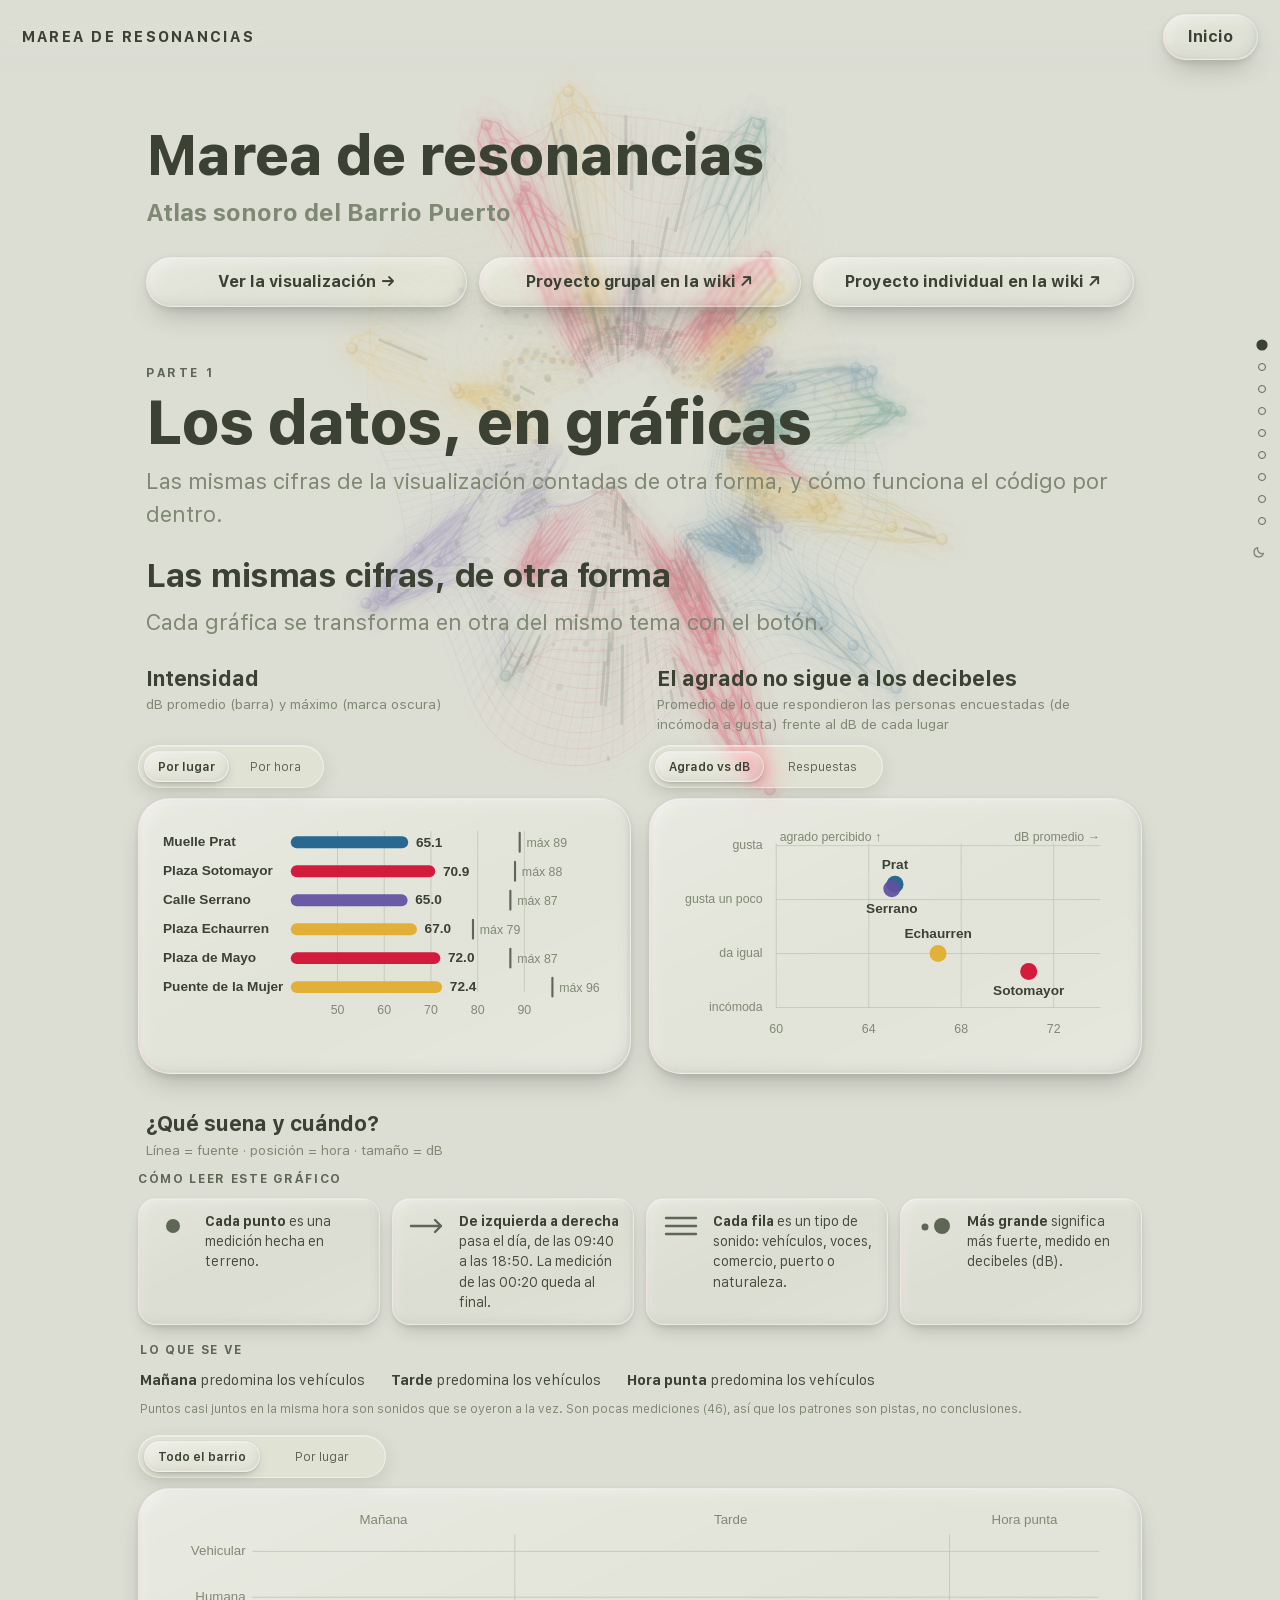
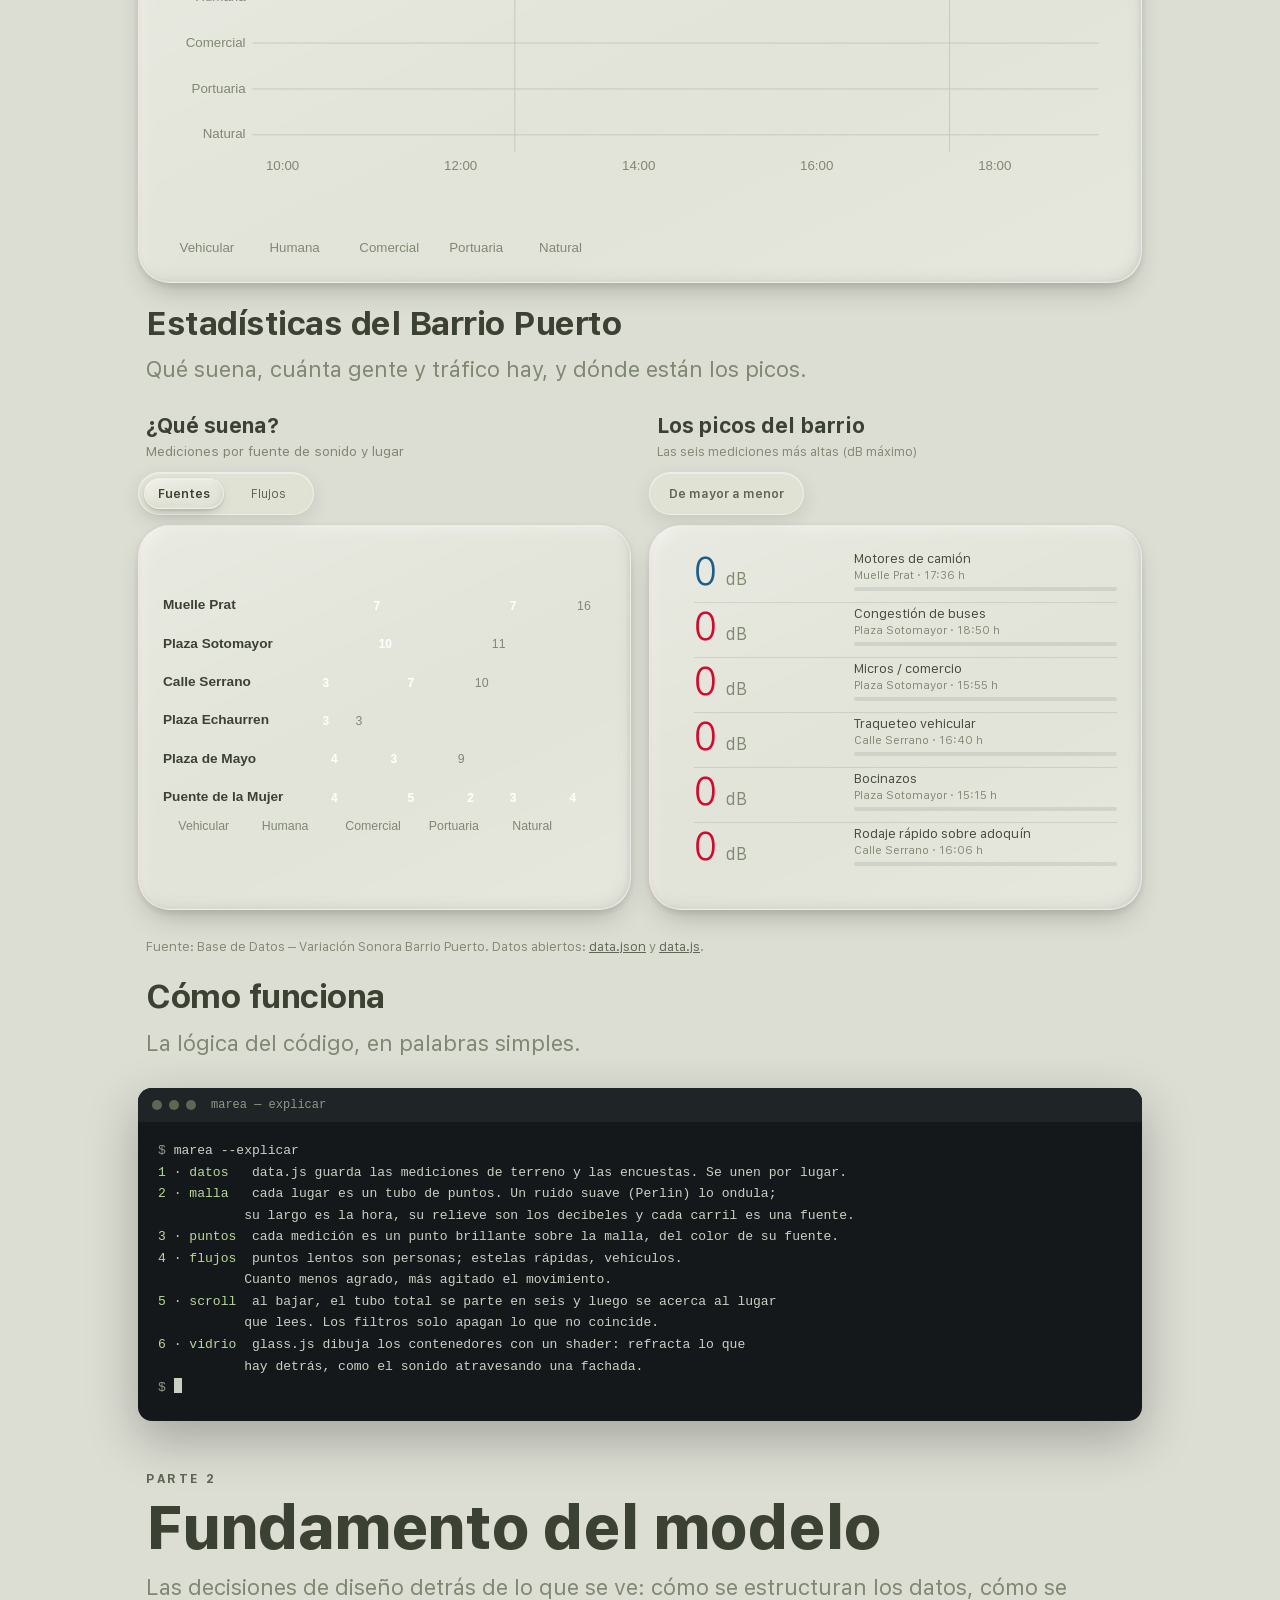
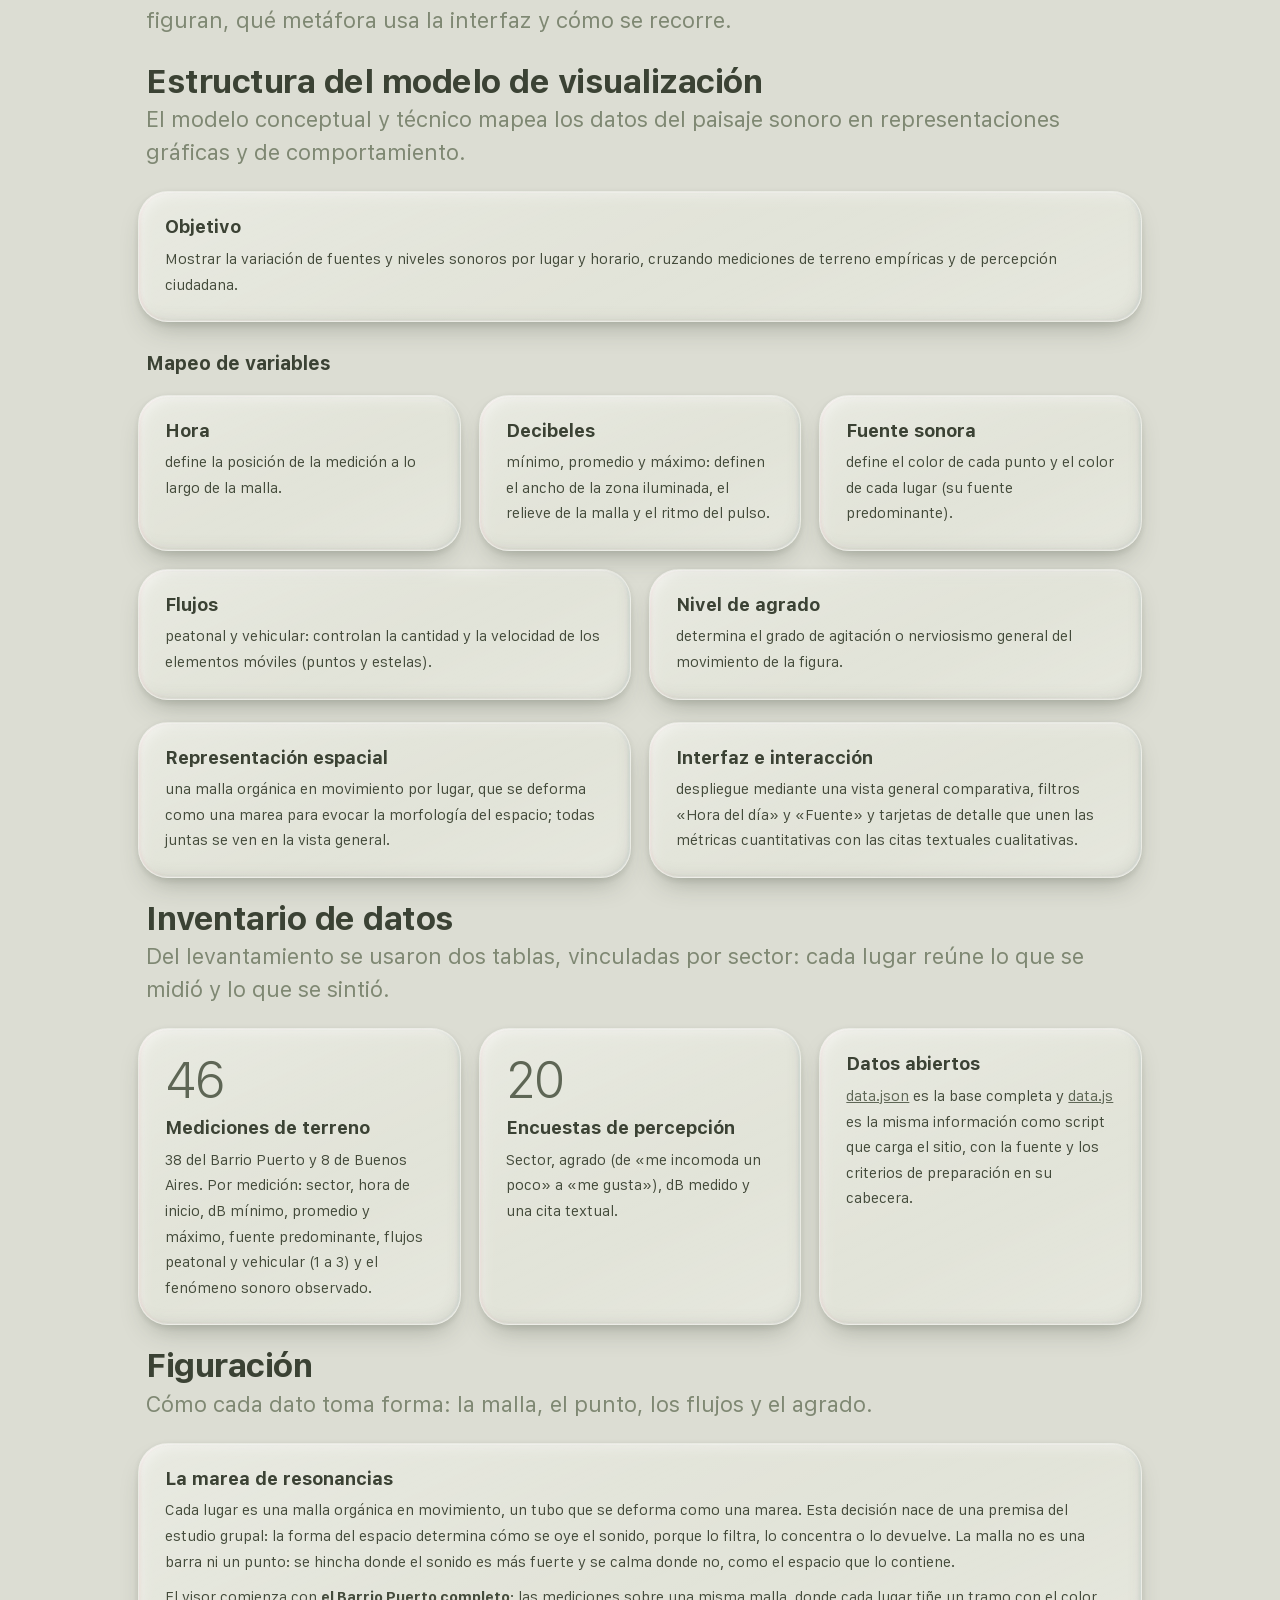
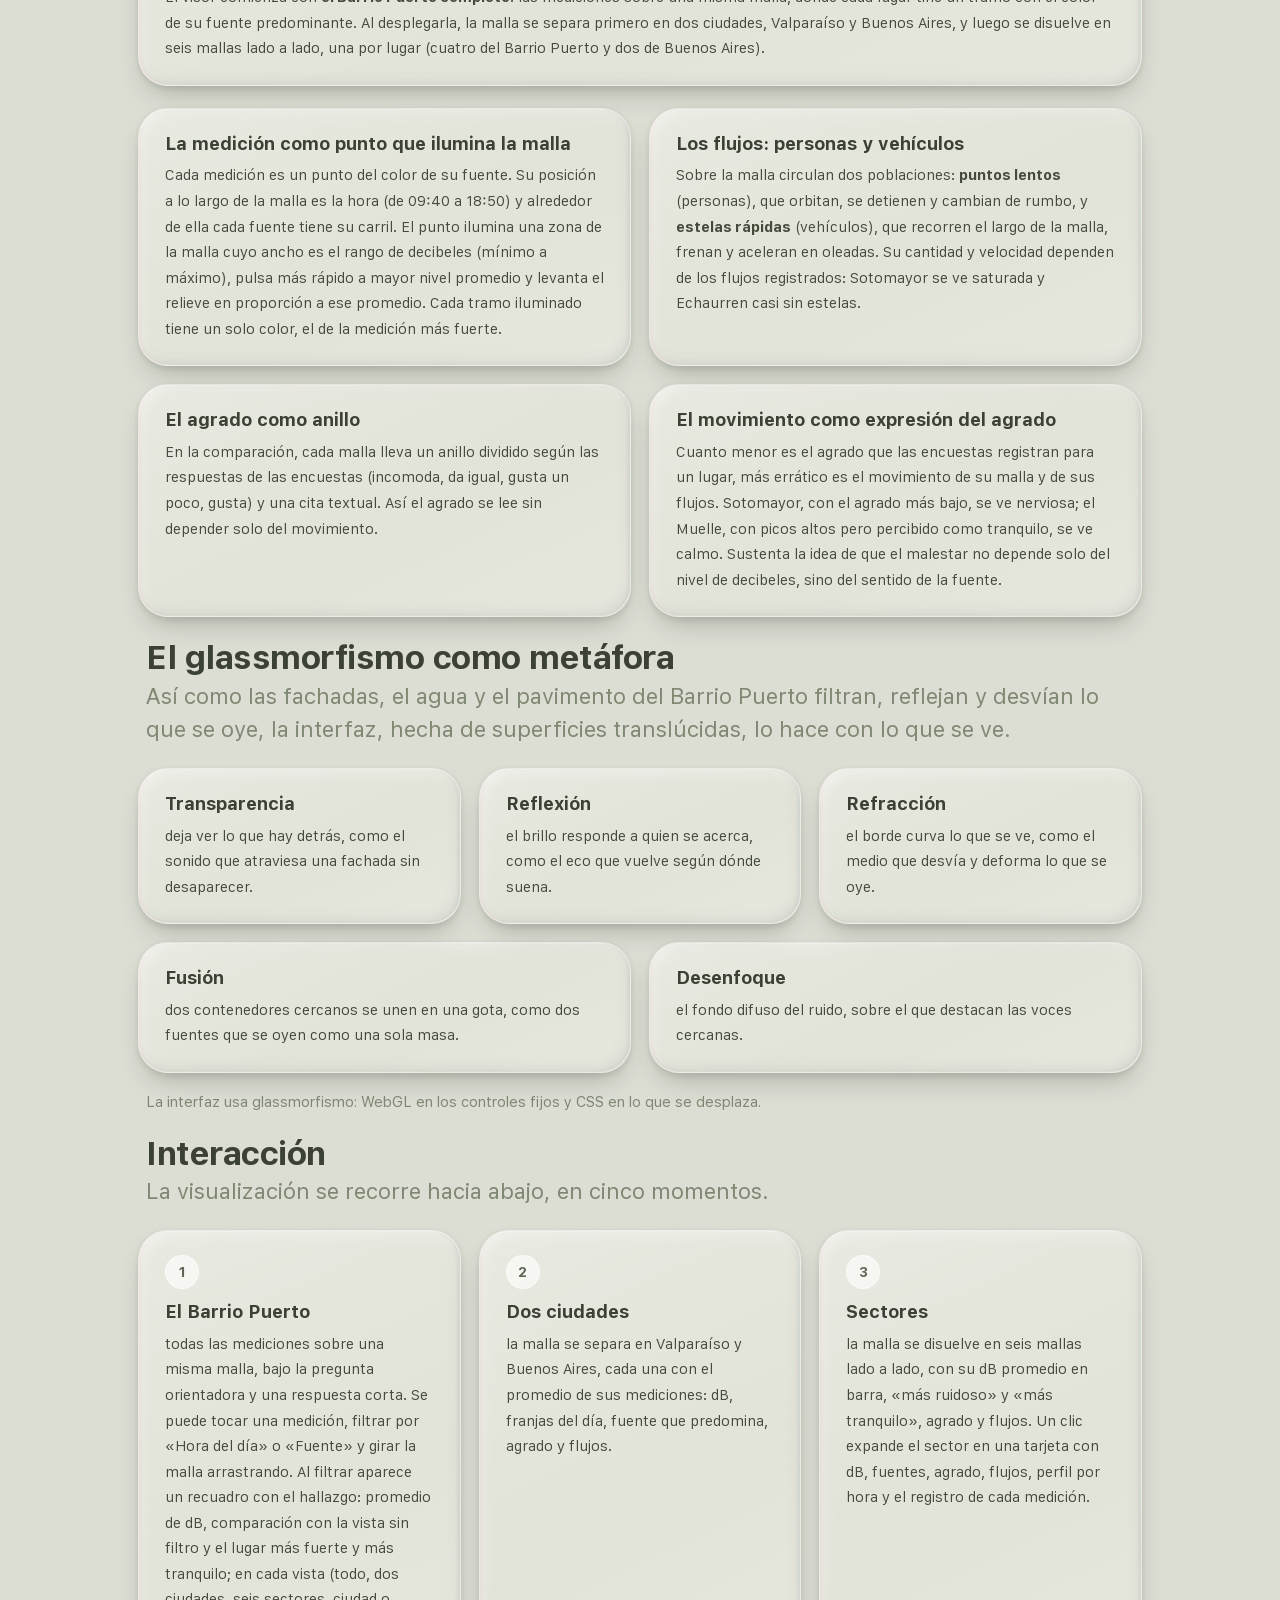
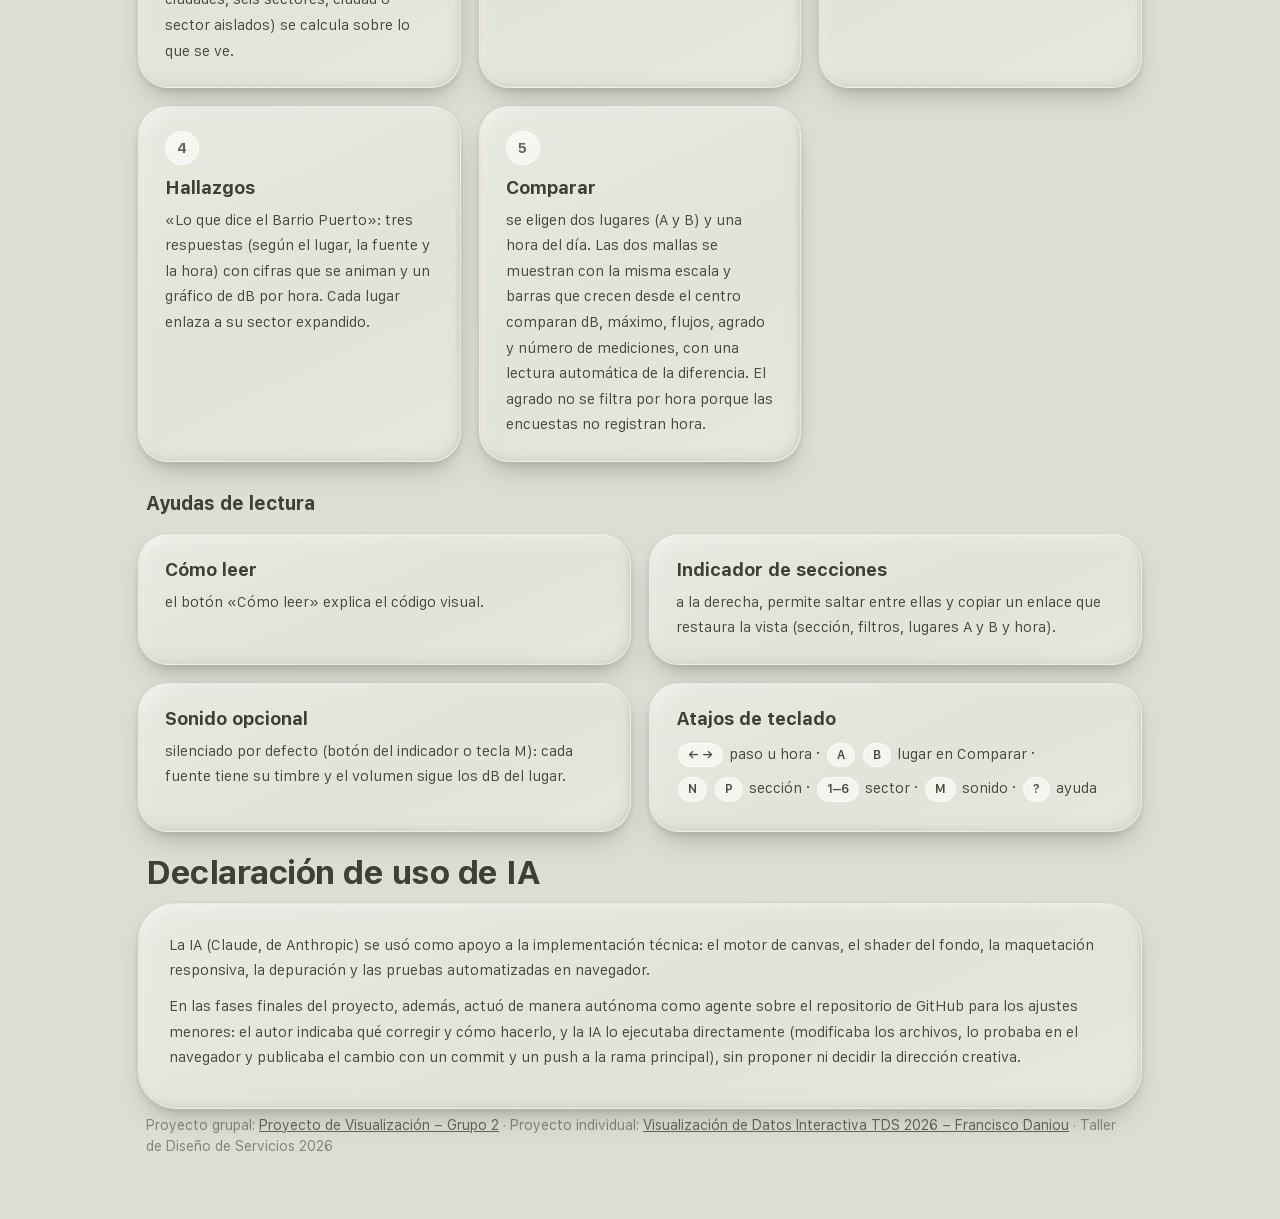
==== about.html @ 1cb3ee87 "Opciones desplegadas de Inicio: mismo vidrio que Inicio también en modo claro Co-Authored-By: Claude" ====
<!DOCTYPE html>
<html lang="es"><head><meta charset="utf-8"><meta name="theme-color" content="#DCDDD3"><script>(function(){var t=null;try{t=localStorage.getItem('marea-theme')}catch(e){}if(t!=='dark'&&t!=='light')t=matchMedia('(prefers-color-scheme: dark)').matches?'dark':'light';document.documentElement.dataset.theme=t;window.__DK=t==='dark';var m=document.querySelector('meta[name=theme-color]');if(m&&t==='dark')m.content='#05141F'})()</script><meta name="viewport" content="width=device-width,initial-scale=1">
<title>Acerca de Marea de resonancias</title><link rel="preload" href="fonts/sf-pro.woff" as="font" type="font/woff" crossorigin><link rel="preload" href="fonts/sf-compact.woff" as="font" type="font/woff" crossorigin><link rel="stylesheet" href="style.css?v=231"><link id="dkcss" rel="stylesheet" href="dark.css?v=231" media="not all"><script>if(window.__DK)document.getElementById("dkcss").media="all"</script></head>
<body class="about">
<header><b>Marea de resonancias</b><nav id="nav" class="morph"><span class="lbl" tabindex="0">Inicio</span><a class="mb" href="index.html">Visualización</a><a class="mb on" href="about.html">Acerca del estudio</a></nav></header>
<canvas id="c" aria-hidden="true"></canvas>
<div hidden><div id="leg"><div class="lgin"><button id="lgbtn" class="lgt" aria-expanded="false">Cómo leer</button><div class="lgb"></div></div></div><div id="bar"><div id="ctl" class="morph"><span class="lbl" tabindex="0"><b>Hora del día</b> · Todo el día</span><button class="mb on" data-f="all">Todo el día</button><button class="mb" data-f="am">Mañana</button><button class="mb" data-f="pm">Tarde</button><button class="mb" data-f="pk">Hora punta</button></div><div id="cts" class="morph"><span class="lbl" tabindex="0"><b>Fuente</b> · Todas</span><button class="mb on" data-c="">Todas</button><button class="mb" data-c="V">Vehicular</button><button class="mb" data-c="H">Humana</button><button class="mb" data-c="C">Comercial</button><button class="mb" data-c="M">Portuaria</button><button class="mb" data-c="N">Natural</button></div></div><div id="panel"></div><button id="back"></button><div id="hint"></div><div id="tip"></div><button id="down"></button><section id="hero" class="off"><button id="next"></button><button id="prev"></button><button id="go"></button></section></div>
<div class="wrap">
<section class="top"><h1>Marea de resonancias</h1><p class="sub">Atlas sonoro del Barrio Puerto</p><div class="brow"><a class="btn" href="index.html">Ver la visualización →</a><a class="btn" href="https://wiki.ead.pucv.cl/Proyecto_de_Visualizaci%C3%B3n_-_Grupo_2">Proyecto grupal en la wiki ↗</a><a class="btn" href="https://wiki.ead.pucv.cl/Visualizaci%C3%B3n_de_Datos_Interactiva_TDS_2026_-_Francisco_Daniou">Proyecto individual en la wiki ↗</a></div></section>
<div class="stack">
<div class="part"><span class="eb2">Parte 1</span><h2 class="part-h">Los datos, en gráficas</h2><p class="lead3">Las mismas cifras de la visualización contadas de otra forma, y cómo funciona el código por dentro.</p></div>
<h2 class="sh">Las mismas cifras, de otra forma</h2><div class="wrap2 charts2" id="ab-charts"></div>
<h2 class="sh">Estadísticas del Barrio Puerto</h2><div class="wrap2" id="s4"></div>
<h2 class="sh">Cómo funciona</h2><div class="wrap2" id="s5"></div>

<div class="part"><span class="eb2">Parte 2</span><h2 class="part-h">Fundamento del modelo</h2><p class="lead3">Las decisiones de diseño detrás de lo que se ve: cómo se estructuran los datos, cómo se figuran, qué metáfora usa la interfaz y cómo se recorre.</p></div>

<h2 class="sh">Estructura del modelo de visualización</h2>
<p class="lead3">El modelo conceptual y técnico mapea los datos del paisaje sonoro en representaciones gráficas y de comportamiento.</p>
<article class="card tile goal"><h3>Objetivo</h3><p>Mostrar la variación de fuentes y niveles sonoros por lugar y horario, cruzando mediciones de terreno empíricas y de percepción ciudadana.</p></article>
<h3 class="sh3">Mapeo de variables</h3>
<div class="tiles c5">
<article class="card tile"><h3>Hora</h3><p>define la posición de la medición a lo largo de la malla.</p></article>
<article class="card tile"><h3>Decibeles</h3><p>mínimo, promedio y máximo: definen el ancho de la zona iluminada, el relieve de la malla y el ritmo del pulso.</p></article>
<article class="card tile"><h3>Fuente sonora</h3><p>define el color de cada punto y el color de cada lugar (su fuente predominante).</p></article>
<article class="card tile"><h3>Flujos</h3><p>peatonal y vehicular: controlan la cantidad y la velocidad de los elementos móviles (puntos y estelas).</p></article>
<article class="card tile"><h3>Nivel de agrado</h3><p>determina el grado de agitación o nerviosismo general del movimiento de la figura.</p></article>
</div>
<div class="tiles t2">
<article class="card tile"><h3>Representación espacial</h3><p>una malla orgánica en movimiento por lugar, que se deforma como una marea para evocar la morfología del espacio; todas juntas se ven en la vista general.</p></article><article class="card tile"><h3>Interfaz e interacción</h3><p>despliegue mediante una vista general comparativa, filtros «Hora del día» y «Fuente» y tarjetas de detalle que unen las métricas cuantitativas con las citas textuales cualitativas.</p></article>
</div>

<h2 class="sh">Inventario de datos</h2>
<p class="lead3">Del levantamiento se usaron dos tablas, vinculadas por sector: cada lugar reúne lo que se midió y lo que se sintió.</p>
<div class="tiles">
<article class="card tile"><span class="num">46</span><h3>Mediciones de terreno</h3><p>38 del Barrio Puerto y 8 de Buenos Aires. Por medición: sector, hora de inicio, dB mínimo, promedio y máximo, fuente predominante, flujos peatonal y vehicular (1 a 3) y el fenómeno sonoro observado.</p></article>
<article class="card tile"><span class="num">20</span><h3>Encuestas de percepción</h3><p>Sector, agrado (de «me incomoda un poco» a «me gusta»), dB medido y una cita textual.</p></article>
<article class="card tile"><h3>Datos abiertos</h3><p><a href="data.json">data.json</a> es la base completa y <a href="data.js?v=231">data.js</a> es la misma información como script que carga el sitio, con la fuente y los criterios de preparación en su cabecera.</p></article>
</div>

<h2 class="sh">Figuración</h2>
<p class="lead3">Cómo cada dato toma forma: la malla, el punto, los flujos y el agrado.</p>
<article class="card tile span"><h3>La marea de resonancias</h3><p>Cada lugar es una malla orgánica en movimiento, un tubo que se deforma como una marea. Esta decisión nace de una premisa del estudio grupal: la forma del espacio determina cómo se oye el sonido, porque lo filtra, lo concentra o lo devuelve. La malla no es una barra ni un punto: se hincha donde el sonido es más fuerte y se calma donde no, como el espacio que lo contiene.</p><p>El visor comienza con <b>el Barrio Puerto completo</b>: las mediciones sobre una misma malla, donde cada lugar tiñe un tramo con el color de su fuente predominante. Al desplegarla, la malla se separa primero en dos ciudades, Valparaíso y Buenos Aires, y luego se disuelve en seis mallas lado a lado, una por lugar (cuatro del Barrio Puerto y dos de Buenos Aires).</p></article>
<div class="tiles t2">
<article class="card tile"><h3>La medición como punto que ilumina la malla</h3><p>Cada medición es un punto del color de su fuente. Su posición a lo largo de la malla es la hora (de 09:40 a 18:50) y alrededor de ella cada fuente tiene su carril. El punto ilumina una zona de la malla cuyo ancho es el rango de decibeles (mínimo a máximo), pulsa más rápido a mayor nivel promedio y levanta el relieve en proporción a ese promedio. Cada tramo iluminado tiene un solo color, el de la medición más fuerte.</p></article><article class="card tile"><h3>Los flujos: personas y vehículos</h3><p>Sobre la malla circulan dos poblaciones: <b>puntos lentos</b> (personas), que orbitan, se detienen y cambian de rumbo, y <b>estelas rápidas</b> (vehículos), que recorren el largo de la malla, frenan y aceleran en oleadas. Su cantidad y velocidad dependen de los flujos registrados: Sotomayor se ve saturada y Echaurren casi sin estelas.</p></article><article class="card tile"><h3>El agrado como anillo</h3><p>En la comparación, cada malla lleva un anillo dividido según las respuestas de las encuestas (incomoda, da igual, gusta un poco, gusta) y una cita textual. Así el agrado se lee sin depender solo del movimiento.</p></article><article class="card tile"><h3>El movimiento como expresión del agrado</h3><p>Cuanto menor es el agrado que las encuestas registran para un lugar, más errático es el movimiento de su malla y de sus flujos. Sotomayor, con el agrado más bajo, se ve nerviosa; el Muelle, con picos altos pero percibido como tranquilo, se ve calmo. Sustenta la idea de que el malestar no depende solo del nivel de decibeles, sino del sentido de la fuente.</p></article>
</div>

<h2 class="sh">El glassmorfismo como metáfora</h2>
<p class="lead3">Así como las fachadas, el agua y el pavimento del Barrio Puerto filtran, reflejan y desvían lo que se oye, la interfaz, hecha de superficies translúcidas, lo hace con lo que se ve.</p>
<div class="tiles c5">
<article class="card tile"><h3>Transparencia</h3><p>deja ver lo que hay detrás, como el sonido que atraviesa una fachada sin desaparecer.</p></article>
<article class="card tile"><h3>Reflexión</h3><p>el brillo responde a quien se acerca, como el eco que vuelve según dónde suena.</p></article>
<article class="card tile"><h3>Refracción</h3><p>el borde curva lo que se ve, como el medio que desvía y deforma lo que se oye.</p></article>
<article class="card tile"><h3>Fusión</h3><p>dos contenedores cercanos se unen en una gota, como dos fuentes que se oyen como una sola masa.</p></article>
<article class="card tile"><h3>Desenfoque</h3><p>el fondo difuso del ruido, sobre el que destacan las voces cercanas.</p></article>
</div>
<p class="note">La interfaz usa glassmorfismo: WebGL en los controles fijos y CSS en lo que se desplaza.</p>

<h2 class="sh">Interacción</h2>
<p class="lead3">La visualización se recorre hacia abajo, en cinco momentos.</p>
<div class="tiles">
<article class="card tile"><span class="sn">1</span><h3>El Barrio Puerto</h3><p>todas las mediciones sobre una misma malla, bajo la pregunta orientadora y una respuesta corta. Se puede tocar una medición, filtrar por «Hora del día» o «Fuente» y girar la malla arrastrando. Al filtrar aparece un recuadro con el hallazgo: promedio de dB, comparación con la vista sin filtro y el lugar más fuerte y más tranquilo; en cada vista (todo, dos ciudades, seis sectores, ciudad o sector aislados) se calcula sobre lo que se ve.</p></article>
<article class="card tile"><span class="sn">2</span><h3>Dos ciudades</h3><p>la malla se separa en Valparaíso y Buenos Aires, cada una con el promedio de sus mediciones: dB, franjas del día, fuente que predomina, agrado y flujos.</p></article>
<article class="card tile"><span class="sn">3</span><h3>Sectores</h3><p>la malla se disuelve en seis mallas lado a lado, con su dB promedio en barra, «más ruidoso» y «más tranquilo», agrado y flujos. Un clic expande el sector en una tarjeta con dB, fuentes, agrado, flujos, perfil por hora y el registro de cada medición.</p></article>
<article class="card tile"><span class="sn">4</span><h3>Hallazgos</h3><p>«Lo que dice el Barrio Puerto»: tres respuestas (según el lugar, la fuente y la hora) con cifras que se animan y un gráfico de dB por hora. Cada lugar enlaza a su sector expandido.</p></article>
<article class="card tile"><span class="sn">5</span><h3>Comparar</h3><p>se eligen dos lugares (A y B) y una hora del día. Las dos mallas se muestran con la misma escala y barras que crecen desde el centro comparan dB, máximo, flujos, agrado y número de mediciones, con una lectura automática de la diferencia. El agrado no se filtra por hora porque las encuestas no registran hora.</p></article>
</div>
<h3 class="sh3">Ayudas de lectura</h3>
<div class="tiles t2">
<article class="card tile"><h3>Cómo leer</h3><p>el botón «Cómo leer» explica el código visual.</p></article>
<article class="card tile"><h3>Indicador de secciones</h3><p>a la derecha, permite saltar entre ellas y copiar un enlace que restaura la vista (sección, filtros, lugares A y B y hora).</p></article>
<article class="card tile"><h3>Sonido opcional</h3><p>silenciado por defecto (botón del indicador o tecla M): cada fuente tiene su timbre y el volumen sigue los dB del lugar.</p></article>
<article class="card tile"><h3>Atajos de teclado</h3><p><span class="kg"><span class="kb2">← →</span> paso u hora</span> · <span class="kg"><span class="kb2">A</span> <span class="kb2">B</span> lugar en Comparar</span> · <span class="kg"><span class="kb2">N</span> <span class="kb2">P</span> sección</span> · <span class="kg"><span class="kb2">1–6</span> sector</span> · <span class="kg"><span class="kb2">M</span> sonido</span> · <span class="kg"><span class="kb2">?</span> ayuda</span></p></article>
</div>

<h2 class="sh">Declaración de uso de IA</h2><section class="card wide">
<p>La IA (Claude, de Anthropic) se usó como apoyo a la implementación técnica: el motor de canvas, el shader del fondo, la maquetación responsiva, la depuración y las pruebas automatizadas en navegador.</p>
<p>En las fases finales del proyecto, además, actuó de manera autónoma como agente sobre el repositorio de GitHub para los ajustes menores: el autor indicaba qué corregir y cómo hacerlo, y la IA lo ejecutaba directamente (modificaba los archivos, lo probaba en el navegador y publicaba el cambio con un commit y un push a la rama principal), sin proponer ni decidir la dirección creativa.</p>
</section>
</div>
<p class="foot">Proyecto grupal: <a href="https://wiki.ead.pucv.cl/Proyecto_de_Visualizaci%C3%B3n_-_Grupo_2">Proyecto de Visualización – Grupo 2</a> · Proyecto individual: <a href="https://wiki.ead.pucv.cl/Visualizaci%C3%B3n_de_Datos_Interactiva_TDS_2026_-_Francisco_Daniou">Visualización de Datos Interactiva TDS 2026 – Francisco Daniou</a> · Taller de Diseño de Servicios 2026</p>
</div>
<script src="data.js?v=231"></script><script src="vita.js?v=231"></script><script src="app.js?v=231"></script><script src="story.js?v=231"></script><script src="glass.js?v=231"></script>
<script>(function(){var S=[['hallazgos','Hallazgos']];var els=document.querySelectorAll('h2.sh');var nav=document.createElement('nav');nav.id='sec';nav.setAttribute('aria-label','Secciones de la página');
var items=[];els.forEach(function(h){var pv=h.previousElementSibling;items.push([pv&&pv.classList.contains('part')?pv:h,h.textContent.trim()]);});
nav.innerHTML=items.map(function(it,i){return '<button data-i="'+i+'" aria-label="'+it[1]+'"><span>'+it[1]+'</span><i></i></button>'}).join('');document.body.appendChild(nav);
var bs=[].slice.call(nav.querySelectorAll('button')),RM=matchMedia('(prefers-reduced-motion:reduce)').matches;
var pin=null;['wheel','touchstart','keydown'].forEach(function(ev){addEventListener(ev,function(){pin=null},{passive:true})});bs.forEach(function(b,i){b.addEventListener('click',function(){var y=items[i][0].getBoundingClientRect().top+scrollY-84;pin={i:i,y:Math.max(0,y),l:false,ly:0};scrollTo({top:y,behavior:RM?'auto':'smooth'})})});
var act=-1;function mark(){var y=scrollY+innerHeight*.35,a=0;items.forEach(function(it,i){if(it[0].getBoundingClientRect().top+scrollY<=y)a=i});if(scrollY+innerHeight>=document.documentElement.scrollHeight-4)a=items.length-1;if(pin){var mx=document.documentElement.scrollHeight-innerHeight;if(!pin.l&&(Math.abs(scrollY-pin.y)<6||scrollY>=mx-2)){pin.l=true;pin.ly=scrollY}if(pin.l&&Math.abs(scrollY-pin.ly)>30)pin=null;else a=pin.i}if(a!==act){act=a;bs.forEach(function(b,i){b.classList.toggle('on',i===a)})}}
addEventListener('scroll',function(){requestAnimationFrame(mark)},{passive:true});addEventListener('resize',mark);mark();})();</script>
<script src="theme.js?v=231"></script></body></html>
---- style.css ----
:root{--bg:#070a14;--fg:#e8ecf4;--mut:#7f8873;--line:rgba(255,255,255,.12);--V:#ff6b5e;--H:#f4c25b;--M:#8f9bff;--N:#5f8a4b}
*{box-sizing:border-box;margin:0}
html,body{height:100%;background:var(--bg);color:var(--fg);font:14px/1.5 "Helvetica Neue",Arial,sans-serif}
a{color:var(--N)}
header{position:fixed;top:0;left:0;right:0;z-index:5;display:flex;justify-content:space-between;align-items:center;padding:14px 22px;background:linear-gradient(var(--bg),transparent)}
header b{letter-spacing:.14em;font-size:12px;text-transform:uppercase}
header nav a{color:var(--fg);text-decoration:none;margin-left:18px;font-size:12px;letter-spacing:.1em;text-transform:uppercase;opacity:.7}
header nav a:hover,header nav a.on{opacity:1}
#c{position:fixed;top:0;left:0;right:0;bottom:0;width:100%;height:100%}
#hero{position:fixed;top:0;left:0;right:0;bottom:0;z-index:10;display:flex;flex-direction:column;justify-content:center;padding:0 8vw;background:rgba(220,221,211,.84);backdrop-filter:blur(14px);transition:opacity .8s}
#hero.off{opacity:0;pointer-events:none}
#hero h1{font-size:clamp(34px,6vw,76px);font-weight:300;line-height:1.05;max-width:14em}
#hero p{max-width:34em;margin:20px 0 28px;color:var(--mut);font-size:16px}
button{font:inherit;color:var(--fg);background:none;border:1px solid var(--line);border-radius:99px;padding:7px 16px;cursor:pointer;transition:.2s}
button:hover,button.on{background:rgba(255,255,255,.12);border-color:var(--fg)}
#hero button{align-self:flex-start;padding:12px 28px}
#ctl,#cts{position:fixed;left:22px;bottom:22px;z-index:4;display:flex;flex-wrap:wrap;gap:8px;align-items:center}
#ctl span,#cts span{color:var(--mut);font-size:11px;letter-spacing:.1em;text-transform:uppercase;margin-right:4px}
#leg{position:fixed;left:22px;top:60px;z-index:4;font-size:12px;color:var(--mut);max-width:240px}
#leg i{display:inline-block;width:9px;height:9px;border-radius:50%;margin-right:6px}
#leg div{margin:3px 0}
#leg hr{border:0;border-top:1px solid var(--line);margin:10px 0}
#grad{height:6px;border-radius:3px;background:linear-gradient(90deg,#D20A2E,#E2AC2C,#00675B);margin:6px 0 2px}
#grad+div{display:flex;justify-content:space-between}
#panel{position:fixed;right:22px;bottom:22px;width:min(330px,calc(100% - 44px));z-index:4;padding:18px;border:1px solid var(--line);border-radius:18px;background:rgba(14,18,32,.62);backdrop-filter:blur(16px)}
#panel h2{font-weight:400;font-size:20px;margin-bottom:2px}
#panel small{color:var(--mut)}
#panel .g{display:grid;grid-template-columns:1fr 1fr;gap:8px;margin:12px 0}
#panel .g div{border-top:1px solid var(--line);padding-top:6px;font-size:11px;color:var(--mut);text-transform:uppercase;letter-spacing:.06em}
#panel .g b{display:block;font-size:20px;font-weight:300;color:var(--fg);letter-spacing:0;text-transform:none}
#panel q{display:block;font-style:italic;color:var(--fg);opacity:.85;font-size:13px}
#tip{position:fixed;z-index:6;pointer-events:none;max-width:250px;padding:10px 12px;border-radius:12px;font-size:12px;background:rgba(14,18,32,.85);border:1px solid var(--line);display:none}
#tip b{display:block;margin-bottom:2px}
main{max-width:760px;margin:0 auto;padding:110px 22px 80px}
main h1{font-size:44px;font-weight:300;line-height:1.1;margin-bottom:10px}
main h2{font-size:12px;letter-spacing:.14em;text-transform:uppercase;color:var(--N);margin:38px 0 8px;font-weight:600}
main p,main li{color:#4f5746;margin-bottom:10px}
main ul{padding-left:18px}
main .lead{font-size:18px;color:var(--fg)}
@media(max-width:700px){#panel{bottom:70px}}
/* v2: tamaños y modo expandido */
html,body{font-size:17px}
header b{font-size:16px}header nav a{font-size:15px}
#hero h1{font-size:clamp(36px,5.6vw,80px);font-weight:800;line-height:1.08;max-width:16em;letter-spacing:-.01em}
#hero p{font-size:clamp(18px,2vw,24px);color:var(--fg);opacity:.85;max-width:30em}
#hero ul{list-style:none;padding:0;margin:0 0 30px;font-size:clamp(17px,1.8vw,22px);color:var(--mut)}
#hero li{margin:6px 0}#hero li b{color:var(--fg)}
#hero button{font-size:20px;padding:14px 34px}
#leg{font-size:15px;max-width:310px}#leg i{width:13px;height:13px}
#ctl span,#cts span{font-size:14px}#ctl button,#cts button{font-size:16px;padding:10px 20px}
#back{position:fixed;top:64px;left:50%;transform:translateX(-50%);z-index:6;display:none;font-size:16px;padding:10px 22px;background:rgba(14,18,32,.8)}
#panel{width:min(400px,calc(100% - 44px));padding:22px;font-size:16px}
#panel h2{font-size:30px}#panel small{font-size:14px}
#panel .g div{font-size:13px}#panel .g b{font-size:30px}
#panel q{font-size:17px;margin-top:6px}#panel q:before,#panel q:after{content:'“'}#panel q:after{content:'”'}
#panel .hint{display:block;margin-top:10px;color:var(--N)}
#panel.big{top:64px;bottom:22px;width:min(440px,calc(100% - 44px));overflow:auto}
.det{border-left:4px solid;padding:8px 12px;margin:14px 0;background:rgba(255,255,255,.05);border-radius:0 10px 10px 0;font-size:15px}
.det b{display:block;font-size:17px}
.list{margin-top:12px}
.it{display:grid;grid-template-columns:12px 1fr auto;gap:2px 10px;align-items:center;width:100%;text-align:left;border-radius:12px;margin:4px 0;font-size:15px;padding:8px 12px}
.it span{width:10px;height:10px;border-radius:50%;grid-row:span 2}.it em{grid-column:2;color:var(--mut);font-size:13px}.it b{grid-row:span 2;font-weight:600}
#tip{font-size:15px;max-width:320px;padding:12px 14px}
main p,main li{font-size:17px}main .lead{font-size:21px}main h2{font-size:14px}
@media(max-width:700px){#panel.big{top:110px}}
.fl{margin:12px 0}.fl div{display:grid;grid-template-columns:96px 1fr 60px;align-items:center;gap:10px;margin:6px 0;font-size:15px}
.fl .tr{height:8px;border-radius:4px;background:rgba(255,255,255,.12);overflow:hidden}.fl i{display:block;height:100%;background:#fff;border-radius:4px}.fl .v i{background:#ff9a8c}.fl b{font-size:15px!important;text-align:right;color:var(--fg)}
#leg{font-size:14.5px;max-height:calc(100vh - 150px);overflow:auto}
/* v5: leyenda horizontal, sin panel en vista general */
#leg{top:56px;left:22px;right:22px;max-width:none;max-height:none;overflow:visible;display:flex;gap:36px;font-size:14px;line-height:1.45}
#leg .lg{flex:1}#leg .lg span{display:inline-block;margin:2px 14px 2px 0;white-space:nowrap}#leg i{width:11px;height:11px}
#panel.big{top:190px}
#hint{position:fixed;left:50%;bottom:30px;transform:translateX(-30%);z-index:4;font-size:15px;color:var(--mut)}
@media(max-width:900px){#panel.big{top:110px}#hint{display:none!important}}
#back{top:186px;left:22px;transform:none}
@media(max-width:900px){#back{top:70px;left:50%;transform:translateX(-50%)}}
#back{top:186px;left:22px;transform:none}
@media(max-width:900px){#back{top:70px;left:50%;transform:translateX(-50%)}}
#hero .eb{font-size:14px;letter-spacing:.2em;text-transform:uppercase;color:var(--N);margin-bottom:22px}
/* v7: vidrio líquido. Capa WebGL (glass.js) + vidrio CSS de respaldo (Safari usa -webkit-backdrop-filter) */
#c{z-index:0}
#glass{position:fixed;top:0;left:0;width:100%;height:100%;z-index:1;pointer-events:none}
body.gl #c{opacity:0;z-index:2}
#leg,#panel,#back,#hint,#ctl button,#hero button,main,#leg,#panel,#back,#hint,#cts button,#hero button,main{
  background:linear-gradient(135deg,rgba(255,255,255,.16),rgba(255,255,255,.04) 55%,rgba(255,255,255,.08));
  -webkit-backdrop-filter:blur(16px) saturate(1.6) brightness(1.1);backdrop-filter:blur(16px) saturate(1.6) brightness(1.1);
  border:1px solid rgba(255,255,255,.18);color:var(--fg);
  box-shadow:inset .5px .5px 1px rgba(255,255,255,.22),inset -.5px -.5px 1px rgba(255,255,255,.06),inset 0 0 24px rgba(255,255,255,.06),0 12px 32px rgba(70,78,62,.2)}
#hero{-webkit-backdrop-filter:blur(14px);backdrop-filter:blur(14px)}
#leg{padding:16px 24px;border-radius:30px}
#panel{border-radius:34px}
#hint{padding:10px 22px;border-radius:99px;color:#4f5746}
#back,#ctl button,#hero button,#back,#cts button,#hero button{border-radius:99px}
#ctl button,#cts button{transition:transform .35s cubic-bezier(.3,1.6,.5,1),background .3s}
#ctl button:hover,#cts button:hover{transform:scale(1.06)}
#ctl button.on,#cts button.on{background:linear-gradient(135deg,rgba(255,255,255,.32),rgba(255,255,255,.1))}
.it{background:rgba(255,255,255,.05);border-color:rgba(255,255,255,.14)}.it.on{background:rgba(255,255,255,.16);border-color:rgba(255,255,255,.5)}
/* página "acerca": vidrio sobre manchas de color */
body.about{background:radial-gradient(circle at 15% 18%,rgba(255,255,255,.07),transparent 42%),radial-gradient(circle at 85% 65%,rgba(200,72,59,.12),transparent 40%),radial-gradient(circle at 25% 88%,rgba(197,138,20,.1),transparent 42%),var(--bg);background-attachment:fixed}
main{width:calc(100% - 32px);margin:96px auto 60px;padding:40px 44px;border-radius:40px}
@media(max-width:700px){main{padding:26px 22px}}
#back{top:198px}#panel.big{top:200px}
#hint{left:auto;right:22px;transform:none;max-width:42vw}
@media(max-width:1100px){#back{top:70px}#panel.big{top:70px}}
/* v8: mismo vidrio en inicio, cartel de ficha y página "acerca" */
#tip,.card,.btn{
  background:linear-gradient(135deg,rgba(255,255,255,.16),rgba(255,255,255,.04) 55%,rgba(255,255,255,.08));
  -webkit-backdrop-filter:blur(16px) saturate(1.6) brightness(1.1);backdrop-filter:blur(16px) saturate(1.6) brightness(1.1);
  border:1px solid rgba(255,255,255,.18);color:var(--fg);
  box-shadow:inset .5px .5px 1px rgba(255,255,255,.22),inset -.5px -.5px 1px rgba(255,255,255,.06),inset 0 0 24px rgba(255,255,255,.06),0 12px 32px rgba(70,78,62,.2)}
#tip{border-radius:24px;padding:14px 18px}
body.gl #hero{background:transparent;-webkit-backdrop-filter:none;backdrop-filter:none}
#leg,#ctl,#hint,#panel,#back,#leg,#cts,#hint,#panel,#back{transition:opacity .8s}
body.heroing #leg,body.heroing #ctl,body.heroing #hint,body.heroing #panel,body.heroing #back,body.heroing #tip,body.heroing #leg,body.heroing #cts,body.heroing #hint,body.heroing #panel,body.heroing #back,body.heroing #tip{opacity:0;pointer-events:none}
#hero>*{position:relative;z-index:1}
.btn{display:inline-block;padding:12px 26px;border-radius:99px;color:var(--fg);text-decoration:none;font-size:16px;transition:transform .35s cubic-bezier(.3,1.6,.5,1)}
.btn:hover{transform:scale(1.05)}
/* about */
.wrap{position:relative;z-index:3;padding:92px 28px 56px;max-width:1500px;margin:0 auto}
.top{padding:34px 8px 34px}
.top h1{font-size:clamp(40px,6vw,84px);font-weight:800;letter-spacing:-.01em;line-height:1.05}
.top .sub{font-size:clamp(17px,2vw,24px);color:var(--mut);margin:10px 0 26px}
.cols{column-count:2;column-gap:22px}
.card{break-inside:avoid;-webkit-column-break-inside:avoid;display:block;margin:0 0 22px;padding:32px 36px;border-radius:38px}
.card h2{font-size:14px;letter-spacing:.16em;text-transform:uppercase;color:var(--N);margin:0 0 14px;font-weight:700}
.card h3{font-size:21px;font-weight:600;margin:22px 0 8px}
.card p,.card li{font-size:16.5px;line-height:1.65;color:#444b3b;margin:0 0 10px}
.card ul,.card ol{padding-left:20px;margin:0 0 10px}.card ul ul{margin:6px 0 0}
.card em.q{display:block;font-size:19px;color:var(--fg);margin:4px 0 8px}
.foot{padding:6px 8px;color:var(--mut);font-size:14px}
@media(max-width:900px){.cols{column-count:1}.card{padding:24px 22px;border-radius:30px}}
#hero{overflow:auto;padding-top:64px;padding-bottom:40px}
#hero h1{font-size:clamp(30px,min(5.6vw,8.2vh),80px)}
#hero p{font-size:clamp(16px,min(2vw,3vh),24px)}
#hero ul{font-size:clamp(15px,min(1.8vw,2.8vh),22px)}
#hero .eb{margin-bottom:14px}
#hint{white-space:nowrap}
#tip{text-shadow:0 1px 8px rgba(255,255,255,.7)}
/* v9: pills contenedores que se expanden y se dividen (horizontal) + about en 3 columnas */
.morph{display:flex;align-items:center;flex-wrap:nowrap;gap:0}
#ctl,#nav,#cts,#nav{gap:0}
#ctl .lbl,#nav .lbl,#ctl .mb,#nav .mb,#cts .lbl,#nav .lbl,#cts .mb,#nav .mb{display:inline-block;white-space:nowrap;overflow:hidden;cursor:pointer;border-radius:99px;font-size:16px;letter-spacing:0;text-transform:none;color:var(--fg);text-decoration:none;opacity:1;margin:0;
  transition:max-width .6s cubic-bezier(.3,1.25,.5,1),padding .6s cubic-bezier(.3,1.25,.5,1),margin .6s cubic-bezier(.3,1.25,.5,1),opacity .4s,border-width .4s,background .3s}
#ctl .lbl,#nav .lbl,#cts .lbl,#nav .lbl{padding:10px 24px;max-width:300px;border:1px solid rgba(255,255,255,.18);
  background:linear-gradient(135deg,rgba(255,255,255,.16),rgba(255,255,255,.04) 55%,rgba(255,255,255,.08));-webkit-backdrop-filter:blur(16px) saturate(1.6) brightness(1.1);backdrop-filter:blur(16px) saturate(1.6) brightness(1.1);
  box-shadow:inset .5px .5px 1px rgba(255,255,255,.22),inset -.5px -.5px 1px rgba(255,255,255,.06),0 12px 32px rgba(70,78,62,.2)}
#ctl .mb,#nav .mb,#cts .mb,#nav .mb{max-width:0;padding:10px 0;border-width:0;border-style:solid;border-color:rgba(255,255,255,.22);opacity:0}
#nav .mb{background:linear-gradient(135deg,rgba(255,255,255,.16),rgba(255,255,255,.04) 55%,rgba(255,255,255,.08));-webkit-backdrop-filter:blur(16px) saturate(1.6) brightness(1.1);backdrop-filter:blur(16px) saturate(1.6) brightness(1.1);box-shadow:inset .5px .5px 1px rgba(255,255,255,.22),inset -.5px -.5px 1px rgba(255,255,255,.06),0 12px 32px rgba(70,78,62,.2)}
#ctl .mb.on,#nav .mb.on,#cts .mb.on,#nav .mb.on{background:linear-gradient(135deg,rgba(255,255,255,.32),rgba(255,255,255,.1))}
#ctl,#cts{bottom:22px}
.cols{display:grid;grid-template-columns:repeat(3,minmax(0,1fr));gap:22px;align-items:start;column-count:auto}
.col{display:flex;flex-direction:column;gap:22px;min-width:0}
.card{margin:0;padding:28px 30px}
.card p,.card li{font-size:15.5px}
@media(max-width:1100px){.cols{grid-template-columns:1fr;max-width:820px;margin:0 auto}}
#leg{top:72px}

/* v10: touch (.open) separado de hover; responsivo móvil */
#ctl.open .lbl,#nav.open .lbl,responsivo móvil */
#cts.open .lbl,#nav.open .lbl{max-width:0;padding-left:0;padding-right:0;border-width:0;opacity:0}
#ctl.open .mb,#nav.open .mb,#cts.open .mb,#nav.open .mb{max-width:240px;padding:10px 22px;margin-left:8px;border-width:1px;opacity:1}
#ctl.open .mb:first-of-type,#nav.open .mb:first-of-type,#cts.open .mb:first-of-type,#nav.open .mb:first-of-type{margin-left:0}
@media (hover:hover){
#ctl:hover .lbl,#ctl:focus-within .lbl,#nav:hover .lbl,#nav:focus-within .lbl,#cts:hover .lbl,#cts:focus-within .lbl,#nav:hover .lbl,#nav:focus-within .lbl{max-width:0;padding-left:0;padding-right:0;border-width:0;opacity:0}
#ctl:hover .mb,#ctl:focus-within .mb,#nav:hover .mb,#nav:focus-within .mb,#cts:hover .mb,#cts:focus-within .mb,#nav:hover .mb,#nav:focus-within .mb{max-width:240px;padding:10px 22px;margin-left:8px;border-width:1px;opacity:1}
#ctl:hover .mb:first-of-type,#ctl:focus-within .mb:first-of-type,#nav:hover .mb:first-of-type,#nav:focus-within .mb:first-of-type,#cts:hover .mb:first-of-type,#cts:focus-within .mb:first-of-type,#nav:hover .mb:first-of-type,#nav:focus-within .mb:first-of-type{margin-left:0}}
#tip{max-width:min(320px,80vw)}
@media(max-width:760px){
html,body{font-size:16px}
header{padding:10px 14px}
header b{font-size:12px;letter-spacing:.12em}
#nav .lbl,#nav .mb,#ctl .lbl,#ctl .mb,#nav .lbl,#nav .mb,#cts .lbl,#cts .mb{font-size:14px}
#nav .lbl,#ctl .lbl,#nav .lbl,#cts .lbl{padding:8px 18px}
#nav.open .mb{padding:8px 13px;margin-left:6px;font-size:13px}
#ctl.open .mb,#cts.open .mb{padding:8px 12px;margin-left:6px;font-size:13px}
#nav.open .mb:first-of-type,#ctl.open .mb:first-of-type,#nav.open .mb:first-of-type,#cts.open .mb:first-of-type{margin-left:0}
body.navopen header b{opacity:0}
#ctl,#cts{left:14px;right:14px;bottom:calc(14px + env(safe-area-inset-bottom,0px))}
#back{top:66px;left:14px;transform:none;font-size:14px;padding:7px 14px}
#panel.big{top:var(--pt,50%);bottom:calc(64px + env(safe-area-inset-bottom,0px));left:12px;right:12px;width:auto;padding:16px 18px;border-radius:28px;-webkit-overflow-scrolling:touch}
#panel h2{font-size:22px}#panel .g b{font-size:22px}#panel .g div{font-size:11px}#panel q{font-size:14px}
.it{font-size:14px;padding:6px 10px}
.wrap{padding:84px 14px 40px}
.top h1{font-size:clamp(34px,11vw,56px)}
.card{padding:22px 20px}
}

/* v11: «Cómo leer» = pill que se transforma en la leyenda (punteo estructurado) */
#leg{position:fixed;top:72px;left:22px;right:auto;z-index:4;width:122px;height:38px;max-width:none;max-height:none;padding:0;display:block;overflow:hidden;border-radius:99px;font-size:14px;line-height:1.45;gap:0;
  transition:width .65s cubic-bezier(.3,1.15,.5,1),height .65s cubic-bezier(.3,1.15,.5,1),border-radius .65s ease,opacity .8s}
#leg.open{width:calc(100vw - 44px);height:var(--oh,200px);border-radius:30px}
.lgin{width:calc(100vw - 44px)}
.lgt{display:block;font:inherit;font-size:15px;font-weight:700;color:var(--fg);background:none;border:0;padding:0 22px;height:38px;line-height:38px;cursor:pointer;text-align:left;white-space:nowrap;border-radius:0}
.lgt::after{content:' ▾';font-size:11px;opacity:.7}#leg.open .lgt::after{content:' ▴'}
.lgb{padding:2px 24px 18px;opacity:0;transition:opacity .35s}#leg.open .lgb{opacity:1;transition-delay:.25s}
.lcols{display:grid;grid-template-columns:1.05fr 1fr 1.15fr 1.1fr;gap:28px}
.lc h4{font-size:12.5px;letter-spacing:.07em;text-transform:uppercase;color:var(--N);margin:0 0 6px;font-weight:700}
.lc ul{list-style:none;padding:0;margin:0}.lc li{position:relative;padding-left:16px;margin:3px 0;color:#444b3b}
.lc li::before{content:'•';position:absolute;left:3px;color:var(--mut)}
.lc ul.dots li::before{display:none}.lc ul.dots li{padding-left:20px}.lc .dots i{position:absolute;left:0;top:5px;margin:0}
.lc li b{color:var(--fg)}
@media(min-width:1101px){#back{top:var(--lb,198px)}#panel.big{top:calc(var(--lb,198px) + 4px)}}
@media(max-width:1100px){
#leg{top:66px;left:auto;right:14px;width:122px;z-index:7}
#leg.open{width:calc(100vw - 28px)}
.lgin{width:calc(100vw - 28px)}
.lcols{grid-template-columns:1fr;gap:12px}
.lgb{max-height:calc(100vh - 215px);overflow:auto;-webkit-overflow-scrolling:touch}}
@media(min-width:760px) and (max-width:1100px){.lcols{grid-template-columns:1fr 1fr}}
/* leyenda abierta sobre las figuras (móvil/tablet): velo oscuro para que el punteo se lea */
@media(max-width:1100px){body.gl #leg.open{background:rgba(220,221,211,.78)}}
/* v12: overlay en dos secciones + enlaces de wiki */
#hero{justify-content:flex-start}
#hero .hs{display:none;flex-direction:column;align-items:flex-start;margin:auto 0;animation:hsIn .6s ease both}
#hero:not(.s2) .s1,#hero.s2 .s2{display:flex}
@keyframes hsIn{from{opacity:0;transform:translateY(14px)}to{opacity:1;transform:none}}
#hero h2{font-size:clamp(24px,min(4.2vw,6.4vh),54px);font-weight:800;line-height:1.1;max-width:18em;letter-spacing:-.01em}
#hero .p2{font-size:clamp(14px,min(1.6vw,2.6vh),19px);color:var(--mut);margin:-10px 0 26px}
#hero .s2 p{margin:16px 0 18px}
#hero .s2 ul{max-width:44em;margin:0 0 24px}
#hero .s2 li{margin:8px 0}
#hero .row{display:flex;gap:12px;flex-wrap:wrap}
.brow{display:flex;gap:12px;flex-wrap:wrap}
.foot a{color:var(--N)}
/* v13: filtro por fuente, perfil por franja y comparación */
.lc .dots li{cursor:pointer;transition:opacity .25s}
.lc .dots li:hover b,.lc .dots li:hover{color:var(--fg)}
.lc .dots li.act{color:var(--fg);font-weight:700}.lc .dots li.dim{opacity:.38}
.lc .hn{font-size:12px;color:var(--mut);margin:6px 0 0}
.pf h5{font-size:11px;letter-spacing:.07em;text-transform:uppercase;color:var(--mut);margin:14px 0 4px;font-weight:600}
.pf div{display:grid;grid-template-columns:112px 1fr 32px;align-items:center;gap:10px;margin:4px 0;font-size:14px}
.pf .tr{height:7px;border-radius:4px;background:rgba(255,255,255,.12);overflow:hidden}.pf i{display:block;height:100%;background:#4f5746;border-radius:4px}
.pf .hi{color:var(--fg);font-weight:700}.pf .hi i{background:var(--N)}.pf b{text-align:right;font-weight:600}
.lc li:focus-visible,#c:focus-visible,.lgt:focus-visible{outline:2px solid var(--N);outline-offset:2px}
@media (prefers-reduced-motion:reduce){*{animation-duration:.01s!important;transition-duration:.01s!important}}
/* about: tarjetas anchas */
.card.wide{margin:0 0 22px}
.card.wide .lead2{font-size:18px;color:var(--fg);max-width:60em;margin:0 0 16px}
.g2{display:grid;grid-template-columns:repeat(2,minmax(0,1fr));gap:6px 40px}
.g3{display:grid;grid-template-columns:repeat(3,minmax(0,1fr));gap:6px 36px}
.hl h3{font-size:19px;margin:14px 0 6px}
.hw{font-size:14px!important;color:var(--mut)!important}
.card.wide h3{font-size:18px;margin:6px 0 8px}
.card a{color:var(--N)}
@media(max-width:900px){.g2,.g3{grid-template-columns:1fr}}
body.about header{padding-bottom:34px;background:linear-gradient(var(--bg) 52%,transparent)}
/* v14: marea orgánica con scroll · contraste y estadísticas */
html,body{height:auto}
body.lock,body.heroing{overflow:hidden}
#story{position:relative}
.spacer{height:100vh}
.panelsec{position:relative;z-index:3;padding:96px 0 48px}
.wrap2{max-width:1320px;margin:0 auto;padding:0 22px}
.sech{font-size:clamp(30px,4.6vw,64px);font-weight:800;letter-spacing:-.01em;line-height:1.05;margin:0 0 10px}
.lead3{font-size:clamp(16px,1.8vw,22px);color:var(--mut);max-width:44em;margin:0 0 28px}
.cards4{display:grid;grid-template-columns:repeat(4,minmax(0,1fr));gap:18px;margin-bottom:22px}
.charts{display:grid;grid-template-columns:repeat(3,minmax(0,1fr));gap:18px}
.grid2{display:grid;grid-template-columns:repeat(2,minmax(0,1fr));gap:18px}
.sc{padding:24px 24px 20px;border-radius:32px;display:block}
.sc h3{margin:0;font-size:21px}.sc .sub{font-size:13px;color:var(--mut);margin-top:2px}
.sc .big{font-size:58px;font-weight:300;line-height:1.05;margin:14px 0 4px;letter-spacing:-.02em}.sc .big small{font-size:15px;color:var(--mut);margin-left:8px;letter-spacing:0}
.sc .chips{display:flex;gap:16px;flex-wrap:wrap;font-weight:600;font-size:15px;margin:2px 0 8px}
.sc .fact{font-size:13.5px;color:#4f5746;margin-bottom:10px}.sc .fi{font-size:14.5px;line-height:1.55;color:#444b3b;margin:0 0 6px}
.cc{padding:24px 24px 18px;border-radius:32px;display:block}.cc h3{margin:0 0 2px;font-size:20px}.cs{margin:0 0 10px;font-size:13.5px;color:var(--mut)}
.cc svg{display:block}.cc svg .t{fill:#4f5746;font:12px Helvetica,Arial,sans-serif}.cc svg .b{font-weight:700;fill:#fff}.cc svg .m{fill:#7f8873;font-size:11px}.cc svg .k{fill:#07101c;font-weight:700;font-size:11px}.cc svg .g{stroke:rgba(255,255,255,.12);stroke-width:1}
.peaks{list-style:none;margin:0;padding:0}.peaks li{display:grid;grid-template-columns:96px 1fr;align-items:center;gap:10px;padding:9px 0;border-top:1px solid rgba(255,255,255,.1)}
.peaks b{font-size:34px;font-weight:300}.peaks small{font-size:13px;color:var(--mut)}.peaks span{font-size:14.5px}.peaks em{display:block;font-style:normal;font-size:12.5px;color:var(--mut)}
.foot2{margin:26px 4px 0;color:var(--mut);font-size:13.5px}.foot2 a{color:var(--N)}
#down{position:fixed;left:0;right:0;margin:0 auto;width:max-content;bottom:calc(26px + env(safe-area-inset-bottom,0px));z-index:4;cursor:pointer;font-family:inherit;transition:opacity .6s}
body.deep #down,body.lock #down,body.heroing #down{opacity:0;pointer-events:none}
body.deep #leg,body.deep #ctl,body.deep #hint,body.deep #back,body.deep #panel,body.deep #tip,body.deep #leg,body.deep #cts,body.deep #hint,body.deep #back,body.deep #panel,body.deep #tip{opacity:0;pointer-events:none}
body.deep header{padding-bottom:34px;background:linear-gradient(var(--bg) 52%,transparent)}
@media(max-width:1100px){.cards4,.grid2{grid-template-columns:repeat(2,minmax(0,1fr))}.charts{grid-template-columns:repeat(2,minmax(0,1fr))}}
@media(max-width:700px){.cards4,.grid2,.charts{grid-template-columns:1fr}.sc .big{font-size:48px}#down{bottom:calc(74px + env(safe-area-inset-bottom,0px))}.panelsec{padding-top:80px}}
.cc svg .t{font-size:17px}.cc svg .m{font-size:14.5px}.cc svg .k{font-size:14px}


/* v15: tema claro salvia (#DCDDD3) con tintas café ocre */
:root{--bg:#DCDDD3;--fg:#3b4234;--mut:#7f8873;--line:rgba(94,102,85,.2);--V:#D20A2E;--H:#E2AC2C;--M:#1A5E89;--N:#00675B}
html,body{background:var(--bg);color:var(--fg)}
a{color:var(--N)}
.pf .tr,.fl .tr{background:rgba(94,102,85,.14)}.pf i,.fl i{background:#5E6655}.pf .hi i{background:var(--N)}.fl .v i{background:var(--V)}
.peaks li{border-top:1px solid rgba(94,102,85,.16)}.cc svg .g{stroke:rgba(94,102,85,.16)}
.cc svg .t{fill:#4f5746}.cc svg .b{fill:#3b4234}.cc svg .m{fill:#7f8873}.cc svg .k{fill:#fff}
.det{background:rgba(94,102,85,.06)}.it{background:rgba(255,255,255,.35);border-color:rgba(94,102,85,.16)}.it.on{background:rgba(255,255,255,.7);border-color:rgba(94,102,85,.5)}
#ctl .mb.on,#nav .mb.on,#ctl button.on,#cts .mb.on,#nav .mb.on,#cts button.on{background:linear-gradient(135deg,rgba(255,255,255,.75),rgba(255,255,255,.35))}
.lc .dots li:hover{color:var(--fg)}
body.about{background:radial-gradient(circle at 15% 18%,rgba(255,255,255,.45),transparent 42%),radial-gradient(circle at 85% 65%,rgba(200,72,59,.12),transparent 40%),radial-gradient(circle at 25% 88%,rgba(95,138,75,.12),transparent 42%),var(--bg);background-attachment:fixed}
/* títulos fuera de los contenedores no desplegables */
.blk{display:flex;flex-direction:column;min-width:0}
.bh{padding:0 8px 10px}.bh h3{margin:0;font-size:21px;line-height:1.15}.bh .sub,.bh .cs{margin:3px 0 0;font-size:13.5px;color:var(--mut)}
.blk>.card{flex:1}
.sc,.cc{padding:22px 24px}

/* v16: escala salvia de la wiki (#5E6655 · #8F9984 · #C4C7B9 · #DCDDD3) */
:root{--bg:#DCDDD3;--fg:#3b4234;--mut:#7f8873;--line:rgba(94,102,85,.28);--N:#5E6655;--s1:#5E6655;--s2:#8F9984;--s3:#C4C7B9;--s4:#DCDDD3}
.lc h4,.card h2,.eb,#hero .eb{color:var(--s1)}
/* v16: barra inferior con pills de franja y de fuente */
#bar{position:fixed;left:22px;bottom:22px;z-index:4;display:flex;gap:10px;align-items:flex-end;flex-wrap:wrap-reverse;max-width:calc(100vw - 44px)}
#bar #ctl,#bar #cts{position:static;left:auto;right:auto;bottom:auto;transition:opacity .8s}
body.heroing #bar,body.deep #bar{opacity:0;pointer-events:none}
#cts .mb i{display:inline-block;width:9px;height:9px;border-radius:50%;margin-right:7px;vertical-align:0}
#down{left:auto;right:22px;margin:0;width:auto}
#hint{bottom:76px}
@media(max-width:760px){#bar{left:14px;bottom:calc(14px + env(safe-area-inset-bottom,0px));max-width:calc(100vw - 28px)}#down{left:0;right:0;margin:0 auto;width:max-content}#cts.open .mb{padding:8px 11px}}

/* v16 · comparativa guiada, gráficas que se transforman, consola */
.steps{position:relative}
.step{min-height:100vh;display:flex;align-items:center;justify-content:flex-end;padding:0 5vw}
.step .blk{width:min(500px,46%)}
.mg{min-width:0}
.tg{display:inline-flex;gap:4px;margin:0 0 10px;padding:4px;border-radius:999px;background:rgba(255,255,255,.35);-webkit-backdrop-filter:blur(10px);backdrop-filter:blur(10px);border:1px solid rgba(94,102,85,.2)}
.tg button{font:inherit;font-size:13px;padding:6px 14px;border-radius:999px;border:0;background:transparent;color:#5E6655;cursor:pointer;transition:background .3s,color .3s}
.tg button.on{color:#3b4234;font-weight:600}
.console{background:#15181a;color:#c9d1c3;border-radius:14px;overflow:hidden;box-shadow:0 18px 50px rgba(21,24,26,.28);max-width:880px}
.cbar{display:flex;align-items:center;gap:7px;padding:10px 14px;background:#1f2427;font:12px ui-monospace,Menlo,Consolas,monospace;color:#8F9984}
.cbar i{width:10px;height:10px;border-radius:50%;background:#5E6655}.cbar span{margin-left:8px}
.console pre{margin:0;padding:18px 20px 22px;font:13px/1.65 ui-monospace,Menlo,Consolas,monospace;white-space:pre-wrap;overflow-x:auto}
.console .pm{color:#8F9984}.console .ok{color:#b9d79b}
.cur{display:inline-block;width:8px;height:15px;background:#c9d1c3;vertical-align:-2px;animation:bl 1s steps(1) infinite}
@keyframes bl{50%{opacity:0}}
#bar:has(.morph.open)~#down{opacity:0}
@media(max-width:760px){.step{align-items:flex-end;justify-content:center;padding:0 12px 28px}.step .blk{width:100%}.console pre{font-size:11.5px}}

/* v17 · selector glassmorfismo (barra de pestañas): lente deslizante sobre pastilla esmerilada */
.tg{position:relative;padding:5px;background:rgba(255,255,255,.28);-webkit-backdrop-filter:blur(14px) saturate(1.3);backdrop-filter:blur(14px) saturate(1.3);border:1px solid rgba(255,255,255,.44);box-shadow:inset 0 1px 0 rgba(255,255,255,.39),0 6px 18px rgba(59,66,52,.12)}
.tg button{position:relative;z-index:2;background:transparent;-webkit-tap-highlight-color:transparent}
.tg .th{position:absolute;z-index:1;top:5px;bottom:5px;left:5px;width:60px;border-radius:999px;pointer-events:none;background:linear-gradient(135deg,rgba(255,255,255,.7),rgba(255,255,255,.28));border:1px solid rgba(255,255,255,.55);box-shadow:0 4px 14px rgba(59,66,52,.22),inset 0 -2px 6px rgba(94,102,85,.18),inset 0 1px 2px rgba(255,255,255,.45);-webkit-backdrop-filter:blur(3px) saturate(1.5);backdrop-filter:blur(3px) saturate(1.5);transition:left .5s cubic-bezier(.3,1.35,.5,1),width .5s cubic-bezier(.3,1.35,.5,1)}
@media(prefers-reduced-motion:reduce){.tg .th{transition:none}}

/* v18 · vidrio en CSS para todo lo que se desplaza (el shader solo dibuja elementos fijos: así no se desfasan al hacer scroll);
   lente del selector sobre la pastilla, nunca detrás */
.card{background:linear-gradient(145deg,rgba(255,255,255,.62),rgba(255,255,255,.26));-webkit-backdrop-filter:blur(18px) saturate(1.45);backdrop-filter:blur(18px) saturate(1.45);border:1px solid rgba(255,255,255,.49);box-shadow:inset 0 1px 0 rgba(255,255,255,.29),inset 0 -10px 24px rgba(94,102,85,.10),inset 1px 0 0 rgba(255,255,255,.25),0 22px 50px rgba(59,66,52,.16),0 2px 6px rgba(59,66,52,.08)}
.tg{isolation:isolate}
.tg .th{z-index:0;background:linear-gradient(160deg,rgba(255,255,255,.92),rgba(255,255,255,.45) 55%,rgba(255,255,255,.7));border:1px solid rgba(255,255,255,.62);box-shadow:0 6px 16px rgba(59,66,52,.22),0 1px 2px rgba(59,66,52,.2),inset 0 1px 2px rgba(255,255,255,.5),inset 0 -3px 8px rgba(94,102,85,.22),inset 3px 0 6px rgba(210,10,46,.10),inset -3px 0 6px rgba(26,94,137,.12)}
.tg button{z-index:2}
.wrap2{max-width:clamp(1320px,88vw,2100px)}
.console{max-width:none}
.console pre{font-size:clamp(13px,1.02vw,21px)}
@media(min-width:1500px){
 .step .blk{width:clamp(500px,31vw,780px)}
 .sc{padding:30px 32px 26px}.sc h3{font-size:28px}.sc .sub{font-size:16px}.sc .big{font-size:78px}.sc .big small{font-size:19px}
 .sc .chips{font-size:19px}.sc .fact{font-size:17px}.sc .fi{font-size:19px}.pf div{font-size:17px;grid-template-columns:140px 1fr 40px}.pf h5{font-size:13px}
 .cc{padding:30px 32px 24px}.cc h3,.bh h3{font-size:26px}.cs,.bh .cs{font-size:17px}.tg button{font-size:16px;padding:8px 18px}
 .peaks li{font-size:18px}.peaks b{font-size:34px}
 .lead3{font-size:clamp(20px,1.5vw,30px)}
}
@media(max-width:1100px){.step{justify-content:center;align-items:flex-end;padding-bottom:6vh}.step .blk{width:min(560px,92%)}}

/* v19 · vidrio claro (no lechoso): casi transparente, borde de luz, sombras internas; capa propia para evitar fantasmas al hacer scroll */
.card{background:linear-gradient(150deg,rgba(255,255,255,.30),rgba(255,255,255,.07) 45%,rgba(255,255,255,.14));-webkit-backdrop-filter:blur(5px) saturate(1.7) brightness(1.03);backdrop-filter:blur(5px) saturate(1.7) brightness(1.03);border:1px solid rgba(255,255,255,.44);box-shadow:inset 0 1px 0 rgba(255,255,255,.28),inset 1px 0 0 rgba(255,255,255,.12),inset 0 -1.5px 0 rgba(94,102,85,.18),inset 0 -14px 22px -14px rgba(255,255,255,.35),0 18px 40px rgba(59,66,52,.14),0 2px 5px rgba(59,66,52,.08);-webkit-transform:translateZ(0);transform:translateZ(0);-webkit-backface-visibility:hidden;backface-visibility:hidden}
.tg{background:rgba(255,255,255,.12);-webkit-backdrop-filter:blur(4px) saturate(1.6);backdrop-filter:blur(4px) saturate(1.6)}

/* v20 · leyenda acotada, separación de botones, about alineado, barra fija de la comparativa */
#leg.open{width:min(1000px,calc(100vw - 44px))}.lgin{width:min(1000px,calc(100vw - 44px))}
#hint{bottom:92px}
.cols{align-items:stretch}.col>.card{margin:0}.col>.card:last-child{flex:1}
.card.wide{margin:22px 0 0}
.cmpw{position:sticky;top:68px;height:0;z-index:6;pointer-events:none}
.cmp{position:absolute;left:5vw;top:0;width:min(640px,44vw);padding:14px 20px 14px;border-radius:26px;pointer-events:auto}
.cmp .ct{display:flex;align-items:baseline;justify-content:space-between;gap:14px;flex-wrap:wrap}
.cmp .ct b{font-size:17px;color:var(--fg)}.cmp .cn{font-size:14px;color:var(--mut)}.cmp .cn i{font-style:normal;font-weight:700;color:var(--fg)}
.cmp .dots{display:flex;gap:8px;margin:8px 0 2px}.cmp .dots span{width:10px;height:10px;border-radius:50%;opacity:.35;transition:transform .35s cubic-bezier(.3,1.5,.5,1),opacity .3s}.cmp .dots span.on{opacity:1;transform:scale(1.5)}
.cmp .cl{display:flex;flex-wrap:wrap;gap:4px 16px;font-size:13px;color:#4f5746;margin-top:6px}
@media(min-width:1500px){.cmp{width:min(760px,42vw);padding:18px 26px}.cmp .ct b{font-size:21px}.cmp .cn{font-size:17px}.cmp .cl{font-size:16px}}
@media(max-width:1100px){.cmp{left:12px;right:12px;width:auto;padding:10px 16px}.cmp .cl{display:none}.cmp .ct b{font-size:15px}.cmp .cn{font-size:13px}}

/* v21 · título y leyenda fijos de la comparativa (texto sobre el fondo, sin tarjeta) */
.cmp{background:none;border:0;box-shadow:none;-webkit-backdrop-filter:none;backdrop-filter:none;-webkit-transform:none;transform:none;padding:0;border-radius:0;width:min(560px,44vw);left:5vw}
.cmp h2{font-size:clamp(28px,3vw,50px);font-weight:800;letter-spacing:-.01em;line-height:1.05;margin:0 0 8px;color:var(--fg)}
.cmp .cq{font-size:clamp(14px,1.15vw,19px);line-height:1.4;color:var(--mut);margin:0 0 12px;max-width:34em}
.cmp .cp{display:flex;align-items:center;gap:14px;margin:0 0 10px;font-size:clamp(14px,1.1vw,18px);color:var(--mut)}
.cmp .cp .dots{display:flex;gap:8px;margin:0}.cmp .cp .cn{font-size:inherit}
.cmp .cl{display:grid;grid-template-columns:auto 1fr;gap:3px 14px;margin:0;font-size:clamp(13px,1vw,16.5px);line-height:1.35}
.cmp .cl>div{display:contents}.cmp .cl dt{font-weight:700;color:var(--fg);white-space:nowrap}.cmp .cl dd{margin:0;color:#4f5746}
@media(max-width:1100px){.cmp{left:14px;right:14px;width:auto}.cmp h2{font-size:23px;margin-bottom:4px}.cmp .cq{display:none}.cmp .cp{margin-bottom:6px;font-size:13px}
 .cmp .cl{grid-template-columns:auto 1fr auto 1fr;gap:1px 10px;font-size:11.5px}.cmp .cl dt,.cmp .cl dd{white-space:normal}}

@media(max-width:1100px){.cmp .cl{display:block;line-height:1.4}.cmp .cl>div{display:inline;margin-right:9px}.cmp .cl dt,.cmp .cl dd{display:inline;white-space:normal}.cmp .cl dt::after{content:': '}.cmp .cl dd::after{content:' ·'}.cmp .cl>div:last-child dd::after{content:''}}

/* v22 · botones del about en vidrio CSS (se desplazan: sin shader), con la misma receta del selector */
body.about .btn{transition:transform .35s cubic-bezier(.3,1.5,.5,1),box-shadow .3s}
@media(hover:hover){body.about .btn:hover{transform:scale(1.05)}}
body.about .wrap{position:relative;z-index:3}

/* v23 · cada lugar dura tres tramos de scroll (mañana, tarde, hora punta); título y leyenda en posición fija */
.step{display:block!important;min-height:0!important;height:270vh;padding:0!important}
.step .stk{position:-webkit-sticky;position:sticky;top:0;height:100vh;box-sizing:border-box;display:flex;align-items:center;justify-content:flex-end;padding:0 5vw}
.cmp{position:fixed;top:68px;left:5vw}
.cmpw{position:static;height:0}
.ft{display:flex;gap:6px;margin:0 0 10px;max-width:520px}
.ft span{flex:1;position:relative;padding-top:8px;font-size:clamp(12px,.95vw,15px);color:var(--mut);white-space:nowrap;transition:color .3s}
.ft span em{font-style:normal;opacity:.75;font-size:.85em}
.ft span::before,.ft span::after{content:'';position:absolute;top:0;left:0;height:3px;border-radius:2px}
.ft span::before{right:0;background:rgba(94,102,85,.2)}.ft span::after{width:calc(var(--p,0) * 100%);background:var(--fg)}
.ft span.on{color:var(--fg);font-weight:700}
.fnow{display:flex;flex-wrap:wrap;align-items:baseline;gap:2px 10px;margin:2px 0 10px;padding:8px 12px;border-radius:14px;background:rgba(255,255,255,.35);border:1px solid rgba(255,255,255,.48)}
.fnow .fn{font-size:15px}.fnow .fh{font-size:13px;color:var(--mut)}.fnow .fv{margin-left:auto;font-size:14px;color:#4f5746}.fnow .fv i{font-style:normal;font-size:22px;font-weight:700;color:var(--fg)}
@media(min-width:1500px){.fnow .fn{font-size:18px}.fnow .fh{font-size:15px}.fnow .fv{font-size:17px}.fnow .fv i{font-size:28px}}
@media(max-width:1100px){.step .stk{justify-content:center;align-items:flex-end;padding:0 12px 20px}.cmp{left:14px;right:14px;top:62px}.ft{max-width:none;margin-bottom:6px}.ft span em{display:none}.fnow{padding:6px 10px;margin-bottom:6px}.fnow .fv i{font-size:18px}.sc .fi{font-size:13px;line-height:1.4;margin-bottom:2px}.sc .fact{margin-bottom:4px}.sc .big{font-size:40px;margin:6px 0 2px}.pf h5{margin-top:8px}}

/* v25 · modo comparar, agrado legible (anillo y barra) y partitura */
.cstage{display:block;height:230vh;position:relative}
.cstage .stk{position:-webkit-sticky;position:sticky;top:0;height:100vh;box-sizing:border-box;display:flex;align-items:center;justify-content:flex-end;padding:0 5vw}
.cstage .blk{width:min(500px,46%)}
.cmp .cn.c{display:none}
.cmp .cn i{font-style:normal;font-weight:700;color:var(--fg)}
.cmp .cl dd .sw,.cmp .cl dd span{white-space:nowrap}
.pk{display:flex;flex-wrap:wrap;align-items:center;gap:6px;margin:0 0 8px}
.pk>b{width:22px;font-size:18px;font-weight:800}
.pk button{font:inherit;font-size:12.5px;white-space:nowrap;display:inline-flex;align-items:center;gap:5px;padding:5px 9px;border-radius:999px;border:1px solid rgba(94,102,85,.25);background:rgba(255,255,255,.28);color:#5E6655;cursor:pointer;-webkit-tap-highlight-color:transparent;transition:background .25s,color .25s,border-color .25s}
.pk button i{width:9px;height:9px;border-radius:50%;display:block}
.pk button.on{background:rgba(255,255,255,.85);color:#3b4234;font-weight:700;border-color:#fff;box-shadow:0 3px 10px rgba(59,66,52,.16)}
.cmpc .tg{margin:4px 0 12px}
.bfs{margin:2px 0 8px}
.bf{display:grid;grid-template-columns:44px 1fr 86px 1fr 44px;align-items:center;gap:6px;margin:6px 0;font-size:13.5px}
.bf b{font-weight:700;color:#3b4234}.bf b:first-child{text-align:right}.bf b:last-child{text-align:left}
.bf em{font-style:normal;text-align:center;font-size:12px;color:var(--mut)}
.bf .ba,.bf .bb{height:8px;border-radius:4px;background:rgba(94,102,85,.14);display:flex;overflow:hidden}
.bf .ba{justify-content:flex-end}
.bf .ba i,.bf .bb i{display:block;height:100%;border-radius:4px;transition:width .6s cubic-bezier(.3,.9,.3,1)}
.bf.dm{margin-top:10px}.bf.dm b{font-size:13px}
.rd{margin:10px 0 0;font-size:14px;line-height:1.5;color:#444b3b}.rd b{color:#3b4234}
.ag{margin:4px 0 10px}
.agb{display:flex;gap:2px;height:16px;border-radius:8px;overflow:hidden}
.agb span{display:flex;align-items:center;justify-content:center;color:#fff;font-size:10.5px;font-weight:700}
.ag small{display:block;margin:5px 0 0;font-size:12px;color:var(--mut);line-height:1.4}
.ag q{display:block;margin:6px 0 0;font-size:13.5px;line-height:1.45;font-style:italic;color:#4f5746;quotes:'«' '»'}
.rd2 .rl{list-style:none;margin:0 0 6px;padding:0;font-size:14.5px;line-height:1.5;color:#444b3b}
.rd2 .rl li{margin:5px 0}.rd2 .rl b{color:#3b4234}
.rd2 h5{font-size:11px;letter-spacing:.07em;text-transform:uppercase;color:var(--mut);margin:14px 0 4px;font-weight:600}
.rd2 .rn{font-size:12.5px;color:var(--mut);margin:10px 0 0;line-height:1.45}
.ptr{margin-top:34px}
@media(min-width:1500px){.cstage .blk{width:clamp(500px,31vw,780px)}.pk button{font-size:14px}.bf{font-size:16px;grid-template-columns:52px 1fr 100px 1fr 52px}.bf em{font-size:14px}.rd{font-size:16.5px}.ag q{font-size:16px}.ag small{font-size:14px}.rd2 .rl{font-size:17px}}
@media(max-width:1100px){.cstage .stk{justify-content:center;align-items:flex-end;padding:0 12px 20px}.cstage .blk{width:min(560px,92%)}.cmp .cl dd span{white-space:normal}
 .cmpc{padding:12px 14px!important}.pk{gap:4px;margin-bottom:5px}.pk>b{width:18px;font-size:15px}.pk button{font-size:11.5px;padding:5px 8px;gap:4px}.cmpc .tg{margin:2px 0 6px;padding:3px}.cmpc .tg button{font-size:12px;padding:5px 9px}.cmpc .tg .th{top:3px;bottom:3px}
 .bf{grid-template-columns:34px 1fr 62px 1fr 34px;margin:3px 0;font-size:12px;gap:4px}.bf em{font-size:10.5px}.rd{font-size:12px;line-height:1.35;margin-top:6px}.cstage .sc h3{font-size:17px}.cstage .sub{font-size:11.5px}.ag q{display:none}.ag{margin:2px 0 4px}.ag small{font-size:10.5px}.agb{height:12px}}
@media(max-width:1100px){.cstage .bh{display:none}.pk button i{display:none}.pk button{padding:4px 7px;font-size:11.5px}.pk{flex-wrap:nowrap}.cmp[data-m="c"] .cl>div:nth-child(2),.cmp[data-m="c"] .cl>div:nth-child(3){display:none}}

/* v26 · comparación sin indicador de scroll; partitura a todo el ancho con la lectura sobre los botones; aire en about */
.cmp[data-m="c"] .ft{display:none}
.card.wide{margin:22px 0}
.ptr{margin-top:38px}
.rd2.lg{margin:0 0 14px;max-width:none}
.rd2.lg .rl{display:grid;gap:6px 30px;margin:0 0 8px;font-size:14.5px;line-height:1.45}
.rd2.lg .r4{grid-template-columns:repeat(4,minmax(0,1fr))}.rd2.lg .r3{grid-template-columns:repeat(3,minmax(0,1fr))}
.rd2.lg .rn{margin:4px 0 0}
@media(max-width:1100px){.rd2.lg .r4{grid-template-columns:repeat(2,minmax(0,1fr))}.rd2.lg .r3{grid-template-columns:1fr}}
@media(max-width:700px){.rd2.lg .r4{grid-template-columns:1fr}.rd2.lg .rl{font-size:13px}}

/* v28 · tesis en la portada, navegación por secciones, atajos de teclado y foco visible */
#hero .tesis{max-width:40em;margin:6px 0 18px;padding:14px 18px;border-radius:22px;background:rgba(255,255,255,.32);border:1px solid rgba(255,255,255,.48)}
#hero .tesis h5{margin:0 0 6px;font-size:12px;letter-spacing:.16em;text-transform:uppercase;color:var(--N);font-weight:700}
#hero .tesis ol{margin:0;padding-left:20px;list-style:decimal;font-size:clamp(14px,1.25vw,17px);line-height:1.45;color:var(--fg)}
#hero .tesis li{margin:5px 0}#hero .tesis li b{color:var(--fg)}
#hero p.p2{margin-top:8px}
#sec{position:fixed;right:8px;top:50%;transform:translateY(-50%);z-index:30;display:flex;flex-direction:column;align-items:flex-end;gap:0;transition:opacity .3s}
body.heroing #sec,body.about #sec{display:none}body.foc #sec{opacity:0;pointer-events:none}
#sec button{display:flex;align-items:center;gap:8px;padding:7px 6px;background:none;border:0;cursor:pointer;color:#5E6655;font:inherit;font-size:12.5px;-webkit-tap-highlight-color:transparent}
#sec button span{opacity:0;transform:translateX(6px);transition:opacity .2s,transform .2s;padding:3px 10px;border-radius:99px;white-space:nowrap;pointer-events:none;background:rgba(255,255,255,.7);border:1px solid rgba(255,255,255,.59);-webkit-backdrop-filter:blur(6px);backdrop-filter:blur(6px);box-shadow:0 4px 14px rgba(59,66,52,.14);color:#3b4234}
#sec button i{width:8px;height:8px;border-radius:50%;border:1.5px solid #5E6655;box-sizing:border-box;transition:transform .25s,background .25s,border-color .25s}
#sec button.on i{background:#3b4234;border-color:#3b4234;transform:scale(1.4)}
#sec button:hover span,#sec button:focus-visible span{opacity:1;transform:none}
#sec .lk,#sec .kb{margin-top:6px;opacity:.75}#sec .lk:hover,#sec .kb:hover{opacity:1}#sec .kb b{font-size:12px;width:16px;height:16px;line-height:14px;text-align:center;border:1.5px solid #5E6655;border-radius:50%;box-sizing:border-box}
#sec .lk svg{margin:0 1px}
#kbd{position:fixed;right:44px;top:50%;transform:translateY(-50%);z-index:31;width:min(320px,calc(100vw - 70px));padding:16px 18px;border-radius:22px;background:rgba(240,241,232,.9);-webkit-backdrop-filter:blur(14px) saturate(1.4);backdrop-filter:blur(14px) saturate(1.4);border:1px solid rgba(255,255,255,.59);box-shadow:0 12px 34px rgba(59,66,52,.2);font-size:13.5px;line-height:1.4;color:#3b4234}
#kbd[hidden]{display:none}#kbd h4{margin:0 0 8px;font-size:12px;letter-spacing:.14em;text-transform:uppercase;color:var(--N)}
#kbd dl{display:grid;grid-template-columns:auto 1fr;gap:6px 12px;margin:0}#kbd dt{font-weight:700;white-space:nowrap}#kbd dd{margin:0}
button:focus-visible,a:focus-visible,[tabindex]:focus-visible{outline:2px solid #3b4234;outline-offset:2px}
@media(max-width:760px){#sec{right:2px}#sec button{padding:8px 6px}#sec button i{width:7px;height:7px}#sec .lk,#sec .kb{display:none}#kbd{display:none}}
@media(prefers-reduced-motion:reduce){#sec button span,#sec button i{transition:none}}

#hero h1{max-width:21em}
@media(min-width:1100px){#hero .tesis{max-width:none;width:min(100%,64em)}#hero .tesis ol{display:grid;grid-template-columns:repeat(3,minmax(0,1fr));gap:0 28px;padding:0;list-style:none}}
@media(max-width:1100px){.cmp[data-m="r"] .cl>div:nth-child(4),.cmp[data-m="r"] .cl>div:nth-child(5){display:none}.step .sub{display:none}}

/* v31 · sonido por fuentes (opcional) */
#sec .snd{margin-top:6px;opacity:.75}#sec .snd:hover,#sec .snd.on{opacity:1}#sec .snd[hidden]{display:none}
#sec .snd .w{opacity:0;transition:opacity .25s}#sec .snd.on .w{opacity:1}#sec .snd.on{color:#00675B}
@media(max-width:760px){#sec .snd{display:flex}#sec .snd span{display:none}}

/* v33 · leyenda amigable de la partitura y estadísticas equilibradas */
.rd2.lg{margin:0 0 16px}
.rd2.lg h5{margin:0 0 10px;font-size:12px;letter-spacing:.14em;text-transform:uppercase;color:var(--N);font-weight:700}
.how{list-style:none;margin:0 0 16px;padding:0;display:grid;grid-template-columns:repeat(4,minmax(0,1fr));gap:12px}
.how li{display:flex;align-items:flex-start;gap:12px;padding:12px 14px;border-radius:18px;background:rgba(255,255,255,.34);border:1px solid rgba(255,255,255,.52)}
.how svg{flex:0 0 40px;width:40px;height:28px;color:#5E6655;margin-top:1px}
.how p{margin:0;font-size:14.5px;line-height:1.4;color:#444b3b}.how b{color:#3b4234}
.see{padding:0 2px}.see ul{list-style:none;margin:0 0 8px;padding:0;display:flex;flex-wrap:wrap;gap:6px 26px;font-size:15px;color:#444b3b}.see li b{color:#3b4234}
.see .rn{margin:4px 0 0;font-size:13px;color:var(--mut);line-height:1.45}
@media(max-width:1100px){.how{grid-template-columns:repeat(2,minmax(0,1fr))}}
@media(max-width:700px){.how{grid-template-columns:1fr;gap:8px}.how li{padding:10px 12px}.how p{font-size:13.5px}.see ul{flex-direction:column;gap:4px;font-size:14px}}
@media(min-width:1500px){.how p{font-size:16.5px}.see ul{font-size:17px}.see .rn{font-size:15px}}
#s4 .grid2{align-items:stretch}
#s4 .mg,#s4 .blk{display:flex;flex-direction:column}
#s4 .mg>.cc,#s4 .blk>.card{flex:1}
#s4 .mg>.cc{display:flex;flex-direction:column;justify-content:center}
.tg.st{align-self:flex-start;pointer-events:none}.tg.st span{padding:6px 14px;font-size:13px;color:#5E6655;font-weight:600}
@media(min-width:1500px){.tg.st span{font-size:16px;padding:8px 18px}}
#s4 .peaks{display:flex;flex-direction:column;justify-content:space-between;height:100%}
#s4 .peaks li{flex:1;grid-template-columns:104px 1fr;padding:8px 0}
#s4 .peaks li:first-child{border-top:0}
.peaks span{display:block;min-width:0}.peaks .pb{display:block;height:5px;border-radius:3px;background:rgba(94,102,85,.14);margin-top:6px;overflow:hidden}.peaks .pb u{display:block;height:100%;border-radius:3px;opacity:.85}
@media(max-width:700px){#s4 .peaks li{grid-template-columns:86px 1fr}#s4 .peaks b{font-size:28px}}
#s4 .tg{align-self:flex-start}
#s4 .peaks li{padding:6px 0}.peaks .pb{height:4px;margin-top:5px}
#s4 .peaks li{padding:4px 0}#s4 .peaks b{font-size:30px}#s4 .peaks span{font-size:14px}#s4 .peaks em{font-size:12px;margin-top:1px}
#s4 .blk>.card{display:flex;flex-direction:column}
#s4 .peaks{height:auto;flex:1}
#s4 .peaks span{line-height:1.3}#s4 .peaks em{line-height:1.3}#s4 .peaks b{line-height:1}
#s4 .peaks li{padding:1px 0}#s4 .peaks .pb{margin-top:3px}
/* v34 · salida inmediata de la UI del modelo al entrar en contraste/comparación */
body.deep #leg,body.deep #ctl,body.deep #cts,body.deep #hint,body.deep #back,body.deep #panel,body.deep #tip,body.deep #down{opacity:0;visibility:hidden;pointer-events:none;transition:opacity .12s linear,visibility 0s linear .12s}
body:not(.deep) #leg,body:not(.deep) #ctl,body:not(.deep) #cts,body:not(.deep) #hint,body:not(.deep) #panel{transition:opacity .35s ease .1s,visibility 0s}
/* v35 · Plaza de Mayo: sin dB medido */
.nd{font-style:normal;color:var(--mut)}.big .nd{font-size:.62em;letter-spacing:-.01em}.pf small.nd{display:block;margin-top:8px;line-height:1.4}
@media(min-width:901px){#hint{left:420px;right:auto;transform:none;bottom:30px;max-width:calc(100vw - 760px)}}
.pk{gap:5px}.pk button{padding:5px 8px;font-size:12px;gap:4px}.pk button i{width:8px;height:8px}
.step .ag.na .agb,.step .ag.na small{display:none}
@media(max-width:1100px){.pk button{padding:4px 5px;font-size:11px}.pk{gap:3px}.pk>b{width:16px}}
/* v37 · fila inferior alineada: mismas alturas, mismo borde inferior y misma tipografía */
@media(min-width:901px){#ctl,#cts{bottom:22px}#hint,#down{box-sizing:border-box;height:46px;text-align:center;padding:0 24px;font-size:16px;line-height:44px;white-space:nowrap;bottom:calc(22px + env(safe-area-inset-bottom,0px))}#hint{left:396px;right:auto;transform:none;max-width:calc(100vw - 760px);overflow:hidden;text-overflow:ellipsis}}
/* v38 · aviso de la marea arriba al centro: ya no choca con Franja/Fuente ni con sus menús */
@media(min-width:901px){#hint{top:22px;bottom:auto;left:max(340px,calc(50% - 150px));right:auto;transform:none;max-width:calc(100vw - 560px)}}
body:has(#cts:hover) #down,body:has(#cts:focus-within) #down,body:has(#ctl:hover) #down{opacity:0;pointer-events:none}
/* v39 · aviso de vuelta en la fila inferior (alineado con los botones); se oculta mientras se abre Franja/Fuente */
@media(min-width:901px){#hint{top:auto;bottom:calc(22px + env(safe-area-inset-bottom,0px));left:396px;right:auto;transform:none;max-width:calc(100vw - 760px)}}
body:has(#cts:hover) #hint,body:has(#cts:focus-within) #hint,body:has(#ctl:hover) #hint,body:has(#ctl:focus-within) #hint{opacity:0;pointer-events:none}
/* v40 · seis lugares */
@media(max-width:1100px){.pk{flex-wrap:wrap}}
.pk{display:grid!important;grid-template-columns:22px repeat(3,1fr);gap:5px!important;align-items:center}
.pk button{justify-content:center;min-width:0;padding:5px 6px!important}.pk button:nth-of-type(4){grid-column:2}
@media(max-width:1100px){.pk{gap:4px!important}.pk>b{width:auto}}
/* v40 · la barra de secciones ya no bloquea clics (los rótulos ocultos ocupaban ~160 px a la derecha) */
#sec{pointer-events:none}#sec button{pointer-events:auto;position:relative}
#sec button span{position:absolute;right:calc(100% + 2px);top:50%;margin-top:-13px}
/* v41 · vitalidad: contadores y barras animados (vita.js) */
.agb[data-reveal]{clip-path:inset(0 0 0 0 round 999px)}
.fv i[data-n],.big [data-n]{font-variant-numeric:tabular-nums}
.bf b,.peaks b,.sc .fact span,.chips i{font-variant-numeric:tabular-nums}
@media(prefers-reduced-motion:reduce){[data-w],[data-reveal]{transition:none!important}}
/* v43 · más holgura de lectura por scroll, alto visible real en móvil y «pop» del dB grande */
.step{height:340vh!important}
.step .stk,.cstage .stk{height:100vh;height:100svh}
@media(max-width:1100px){.step .stk,.cstage .stk{padding-bottom:calc(20px + env(safe-area-inset-bottom,0px))}}
@keyframes vpop{0%{opacity:0;transform:translateY(22px) scale(.82);filter:blur(10px);letter-spacing:.06em}55%{opacity:1;filter:blur(0)}100%{opacity:1;transform:none;filter:none;letter-spacing:inherit}}
.big [data-big]{display:inline-block;transform-origin:0 70%}.big [data-big].vp{animation:vpop 1.1s cubic-bezier(.2,.9,.25,1) both}
/* v44 · leyenda en 3 pasos, escala dB, hallazgos */
.l3{display:grid;grid-template-columns:1.1fr 1.2fr 1.1fr;gap:26px;padding-top:2px}
.ls{display:flex;gap:12px;align-items:flex-start}
.ls>b{flex:none;width:26px;height:26px;border-radius:50%;background:#5E6655;color:#eef0e6;font-size:14px;display:grid;place-items:center;margin-top:1px}
.ls h4{margin:0 0 3px;font-size:15px;color:var(--fg)}.ls p{margin:0 0 8px;font-size:13.5px;line-height:1.4;color:var(--mut)}
.ls .dots{list-style:none;margin:0;padding:0;display:flex;flex-wrap:wrap;gap:4px 14px}.ls .dots li{margin:0;cursor:pointer;font-size:13.5px}
.lmore{margin:14px 0 0;background:none;border:0;padding:0;font:inherit;font-size:13px;font-weight:600;color:#5E6655;cursor:pointer;text-decoration:underline;text-underline-offset:3px}
.lx{display:none;margin-top:14px;padding-top:14px;border-top:1px solid var(--line);grid-template-columns:repeat(3,1fr)!important}#leg.more .lx{display:grid}
.dbs .dtr{height:7px;border-radius:4px;background:rgba(94,102,85,.16);overflow:hidden}.dbs .dtr i{display:block;height:100%;width:0;border-radius:4px;background:#5E6655;margin:0}
.dbs.ref .dtr{background:linear-gradient(90deg,#cfd3c2,#5E6655 55%,#2f352b)}.dbs.ref .dtr i{width:0;background:none}
.dbs.ref .dtk{position:relative;height:16px;margin-top:4px}.dbs.ref .dtk span{position:absolute;transform:translateX(-50%);font-size:11px;white-space:nowrap;color:var(--mut)}
.card .dbs{display:flex;align-items:center;gap:12px;margin:-2px 0 10px}.card .dbs .dtr{flex:none;width:96px}.card .dbs small{font-size:13px;color:var(--mut)}
.finds{padding-top:110px;padding-bottom:90px}
.fgrid{display:grid;grid-template-columns:repeat(3,minmax(0,1fr));gap:18px}
.fd{display:flex;flex-direction:column;padding:26px 26px 22px!important}.fd .k{font-size:11.5px;letter-spacing:.08em;text-transform:uppercase;color:var(--mut);font-weight:600}
.fd .fb{font-size:clamp(40px,4.6vw,64px);font-weight:300;line-height:1.05;margin:10px 0 6px;color:var(--fg);font-variant-numeric:tabular-nums}
.fd h3{font-size:20px;line-height:1.2;margin:0 0 8px}.fd p{font-size:15px;line-height:1.45;color:var(--mut);margin:0 0 16px}
.fcs{display:flex;flex-wrap:wrap;gap:8px;margin-top:auto}
.fc{display:inline-flex;align-items:center;gap:7px;padding:6px 12px;border-radius:99px;font-size:13.5px;font-weight:600;color:var(--fg);text-decoration:none;background:rgba(255,255,255,.35);border:1px solid rgba(94,102,85,.18);transition:box-shadow .25s,transform .25s,background .25s}
.fc i{width:9px;height:9px;border-radius:50%;background:var(--c);margin:0;display:inline-block;transition:box-shadow .25s}.fc em{font-style:normal;font-weight:400;color:var(--mut)}
.fc:hover,.fc:focus-visible{background:rgba(255,255,255,.7);transform:translateY(-1px);box-shadow:0 0 0 1px var(--c),0 4px 18px color-mix(in srgb,var(--c) 45%,transparent);outline:0}.fc:hover i,.fc:focus-visible i{box-shadow:0 0 10px 3px var(--c)}
@media(max-width:1100px){.l3{grid-template-columns:1fr;gap:14px}.lx{grid-template-columns:1fr!important}.fgrid{grid-template-columns:1fr}.finds{padding-top:70px}}
.finds{position:relative;isolation:isolate}.dbs.ref .dtk span{font-size:10.5px}
/* v44b · hero de una pantalla, gráfico horario, fondo sólido tras gráficas */
.fday{grid-column:1/-1;margin-top:18px;padding:26px 26px 20px!important}.fday h3{margin:6px 0 10px}.fday svg{width:100%;height:auto;display:block;overflow:visible}.fday p{margin:12px 0 0;font-size:14px}
.finds .fday{display:block}
.charts2,#s4,#s5{position:relative}
#hero ul.hl{margin:0 0 30px}
/* v47 · tarjeta del sector expandido = tarjeta de comparación + registro de mediciones */
#panel .sc.pn{padding:0;font-size:inherit;color:var(--fg)}#panel .sc.pn .bh{margin:0}
#panel .sc.pn .big{font-size:58px}#panel .sc.pn .big small{font-size:15px}
#panel .sc.pn .fact{margin:4px 0 8px}#panel .sc.pn .fact span{font-variant-numeric:tabular-nums}
#panel .sc.pn .dbe{display:block;margin:2px 0 8px;font-size:12px;color:var(--mut)}
#panel .sc.pn .hint{display:block;margin-top:10px;color:var(--N)}
#panel .sc.pn .pf h5{margin:14px 0 4px}
#panel .sc.pn .fl{margin:8px 0}
#panel .det{border:1px solid rgba(255,255,255,.48);border-left:4px solid;border-radius:14px;background:rgba(255,255,255,.35);padding:8px 12px}
#panel .list{margin-top:6px}
#panel .it{grid-template-columns:12px 1fr 74px auto;column-gap:10px;border-radius:14px}
#panel .it .rg{grid-column:3;grid-row:span 2;position:relative;height:6px;border-radius:3px;background:rgba(94,102,85,.16);margin:0;width:auto;align-self:center}
#panel .it .rg i{position:absolute;top:0;height:100%;border-radius:3px;margin:0;opacity:.8}
#panel .it .rg u{position:absolute;top:-3px;width:2px;height:12px;border-radius:1px;background:#3b4234;text-decoration:none}
#panel .it .rg.nd{background:repeating-linear-gradient(90deg,rgba(94,102,85,.2) 0 4px,transparent 4px 8px)}
#panel .it b{grid-column:4;font-variant-numeric:tabular-nums}
@media(max-width:1100px){#panel .sc.pn .big{font-size:44px}}
#panel .dbs{display:flex;align-items:center;gap:12px;margin:-2px 0 10px}#panel .dbs .dtr{flex:none;width:96px}#panel .dbs small{font-size:13px;color:var(--mut)}
/* v48 · pills y títulos con más peso; subtítulo del panel fuera del vidrio */
#ctl .lbl,#cts .lbl,#back{font-weight:700}#ctl .mb,#cts .mb{font-weight:600}
#panel h2{font-weight:700}
#psub{position:fixed;right:22px;bottom:calc(22px + 84px);width:min(400px,calc(100% - 44px));z-index:4;display:none;font-size:14px;line-height:1.4;color:var(--mut);text-align:left;padding:0 6px;transition:opacity .35s}
body.deep #psub,body.heroing #psub{opacity:0;visibility:hidden;pointer-events:none}
#panel .sc.pn .fact .ex{font-style:normal;color:var(--mut);font-size:.92em}
#psub{color:#5E6655;text-shadow:0 0 10px var(--bg),0 0 4px var(--bg)}#panel:not(.big) h2{font-size:24px;white-space:nowrap;margin:0}
/* v49 · peso solo en las palabras Franja/Fuente; Inicio, sus acciones y el botón del hero en negrita */
#ctl .lbl,#cts .lbl{font-weight:400}#ctl .mb,#cts .mb{font-weight:400}#ctl .lbl b,#cts .lbl b{font-weight:700}
#nav .lbl,#nav .mb,#hero button{font-weight:700}
/* v50 · respuesta corta, conclusión arriba en la comparación */
#ans{position:fixed;top:78px;left:50%;transform:translateX(-50%);z-index:3;max-width:min(720px,calc(100% - 340px));padding:9px 20px;border-radius:99px;background:rgba(255,255,255,.4);border:1px solid rgba(255,255,255,.52);box-shadow:0 4px 18px rgba(94,102,85,.12);font-size:15px;line-height:1.35;color:#3b4234;text-align:center;transition:opacity .35s}
#ans a{font-weight:700;color:#3b4234;text-decoration:underline;text-underline-offset:3px;white-space:nowrap}
body.deep #ans,body.heroing #ans,body.lock #ans,body.about #ans{opacity:0;visibility:hidden;pointer-events:none}
@media(max-width:1100px){#ans{top:62px;left:14px;right:150px;transform:none;max-width:none;font-size:12px;padding:6px 12px;border-radius:16px;text-align:left}}
.cmpc .rd{margin:0 0 14px;font-size:15.5px;line-height:1.45;color:var(--fg)}
@media(max-width:1100px){.cmpc .rd{font-size:12px;margin:0 0 8px}}
/* v51 · botón inferior de acción en negrita */
#down,#down.btn{font-weight:700}
#ans{max-width:min(900px,calc(100% - 340px))}@media(max-width:1100px){#ans{max-width:none}}
#ans{width:max-content}@media(max-width:1100px){#ans{width:auto}}
/* v53 · pregunta sobre la respuesta, cabecera opaca, tarjeta móvil plegable */
#ans{display:flex;flex-direction:column;align-items:center;gap:4px;border-radius:22px;padding:10px 26px 11px}
#ans .q{font-size:17px;font-weight:700;line-height:1.25;color:#2f352b;text-align:center;max-width:none;white-space:nowrap}
#ans span{font-size:15px}
@media(max-width:1100px){#ans{border-radius:16px;align-items:flex-start;padding:7px 12px;width:auto}#ans .q{font-size:11.5px;text-align:left;white-space:normal}#ans span{font-size:11px;line-height:1.3}}
header{padding-bottom:34px;background:linear-gradient(var(--bg) 52%,transparent)}
@media(max-width:1100px){header{padding-bottom:28px}}
.cmin{display:none}
@media(max-width:1100px){
 .cmp .cl{display:none}
 .step .blk .cmin{display:inline-block;margin:6px 0 8px;background:none;border:0;padding:0;font:inherit;font-size:13px;font-weight:700;color:#5E6655;text-decoration:underline;text-underline-offset:3px}
 .step .blk:not(.open) .card>:not(.big):not(.dbs):not(.chips):not(.fnow){display:none}
 .step .blk.open .card{max-height:56vh;max-height:56svh;overflow:auto}
}
#ans{max-width:min(1040px,calc(100% - 340px))}@media(max-width:1100px){#ans{max-width:none}}
header,body.deep header,body.about header{background:linear-gradient(var(--bg) 78%,transparent)}
/* v54 · pregunta fuera del vidrio, respuesta dentro */
#ans{background:none;border:0;box-shadow:none;padding:0;border-radius:0;gap:10px}
#ans .q{text-shadow:0 0 12px var(--bg),0 0 4px var(--bg)}
#ans .a{display:flex;flex-direction:column;align-items:center;gap:2px;padding:9px 26px 10px;border-radius:22px;background:rgba(255,255,255,.4);border:1px solid rgba(255,255,255,.52);box-shadow:0 4px 18px rgba(94,102,85,.12);text-align:center}
@media(max-width:1100px){#ans .a{align-items:flex-start;padding:7px 12px;border-radius:16px;text-align:left}}
#ans{z-index:6}
/* v55 · modelo visible tras los hallazgos; cabecera sin fondo (deja ver el vidrio de las pastillas); pregunta y respuesta alineadas */
.finds::before{display:none!important}
header,body.deep header,body.about header{background:none;padding-bottom:14px}
header b{text-shadow:0 0 10px var(--bg),0 0 4px var(--bg)}
#ans{align-items:stretch;width:max-content}
#ans .q{text-align:center}
#ans .a{align-items:center}
@media(max-width:1100px){#ans{align-items:flex-start;width:auto}header{padding-bottom:10px}}

/* v57 tesis: subtítulo fuera, tarjeta a dos columnas */
.sech2{font-size:clamp(24px,2.8vw,38px);font-weight:800;letter-spacing:-.01em;line-height:1.1;margin:34px 0 6px}
.thesis{display:grid!important;grid-template-columns:1.1fr 1fr;grid-template-areas:"q e" "n n";gap:10px 40px;align-items:center;margin:0!important;padding:28px 30px!important}
.thesis .tq{grid-area:q;font-size:clamp(22px,2.6vw,36px)!important;font-weight:700;line-height:1.15;margin:0!important;color:var(--fg)!important;text-align:left}
.thesis .tev{grid-area:e;list-style:none;margin:0!important;padding:0!important;display:flex;flex-direction:column;gap:12px}
.thesis .tev li{display:flex;align-items:center;gap:18px;margin:0!important}
.thesis .tev b{flex:none;width:3.5em;font-size:clamp(34px,3.6vw,52px);font-weight:300;line-height:1;font-variant-numeric:tabular-nums;color:var(--c)}
.thesis .tev b small{font-size:13px;color:var(--mut);font-weight:400}
.thesis .tev div{display:flex;flex-direction:column;gap:2px}
.thesis .tev strong{font-size:clamp(17px,1.5vw,21px);font-weight:700;color:var(--fg)}
.thesis .tev div span{font-size:14.5px;line-height:1.4;color:var(--mut)}
.thesis .tn{grid-area:n;font-size:13px!important;color:var(--mut)!important;margin:6px 0 0!important}
@media(max-width:900px){.thesis{grid-template-columns:1fr;grid-template-areas:"q" "e" "n";padding:22px 20px!important}.thesis .tev b{width:4.6em}}
@media(max-width:900px){.thesis .tev b{width:3.3em;font-size:30px}.thesis .tev li{gap:12px}.thesis .tev strong{font-size:16px}}

/* v61 referencia APrA: banda modelada, no medición */
#panel .it .rg.ap i{background-image:repeating-linear-gradient(135deg,rgba(255,255,255,.55) 0 3px,transparent 3px 6px);outline:1px dashed currentColor;opacity:.9}
#panel .det .org{display:block;margin-top:8px;padding-top:8px;border-top:1px dashed rgba(94,102,85,.35);font-size:12.5px;line-height:1.45;color:var(--mut)}
#panel .det .org b{font-weight:700;color:var(--fg)}

/* v65 la tarjeta del paso entra con el mismo fundido que el título y la leyenda */
.step .blk{opacity:var(--ei,1)}
/* v66 · about en pantallas grandes: mismo ancho útil que el recorrido, texto que escala y lecturas con medida cómoda */
body.about .wrap{max-width:clamp(1320px,88vw,2100px)}
body.about .top h1{font-size:clamp(40px,4.4vw,104px)}
body.about .card.wide .lead2{max-width:46em}
body.about .g2>.hl,body.about .g2>ul{max-width:44em}
body.about .card.wide>p.hw{max-width:70em}
@media(min-width:1500px){body.about .card p,body.about .card li{font-size:clamp(15.5px,.92vw,21px)}body.about .card h3{font-size:clamp(19px,1.1vw,26px)}body.about .card h2{font-size:clamp(14px,.8vw,18px)}body.about .hw{font-size:clamp(14px,.82vw,18px)!important}body.about .card.wide .lead2{font-size:clamp(18px,1.1vw,26px)}}
.col>.card.wide{margin:0}
/* v68 · móvil: carrusel horizontal de sectores */
#car{position:fixed;left:0;right:0;z-index:3;display:flex;overflow-x:auto;overflow-y:hidden;scroll-snap-type:x mandatory;-webkit-overflow-scrolling:touch;scrollbar-width:none;overscroll-behavior-x:contain;visibility:hidden;pointer-events:none}
#car::-webkit-scrollbar{display:none}
#car.on{visibility:visible;pointer-events:auto}
#car .sl{flex:0 0 100vw;height:100%;scroll-snap-align:center;scroll-snap-stop:always}
#cdots{position:fixed;left:0;right:0;z-index:3;display:none;justify-content:center;gap:10px;pointer-events:none}
#cdots i{width:8px;height:8px;border-radius:50%;background:#5E6655;opacity:.25;transition:opacity .25s,transform .25s}
#cdots i.on{opacity:.9;transform:scale(1.3)}
@media(max-width:759px){#cdots.on{display:flex}}
@media(min-width:760px){#car,#cdots{display:none!important}}

/* v70 · vidrio unificado estilo Apple (Liquid Glass): transparente, poco desenfoque, filo especular arriba-izquierda,
   sombra interior opuesta, leve dispersión cromática en los bordes y sombra proyectada. Todo CSS: sin ghosting. */
.card,#ans .a,#leg,#panel,#back,#hint,#tip,#down,.btn,#hero button,#ctl .lbl,#cts .lbl,#nav .lbl,#ctl .mb,#cts .mb,#nav .mb{
  background:linear-gradient(155deg,rgba(255,255,255,.2),rgba(255,255,255,.04) 38%,rgba(255,255,255,.03) 62%,rgba(255,255,255,.14));
  -webkit-backdrop-filter:blur(1px) saturate(1.18) brightness(1.02);backdrop-filter:blur(1px) saturate(1.18) brightness(1.02);
  text-shadow:none;color:var(--fg);
  box-shadow:inset .5px 1px 1px -.5px rgba(255,255,255,.47),inset -.5px -1px 1px -.5px rgba(255,255,255,.25),inset 0 0 0 1px rgba(255,255,255,.09),
    inset 7px 9px 16px -9px rgba(255,255,255,.6),inset -7px -9px 16px -9px rgba(94,102,85,.16),inset 2px 0 5px -3px rgba(210,10,46,.25),inset -2px 0 5px -3px rgba(26,94,137,.25),
    0 14px 26px -10px rgba(59,66,52,.34),0 2px 6px rgba(59,66,52,.12)}
.card,#ans .a,#leg,#panel,#back,#hint,#tip,#down,.btn,#hero button,#ctl .lbl,#cts .lbl,#nav .lbl{border:1px solid rgba(255,255,255,.27)}
#ctl .mb,#cts .mb,#nav .mb{border-color:rgba(255,255,255,.34)}
/* superficies con texto corrido: un poco más de desenfoque para leer sobre la malla */
.card,#ans .a,#panel,#leg.open{-webkit-backdrop-filter:blur(3px) saturate(1.15) brightness(1.02);backdrop-filter:blur(3px) saturate(1.15) brightness(1.02);background:linear-gradient(155deg,rgba(255,255,255,.28),rgba(255,255,255,.1) 40%,rgba(255,255,255,.08) 62%,rgba(255,255,255,.2))}
@media(hover:hover){.btn:hover,#hero button:hover,#down:hover{transform:scale(1.04)}}
.btn,#hero button,#down{transition:transform .35s cubic-bezier(.3,1.5,.5,1),box-shadow .3s}
@media(max-width:700px){
  .pk{display:flex!important;flex-wrap:nowrap!important;overflow-x:auto;-webkit-overflow-scrolling:touch;scrollbar-width:none;gap:5px!important}.pk::-webkit-scrollbar{display:none}
  .pk button{flex:0 0 auto;padding:5px 10px!important}.pk button:nth-of-type(4){grid-column:auto}.pk>b{flex:0 0 auto}}
header,body.deep header,body.about header{background:linear-gradient(rgba(220,221,211,.85),rgba(220,221,211,0))}
/* v71 · «Cómo leer»: etiqueta centrada en el pill (sin margen superior fantasma ni borde que la desplace) */
#leg .lgin{margin:0}
#leg .lgt{height:36px;line-height:36px}
#leg:not(.open) .lgt{text-align:center;padding:0;width:120px}
/* v73 · menú «Inicio» en móvil: al abrirse apila las opciones en vez de salirse de la pantalla */
@media(max-width:520px){#nav.open{flex-direction:column;align-items:flex-end;gap:6px}#nav.open .mb,#nav.open .mb:first-of-type{margin-left:0;font-size:14px;padding:9px 18px}}
/* v74 · comparación: fila «Predomina» sin recortes y puntos separados del subtítulo */
.bf.dm{grid-template-columns:auto 1fr auto 1fr auto!important;align-items:baseline}.bf.dm b:last-child{text-align:right}
.cmp .cp{margin-top:12px}
@media(max-width:1100px){.cmp .cp{margin-top:14px}.cmp h2{margin-bottom:6px}}
/* v74 · el mismo vidrio en los contenedores menores (guía «cómo leer», lectura actual, chips y selectores): sombra proyectada incluida */
.how li,.fnow,.fc,.pk button:not(.on){
  background:linear-gradient(155deg,rgba(255,255,255,.2),rgba(255,255,255,.05) 40%,rgba(255,255,255,.04) 62%,rgba(255,255,255,.14));
  -webkit-backdrop-filter:blur(2px) saturate(1.18);backdrop-filter:blur(2px) saturate(1.18);border:1px solid rgba(255,255,255,.27);
  box-shadow:inset .5px 1px 1px -.5px rgba(255,255,255,.47),inset -.5px -1px 1px -.5px rgba(255,255,255,.25),inset 0 0 0 1px rgba(255,255,255,.08),inset 6px 8px 14px -9px rgba(255,255,255,.55),inset -6px -8px 14px -9px rgba(94,102,85,.14),inset 2px 0 5px -3px rgba(210,10,46,.2),inset -2px 0 5px -3px rgba(26,94,137,.2),
    0 10px 18px -8px rgba(59,66,52,.3),0 2px 4px rgba(59,66,52,.1)}
.pk button.on{box-shadow:inset .5px 1px 1px -.5px rgba(255,255,255,.5),inset -.5px -1px 1px -.5px rgba(255,255,255,.3),0 10px 18px -8px rgba(59,66,52,.34),0 2px 4px rgba(59,66,52,.12)}
/* fila «Predomina»: las dos fuentes alineadas a cada borde (antes se salía de la tarjeta) */
.bf.dm{grid-template-columns:1fr auto 1fr!important}.bf.dm>span{display:none}.bf.dm>b:first-child{text-align:left}.bf.dm>b:last-child{text-align:right}
/* respiro entre el título y los puntos de progreso de «Dos lugares frente a frente» */
@media(max-width:1100px){.cmp .cp{margin-top:12px}}
/* v75 · menú superior en táctil: sin :hover pegado, apertura solo por toque, y sin solaparse con «Cómo leer» ni la respuesta corta */
@media(hover:none){
#nav:hover:not(.open) .lbl,#nav:focus-within:not(.open) .lbl{max-width:300px;padding:8px 18px;border-width:1px;opacity:1}
#nav:hover:not(.open) .mb,#nav:focus-within:not(.open) .mb{max-width:0;padding:8px 0;margin-left:0;border-width:0;opacity:0}}
@media(max-width:520px){
#nav:hover:not(.open),#nav:focus-within:not(.open){flex-direction:row}
header{z-index:12}
body.navopen #leg,body.navopen #ans,body.navopen #hint{opacity:0!important;pointer-events:none}
#nav.open .mb{backdrop-filter:blur(3px) saturate(1.18);-webkit-backdrop-filter:blur(3px) saturate(1.18);background-color:rgba(226,228,218,.82)}}
/* v76 · picos: la cifra de dB usa el mismo peso y tamaño que el resto de números de la página */
.peaks b{font-size:34px;font-weight:700;line-height:1;letter-spacing:-.01em}
.peaks b>span{display:inline;font-size:inherit;font-weight:inherit;line-height:inherit}
.peaks b small{font-size:14px;font-weight:500;margin-left:2px}
@media(max-width:700px){#s4 .peaks b{font-size:28px}}
/* v77 · móvil: «Fuente» arriba y «Hora del día» abajo, siempre en el mismo orden; al desplegar uno, el otro no se mueve */
@media(max-width:760px){#bar{flex-direction:column-reverse;flex-wrap:nowrap;align-items:flex-start;gap:8px}
#bar #ctl,#bar #cts{max-width:100%}}
/* v77 · al desplegar, la etiqueta se pliega (regla antes invalidada por un comentario roto): las opciones caben en una fila */
#ctl.open .lbl,#cts.open .lbl,#nav.open .lbl{max-width:0;padding-left:0;padding-right:0;border-width:0;opacity:0;margin:0}
@media(max-width:760px){#ctl.open,#cts.open{gap:6px}#ctl.open .mb,#cts.open .mb,#ctl.open .mb:first-of-type,#cts.open .mb:first-of-type{margin-left:0}}
/* v79 · la tarjeta de título/leyenda sube con el scroll nativo (sticky) en vez de fixed + JS: sin ghosting */
.cmpw{position:sticky!important;top:68px;height:0}
.cmp{position:absolute!important;top:0!important}
@media(max-width:1100px){.cmpw{top:62px}}
/* v80 · móvil: «Desplegar sectores» sobre la barra de filtros de dos filas, sin solaparse */
@media(max-width:760px){#down{bottom:calc(122px + env(safe-area-inset-bottom,0px))}}
/* v81 · mismos márgenes laterales que .wrap2 (hallazgos, gráficas, estadísticas) en «Cada lugar» y «Dos lugares» */
:root{--mx:max(22px,calc((100vw - clamp(1320px,88vw,2100px))/2 + 22px))}
.cmp{left:var(--mx)!important}
.step .stk{padding-left:var(--mx)!important;padding-right:var(--mx)!important}
@media(max-width:1100px){:root{--mx:22px}.cmp{left:22px!important;right:22px!important}}
.cstage .stk{padding-left:var(--mx)!important;padding-right:var(--mx)!important}
@media(max-width:1100px){.step .blk,.cstage .blk{width:min(560px,100%)}}

/* v83 · about: botones en negrita */
.btn,.brow .btn,.brow a{font-weight:700}

/* v84 · laptops de poca altura: se achica el texto, no los modelos */
body.legopen #ans{opacity:0;visibility:hidden;pointer-events:none}
@media(min-width:1101px) and (max-height:820px){
 #ans{padding:6px 20px 7px;gap:2px;border-radius:18px}#ans .q{font-size:15px}#ans span{font-size:13px;line-height:1.3}
 .cmp h2{font-size:30px;margin-bottom:4px}.cmp .cq{font-size:13px;margin:0 0 6px;line-height:1.3}.cmp .cp{margin:0 0 6px;font-size:13px}
 .cmp .cl{font-size:12.5px;line-height:1.25;gap:1px 12px}
 #leg{font-size:12.5px;line-height:1.35}
}
@media(min-width:1101px) and (max-height:680px){.cmp .cq{display:none}.cmp h2{font-size:26px}}
.step .blk,.cstage .blk{transform-origin:right center;will-change:transform}

/* v86 · gráficas alineadas */
.charts2 .grid2{align-items:stretch}.charts2 .mg{display:flex;flex-direction:column}.charts2 .mg>.cc{flex:1;display:flex;flex-direction:column;justify-content:center}
.charts2 .mg>.tg{align-self:flex-start}
/* v86 · movimiento orgánico unificado: todos los controles rebotan igual */
:root{--spring-el:cubic-bezier(.3,1.6,.5,1);--spring:cubic-bezier(.3,1.6,.5,1);--spring-soft:cubic-bezier(.3,1.35,.5,1)}
button,.btn,.lgt,.lmore,.pk button,.tg button,#ctl button,#cts button,#nav a,#nav button,#down,#back,#hint,.cmin,.fc,.how li,.fnow{transition:scale .8s var(--spring-el),transform .45s var(--spring),background .3s,color .3s,box-shadow .3s,opacity .35s,border-color .3s}
@media(hover:hover){button:not(:disabled):hover,.btn:hover,.pk button:hover,.fc:hover,#down:hover,#back:hover{scale:1.045}}
button:not(:disabled):active,.btn:active,.pk button:active,.lgt:active,#down:active,#back:active{scale:.93;transition-duration:.12s}
#leg{transition:width .7s var(--spring-soft),height .7s var(--spring-soft),border-radius .6s var(--spring-soft),opacity .8s,scale .8s var(--spring-el)}
.lgb{transform:translateY(12px);transition:opacity .4s,transform .75s var(--spring)}#leg.open .lgb{transform:none}
.lgt::after{display:inline-block;transition:transform .5s var(--spring)}#leg.open .lgt::after{transform:rotate(0)}
.tg .th{transition:left .55s var(--spring),width .55s var(--spring)}
@media(prefers-reduced-motion:reduce){button,.btn,#leg,.lgb,.tg .th{transition-duration:.01s!important}}
/* v86b · gana a las reglas de mayor especificidad: rebote también en "Cómo leer", Fuente/Hora y portada */
body:not(.deep) #leg,body #leg{transition:width .7s var(--spring-soft),height .7s var(--spring-soft),border-radius .6s var(--spring-soft),scale .8s var(--spring-el),opacity .35s ease .1s,visibility 0s}
body.deep #leg{transition:opacity .35s ease,visibility 0s}
body #ctl button,body #cts button{transition:max-width .6s var(--spring-soft),padding .6s var(--spring-soft),margin .6s var(--spring-soft),scale .8s var(--spring-el),opacity .4s,border-width .4s,background .3s}
body #go,body #hero button,body #down{transition:scale .8s var(--spring-el),transform .45s var(--spring),box-shadow .3s,opacity .35s}
/* v88 · tarjetas laterales alineadas con el título de la izquierda, contenido repartido sin hueco abajo */
@media(min-width:1101px){.step .stk,.cstage .stk{align-items:flex-start!important;padding-top:70px!important}
.step .blk>.card{display:flex;flex-direction:column;justify-content:space-between;gap:6px}
.step .blk{width:auto}}

/* v91 · picos: cifras grandes */
#s4 .peaks li{grid-template-columns:150px 1fr}#s4 .peaks b{font-size:42px;line-height:1}#s4 .peaks b small{font-size:18px;font-weight:600}
.cc svg .b{font-size:16px}
#s4 .peaks b>span,#s4 .peaks li>b span{font-size:42px!important;font-weight:700!important;color:inherit!important;line-height:1}

/* v94 · about: tarjetas con alto propio (sin estirar) */
.cols{align-items:start!important}.col>.card:last-child{flex:none!important}
/* v94 · franja horaria: la tarjeta no cambia de tamaño */
.step .ag.na .agb,.step .ag.na small{display:block!important;visibility:hidden}
.step .blk>.card{flex:1}
.fnow{min-height:46px;box-sizing:border-box}

/* v95 · about: columna única de tarjetas, texto en 2 columnas balanceadas (sin vacíos), navegación por puntos */
body.about #sec{display:flex!important}
body.about .stack{display:flex;flex-direction:column;gap:22px;margin-top:22px}
body.about .stack>.card{margin:0}
@media(min-width:1100px){
 body.about .stack>.card{column-count:2;column-gap:56px;column-fill:balance}
 body.about .stack>.card>h2{column-span:all}
 body.about .stack>.card h3,body.about .stack>.card h4{break-after:avoid}
 body.about .stack>.card p,body.about .stack>.card li,body.about .stack>.card .hl{break-inside:avoid}
 body.about .stack>.card>.hw,body.about .stack>.card>.foot{column-span:all}
}
body.about .stack>.card ul{margin-top:0}
body.about .card.wide .g2{column-span:all}
@media(max-width:1099px){body.about #sec{display:none!important}}
/* v95 · franja horaria: alto fijo */
.fnow{height:54px;align-items:center!important;flex-wrap:nowrap!important;overflow:hidden}
/* v95b · about: una sola columna legible, sin columnas CSS (evita vacíos) */
body.about .wrap{max-width:1060px!important}
@media(min-width:1100px){body.about .stack>.card{column-count:auto!important}}
body.about .card.wide .lead2,body.about .card.wide>p.hw{max-width:none}
body.about .stack>.card>ul,body.about .stack>.card>p{max-width:none}
/* v97 · iluminación unificada en hover/click para todos los controles */
:root{--glow:0 0 0 1px rgba(255,255,255,.95),0 0 26px 2px rgba(255,255,255,.9),0 8px 22px rgba(59,66,52,.2),inset 0 0 20px rgba(255,255,255,.75),inset 0 1px 2px rgba(255,255,255,.5);--glow-p:0 0 0 1px rgba(255,255,255,1),0 0 34px 5px rgba(255,255,255,1),0 3px 10px rgba(59,66,52,.18),inset 0 0 26px rgba(255,255,255,.95)}
.btn,button,.lgt,.lmore,.cmin,.fc,#down,#back,#ctl .mb,#ctl .lbl,#cts .mb,#cts .lbl,#nav .mb,#nav .lbl,.pk button,.tg button,.snd,#sec button i{transition:scale .8s var(--spring-el),transform .45s var(--spring),background .3s,color .3s,box-shadow .35s ease,opacity .35s,border-color .3s}
@media(hover:hover){
 .btn:hover,#hero button:hover,#down:hover,#back:hover,#ctl .mb:hover,#ctl .lbl:hover,#cts .mb:hover,#cts .lbl:hover,#nav .mb:hover,#nav .lbl:hover,.pk button:hover,.fc:hover,.lgt:hover,.lmore:hover,header nav .mb:hover{box-shadow:var(--glow)!important;background-color:rgba(255,255,255,.55)}
 .tg button:not(.on):hover{background:rgba(255,255,255,.6);box-shadow:var(--glow)}
 #ctl button:not(.mb):hover,#cts button:not(.mb):hover{box-shadow:var(--glow)!important}
 #sec button:hover i{box-shadow:0 0 0 3px rgba(255,255,255,.9),0 0 12px 3px rgba(255,255,255,.95);transform:scale(1.4)}
}
.btn:active,#hero button:active,#down:active,#back:active,#ctl .mb:active,#ctl .lbl:active,#cts .mb:active,#cts .lbl:active,#nav .mb:active,#nav .lbl:active,.pk button:active,.fc:active,.lgt:active,.lmore:active,.tg button:active,.snd:active{box-shadow:var(--glow-p)!important;background-color:rgba(255,255,255,.8)}
.btn:focus-visible,button:focus-visible,.fc:focus-visible{outline:0;box-shadow:var(--glow)!important}
/* v97 · franja horaria: alto rígido */
.step .fnow{height:54px!important;min-height:54px!important;max-height:54px!important;box-sizing:border-box;overflow:hidden}
@media(hover:hover){#leg:not(.open):hover{box-shadow:var(--glow)!important;background-color:rgba(255,255,255,.55)}}
#leg:not(.open):active{box-shadow:var(--glow-p)!important;background-color:rgba(255,255,255,.8)}
body #leg{transition:width .7s var(--spring-soft),height .7s var(--spring-soft),border-radius .6s var(--spring-soft),scale .8s var(--spring-el),box-shadow .35s ease,background-color .3s,opacity .35s ease .1s,visibility 0s}
/* v98 · about: mismo halo en botones e Inicio (header nav) */
@media(hover:hover){body.about .btn:hover,body.about header nav .lbl:hover,body.about header nav .mb:hover,body.about #nav:hover .lbl{box-shadow:var(--glow)!important;background-color:rgba(255,255,255,.6)!important}}
body.about .btn:active,body.about header nav .lbl:active,body.about header nav .mb:active{box-shadow:var(--glow-p)!important;background-color:rgba(255,255,255,.85)!important}
body.about .btn,body.about header nav .lbl,body.about header nav .mb{transition:scale .8s var(--spring-el),transform .45s var(--spring),box-shadow .35s ease,background-color .3s!important}
/* v100 · restaura el despliegue elástico de Inicio / Hora del día / Fuente junto con el halo */
body #ctl .lbl,body #ctl .mb,body #cts .lbl,body #cts .mb,body #nav .lbl,body #nav .mb,body.about header nav .lbl,body.about header nav .mb{transition:max-width .6s var(--spring-soft),padding .6s var(--spring-soft),margin .6s var(--spring-soft),opacity .4s,border-width .4s,background-color .3s,box-shadow .35s ease,scale .8s var(--spring-el),transform .45s var(--spring)!important}
#cdots{z-index:7}
/* v102 · hint y ↓ se atenúan de inmediato al desplegar Hora/Fuente y regresan cuando el rebote terminó */
body #hint,body #down{transition:opacity .3s ease .45s,visibility 0s}
body:has(#ctl:hover) #hint,body:has(#cts:hover) #hint,body:has(#ctl:focus-within) #hint,body:has(#cts:focus-within) #hint,body:has(#ctl:hover) #down,body:has(#cts:hover) #down,body:has(#ctl:focus-within) #down,body:has(#cts:focus-within) #down,#bar:has(.morph.open)~#down{transition:opacity .12s ease 0s!important}

@media(hover:hover) and (min-width:761px){#bar:has(#ctl:hover) #cts,#bar:has(#ctl:focus-within) #cts,#bar:has(#cts:hover) #ctl,#bar:has(#cts:focus-within) #ctl{opacity:0!important;pointer-events:none!important;transition:opacity .15s!important}
#bar #ctl,#bar #cts{transition:opacity .35s .1s}}
/* v104 · retorno orgánico de «Clic en un sector…» y «Ver lugar por lugar»: fundido + subida con resorte, tras terminar el repliegue */
body:not(.deep) #hint,body:not(.deep) #down,body #hint,body #down{transition:opacity .5s ease .38s,translate .85s var(--spring) .38s,scale .85s var(--spring) .38s,box-shadow .35s ease,background-color .3s,visibility 0s}
body:has(#ctl:hover) #hint,body:has(#cts:hover) #hint,body:has(#ctl:focus-within) #hint,body:has(#cts:focus-within) #hint,body:has(#ctl:hover) #down,body:has(#cts:hover) #down,body:has(#ctl:focus-within) #down,body:has(#cts:focus-within) #down,#bar:has(.morph.open)~#down{translate:0 12px;scale:.94;transition:opacity .14s ease 0s,translate .25s ease 0s,scale .25s ease 0s!important}
/* v106 · tarjeta de respuesta armónica, «Ver hallazgos» como botón de vidrio, atajos translúcidos y animados */
@media(min-width:1101px){
 #ans{width:min(760px,calc(100vw - 720px))!important;max-width:none!important;padding:14px 28px 14px!important;gap:6px!important;border-radius:26px!important}
 #ans .q{white-space:normal!important;text-wrap:balance;font-size:17px!important;line-height:1.3!important}
 #ans .a{display:flex;flex-direction:column;align-items:center;gap:8px;text-align:center}
 #ans span{font-size:14.5px!important;line-height:1.45!important;text-wrap:balance;max-width:34em}
}
@media(min-width:1101px) and (max-height:820px){#ans{padding:10px 24px!important}#ans .q{font-size:15.5px!important}#ans span{font-size:13px!important}}
#ans a{display:inline-block;padding:7px 20px;border-radius:99px;text-decoration:none!important;color:var(--fg);font-weight:700;white-space:nowrap;background:linear-gradient(135deg,rgba(255,255,255,.55),rgba(255,255,255,.18));border:1px solid rgba(255,255,255,.55);box-shadow:0 4px 14px rgba(59,66,52,.18),inset 0 1px 2px rgba(255,255,255,.45),inset 0 -2px 6px rgba(94,102,85,.14);-webkit-backdrop-filter:blur(3px) saturate(1.5);backdrop-filter:blur(3px) saturate(1.5);transition:scale .8s var(--spring-el),box-shadow .35s ease,background-color .3s}
@media(hover:hover){#ans a:hover{scale:1.045;box-shadow:var(--glow);background-color:rgba(255,255,255,.55)}}
#ans a:active{scale:.93;box-shadow:var(--glow-p);transition-duration:.12s}
#kbd,#kbd[hidden]{display:block!important}
#kbd{background:linear-gradient(135deg,rgba(255,255,255,.5),rgba(255,255,255,.16))!important;-webkit-backdrop-filter:blur(3px) saturate(1.5)!important;backdrop-filter:blur(3px) saturate(1.5)!important;border:1px solid rgba(255,255,255,.55)!important;box-shadow:0 14px 34px rgba(59,66,52,.2),inset 0 1px 2px rgba(255,255,255,.47),inset 0 -2px 6px rgba(94,102,85,.14)!important;transform-origin:right center;transition:opacity .35s ease,transform .6s var(--spring-soft),visibility 0s}
#kbd:not([hidden]){opacity:1;visibility:visible;transform:translateY(-50%) scale(1)}
#kbd[hidden]{opacity:0;visibility:hidden;pointer-events:none;transform:translateY(-50%) translateX(24px) scale(.86);transition:opacity .25s ease,transform .35s ease,visibility 0s .35s}
@media(min-width:1101px){#ans{padding:0!important;gap:12px!important;border-radius:0!important;width:min(780px,calc(100vw - 720px))!important}
#ans .a{align-self:stretch;padding:14px 32px 14px!important;border-radius:26px!important;gap:10px}
#ans .q{font-size:17px!important;white-space:nowrap!important;text-wrap:initial}
#ans span{max-width:none;text-wrap:balance}}
@media(min-width:1101px) and (max-height:820px){#ans{gap:8px!important}#ans .a{padding:10px 26px!important;gap:6px}#ans .q{font-size:16px!important}}
/* v107 · respuesta: la tarjeta toma el ancho de la pregunta; atajos con expansión elástica */
@media(min-width:1101px){#ans{width:max-content!important;max-width:calc(100vw - 640px)!important}
#ans .a{padding:14px 30px!important}
#ans span{text-wrap:pretty!important;max-width:none!important;text-align:center}
#ans a{margin-top:2px}}
#kbd{transform-origin:calc(100% + 6px) calc(100% - 4px)!important}
#kbd:not([hidden]){transform:translateY(-50%) scale(1)!important;transition:opacity .3s ease,transform .8s cubic-bezier(.2,1.75,.4,1),visibility 0s!important}
#kbd[hidden]{transform:translateY(-50%) translate(10px,40px) scale(.3)!important;transition:opacity .22s ease,transform .38s cubic-bezier(.5,0,.8,.4),visibility 0s .38s!important}
#kbd h4,#kbd dt,#kbd dd{transition:opacity .35s ease,transform .6s cubic-bezier(.2,1.6,.4,1)}
#kbd[hidden] h4,#kbd[hidden] dt,#kbd[hidden] dd{opacity:0;transform:translateY(8px)}
#kbd:not([hidden]) h4{transition-delay:.1s}
#kbd:not([hidden]) dt:nth-of-type(1),#kbd:not([hidden]) dd:nth-of-type(1){transition-delay:.14s}
#kbd:not([hidden]) dt:nth-of-type(2),#kbd:not([hidden]) dd:nth-of-type(2){transition-delay:.18s}
#kbd:not([hidden]) dt:nth-of-type(3),#kbd:not([hidden]) dd:nth-of-type(3){transition-delay:.22s}
#kbd:not([hidden]) dt:nth-of-type(4),#kbd:not([hidden]) dd:nth-of-type(4){transition-delay:.26s}
#kbd:not([hidden]) dt:nth-of-type(5),#kbd:not([hidden]) dd:nth-of-type(5){transition-delay:.3s}
#kbd:not([hidden]) dt:nth-of-type(6),#kbd:not([hidden]) dd:nth-of-type(6){transition-delay:.34s}

/* v108 · pregunta/respuesta como contenedor plegable a la derecha (escritorio) */
@media(min-width:1101px){
 #ans{top:72px!important;right:22px!important;left:auto!important;transform:none!important;width:150px!important;max-width:none!important;height:38px;padding:0!important;gap:0!important;overflow:hidden;align-items:stretch!important;border-radius:99px!important;background:linear-gradient(135deg,rgba(255,255,255,.5),rgba(255,255,255,.16))!important;border:1px solid rgba(255,255,255,.55)!important;box-shadow:0 8px 24px rgba(59,66,52,.16),inset 0 1px 2px rgba(255,255,255,.47),inset 0 -2px 6px rgba(94,102,85,.14)!important;-webkit-backdrop-filter:blur(3px) saturate(1.5);backdrop-filter:blur(3px) saturate(1.5);transition:width .7s var(--spring-soft),height .7s var(--spring-soft),border-radius .6s var(--spring-soft),box-shadow .35s ease,opacity .35s ease,visibility 0s!important}
 #ans.open{width:420px!important;height:var(--ah,230px);border-radius:30px!important}
 #ans .qt{display:block;font:inherit;font-size:15px;font-weight:700;color:var(--fg);background:none;border:0;height:38px;line-height:38px;padding:0 22px;cursor:pointer;text-align:left;white-space:nowrap;width:100%;box-shadow:none}
 #ans .qt i{font-style:normal;font-size:11px;opacity:.7;margin-left:6px;display:inline-block;transition:transform .5s var(--spring)}#ans.open .qt i{transform:rotate(180deg)}
 #ans .ain{width:420px;box-sizing:border-box;padding:0 24px 18px;display:flex;flex-direction:column;gap:10px;opacity:0;transform:translateY(12px);transition:opacity .35s ease,transform .75s var(--spring)}
 #ans.open .ain{opacity:1;transform:none;transition-delay:.18s}
 #ans .q{white-space:normal!important;text-align:left!important;font-size:16px!important;line-height:1.3!important;text-shadow:none!important}
 #ans .a{background:none!important;border:0!important;box-shadow:none!important;-webkit-backdrop-filter:none!important;backdrop-filter:none!important;padding:0!important;align-items:flex-start!important;text-align:left!important;gap:12px!important}
 #ans span{text-align:left!important;font-size:14px!important;line-height:1.45!important;text-wrap:pretty!important}
 body.legopen #ans{opacity:1;visibility:visible;pointer-events:auto}
 body.lock #ans,body.deep #ans{opacity:0;visibility:hidden;pointer-events:none}
}
@media(max-width:1100px){#ans .qt{display:none}#ans .ain{display:contents}}
/* v111 · atajos: nace como círculo en el botón «?» y muta a contenedor (clip-path con resorte) */
#kbd{clip-path:inset(-40px round 40px);transform:translateY(-50%)!important;transform-origin:center!important}
#kbd:not([hidden]){opacity:1;transition:clip-path .85s cubic-bezier(.22,1.45,.4,1),opacity .2s ease,visibility 0s!important}
#kbd[hidden]{clip-path:inset(calc(100% - 40px) -8px 4px calc(100% - 28px) round 50%);opacity:0;transform:translateY(-50%)!important;transition:clip-path .45s cubic-bezier(.6,0,.8,.3),opacity .2s ease .25s,visibility 0s .45s!important}
#kbd:not([hidden]){animation:kbdpop .3s ease both}
@keyframes kbdpop{from{opacity:0}to{opacity:1}}
#kbd h4,#kbd dt,#kbd dd{transition:opacity .3s ease .0s,transform .6s cubic-bezier(.2,1.6,.4,1)}
#kbd:not([hidden]) h4{transition-delay:.22s}
#kbd:not([hidden]) dt:nth-of-type(n),#kbd:not([hidden]) dd:nth-of-type(n){transition-delay:.3s}

/* v112 · botón de la pregunta con halo; píldora al ancho del texto; «Respuesta corta:» en negrita */
#ans a{align-self:stretch;text-align:center;box-sizing:border-box}
#ans span b{font-weight:700;color:#3b4234}
@media(hover:hover) and (min-width:1101px){#ans:has(.qt:hover){box-shadow:var(--glow)!important;background-color:rgba(255,255,255,.55)!important;scale:1.03}
#ans.open:has(.qt:hover){scale:1.012}}
#ans:has(.qt:active){box-shadow:var(--glow-p)!important;scale:.96!important;transition-duration:.12s!important}
@media(min-width:1101px){#ans{transition:width .7s var(--spring-soft),height .7s var(--spring-soft),border-radius .6s var(--spring-soft),box-shadow .35s ease,background-color .3s,scale .8s var(--spring-el),opacity .35s ease,visibility 0s!important;transform-origin:right top}}

/* v113 · atajos: misma expansión elástica que el botón de la pregunta (ancho/alto/radio con resorte, contenido con retardo) */
#kbd{--kw:min(320px,calc(100vw - 70px));clip-path:none!important;animation:none!important;transform:none!important;top:auto!important;bottom:var(--kb,200px)!important;right:44px!important;padding:0!important;overflow:hidden;box-sizing:border-box;width:36px!important;height:36px!important;border-radius:50%!important;opacity:0;visibility:hidden;pointer-events:none;transition:width .7s var(--spring-soft),height .7s var(--spring-soft),border-radius .6s var(--spring-soft),opacity .3s ease,visibility 0s .7s!important}
#kbd:not([hidden]){width:var(--kw)!important;height:var(--kh,300px)!important;border-radius:22px!important;opacity:1;visibility:visible;pointer-events:auto;transition:width .7s var(--spring-soft),height .7s var(--spring-soft),border-radius .6s var(--spring-soft),opacity .2s ease,visibility 0s!important}
#kbd h4{margin:16px 18px 8px!important;width:calc(var(--kw) - 36px)}
#kbd dl{margin:0 18px 16px!important;width:calc(var(--kw) - 36px)}
#kbd h4,#kbd dl{opacity:0;transform:translateY(12px);transition:opacity .3s ease,transform .5s ease}
#kbd:not([hidden]) h4,#kbd:not([hidden]) dl{opacity:1;transform:none;transition:opacity .35s ease .18s,transform .75s var(--spring) .18s}
#kbd dt,#kbd dd{opacity:1!important;transform:none!important;transition:none!important}
#kbd:not([hidden]),#kbd[hidden],#kbd[hidden]:not(x){transform:none!important}

/* v117 · «Cómo leer» replica la lógica de «La pregunta» (halo, escala elástica, flecha que gira); «Ver detalle» como pill de vidrio */
.lgt::after,#leg.open .lgt::after{content:'▾'!important;font-size:11px;opacity:.7;margin-left:6px;display:inline-block;transition:transform .5s var(--spring)}
#leg.open .lgt::after{transform:rotate(180deg)!important}
#leg{transform-origin:left top}
@media(hover:hover){body #leg:has(.lgt:hover){box-shadow:var(--glow)!important;background-color:rgba(255,255,255,.55)!important;scale:1.03}
body #leg.open:has(.lgt:hover){scale:1.012}}
body #leg:has(.lgt:active){box-shadow:var(--glow-p)!important;scale:.96!important;transition-duration:.12s!important}
body #leg .lgt:hover,body #leg .lgt:active{box-shadow:none!important;background-color:transparent!important;scale:1}
.lmore,.cmin,.step .blk .cmin{padding:7px 20px!important;border-radius:99px;text-decoration:none!important;color:var(--fg)!important;font-weight:700;font-size:13px;white-space:nowrap;background:linear-gradient(135deg,rgba(255,255,255,.55),rgba(255,255,255,.18));border:1px solid rgba(255,255,255,.55)!important;box-shadow:0 4px 14px rgba(59,66,52,.18),inset 0 1px 2px rgba(255,255,255,.45),inset 0 -2px 6px rgba(94,102,85,.14);-webkit-backdrop-filter:blur(3px) saturate(1.5);backdrop-filter:blur(3px) saturate(1.5);cursor:pointer;transition:scale .8s var(--spring-el),box-shadow .35s ease,background-color .3s}
.cmin,.step .blk .cmin{display:none!important}@media(max-width:1100px){.step .blk .cmin{display:inline-block!important}}
@media(hover:hover){body .lmore:hover,body .cmin:hover{scale:1.045;box-shadow:var(--glow)!important;background-color:rgba(255,255,255,.55)}}
body .lmore:active,body .cmin:active{scale:.93;box-shadow:var(--glow-p)!important;transition-duration:.12s}
.lmore{margin:14px 0 0}
.step .blk .cmin{align-self:flex-start!important;width:max-content!important;max-width:100%;margin:8px 0 12px!important;line-height:1.2}
#kbd[hidden]{transition:width .55s var(--spring-soft),height .55s var(--spring-soft),border-radius .5s var(--spring-soft),opacity .3s ease .12s,visibility 0s .6s!important}
#kbd[hidden] h4,#kbd[hidden] dl{transition:opacity .2s ease,transform .4s ease!important}

/* v122 · móvil/tablet: «La pregunta» = botón a la derecha bajo «Cómo leer», se expande como contenedor (misma lógica que escritorio) */
@media(max-width:1100px){
#ans{position:fixed;top:112px!important;right:14px!important;left:auto!important;transform:none!important;transform-origin:right top;width:150px!important;max-width:none!important;height:38px;padding:0!important;gap:0!important;overflow:hidden;align-items:stretch!important;border-radius:99px!important;z-index:6;background:linear-gradient(135deg,rgba(255,255,255,.5),rgba(255,255,255,.16))!important;border:1px solid rgba(255,255,255,.55)!important;box-shadow:0 8px 24px rgba(59,66,52,.16),inset 0 1px 2px rgba(255,255,255,.47),inset 0 -2px 6px rgba(94,102,85,.14)!important;-webkit-backdrop-filter:blur(3px) saturate(1.5);backdrop-filter:blur(3px) saturate(1.5);transition:width .7s var(--spring-soft),height .7s var(--spring-soft),border-radius .6s var(--spring-soft),box-shadow .35s ease,background-color .3s,scale .8s var(--spring-el),opacity .35s ease,visibility 0s!important}
#ans.open{width:calc(100vw - 28px)!important;height:var(--ah,230px);border-radius:30px!important}
#ans .qt{display:block!important;font:inherit;font-size:15px;font-weight:700;color:var(--fg);background:none;border:0;height:38px;line-height:38px;padding:0 22px;cursor:pointer;text-align:left;white-space:nowrap;width:100%;box-shadow:none}
#ans .qt i{font-style:normal;font-size:11px;opacity:.7;margin-left:6px;display:inline-block;transition:transform .5s var(--spring)}#ans.open .qt i{transform:rotate(180deg)}
#ans .ain{display:flex!important;width:calc(100vw - 28px);box-sizing:border-box;padding:2px 22px 20px;flex-direction:column;gap:12px;opacity:0;transform:translateY(12px);transition:opacity .35s ease,transform .75s var(--spring)}
#ans.open .ain{opacity:1;transform:none;transition-delay:.18s}
#ans .q{white-space:normal!important;text-align:left!important;font-size:15px!important;line-height:1.3!important}
#ans .a{background:none!important;border:0!important;box-shadow:none!important;-webkit-backdrop-filter:none!important;backdrop-filter:none!important;padding:0!important;align-items:stretch!important;text-align:left!important;gap:14px!important;display:flex;flex-direction:column}
#ans span{text-align:left!important;font-size:13.5px!important;line-height:1.45!important;text-wrap:pretty!important}
#ans a{margin-top:2px;padding:10px 20px}
body.legopen #ans,body.lock #ans,body.deep #ans{opacity:0;visibility:hidden;pointer-events:none}
#ans:has(.qt:active){box-shadow:var(--glow-p)!important;scale:.96!important;transition-duration:.12s!important}}
@media(max-width:760px){body #down{left:14px!important;right:auto!important;margin:0!important}}

/* v124 · móvil: «La pregunta» arriba, «Cómo leer» debajo */
@media(max-width:1100px){
#ans{top:66px!important}
#leg{top:112px!important}
.lgb{max-height:calc(100vh - 262px)!important}
body:has(#ans.open) #leg:not(.open){opacity:0;pointer-events:none}}

/* v134b · barra inferior: todos los contenedores comparten la misma línea base (con área segura del iPad) */
@media(min-width:761px){
#bar{bottom:calc(22px + env(safe-area-inset-bottom,0px))}
#hint,#down{box-sizing:border-box;height:46px;line-height:44px;padding:0 24px;font-size:16px;white-space:nowrap;text-align:center;bottom:calc(22px + env(safe-area-inset-bottom,0px))}
#down{left:auto;right:22px;margin:0;width:auto}
}

/* v136b · móvil: "Desplegar sectores / Ver lugar por lugar" siempre visible; sube sobre la barra cuando Fuente u Hora se despliegan */
@media(max-width:760px){
body #down,body:has(#ctl:hover) #down,body:has(#cts:hover) #down,body:has(#ctl:focus-within) #down,body:has(#cts:focus-within) #down,#bar:has(.morph.open)~#down{bottom:calc(var(--barh,90px) + 32px + env(safe-area-inset-bottom,0px))!important;transition:bottom .45s var(--spring),opacity .35s,scale .8s var(--spring-el)!important}
body:not(.deep):not(.lock):not(.heroing) #down,body:not(.deep):not(.lock):not(.heroing):has(#ctl:hover) #down,body:not(.deep):not(.lock):not(.heroing):has(#cts:hover) #down,body:not(.deep):not(.lock):not(.heroing):has(#ctl:focus-within) #down,body:not(.deep):not(.lock):not(.heroing):has(#cts:focus-within) #down,body:not(.deep):not(.lock):not(.heroing) #bar:has(.morph.open)~#down{opacity:1!important;translate:0 0!important;scale:1!important;pointer-events:auto!important}
}

/* v137b · Los picos del barrio: número y dB con el mismo formato que "dB promedio" (ligero, unidad atenuada) */
.peaks b,#s4 .peaks b,.peaks b>span{font-weight:300;letter-spacing:-.02em}
.peaks b small,#s4 .peaks b small{font-weight:400;color:var(--mut);margin-left:6px;letter-spacing:0}
#s4 .peaks b>span,#s4 .peaks li>b span{font-weight:300!important;letter-spacing:-.02em}

/* v142b · rebote elástico real (resorte subamortiguado) para el crecer/soltar de botones y paneles */
@supports(transition-timing-function:linear(0,1)){:root{--spring-el:linear(0,0.063,0.22,0.428,0.648,0.851,1.016,1.135,1.206,1.233,1.225,1.192,1.145,1.094,1.045,1.004,0.974,0.955,0.946,0.946,0.953,0.963,0.975,0.987,0.997,1.005,1.01,1.012,1.013,1.011,1.009,1.006,1.004,1.001,0.999,0.998,0.997,0.997,0.997,0.998,1)}}

/* v146 · about: subtítulos de sección fuera del contenedor, en bold (misma lógica que .bh h3 de la visualización) */
body.about h2.sh{font-size:clamp(21px,1.5vw,30px);line-height:1.15;font-weight:700;letter-spacing:-.005em;text-transform:none;color:var(--fg);margin:0 0 -12px;padding:0 8px;scroll-margin-top:84px}
body.about .stack>h2.sh:first-child,body.about .wrap>h2.sh{margin-top:0}
body.about .wrap>h2.sh{margin:22px 0 10px}
@media(max-width:760px){body.about h2.sh{font-size:21px;padding:0 6px}}
body.about .card>h3:first-child{margin-top:0}

/* v149 · about: títulos de sección más grandes */
body.about h2.sh{font-size:clamp(30px,2.6vw,50px);line-height:1.1;letter-spacing:-.015em;margin-bottom:-10px}
@media(max-width:760px){body.about h2.sh{font-size:28px;margin-bottom:-8px}}

/* v150 · about: gráficas, estadísticas y consola (movidas desde la visualización) */
body.about .wrap2{max-width:none;padding:0;margin:0}
body.about .stack>.wrap2{position:relative;margin:0}
body.about #s4 .foot2,body.about .lead3{margin-left:8px}

/* v151 · about: dos partes (datos / fundamento), fundamento en teselas, fondo 3 % desenfocado */
body.about #c{filter:blur(3px)}
body.about .part{margin:26px 0 4px;padding:0 8px}
body.about .part:first-child{margin-top:0}
body.about .eb2{display:block;font-size:13px;letter-spacing:.2em;text-transform:uppercase;font-weight:700;color:var(--N);margin-bottom:8px}
body.about h2.part-h{font-size:clamp(40px,4.8vw,88px);font-weight:800;letter-spacing:-.02em;line-height:1.02;margin:0 0 12px;color:var(--fg)}
body.about .part .lead3{margin:0;max-width:46em}
body.about .stack>.lead3{margin:-8px 0 0;padding:0 8px;max-width:52em}
body.about h3.sh3{font-size:clamp(19px,1.3vw,26px);font-weight:700;margin:6px 0 -6px;padding:0 8px;color:var(--fg)}
body.about .tiles{display:grid;gap:18px;grid-template-columns:repeat(auto-fit,minmax(min(100%,270px),1fr))}
body.about .tiles.t2{grid-template-columns:repeat(2,minmax(0,1fr))}
body.about .tile{margin:0;padding:24px 26px;border-radius:30px;min-width:0;display:block}
body.about .tile.span{grid-column:1/-1}
body.about .tile h3{margin:0 0 8px;font-size:clamp(18px,1.2vw,24px);font-weight:700;line-height:1.2}
body.about .tile p{margin:0 0 10px}body.about .tile p:last-child{margin:0}
body.about .tile .num{display:block;font-size:clamp(46px,4.2vw,72px);font-weight:300;line-height:1;letter-spacing:-.03em;color:var(--N);margin-bottom:10px}
body.about .tile .sn{display:inline-grid;place-items:center;width:34px;height:34px;border-radius:50%;background:rgba(255,255,255,.6);border:1px solid rgba(255,255,255,.55);font-weight:700;font-size:15px;margin-bottom:12px;color:var(--N)}
body.about .tile.goal{max-width:none}
body.about .kb2{display:inline-block;padding:1px 9px;border-radius:999px;background:rgba(255,255,255,.6);border:1px solid rgba(255,255,255,.55);font-size:13px;line-height:1.6;margin:2px 2px;font-weight:600}
body.about .note{margin:-4px 0 0;padding:0 8px;color:var(--mut);font-size:14.5px}
@media(max-width:760px){body.about .tiles.t2{grid-template-columns:1fr}body.about .tile{padding:20px 20px;border-radius:26px}body.about h2.part-h{font-size:38px}}
body.about .tiles.c5{grid-template-columns:repeat(6,minmax(0,1fr))}
body.about .tiles.c5>.tile{grid-column:span 2}
body.about .tiles.c5>.tile:nth-child(n+4){grid-column:span 3}
@media(max-width:1000px){body.about .tiles.c5{grid-template-columns:repeat(2,minmax(0,1fr))}body.about .tiles.c5>.tile,body.about .tiles.c5>.tile:nth-child(n+4){grid-column:auto}body.about .tiles.c5>.tile:last-child{grid-column:1/-1}}
@media(max-width:760px){body.about .tiles.c5{grid-template-columns:1fr}body.about .tiles.c5>.tile:last-child{grid-column:auto}}
body.about .kg{white-space:nowrap;display:inline-block;margin:3px 0}

/* v153 · about: fondo algo más desenfocado para leer las bajadas */
body.about #c{filter:blur(6px)}

/* v160 · sector expandido (escritorio): misma tarjeta que «Cada lugar, a cada hora»; título fuera del vidrio, scroll interno, registro y comparativo al final */
@media(min-width:1101px){
  #panel.big{position:fixed;top:var(--ptop,70px)!important;bottom:auto!important;right:var(--pright,5vw)!important;left:auto!important;width:var(--pw,500px)!important;height:auto!important;max-height:none!important;padding:0!important;overflow:visible!important;border:0!important;border-radius:0!important;background:none!important;box-shadow:none!important;-webkit-backdrop-filter:none!important;backdrop-filter:none!important;transform:var(--ptr,none);transform-origin:right top}
  #panel .pd{display:flex;flex-direction:column;min-width:0}
  #panel .pd .bh{padding:0 8px 10px}#panel .pd .bh h3{margin:0;font-size:21px;line-height:1.15}#panel .pd .bh .sub{margin:3px 0 0;font-size:13.5px;color:var(--mut)}
  #panel .pcard{height:var(--pch,540px);overflow-y:auto;overflow-x:hidden;box-sizing:border-box;scrollbar-width:thin;scrollbar-color:rgba(94,102,85,.35) transparent;overscroll-behavior:contain}
  #panel .pcard>*{flex:none}
  #panel .pcard .fnow{height:54px;min-height:54px;max-height:54px;box-sizing:border-box;overflow:hidden;align-items:center;flex-wrap:nowrap}
  #panel .pcard .cmpf{margin-top:14px}
  #panel .pcard .list{margin-bottom:4px}
}
@media(min-width:1500px){#panel .pd .bh h3{font-size:26px}#panel .pd .bh .sub{font-size:17px}}

/* v162 · lectura amigable de las tarjetas: cita con el color de su fuente, bloque «Qué se oye / Cómo se vive», cifras con palabras */
.ag q,#panel .ag q{font-weight:700;font-style:italic;font-size:14.5px;line-height:1.45;opacity:1}
.sc .fi2{margin:2px 0 10px;display:grid;gap:9px}
.sc .fi2 div{display:grid;gap:1px}
.sc .fi2 b{font-size:10.5px;font-weight:700;letter-spacing:.09em;text-transform:uppercase;color:#8F9984}
.sc .fi2 span{font-size:14.5px;line-height:1.5;color:#444b3b}
.sc .fact b{font-weight:700;color:#3b4234}
.ag small b{font-weight:700}
@media(min-width:1500px){.sc .fi2 span{font-size:16.5px}.sc .fi2 b{font-size:12px}.ag q,#panel .ag q{font-size:17px}}
body.about #c{filter:blur(14px)}

/* v164 · tarjetas legibles: subtítulos grandes y oscuros, unidades dB a la vista */
.sc .pf h5,#panel .pf h5{font-size:15px!important;letter-spacing:0!important;text-transform:none!important;color:#3b4234!important;font-weight:700!important;line-height:1.3;margin:18px 0 6px!important}
.sc .fi2 b{font-size:13px;color:#4a5340;letter-spacing:.07em}
.sc .fi2 span{font-size:15px;color:#2f352b}
.sc .ag small,#panel .ag small{font-size:13.5px;color:#4a5340;line-height:1.45}
.sc .dbs small,#panel .dbs small,.card .dbs small{font-size:14px;color:#4a5340}
.sc .big small,#panel .sc .big small{font-size:16px;color:#4a5340}
.bh .sub,#panel .pd .bh .sub,.sc .sub{font-size:14.5px;color:#4a5340}
.sc .fact{font-size:14.5px;color:#2f352b}
.sc .dbe,#panel .sc .dbe{font-size:13.5px!important;color:#4a5340!important}
.sc .fnow .fh{font-size:13.5px;color:#4a5340}
.sc .pf div{font-size:15px;grid-template-columns:112px 1fr 62px}
.sc .pf b.u::after,#panel .pf b.u::after{content:' dB';font-weight:600;font-size:.78em;color:#5E6655}
.sc .pf div b{white-space:nowrap}
@media(min-width:1500px){.sc .pf h5,#panel .pf h5{font-size:17px!important}.sc .fi2 b{font-size:14px}.sc .fi2 span{font-size:17px}.sc .ag small,#panel .ag small{font-size:15px}.bh .sub,#panel .pd .bh .sub,.sc .sub{font-size:17px}.sc .fact{font-size:16.5px}.sc .pf div{font-size:17px;grid-template-columns:140px 1fr 74px}.sc .dbs small{font-size:15px}}
@media(max-width:760px){.sc .pf div{grid-template-columns:92px 1fr 56px}.sc .pf h5,#panel .pf h5{font-size:14px!important}}

/* v166 · el hallazgo del filtro vive dentro de la tarjeta; moldes ocultos de tarjeta */
#sref{position:fixed;left:0;top:0;width:100%;height:0;overflow:hidden;visibility:hidden;pointer-events:none}
.fbk2{margin:6px 0 12px;padding:11px 14px 12px;border-radius:16px;color:#3b4234;background:rgba(255,255,255,.46);border:1px solid rgba(255,255,255,.49);box-shadow:inset 0 1px 0 rgba(255,255,255,.44)}
.fbk2>b{display:block;font-size:15px;margin-bottom:6px}.fbk2 .fi2{margin:0;gap:7px}.fbk2 .fi2 span{font-size:14.5px}


.cmp[data-m="c"] .dots{display:none}

/* v168 · nota de agrado en comparar */
.bfn{margin:6px 0 0;font-size:12.5px;line-height:1.35;color:#4b5342}
@media(min-width:1500px){.bfn{font-size:14px}}

/* v171 · móvil: carrusel horizontal de las dos ciudades (como el de sectores) */
#carR{position:fixed;left:0;right:0;z-index:3;display:flex;overflow-x:auto;overflow-y:hidden;scroll-snap-type:x mandatory;-webkit-overflow-scrolling:touch;scrollbar-width:none;overscroll-behavior-x:contain;visibility:hidden;pointer-events:none}
#carR::-webkit-scrollbar{display:none}
#carR.on{visibility:visible;pointer-events:auto}
#carR .sl{flex:0 0 100vw;height:100%;scroll-snap-align:center;scroll-snap-stop:always}
#cdotsR{position:fixed;left:0;right:0;z-index:7;display:none;justify-content:center;gap:10px;pointer-events:none}
#cdotsR i{width:8px;height:8px;border-radius:50%;background:#5E6655;opacity:.25;transition:opacity .25s,transform .25s}
#cdotsR i.on{opacity:.9;transform:scale(1.3)}
@media(max-width:759px){#cdotsR.on{display:flex}}
@media(min-width:760px){#carR,#cdotsR{display:none!important}}
@media(max-width:759px) and (max-height:760px){.bfn{display:none}}

/* v174 · tipografía propia: SF Pro (títulos, subtítulos, cuerpos) · SF Compact (rótulos, etiquetas, textos dentro de tarjetas y contenedores) · New York (citas) */
@font-face{font-family:"SF Pro";src:url(fonts/sf-pro.woff) format("woff");font-weight:1 1000;font-style:normal;font-display:swap}
@font-face{font-family:"SF Compact";src:url(fonts/sf-compact.woff) format("woff");font-weight:1 1000;font-style:normal;font-display:swap}
@font-face{font-family:"New York";src:url(fonts/new-york.woff) format("woff");font-weight:400 1000;font-style:normal;font-display:swap}
html,body{font-family:"SF Pro",-apple-system,"Helvetica Neue",Arial,sans-serif}
.card,.tile,.blk,.sc,#panel,#leg,#ans,#kbd,#tip,#hint,#down,#back,#bar,#ctl,#cts,#sec,#car,.cmp .ft,.cmp .cl,.cmp .cp,.rd,.rd2,.lc,.finds .fc,.chips,.cc svg text,button,input,select,textarea,.bf,.pk,.tg,.console,.foot2,.cn{font-family:"SF Compact","SF Pro",-apple-system,"Helvetica Neue",Arial,sans-serif}
h1,h2,h3,h4,h5,.sub,.sech,.part-h,.sh,#cmph,.bh h3,.sc h3,.sc .pf h5,#panel .pf h5,.lead3,.card h2,.card h3,#ans .q{font-family:"SF Pro",-apple-system,"Helvetica Neue",Arial,sans-serif;font-weight:700}
header b,header nav a,.eb,.eb2,#hero .eb,.fi2 b,.cl dt,.bf em,.lc h4,.chips,.cn{font-family:"SF Compact","SF Pro",-apple-system,"Helvetica Neue",Arial,sans-serif}
q,.ag q,#panel q,.card em.q{font-family:"New York",Georgia,"Times New Roman",serif;font-style:normal!important;font-weight:600}
.lead3{font-weight:400}
/* v175 · index: se restauran los pesos originales (solo cambia la familia) */
body:not(.about) .sub{font-weight:400}
body:not(.about) .sech,body:not(.about) #cmph{font-weight:800}
body:not(.about) h3{font-weight:600}
body:not(.about) .sc h3,body:not(.about) .bh h3,body:not(.about) #panel .pd .bh h3{font-weight:700}
body:not(.about) q,body:not(.about) .ag q,body:not(.about) #panel q,body:not(.about) .card em.q{font-weight:700}
body:not(.about) .sech2{font-weight:800}
/* v176 · overlay móvil: la pregunta con más protagonismo y aire antes de la bajada */
@media(max-width:759px){#hero h1{font-size:clamp(32px,min(10.8vw,5.6vh),54px);line-height:1.06;font-weight:800;letter-spacing:-.015em;margin-bottom:clamp(20px,3.8vh,34px)}#hero p{margin-top:0}#hero .eb{margin-bottom:18px}}
@media(max-width:759px) and (max-height:700px){#hero h1{font-size:clamp(30px,min(5.6vw,8.2vh),80px);margin-bottom:16px}#hero .eb{margin-bottom:12px}}

/* v178 · comparar: el «Cómo leer» global (píldora elástica → tarjeta) con la leyenda de comparación */
.cmp .cl,.cmp .clt{display:none!important}
.cmgw,.cmg{display:none}
body.cmpv #leg{opacity:1!important;visibility:visible!important;pointer-events:auto!important}
body.cmpv .lgb>:not(.cmg){display:none!important}
body.cmpv .lgb>.cmg{display:grid!important;grid-template-columns:1fr!important;gap:16px;padding-top:6px}
body.cmpv #leg.open{width:min(640px,calc(100vw - 28px))!important}
body.cmpv .lgin{width:min(640px,calc(100vw - 28px))!important}
.cmg .ls{align-items:flex-start;gap:14px}.cmg .ls>div{flex:1;min-width:0}
.cmg .ls h4{font-size:16px;margin:0 0 3px}.cmg .ls p{font-size:14px;margin:0 0 6px;color:#4a5340;line-height:1.4}
.cmg .ab,.cmg .rg{flex:none}.cmg .ab{margin-left:auto;display:flex;gap:6px}
.cmg .rg{width:46px;height:46px;transform:rotate(-90deg);margin-left:auto;align-self:center}
.cmg .dbs.ref{max-width:260px;margin:6px 0 0}
.cmg .agl{list-style:none;margin:2px 0 0;padding:0;display:flex;flex-wrap:wrap;gap:3px 14px}.cmg .agl li{display:flex;align-items:center;gap:6px;font-size:13.5px;color:#3b4234}.cmg .agl i{width:11px;height:11px;border-radius:50%;display:inline-block}
.cmg .abn{display:flex;flex-wrap:wrap;gap:6px 16px;margin-top:2px}.cmg .abn span{display:inline-flex;align-items:center;gap:8px;font-weight:700;font-size:14.5px;color:#2f352b}
.cmg .abn i{display:grid;place-items:center;width:24px;height:24px;border-radius:50%;background:var(--c);color:#fff;font:800 12.5px/1 "SF Pro",sans-serif;font-style:normal}
@media(min-width:1500px){body.cmpv #leg.open,body.cmpv .lgin{width:min(720px,calc(100vw - 28px))!important}.cmg .ls h4{font-size:18px}.cmg .ls p{font-size:15.5px}}
@media(max-width:1099px){.cmg .ls h4{font-size:14.5px}.cmg .ls p{font-size:12.5px}.cmg .agl li{font-size:12px}.cmg .rg{width:40px;height:40px}.cmp{padding-bottom:44px!important}}
@media(max-width:1099px) and (max-height:700px){.cmp{padding-bottom:0!important}.cmp h2#cmph{font-size:16px!important;margin:0 0 2px!important}}
/* lectura: peso y color, sin recuadro */
.cmpc .rd{font-size:clamp(16px,1.3vw,21px)!important;line-height:1.4!important;font-weight:500;color:#2f352b;margin:0 0 14px!important}
.cmpc .rd b{font-weight:800}.cmpc .rd .dd{font-size:1.14em;color:#1f2a1c}
@media(max-width:1099px){.cmpc .rd{font-size:14px!important;line-height:1.36!important;margin:0 0 8px!important}}
@media(max-width:1099px) and (max-height:700px){.cmpc .rd{font-size:12.5px!important;line-height:1.3!important;margin:0 0 5px!important}}
/* selector A/B: el lugar elegido se marca con su color */
@media(min-width:1100px){.cmp{padding-bottom:50px!important}body.cmpv #leg.open,body.cmpv .lgin{width:min(640px,44vw)!important}}
@media(min-width:1500px){body.cmpv #leg.open,body.cmpv .lgin{width:min(700px,44vw)!important}}
#leg .cmg .abn i{width:24px;height:24px;border-radius:50%;background:var(--c);color:#fff;display:grid;place-items:center;font:800 12.5px/1 "SF Pro",sans-serif;font-style:normal;flex:none}
#leg .cmg .agl i{width:11px;height:11px;border-radius:50%;display:inline-block;flex:none}
/* v179 · la píldora «Cómo leer» conserva su transición elástica también en comparar (body.deep la anulaba) */
body.cmpv #leg,body.cmpv.deep #leg{transition:width .7s var(--spring-soft),height .7s var(--spring-soft),border-radius .6s var(--spring-soft),scale .8s var(--spring-el),box-shadow .35s ease,background-color .3s,opacity .35s ease .1s,visibility 0s!important}
body.cmpv .lgb{transition:opacity .4s,transform .75s var(--spring)!important}

/* v180 · tarjetas de sector y ciudad: jerarquía, peso y aire */
#panel .sc{--ink:#2b3227;--ink2:#444b3b;--rule:rgba(94,102,85,.2)}
#panel .sc .big{margin:0 0 4px}
#panel .sc .dbs{margin:2px 0 20px!important}
#panel .sc .dbs small{font-size:15px!important;color:var(--ink2)!important}
/* chips: dos datos clave, como píldoras */
#panel .sc .chips{display:flex;flex-wrap:wrap;gap:10px;margin:0 0 24px!important;font-size:15px!important}
#panel .sc .chips span{padding:7px 14px;border-radius:99px;background:rgba(255,255,255,.55);box-shadow:inset 0 1px 0 rgba(255,255,255,.44),0 1px 3px rgba(60,70,50,.1);font-weight:700;line-height:1.2}
/* encabezados de sección (nivel 1) */
#panel .sc .sl,#panel .sc .pf h5{display:block;margin:34px 0 14px!important;padding:24px 0 0;border-top:1px solid var(--rule);font:700 18px/1.25 "SF Pro",-apple-system,"Helvetica Neue",Arial,sans-serif!important;letter-spacing:0!important;text-transform:none!important;color:var(--ink)!important}
#panel .sc .sl:first-of-type{margin-top:26px!important}
#panel .sc .pfs{margin:-6px 0 14px;font-size:14.5px;line-height:1.45;color:var(--ink2)}
/* gente: barra, pie, cita */
#panel .sc .agb{height:26px;border-radius:13px;font-size:13px}
#panel .sc .ag small{display:block;margin:12px 0 0;font-size:15px;line-height:1.5;color:var(--ink2)}
#panel .sc .ag q{display:block;margin:20px 0 0;padding-left:16px;border-left:3px solid currentColor;font-size:19px!important;line-height:1.38;font-weight:700}
/* lo que se oyó: dato duro destacado + filas con etiqueta (nivel 2) */
#panel .sc .fact{margin:0 0 20px!important;font-size:16px!important;line-height:1.5;color:var(--ink)!important}
#panel .sc .fact b{font-size:1.25em;font-weight:800}
#panel .sc .fi2{display:grid;gap:18px!important;margin:0 0 22px!important}
#panel .sc .fi2 b{font-size:12px!important;letter-spacing:.1em!important;color:#6b7460!important;margin-bottom:3px}
#panel .sc .fi2 span{font-size:16px!important;line-height:1.55!important;color:var(--ink)!important}
/* flujos y horas */
#panel .sc .fl{margin:6px 0 0;display:grid;gap:10px}
#panel .sc .fl div,#panel .sc .pf div{font-size:15.5px!important}
#panel .sc .pf div{margin:0 0 9px}
#panel .sc .pf div b{font-weight:700}
#panel .sc .dbe{display:block;margin:12px 0 0;font-size:14.5px;line-height:1.5;color:var(--ink2)}
/* bloque del filtro */
#panel .sc .fbk2{margin:4px 0 22px}
/* margen interior de la tarjeta */
@media(min-width:1100px){#panel .pcard{padding:36px 40px 34px!important}}
@media(min-width:1500px){#panel .sc .sl,#panel .sc .pf h5{font-size:20px!important}#panel .sc .fi2 span,#panel .sc .fact{font-size:17.5px!important}#panel .sc .ag q{font-size:21px!important}#panel .sc .chips{font-size:16.5px!important}#panel .sc .fl div,#panel .sc .pf div{font-size:16.5px!important}}
@media(max-width:1099px){
 #panel .sc.pn .sl,#panel .sc.pn .pf h5{margin:26px 0 12px!important;padding-top:20px;font-size:16.5px!important}
 #panel .sc.pn .chips{gap:8px;margin-bottom:18px!important;font-size:13.5px!important}#panel .sc.pn .chips span{padding:6px 12px}
 #panel .sc.pn .fi2{gap:14px!important}#panel .sc.pn .fi2 span{font-size:14.5px!important}#panel .sc.pn .fact{font-size:14.5px!important}
 #panel .sc.pn .ag q{font-size:16.5px!important;margin-top:16px}
 #panel .sc.pn .fl div,#panel .sc.pn .pf div{font-size:14px!important}
}

/* v182 · comparación móvil: selector compacto A/B, modelos grandes, jerarquía de texto */
.pks{display:none}
@media(max-width:759px){
 .cmpc .pk{display:none!important}
 .cmpc .pks{display:grid;grid-template-columns:1fr 1fr;gap:10px;margin:0 0 12px}
 .pks label{position:relative;display:flex;align-items:center;gap:8px;height:42px;padding:0 30px 0 12px;border-radius:99px;background:rgba(255,255,255,.6);box-shadow:inset 0 1px 0 rgba(255,255,255,.47),0 4px 10px -4px rgba(59,66,52,.3),0 1px 2px rgba(59,66,52,.12)}
 .pks label::after{content:'▾';position:absolute;right:13px;font-size:12px;color:#5E6655;pointer-events:none}
 .pks b{font:800 17px/1 "SF Pro",sans-serif;color:var(--c)}
 .pks select{flex:1;min-width:0;appearance:none;-webkit-appearance:none;border:0;background:transparent;font:700 15.5px/1 "SF Pro",-apple-system,sans-serif;color:#2b3227;padding:0;outline:0}
 /* lectura principal: lo más grande */
 .cmpc .rd{font-size:16.5px!important;line-height:1.38!important;margin:0 0 14px!important}
 /* tabla: cifras claras, etiquetas pequeñas */
 .bf{margin:5px 0!important;font-size:15.5px!important}
 .bf b{font-weight:800}
 .bf em{font-size:11.5px!important;letter-spacing:.02em;color:#6b7460}
 .bf.dm b{font-size:15.5px}
 .bfn{margin:8px 0 0!important;font-size:11px!important;line-height:1.35!important;color:#7b836f!important;display:block!important}
 .cmpc .tg{margin:0 0 10px}
}
@media(max-width:759px){
 .cmpc .rd{font-size:15px!important;line-height:1.34!important;margin:0 0 10px!important}
 .cmpc .rd .dd{font-size:1.1em}
 .pks{margin:0 0 8px}.pks label{height:38px}
 .bf{margin:3px 0!important;font-size:15px!important}
 .cmpc .tg{margin:0 0 6px}
 .bfn{margin:5px 0 0!important}
}
@media(max-width:759px) and (max-height:760px){
 .bfn{display:none!important}
 .cmpc .rd{font-size:13.5px!important;line-height:1.3!important;margin:0 0 7px!important}
 .pks{margin:0 0 6px}.pks label{height:34px}.pks select{font-size:14.5px}
 .bf{margin:1px 0!important;font-size:14px!important}.bf em{font-size:10.5px!important}
 .cmpc .tg{margin:0 0 4px;transform-origin:left top}
}

/* v183 · comparación móvil: datos clave visibles, el resto tras «Ver más datos» */
.bmore{display:none}
@media(max-width:759px){
 .bfs{display:flex;flex-direction:column}
 .bfs .bf.x{order:5;max-height:0;opacity:0;margin-top:0!important;margin-bottom:0!important;overflow:hidden;transition:max-height .7s var(--spring-soft,cubic-bezier(.22,.9,.3,1)),opacity .45s,margin .5s}
 .bfs.open .bf.x{max-height:40px;opacity:1;margin-top:3px!important;margin-bottom:3px!important}
 .bfs .bfn{order:6}
 .bmore{order:7;display:inline-flex;align-items:center;gap:8px;align-self:flex-start;margin:8px 0 0;padding:8px 16px;border:0;border-radius:99px;background:rgba(255,255,255,.6);box-shadow:inset 0 1px 0 rgba(255,255,255,.47),0 4px 10px -4px rgba(59,66,52,.3);font:700 14px/1 "SF Pro",-apple-system,sans-serif;color:#2b3227}
 .bmore .m2{display:none}.bfs.open .bmore .m1{display:none}.bfs.open .bmore .m2{display:inline}
 .bmore i{width:7px;height:7px;border-right:2px solid #5E6655;border-bottom:2px solid #5E6655;transform:rotate(45deg) translate(-2px,-2px);transition:transform .5s var(--spring-el,ease)}
 .bfs.open .bmore i{transform:rotate(-135deg) translate(-2px,-2px)}
}

/* v184 · franja horaria y «Más datos» en una sola línea */
@media(max-width:759px){
 .cfrow{display:flex;align-items:center;justify-content:space-between;gap:8px;margin:0 0 6px}
 .cfrow .tg{margin:0!important;flex:0 1 auto;min-width:0}
 .cfrow .tg button{padding-left:11px!important;padding-right:11px!important}
 .cfrow .bmore{order:0;margin:0;flex:0 0 auto;padding:9px 13px;gap:6px;font-size:13.5px}
 .cfrow .bmore.on .m1,.bfs.open~.x{display:none}
 .cfrow .bmore .m2{display:none}.cfrow .bmore.on .m2{display:inline}.cfrow .bmore.on .m1{display:none}
 .cfrow .bmore.on i{transform:rotate(-135deg) translate(-2px,-2px)}
}
@media(max-width:759px){
 .cfrow .tg button{white-space:nowrap;font-size:13.5px!important;padding:8px 9px!important}
 .cfrow .bmore{padding:9px 12px;font-size:13.5px}
}
@media(max-width:759px){
 .cfrow{gap:6px}
 .cfrow .tg{padding:3px!important;gap:0!important}
 .cfrow .tg button{font-size:12.5px!important;padding:8px 7px!important}
 .cfrow .bmore{padding:9px 10px;gap:5px;font-size:12.5px;min-width:62px;justify-content:center}
}
@media(max-width:759px){
 .cfrow{align-items:stretch}
 .cfrow .bmore{height:auto;padding:0 12px;border-radius:99px}
 .bf.dm{margin:0 0 6px!important}
}
@media(max-width:759px){.cfrow .bmore{align-self:stretch!important;margin:0!important}}

/* v187 · comparación escritorio: selector de franja a todo el ancho de la tarjeta */
@media(min-width:760px){
 .cfrow{display:block}
 .cfrow .bmore{display:none!important}
 .cmpc #cfg{display:flex;width:100%;box-sizing:border-box}
 .cmpc #cfg button{flex:1 1 0;text-align:center}
}

/* v189 · selectores A/B y «Más»: mismo vidrio que el resto de las píldoras */
.pks label,.bmore{
  background:linear-gradient(155deg,rgba(255,255,255,.2),rgba(255,255,255,.05) 40%,rgba(255,255,255,.04) 62%,rgba(255,255,255,.14))!important;
  -webkit-backdrop-filter:blur(2px) saturate(1.18);backdrop-filter:blur(2px) saturate(1.18);border:1px solid rgba(255,255,255,.27)!important;
  box-shadow:inset .5px 1px 1px -.5px rgba(255,255,255,.47),inset -.5px -1px 1px -.5px rgba(255,255,255,.25),inset 0 0 0 1px rgba(255,255,255,.08),inset 6px 8px 14px -9px rgba(255,255,255,.55),inset -6px -8px 14px -9px rgba(94,102,85,.14),inset 2px 0 5px -3px rgba(210,10,46,.2),inset -2px 0 5px -3px rgba(26,94,137,.2),0 10px 18px -8px rgba(59,66,52,.3),0 2px 4px rgba(59,66,52,.1)!important}
.pks label{transition:scale .8s var(--spring-el,ease),transform .45s var(--spring,ease)}
.pks label:active,.bmore:active{scale:.95}

/* v190 · solo la franja horaria del comparador: hover/pulsado con tinte oscuro y gota de selección transparente */
@media(hover:hover){.cmpc #cfg button:not(.on):hover{background:rgba(59,66,52,.12)!important;box-shadow:0 0 0 1px rgba(59,66,52,.1),inset 0 0 18px rgba(59,66,52,.1)!important}}
.cmpc #cfg button:active{background:rgba(59,66,52,.2)!important;box-shadow:0 0 0 1px rgba(59,66,52,.14),inset 0 0 22px rgba(59,66,52,.2)!important}
.cmpc #cfg .th{
  background:linear-gradient(155deg,rgba(255,255,255,.2),rgba(255,255,255,.05) 40%,rgba(255,255,255,.04) 62%,rgba(255,255,255,.14))!important;
  border:1px solid rgba(255,255,255,.34)!important;
  box-shadow:inset .5px 1px 1px -.5px rgba(255,255,255,.47),inset -.5px -1px 1px -.5px rgba(255,255,255,.25),inset 0 0 0 1px rgba(255,255,255,.08),inset 6px 8px 14px -9px rgba(255,255,255,.55),inset -6px -8px 14px -9px rgba(94,102,85,.14),inset 2px 0 5px -3px rgba(210,10,46,.2),inset -2px 0 5px -3px rgba(26,94,137,.2),0 6px 14px -6px rgba(59,66,52,.38),0 1px 3px rgba(59,66,52,.16)!important}
.cmpc #cfg .th{-webkit-backdrop-filter:blur(1px)!important;backdrop-filter:blur(1px)!important}

/* v193 · mismo selector que la franja horaria del comparador, en about: hover oscuro y gota de vidrio transparente */
@media(hover:hover){body.about .tg button:not(.on):hover{background:rgba(59,66,52,.12)!important;box-shadow:0 0 0 1px rgba(59,66,52,.1),inset 0 0 18px rgba(59,66,52,.1)!important}}
body.about .tg button:active{background:rgba(59,66,52,.2)!important;box-shadow:0 0 0 1px rgba(59,66,52,.14),inset 0 0 22px rgba(59,66,52,.2)!important}
body.about .tg .th{
  background:linear-gradient(155deg,rgba(255,255,255,.2),rgba(255,255,255,.05) 40%,rgba(255,255,255,.04) 62%,rgba(255,255,255,.14))!important;
  border:1px solid rgba(255,255,255,.34)!important;-webkit-backdrop-filter:blur(1px)!important;backdrop-filter:blur(1px)!important;
  box-shadow:inset .5px 1px 1px -.5px rgba(255,255,255,.47),inset -.5px -1px 1px -.5px rgba(255,255,255,.25),inset 0 0 0 1px rgba(255,255,255,.08),inset 6px 8px 14px -9px rgba(255,255,255,.55),inset -6px -8px 14px -9px rgba(94,102,85,.14),inset 2px 0 5px -3px rgba(210,10,46,.2),inset -2px 0 5px -3px rgba(26,94,137,.2),0 6px 14px -6px rgba(59,66,52,.38),0 1px 3px rgba(59,66,52,.16)!important}


/* v195 · «Fuente» / «Hora del día»: la píldora se transforma, con resorte y sin saltos, en un selector contenedor con gota de selección.
   El vidrio del contenedor y la gota son capas (::before) que aparecen con opacidad; el tamaño anima con el mismo resorte que ya tenía la píldora. */
#ctl,#cts{position:relative;isolation:isolate;padding:0;transition:padding .6s cubic-bezier(.3,1.25,.5,1)}
#ctl::before,#cts::before{content:'';position:absolute;inset:0;z-index:-1;border-radius:99px;pointer-events:none;opacity:0;transition:opacity .45s ease;
  border:1px solid rgba(255,255,255,.27);background:linear-gradient(155deg,rgba(255,255,255,.2),rgba(255,255,255,.05) 40%,rgba(255,255,255,.04) 62%,rgba(255,255,255,.14));-webkit-backdrop-filter:blur(8px) saturate(1.3);backdrop-filter:blur(8px) saturate(1.3);
  box-shadow:inset .5px 1px 1px -.5px rgba(255,255,255,.47),inset -.5px -1px 1px -.5px rgba(255,255,255,.25),inset 0 0 0 1px rgba(255,255,255,.08),0 10px 18px -8px rgba(59,66,52,.3),0 2px 4px rgba(59,66,52,.1)}
#ctl.open,#cts.open{padding:4px}#ctl.open::before,#cts.open::before{opacity:1}
@media(hover:hover) and (min-width:761px){#ctl:hover,#cts:hover,#ctl:focus-within,#cts:focus-within{padding:4px}#ctl:hover::before,#cts:hover::before,#ctl:focus-within::before,#cts:focus-within::before{opacity:1}}
/* opciones: sin pastilla propia */
#ctl .mb,#cts .mb{position:relative;z-index:0;background:transparent!important;box-shadow:none!important;-webkit-backdrop-filter:none!important;backdrop-filter:none!important;border-width:0!important;margin-left:0!important;color:#5E6655;transition:max-width .6s cubic-bezier(.3,1.25,.5,1),padding .6s cubic-bezier(.3,1.25,.5,1),opacity .4s ease .08s,background .3s,color .3s}
#ctl.open .mb,#cts.open .mb{padding:10px 16px}
@media(hover:hover) and (min-width:761px){#ctl:hover .mb,#cts:hover .mb,#ctl:focus-within .mb,#cts:focus-within .mb{padding:10px 16px}}
#ctl .mb.on,#cts .mb.on{color:#3b4234;font-weight:600}
/* gota */
#ctl .mb::before,#cts .mb::before{content:'';position:absolute;inset:0;z-index:-1;border-radius:99px;pointer-events:none;opacity:0;transition:opacity .45s ease;
  border:1px solid rgba(255,255,255,.34);background:linear-gradient(155deg,rgba(255,255,255,.2),rgba(255,255,255,.05) 40%,rgba(255,255,255,.04) 62%,rgba(255,255,255,.14));
  box-shadow:inset .5px 1px 1px -.5px rgba(255,255,255,.47),inset -.5px -1px 1px -.5px rgba(255,255,255,.25),inset 0 0 0 1px rgba(255,255,255,.08),inset 6px 8px 14px -9px rgba(255,255,255,.55),inset -6px -8px 14px -9px rgba(94,102,85,.14),inset 2px 0 5px -3px rgba(210,10,46,.2),inset -2px 0 5px -3px rgba(26,94,137,.2)}
#ctl .mb.on::before,#cts .mb.on::before{opacity:1}
/* hover/pulsado oscuro en las opciones no elegidas (capa propia, también con opacidad) */
#ctl .mb:not(.on)::after,#cts .mb:not(.on)::after{content:'';position:absolute;inset:0;z-index:-1;border-radius:99px;pointer-events:none;opacity:0;background:rgba(59,66,52,.13);box-shadow:inset 0 0 18px rgba(59,66,52,.1);transition:opacity .3s ease}
@media(hover:hover){#ctl .mb:not(.on):hover::after,#cts .mb:not(.on):hover::after{opacity:1}}
#ctl .mb:not(.on):active::after,#cts .mb:not(.on):active::after{opacity:1;background:rgba(59,66,52,.22)}
#ctl .mb:hover,#cts .mb:hover{transform:none}
#cts .mb[data-c=""] i{display:none}
/* móvil: solo se abre con toque (clase .open); las seis fuentes en cuadrícula 3×2 */
@media(max-width:760px){
 #ctl.open .mb,#cts.open .mb{padding:9px 8px;font-size:13px;justify-content:center;text-align:center}
 #cts{display:flex}
 #cts.open{display:grid;grid-template-columns:repeat(3,1fr)}
 #cts.open .lbl{position:absolute;left:0;top:0;pointer-events:none}
 #cts.open::before{border-radius:26px}
 #cts .mb i{margin-right:5px}
}
#bar #ctl,#bar #cts{position:relative}

/* v196 · todas las opciones de un selector miden lo mismo (la más ancha del selector): la gota tiene un ancho único */
.tg{display:inline-grid;grid-auto-flow:column;grid-auto-columns:1fr}
.tg button{display:flex;align-items:center;justify-content:center;text-align:center;white-space:nowrap}
.tg.st{display:inline-flex}
.cmpc #cfg{display:grid!important;width:100%;box-sizing:border-box}
@media(max-width:759px){.cfrow #cfg,.cmpc #cfg{width:auto}}
#ctl.open .mb,#cts.open .mb{width:calc(var(--mbw,90px) + 32px);max-width:calc(var(--mbw,90px) + 32px);flex:0 0 auto;justify-content:center;text-align:center}
@media(hover:hover) and (min-width:761px){#ctl:hover .mb,#cts:hover .mb,#ctl:focus-within .mb,#cts:focus-within .mb{width:calc(var(--mbw,90px) + 32px);max-width:calc(var(--mbw,90px) + 32px);flex:0 0 auto;justify-content:center;text-align:center}}
@media(max-width:760px){#ctl.open .mb{width:calc(var(--mbw,70px) + 16px);max-width:calc(var(--mbw,70px) + 16px)}#cts.open .mb{width:auto;max-width:none}}
.tg:not(.st){grid-auto-columns:var(--tgw,1fr)}
.cmpc #cfg{grid-auto-columns:1fr}
@media(max-width:759px){.cmpc #cfg{grid-auto-columns:var(--tgw,1fr)}}
/* móvil: con opciones de igual ancho la franja ocupa más; «Más» pasa a ser solo el chevron para que ambos quepan en una línea */
@media(max-width:759px){
 .cfrow .tg button{font-size:12px!important;padding:8px 6px!important}
 .cfrow .bmore{min-width:0!important;width:40px;padding:0!important;justify-content:center;gap:0!important}
 .cfrow .bmore .m1,.cfrow .bmore .m2,.cfrow .bmore.on .m2{display:none!important}
}
@media(max-width:380px){.cfrow .tg button{font-size:11.5px!important;padding:8px 5px!important}.cfrow .bmore{width:36px}}
@media(max-width:759px){.cfrow #cfg,.cmpc #cfg{flex:1 1 0!important;min-width:0!important;width:auto!important;grid-template-columns:repeat(4,minmax(0,1fr))!important;grid-auto-columns:minmax(0,1fr)!important}
 .cfrow .tg button{font-size:11.5px!important;padding:8px 2px!important;min-width:0}}

/* v200 · Fuente / Hora del día: píldora → selector con gota, con el mismo resorte que «Cómo leer».
   JS fija el tamaño (px) de cada estado; el contenedor anima width/height/radio con resorte, las opciones entran escalonadas y la gota viaja entre opciones. */
body #bar .morph{position:relative;isolation:isolate;display:grid!important;grid-template-columns:repeat(var(--cols,4),var(--cell,auto));gap:0!important;padding:4px!important;box-sizing:border-box;border-radius:var(--rad,99px);flex:0 0 auto;max-width:none!important;
 transition:width .75s var(--spring-soft),height .75s var(--spring-soft),border-radius .6s var(--spring-soft),opacity .35s ease .1s!important}
body #bar .morph.nt,body #bar .morph.nt *{transition:none!important}
body #bar .morph::before{inset:0;border-radius:inherit;transition:opacity .4s ease,border-radius .6s var(--spring-soft)}
body #bar .morph .lbl{position:absolute!important;inset:0;z-index:2;display:flex!important;align-items:center;justify-content:center;box-sizing:border-box;width:auto!important;max-width:none!important;margin:0!important;padding:10px 24px!important;border-width:1px!important;opacity:1;transform:none;
 transition:opacity .3s ease .14s,transform .6s var(--spring-soft) .1s,background-color .3s,box-shadow .35s!important}
body #bar .morph.open .lbl{opacity:0!important;transform:scale(.94);pointer-events:none;transition:opacity .22s ease,transform .5s var(--spring-soft)!important}
body #bar .morph .mb{position:relative;z-index:1;display:flex!important;align-items:center;justify-content:center;box-sizing:border-box;width:auto!important;max-width:none!important;margin:0!important;padding:10px 0!important;border-width:0!important;overflow:visible;
 opacity:0;transform:scale(.55);pointer-events:none;transition:opacity .2s ease,transform .4s var(--spring-soft),color .3s!important}
body #bar .morph.open .mb{opacity:1;transform:none;pointer-events:auto;transition:opacity .35s ease calc(.12s + var(--i,0)*.05s),transform .7s var(--spring) calc(.08s + var(--i,0)*.05s),color .3s!important}
body #bar .morph .mb::before{display:none!important}
/* gota única que viaja entre opciones */
body #bar .morph .gt{position:absolute;z-index:0;left:0;top:0;width:0;height:0;border-radius:99px;pointer-events:none;opacity:0;box-sizing:border-box;
 border:1px solid rgba(255,255,255,.34);background:linear-gradient(155deg,rgba(255,255,255,.2),rgba(255,255,255,.05) 40%,rgba(255,255,255,.04) 62%,rgba(255,255,255,.14));
 box-shadow:inset .5px 1px 1px -.5px rgba(255,255,255,.47),inset -.5px -1px 1px -.5px rgba(255,255,255,.25),inset 0 0 0 1px rgba(255,255,255,.08),inset 6px 8px 14px -9px rgba(255,255,255,.55),inset -6px -8px 14px -9px rgba(94,102,85,.14),inset 2px 0 5px -3px rgba(210,10,46,.2),inset -2px 0 5px -3px rgba(26,94,137,.2);
 transition:left .6s var(--spring),top .6s var(--spring),width .6s var(--spring),height .6s var(--spring),opacity .35s ease .1s}
body #bar .morph.open .gt{opacity:1}
body #bar .morph .gt.nt{transition:none!important}
/* hover/pulsado oscuro: solo un tinte plano que llena la celda, sin borde ni halo */
body #bar .morph .mb:not(.on)::after{inset:0;border-radius:99px;background:rgba(59,66,52,.12)!important;box-shadow:none!important;border:0!important;outline:0}
body #bar .morph .mb:not(.on):active::after{background:rgba(59,66,52,.2)!important}
body #bar .morph .mb,body #bar .morph .mb:hover,body #bar .morph .mb:active{box-shadow:none!important;background:transparent!important;outline:0;border:0!important;-webkit-tap-highlight-color:transparent}
@media(max-width:760px){
 body #bar .morph .lbl{padding:8px 18px!important}
 body #bar .morph .mb{padding:9px 0!important;font-size:13px}
 body #bar .morph{border-radius:var(--rad,99px)}
 #cts.open{display:grid!important}
}
body #bar .morph .lbl>span{font-size:inherit;letter-spacing:0;text-transform:none;color:inherit;margin:0;white-space:nowrap}
body #bar .morph .lbl>span>b{font-weight:700}

/* v203 · about: botones del encabezado del mismo ancho, centrados y alineados */
body.about .brow{display:grid;grid-template-columns:repeat(3,1fr);gap:12px;width:100%;margin-left:auto;margin-right:auto}
body.about .brow .btn{display:flex;align-items:center;justify-content:center;text-align:center;white-space:nowrap;margin:0;box-sizing:border-box}
@media(max-width:760px){body.about .brow{grid-template-columns:1fr;width:100%}body.about .brow .btn{white-space:normal;width:100%}}

/* v204 · móvil: chevron de Más/Menos centrado ópticamente en el círculo */
@media(max-width:759px){
 .cfrow .bmore{display:flex!important;align-items:center;justify-content:center}
 .cfrow .bmore i{display:block;flex:0 0 auto;margin:0;transform:rotate(45deg) translate(-.9px,-.9px)}
 .cfrow .bmore.on i{transform:rotate(-135deg) translate(-.9px,-.9px)}
}
@media(max-width:759px){
 .cfrow .bmore i{transform:translate(-.35px,-1px) rotate(45deg) translate(-.9px,-.9px)}
 .cfrow .bmore.on i{transform:translate(-.35px,-.6px) rotate(-135deg) translate(-.9px,-.9px)}
}

/* v217 · Valparaíso frente a Buenos Aires (tarjeta de hallazgo con dos gráficas) */
.fcity .fcl{margin:2px 0 14px;font-size:15px;line-height:1.5;color:#5d6653;max-width:760px}.fcity .fcl b{color:#3b4234;font-weight:700}
.fcity .fsub{margin:22px 0 4px;font-size:13px;letter-spacing:.08em;text-transform:uppercase;color:#8F9984;font-weight:700}
.fcity .lgs{display:flex;flex-wrap:wrap;gap:6px 16px;margin:8px 0 2px;font-size:13px;color:#5d6653}.fcity .lgi{display:inline-flex;align-items:center;gap:6px}.fcity .lgi i{width:10px;height:10px;border-radius:50%;display:inline-block}

/* v218 · sección Valparaíso–Buenos Aires: barras a la izquierda, cifras grandes a la derecha */
.fcity .fsplit{display:grid;grid-template-columns:1fr 1fr;gap:20px 44px;align-items:center;margin-top:6px}
.fcity .fbars svg{width:100%;height:auto;display:block;overflow:visible}.fcity .fbars .lgs{margin-top:14px}
.fcity .fnums{list-style:none;margin:0;padding:0;display:flex;flex-direction:column;gap:14px}
.fcity .fnums li{display:flex;align-items:center;gap:18px;margin:0}
.fcity .fnums b{flex:none;width:3.6em;font-size:clamp(34px,3.4vw,50px);font-weight:300;line-height:1;font-variant-numeric:tabular-nums;color:var(--c);white-space:nowrap}
.fcity .fnums b small{font-size:13px;color:var(--mut);font-weight:400;margin-left:2px}
.fcity .fnums div{display:flex;flex-direction:column;gap:2px}.fcity .fnums strong{font-size:clamp(16px,1.4vw,19px);font-weight:700;color:var(--fg)}.fcity .fnums div span{font-size:14px;line-height:1.4;color:var(--mut)}
@media(max-width:900px){.fcity .fsplit{grid-template-columns:1fr}.fcity .fnums b{width:3.2em;font-size:32px}.fcity .fnums li{gap:12px}}
.fcity .fnums b{width:3.3em}
@media(max-width:900px){.fcity .fnums{display:grid;grid-template-columns:1fr 1fr;gap:20px 16px}.fcity .fnums li{flex-direction:column;align-items:flex-start;gap:6px}.fcity .fnums b{width:auto;font-size:36px}.fcity .fnums strong{font-size:15px;line-height:1.25}.fcity .fnums div span{font-size:13px}}
/* v220 · la segunda columna de «Valparaíso frente a Buenos Aires» usa las mismas columnas, márgenes y cifras que «Lectura de los datos» */
.fcity{padding:28px 30px 24px!important}
.fcity .fsplit{grid-template-columns:1.1fr 1fr;gap:20px 40px}
.fcity .fnums{gap:12px}.fcity .fnums li{gap:18px}
.fcity .fnums b{width:3.5em;font-size:clamp(34px,3.6vw,52px)}
.fcity .fnums strong{font-size:clamp(17px,1.5vw,21px)}.fcity .fnums div span{font-size:14.5px}
@media(max-width:900px){.fcity{padding:22px 20px!important}.fcity .fsplit{grid-template-columns:1fr}}

/* v221 · modo oscuro: invierte luminosidad conservando el tono (invert + hue-rotate); lo que debe verse con sus colores originales se re-invierte */
html[data-theme="dark"]{color-scheme:dark;filter:invert(1) hue-rotate(180deg);background:#000}
/* botón de tema en la barra lateral (junto al sonido) y flotante si no hay barra */
#sec .thm{margin-top:6px;opacity:.75}#sec .thm:hover{opacity:1}#sec .thm svg{flex:none}
@media(max-width:760px){#sec .thm{display:flex}#sec .thm span{display:none}}
.thm.fl{position:fixed;right:14px;bottom:14px;z-index:30;width:38px;height:38px;border-radius:50%;border:1px solid rgba(255,255,255,.4);background:rgba(255,255,255,.4);color:#5E6655;display:flex;align-items:center;justify-content:center;cursor:pointer;backdrop-filter:blur(14px)}.thm.fl span{display:none}
html[data-theme="dark"] meta{display:none}
/* v225 · fondo modo noche #05141F (pre-compensado para el filtro: #E1F2FF) */
html[data-theme="dark"]{--bg:#E1F2FF}
html[data-theme="dark"] #hero{background:rgba(225,242,255,.84)}
html[data-theme="dark"] header,html[data-theme="dark"] body.deep header,html[data-theme="dark"] body.about header{background:linear-gradient(rgba(225,242,255,.85),rgba(225,242,255,0))}
@media(max-width:1100px){html[data-theme="dark"] body.gl #leg.open{background:rgba(225,242,255,.78)}}
/* v226 · modo noche: consola de about sigue oscura (se aplica el filtro una segunda vez para cancelar la inversión) y fondo de about plano como el de index */
html[data-theme="dark"] body.about{background:var(--bg)}
/* v226 · tintes oliva del modo claro → equivalentes azulados (el filtro los volvía marrón sobre el fondo #05141F) */
@media(max-width:1100px){html[data-theme="dark"] #nav.open .mb{background-color:rgba(231,249,255,.82)}}
html[data-theme="dark"] #kbd{background:rgba(246,253,255,.9)!important}
/* v226 · «La pregunta» y botones de apertura con el mismo velo que «Cómo leer» / Inicio en modo noche */
html[data-theme="dark"] #ans,html[data-theme="dark"] .lmore,html[data-theme="dark"] .cmin,html[data-theme="dark"] .step .blk .cmin{background:linear-gradient(155deg,rgba(255,255,255,.2),rgba(255,255,255,.04) 38%,rgba(255,255,255,.03) 62%,rgba(255,255,255,.14))!important}
/* v227 · «La pregunta» idéntica a «Cómo leer» en modo noche (mismo borde, sombras interiores y desenfoque) */
html[data-theme="dark"] #ans{border:1px solid rgba(0,0,0,.27)!important;box-shadow:inset .5px 1px 1px -.5px rgba(0,0,0,.47),inset -.5px -1px 1px -.5px rgba(0,0,0,.25),inset 0 0 0 1px rgba(0,0,0,.09),inset 7px 9px 16px -9px rgba(0,0,0,.6),inset -7px -9px 16px -9px rgba(255,255,255,.16),inset 2px 0 5px -3px rgba(255,255,255,.25),inset -2px 0 5px -3px rgba(255,255,255,.25),0 14px 26px -10px rgba(255,255,255,.34),0 2px 6px rgba(255,255,255,.12)!important;-webkit-backdrop-filter:blur(1px)!important;backdrop-filter:blur(1px)!important}
/* v228 · «La pregunta» con el mismo vidrio que «Cómo leer» / Inicio (modo claro; el modo noche tiene su propia regla) */
#ans{background:linear-gradient(155deg,rgba(255,255,255,.2),rgba(255,255,255,.04) 38%,rgba(255,255,255,.03) 62%,rgba(255,255,255,.14))!important;border:1px solid rgba(255,255,255,.27)!important;box-shadow:inset .5px 1px 1px -.5px rgba(255,255,255,.47),inset -.5px -1px 1px -.5px rgba(255,255,255,.25),inset 0 0 0 1px rgba(255,255,255,.09),inset 7px 9px 16px -9px rgba(255,255,255,.6),inset -7px -9px 16px -9px rgba(94,102,85,.16),inset 2px 0 5px -3px rgba(210,10,46,.25),inset -2px 0 5px -3px rgba(26,94,137,.25),0 14px 26px -10px rgba(59,66,52,.34),0 2px 6px rgba(59,66,52,.12)!important;-webkit-backdrop-filter:blur(1px) saturate(1.18) brightness(1.02)!important;backdrop-filter:blur(1px) saturate(1.18) brightness(1.02)!important}
/* v229 · about: barra lateral de puntos también en móvil; consola con los colores del modo claro pre-compensados (sin filtro anidado, que Safari trata distinto) y con su sombra inferior */
@media(max-width:1099px){body.about #sec{display:flex!important}}
html[data-theme="dark"] .console{background:#e5e8ea;color:#2b3325;box-shadow:0 18px 50px rgba(255,255,255,.6)}
html[data-theme="dark"] .cbar{background:#d8dde0;color:#636d58}
html[data-theme="dark"] .cbar i{background:#979f8e}
html[data-theme="dark"] .console .pm{color:#636d58}
html[data-theme="dark"] .console .ok{color:#1f3d01}
html[data-theme="dark"] .cur{background:#2b3325}
/* v229 · modo noche: opciones desplegadas de Inicio con el mismo vidrio que el botón Inicio (sin fondo opaco, mismo borde y desenfoque) */
html[data-theme="dark"] #nav .mb,html[data-theme="dark"] #nav.open .mb,html[data-theme="dark"] #nav .mb.on{background-color:transparent!important;background-image:linear-gradient(155deg,rgba(255,255,255,.2),rgba(255,255,255,.04) 38%,rgba(255,255,255,.03) 62%,rgba(255,255,255,.14))!important;border-color:rgba(0,0,0,.27)!important;-webkit-backdrop-filter:blur(1px)!important;backdrop-filter:blur(1px)!important}
/* v230 · modo claro: opciones desplegadas de Inicio con el mismo vidrio que Inicio / Cómo leer (sin fondo opaco, mismo borde, sombras y desenfoque) */
#nav .mb,#nav.open .mb,#nav .mb.on{background-color:transparent!important;background-image:linear-gradient(155deg,rgba(255,255,255,.2),rgba(255,255,255,.04) 38%,rgba(255,255,255,.03) 62%,rgba(255,255,255,.14))!important;border-color:rgba(255,255,255,.27)!important;box-shadow:inset .5px 1px 1px -.5px rgba(255,255,255,.47),inset -.5px -1px 1px -.5px rgba(255,255,255,.25),inset 0 0 0 1px rgba(255,255,255,.09),inset 7px 9px 16px -9px rgba(255,255,255,.6),inset -7px -9px 16px -9px rgba(94,102,85,.16),inset 2px 0 5px -3px rgba(210,10,46,.25),inset -2px 0 5px -3px rgba(26,94,137,.25),0 14px 26px -10px rgba(59,66,52,.34),0 2px 6px rgba(59,66,52,.12);-webkit-backdrop-filter:blur(1px) saturate(1.18) brightness(1.02)!important;backdrop-filter:blur(1px) saturate(1.18) brightness(1.02)!important}
---- dark.css ----
/* generado por tools/gen-dark.py — no editar a mano */
#hero{backdrop-filter:blur(14px)}
#panel{backdrop-filter:blur(16px)}
#leg,#panel,#back,#hint,#ctl button,#hero button,main,#leg,#panel,#back,#hint,#cts button,#hero button,main{-webkit-backdrop-filter:blur(16px);backdrop-filter:blur(16px);border:1px solid rgba(0,0,0,0.18);box-shadow:inset .5px .5px 1px rgba(0,0,0,0.22),inset -.5px -.5px 1px rgba(0,0,0,0.06),inset 0 0 24px rgba(0,0,0,0.06),0 12px 32px rgba(255,255,255,0.2)}
#hero{-webkit-backdrop-filter:blur(14px);backdrop-filter:blur(14px)}
.it{border-color:rgba(0,0,0,0.14)}
.it.on{border-color:rgba(0,0,0,0.5)}
#tip,.card,.btn{-webkit-backdrop-filter:blur(16px);backdrop-filter:blur(16px);border:1px solid rgba(0,0,0,0.18);box-shadow:inset .5px .5px 1px rgba(0,0,0,0.22),inset -.5px -.5px 1px rgba(0,0,0,0.06),inset 0 0 24px rgba(0,0,0,0.06),0 12px 32px rgba(255,255,255,0.2)}
body.gl #hero{-webkit-backdrop-filter:none;backdrop-filter:none}
#tip{text-shadow:0 1px 8px rgba(0,0,0,0.7)}
#ctl .lbl,#nav .lbl,#cts .lbl,#nav .lbl{border:1px solid rgba(0,0,0,0.18);-webkit-backdrop-filter:blur(16px);backdrop-filter:blur(16px);box-shadow:inset .5px .5px 1px rgba(0,0,0,0.22),inset -.5px -.5px 1px rgba(0,0,0,0.06),0 12px 32px rgba(255,255,255,0.2)}
#ctl .mb,#nav .mb,#cts .mb,#nav .mb{border-color:rgba(0,0,0,0.22)}
#nav .mb{-webkit-backdrop-filter:blur(16px);backdrop-filter:blur(16px);box-shadow:inset .5px .5px 1px rgba(0,0,0,0.22),inset -.5px -.5px 1px rgba(0,0,0,0.06),0 12px 32px rgba(255,255,255,0.2)}
.peaks li{border-top:1px solid rgba(0,0,0,0.1)}
.peaks li{border-top:1px solid rgba(94,102,85,.16)}
.it{border-color:rgba(94,102,85,.16)}
.it.on{border-color:rgba(94,102,85,.5)}
.tg{-webkit-backdrop-filter:blur(10px);backdrop-filter:blur(10px);border:1px solid rgba(94,102,85,.2)}
.console{box-shadow:0 18px 50px rgba(255,255,255,0.28)}
.tg{-webkit-backdrop-filter:blur(14px);backdrop-filter:blur(14px);border:1px solid rgba(0,0,0,0.44);box-shadow:inset 0 1px 0 rgba(0,0,0,0.39),0 6px 18px rgba(255,255,255,0.12)}
.tg .th{border:1px solid rgba(0,0,0,0.55);box-shadow:0 4px 14px rgba(255,255,255,0.22),inset 0 -2px 6px rgba(255,255,255,0.18),inset 0 1px 2px rgba(0,0,0,0.45);-webkit-backdrop-filter:blur(3px);backdrop-filter:blur(3px)}
.card{-webkit-backdrop-filter:blur(18px);backdrop-filter:blur(18px);border:1px solid rgba(0,0,0,0.49);box-shadow:inset 0 1px 0 rgba(0,0,0,0.29),inset 0 -10px 24px rgba(255,255,255,0.1),inset 1px 0 0 rgba(0,0,0,0.25),0 22px 50px rgba(255,255,255,0.16),0 2px 6px rgba(255,255,255,0.08)}
.tg .th{border:1px solid rgba(0,0,0,0.62);box-shadow:0 6px 16px rgba(255,255,255,0.22),0 1px 2px rgba(255,255,255,0.2),inset 0 1px 2px rgba(0,0,0,0.5),inset 0 -3px 8px rgba(255,255,255,0.22),inset 3px 0 6px rgba(255,255,255,0.1),inset -3px 0 6px rgba(255,255,255,0.12)}
.card{-webkit-backdrop-filter:blur(5px);backdrop-filter:blur(5px);border:1px solid rgba(0,0,0,0.44);box-shadow:inset 0 1px 0 rgba(0,0,0,0.28),inset 1px 0 0 rgba(0,0,0,0.12),inset 0 -1.5px 0 rgba(255,255,255,0.18),inset 0 -14px 22px -14px rgba(0,0,0,0.35),0 18px 40px rgba(255,255,255,0.14),0 2px 5px rgba(255,255,255,0.08)}
.tg{-webkit-backdrop-filter:blur(4px);backdrop-filter:blur(4px)}
.cmp{box-shadow:none;-webkit-backdrop-filter:none;backdrop-filter:none}
.fnow{border:1px solid rgba(0,0,0,0.48)}
.pk button{border:1px solid rgba(94,102,85,.25)}
.pk button.on{border-color:rgba(0,0,0,1);box-shadow:0 3px 10px rgba(255,255,255,0.16)}
#hero .tesis{border:1px solid rgba(0,0,0,0.48)}
#sec button span{border:1px solid rgba(0,0,0,0.59);-webkit-backdrop-filter:blur(6px);backdrop-filter:blur(6px);box-shadow:0 4px 14px rgba(255,255,255,0.14)}
#sec button i{border:1.5px solid #5E6655}
#sec button.on i{border-color:rgba(255,255,255,1)}
#sec .kb b{border:1.5px solid #5E6655}
#kbd{-webkit-backdrop-filter:blur(14px);backdrop-filter:blur(14px);border:1px solid rgba(0,0,0,0.59);box-shadow:0 12px 34px rgba(255,255,255,0.2)}
button:focus-visible,a:focus-visible,[tabindex]:focus-visible{outline:2px solid rgba(255,255,255,1)}
.how li{border:1px solid rgba(0,0,0,0.52)}
.fc{border:1px solid rgba(94,102,85,.18)}
.fc:hover,.fc:focus-visible{box-shadow:0 0 0 1px var(--c),0 4px 18px color-mix(in srgb,var(--c) 45%,transparent)}
.fc:hover i,.fc:focus-visible i{box-shadow:0 0 10px 3px var(--c)}
#panel .det{border:1px solid rgba(0,0,0,0.48)}
#psub{text-shadow:0 0 10px var(--bg),0 0 4px var(--bg)}
#ans{border:1px solid rgba(0,0,0,0.52);box-shadow:0 4px 18px rgba(255,255,255,0.12)}
#ans{box-shadow:none}
#ans .q{text-shadow:0 0 12px var(--bg),0 0 4px var(--bg)}
#ans .a{border:1px solid rgba(0,0,0,0.52);box-shadow:0 4px 18px rgba(255,255,255,0.12)}
header b{text-shadow:0 0 10px var(--bg),0 0 4px var(--bg)}
#panel .det .org{border-top:1px dashed rgba(94,102,85,.35)}
.card,#ans .a,#leg,#panel,#back,#hint,#tip,#down,.btn,#hero button,#ctl .lbl,#cts .lbl,#nav .lbl,#ctl .mb,#cts .mb,#nav .mb{-webkit-backdrop-filter:blur(1px);backdrop-filter:blur(1px);text-shadow:none;box-shadow:inset .5px 1px 1px -.5px rgba(0,0,0,0.47),inset -.5px -1px 1px -.5px rgba(0,0,0,0.25),inset 0 0 0 1px rgba(0,0,0,0.09),
    inset 7px 9px 16px -9px rgba(0,0,0,0.6),inset -7px -9px 16px -9px rgba(255,255,255,0.16),inset 2px 0 5px -3px rgba(255,255,255,0.25),inset -2px 0 5px -3px rgba(255,255,255,0.25),
    0 14px 26px -10px rgba(255,255,255,0.34),0 2px 6px rgba(255,255,255,0.12)}
.card,#ans .a,#leg,#panel,#back,#hint,#tip,#down,.btn,#hero button,#ctl .lbl,#cts .lbl,#nav .lbl{border:1px solid rgba(0,0,0,0.27)}
#ctl .mb,#cts .mb,#nav .mb{border-color:rgba(0,0,0,0.34)}
.card,#ans .a,#panel,#leg.open{-webkit-backdrop-filter:blur(3px);backdrop-filter:blur(3px)}
.how li,.fnow,.fc,.pk button:not(.on){-webkit-backdrop-filter:blur(2px);backdrop-filter:blur(2px);border:1px solid rgba(0,0,0,0.27);box-shadow:inset .5px 1px 1px -.5px rgba(0,0,0,0.47),inset -.5px -1px 1px -.5px rgba(0,0,0,0.25),inset 0 0 0 1px rgba(0,0,0,0.08),inset 6px 8px 14px -9px rgba(0,0,0,0.55),inset -6px -8px 14px -9px rgba(255,255,255,0.14),inset 2px 0 5px -3px rgba(255,255,255,0.2),inset -2px 0 5px -3px rgba(255,255,255,0.2),
    0 10px 18px -8px rgba(255,255,255,0.3),0 2px 4px rgba(255,255,255,0.1)}
.pk button.on{box-shadow:inset .5px 1px 1px -.5px rgba(0,0,0,0.5),inset -.5px -1px 1px -.5px rgba(0,0,0,0.3),0 10px 18px -8px rgba(255,255,255,0.34),0 2px 4px rgba(255,255,255,0.12)}
@media(max-width:520px){#nav.open .mb{backdrop-filter:blur(3px);-webkit-backdrop-filter:blur(3px)}
}
@media(hover:hover){.btn:hover,#hero button:hover,#down:hover,#back:hover,#ctl .mb:hover,#ctl .lbl:hover,#cts .mb:hover,#cts .lbl:hover,#nav .mb:hover,#nav .lbl:hover,.pk button:hover,.fc:hover,.lgt:hover,.lmore:hover,header nav .mb:hover{box-shadow:var(--glow)!important}
.tg button:not(.on):hover{box-shadow:var(--glow)}
#ctl button:not(.mb):hover,#cts button:not(.mb):hover{box-shadow:var(--glow)!important}
#sec button:hover i{box-shadow:0 0 0 3px rgba(0,0,0,0.9),0 0 12px 3px rgba(0,0,0,0.95)}
}
.btn:active,#hero button:active,#down:active,#back:active,#ctl .mb:active,#ctl .lbl:active,#cts .mb:active,#cts .lbl:active,#nav .mb:active,#nav .lbl:active,.pk button:active,.fc:active,.lgt:active,.lmore:active,.tg button:active,.snd:active{box-shadow:var(--glow-p)!important}
.btn:focus-visible,button:focus-visible,.fc:focus-visible{box-shadow:var(--glow)!important}
@media(hover:hover){#leg:not(.open):hover{box-shadow:var(--glow)!important}
}
#leg:not(.open):active{box-shadow:var(--glow-p)!important}
@media(hover:hover){body.about .btn:hover,body.about header nav .lbl:hover,body.about header nav .mb:hover,body.about #nav:hover .lbl{box-shadow:var(--glow)!important}
}
body.about .btn:active,body.about header nav .lbl:active,body.about header nav .mb:active{box-shadow:var(--glow-p)!important}
#ans a{border:1px solid rgba(0,0,0,0.55);box-shadow:0 4px 14px rgba(255,255,255,0.18),inset 0 1px 2px rgba(0,0,0,0.45),inset 0 -2px 6px rgba(255,255,255,0.14);-webkit-backdrop-filter:blur(3px);backdrop-filter:blur(3px)}
@media(hover:hover){#ans a:hover{box-shadow:var(--glow)}
}
#ans a:active{box-shadow:var(--glow-p)}
#kbd{-webkit-backdrop-filter:blur(3px)!important;backdrop-filter:blur(3px)!important;border:1px solid rgba(0,0,0,0.55)!important;box-shadow:0 14px 34px rgba(255,255,255,0.2),inset 0 1px 2px rgba(0,0,0,0.47),inset 0 -2px 6px rgba(255,255,255,0.14)!important}
@media(min-width:1101px){#ans{border:1px solid rgba(0,0,0,0.55)!important;box-shadow:0 8px 24px rgba(255,255,255,0.16),inset 0 1px 2px rgba(0,0,0,0.47),inset 0 -2px 6px rgba(255,255,255,0.14)!important;-webkit-backdrop-filter:blur(3px);backdrop-filter:blur(3px)}
#ans .qt{box-shadow:none}
#ans .q{text-shadow:none!important}
#ans .a{box-shadow:none!important;-webkit-backdrop-filter:none!important;backdrop-filter:none!important}
}
@media(hover:hover) and (min-width:1101px){#ans:has(.qt:hover){box-shadow:var(--glow)!important}
}
#ans:has(.qt:active){box-shadow:var(--glow-p)!important}
@media(hover:hover){body #leg:has(.lgt:hover){box-shadow:var(--glow)!important}
}
body #leg:has(.lgt:active){box-shadow:var(--glow-p)!important}
body #leg .lgt:hover,body #leg .lgt:active{box-shadow:none!important}
.lmore,.cmin,.step .blk .cmin{border:1px solid rgba(0,0,0,0.55)!important;box-shadow:0 4px 14px rgba(255,255,255,0.18),inset 0 1px 2px rgba(0,0,0,0.45),inset 0 -2px 6px rgba(255,255,255,0.14);-webkit-backdrop-filter:blur(3px);backdrop-filter:blur(3px)}
@media(hover:hover){body .lmore:hover,body .cmin:hover{box-shadow:var(--glow)!important}
}
body .lmore:active,body .cmin:active{box-shadow:var(--glow-p)!important}
@media(max-width:1100px){#ans{border:1px solid rgba(0,0,0,0.55)!important;box-shadow:0 8px 24px rgba(255,255,255,0.16),inset 0 1px 2px rgba(0,0,0,0.47),inset 0 -2px 6px rgba(255,255,255,0.14)!important;-webkit-backdrop-filter:blur(3px);backdrop-filter:blur(3px)}
#ans .qt{box-shadow:none}
#ans .a{box-shadow:none!important;-webkit-backdrop-filter:none!important;backdrop-filter:none!important}
#ans:has(.qt:active){box-shadow:var(--glow-p)!important}
}
body.about .tile .sn{border:1px solid rgba(0,0,0,0.55)}
body.about .kb2{border:1px solid rgba(0,0,0,0.55)}
@media(min-width:1101px){#panel.big{box-shadow:none!important;-webkit-backdrop-filter:none!important;backdrop-filter:none!important}
}
.fbk2{border:1px solid rgba(0,0,0,0.49);box-shadow:inset 0 1px 0 rgba(0,0,0,0.44)}
#panel .sc .chips span{box-shadow:inset 0 1px 0 rgba(0,0,0,0.44),0 1px 3px rgba(255,255,255,0.1)}
@media(max-width:759px){.pks label{box-shadow:inset 0 1px 0 rgba(0,0,0,0.47),0 4px 10px -4px rgba(255,255,255,0.3),0 1px 2px rgba(255,255,255,0.12)}
}
@media(max-width:759px){.bmore{box-shadow:inset 0 1px 0 rgba(0,0,0,0.47),0 4px 10px -4px rgba(255,255,255,0.3)}
.bmore i{border-right:2px solid #5E6655;border-bottom:2px solid #5E6655}
}
.pks label,.bmore{-webkit-backdrop-filter:blur(2px);backdrop-filter:blur(2px);border:1px solid rgba(0,0,0,0.27)!important;box-shadow:inset .5px 1px 1px -.5px rgba(0,0,0,0.47),inset -.5px -1px 1px -.5px rgba(0,0,0,0.25),inset 0 0 0 1px rgba(0,0,0,0.08),inset 6px 8px 14px -9px rgba(0,0,0,0.55),inset -6px -8px 14px -9px rgba(255,255,255,0.14),inset 2px 0 5px -3px rgba(255,255,255,0.2),inset -2px 0 5px -3px rgba(255,255,255,0.2),0 10px 18px -8px rgba(255,255,255,0.3),0 2px 4px rgba(255,255,255,0.1)!important}
@media(hover:hover){.cmpc #cfg button:not(.on):hover{box-shadow:0 0 0 1px rgba(255,255,255,0.1),inset 0 0 18px rgba(255,255,255,0.1)!important}
}
.cmpc #cfg button:active{box-shadow:0 0 0 1px rgba(255,255,255,0.14),inset 0 0 22px rgba(255,255,255,0.2)!important}
.cmpc #cfg .th{border:1px solid rgba(0,0,0,0.34)!important;box-shadow:inset .5px 1px 1px -.5px rgba(0,0,0,0.47),inset -.5px -1px 1px -.5px rgba(0,0,0,0.25),inset 0 0 0 1px rgba(0,0,0,0.08),inset 6px 8px 14px -9px rgba(0,0,0,0.55),inset -6px -8px 14px -9px rgba(255,255,255,0.14),inset 2px 0 5px -3px rgba(255,255,255,0.2),inset -2px 0 5px -3px rgba(255,255,255,0.2),0 6px 14px -6px rgba(255,255,255,0.38),0 1px 3px rgba(255,255,255,0.16)!important}
.cmpc #cfg .th{-webkit-backdrop-filter:blur(1px)!important;backdrop-filter:blur(1px)!important}
@media(hover:hover){body.about .tg button:not(.on):hover{box-shadow:0 0 0 1px rgba(255,255,255,0.1),inset 0 0 18px rgba(255,255,255,0.1)!important}
}
body.about .tg button:active{box-shadow:0 0 0 1px rgba(255,255,255,0.14),inset 0 0 22px rgba(255,255,255,0.2)!important}
body.about .tg .th{border:1px solid rgba(0,0,0,0.34)!important;-webkit-backdrop-filter:blur(1px)!important;backdrop-filter:blur(1px)!important;box-shadow:inset .5px 1px 1px -.5px rgba(0,0,0,0.47),inset -.5px -1px 1px -.5px rgba(0,0,0,0.25),inset 0 0 0 1px rgba(0,0,0,0.08),inset 6px 8px 14px -9px rgba(0,0,0,0.55),inset -6px -8px 14px -9px rgba(255,255,255,0.14),inset 2px 0 5px -3px rgba(255,255,255,0.2),inset -2px 0 5px -3px rgba(255,255,255,0.2),0 6px 14px -6px rgba(255,255,255,0.38),0 1px 3px rgba(255,255,255,0.16)!important}
#ctl::before,#cts::before{border:1px solid rgba(0,0,0,0.27);-webkit-backdrop-filter:blur(8px);backdrop-filter:blur(8px);box-shadow:inset .5px 1px 1px -.5px rgba(0,0,0,0.47),inset -.5px -1px 1px -.5px rgba(0,0,0,0.25),inset 0 0 0 1px rgba(0,0,0,0.08),0 10px 18px -8px rgba(255,255,255,0.3),0 2px 4px rgba(255,255,255,0.1)}
#ctl .mb,#cts .mb{box-shadow:none!important;-webkit-backdrop-filter:none!important;backdrop-filter:none!important}
#ctl .mb::before,#cts .mb::before{border:1px solid rgba(0,0,0,0.34);box-shadow:inset .5px 1px 1px -.5px rgba(0,0,0,0.47),inset -.5px -1px 1px -.5px rgba(0,0,0,0.25),inset 0 0 0 1px rgba(0,0,0,0.08),inset 6px 8px 14px -9px rgba(0,0,0,0.55),inset -6px -8px 14px -9px rgba(255,255,255,0.14),inset 2px 0 5px -3px rgba(255,255,255,0.2),inset -2px 0 5px -3px rgba(255,255,255,0.2)}
#ctl .mb:not(.on)::after,#cts .mb:not(.on)::after{box-shadow:inset 0 0 18px rgba(255,255,255,0.1)}
body #bar .morph .gt{border:1px solid rgba(0,0,0,0.34);box-shadow:inset .5px 1px 1px -.5px rgba(0,0,0,0.47),inset -.5px -1px 1px -.5px rgba(0,0,0,0.25),inset 0 0 0 1px rgba(0,0,0,0.08),inset 6px 8px 14px -9px rgba(0,0,0,0.55),inset -6px -8px 14px -9px rgba(255,255,255,0.14),inset 2px 0 5px -3px rgba(255,255,255,0.2),inset -2px 0 5px -3px rgba(255,255,255,0.2)}
body #bar .morph .mb:not(.on)::after{box-shadow:none!important}
body #bar .morph .mb,body #bar .morph .mb:hover,body #bar .morph .mb:active{box-shadow:none!important}
.thm.fl{border:1px solid rgba(0,0,0,0.4);backdrop-filter:blur(14px)}
#ans{border:1px solid rgba(0,0,0,0.27)!important;box-shadow:inset .5px 1px 1px -.5px rgba(0,0,0,0.47),inset -.5px -1px 1px -.5px rgba(0,0,0,0.25),inset 0 0 0 1px rgba(0,0,0,0.09),inset 7px 9px 16px -9px rgba(0,0,0,0.6),inset -7px -9px 16px -9px rgba(255,255,255,0.16),inset 2px 0 5px -3px rgba(255,255,255,0.25),inset -2px 0 5px -3px rgba(255,255,255,0.25),0 14px 26px -10px rgba(255,255,255,0.34),0 2px 6px rgba(255,255,255,0.12)!important;-webkit-backdrop-filter:blur(1px)!important;backdrop-filter:blur(1px)!important}
#nav .mb,#nav.open .mb,#nav .mb.on{border-color:rgba(0,0,0,0.27)!important;box-shadow:inset .5px 1px 1px -.5px rgba(0,0,0,0.47),inset -.5px -1px 1px -.5px rgba(0,0,0,0.25),inset 0 0 0 1px rgba(0,0,0,0.09),inset 7px 9px 16px -9px rgba(0,0,0,0.6),inset -7px -9px 16px -9px rgba(255,255,255,0.16),inset 2px 0 5px -3px rgba(255,255,255,0.25),inset -2px 0 5px -3px rgba(255,255,255,0.25),0 14px 26px -10px rgba(255,255,255,0.34),0 2px 6px rgba(255,255,255,0.12);-webkit-backdrop-filter:blur(1px)!important;backdrop-filter:blur(1px)!important}
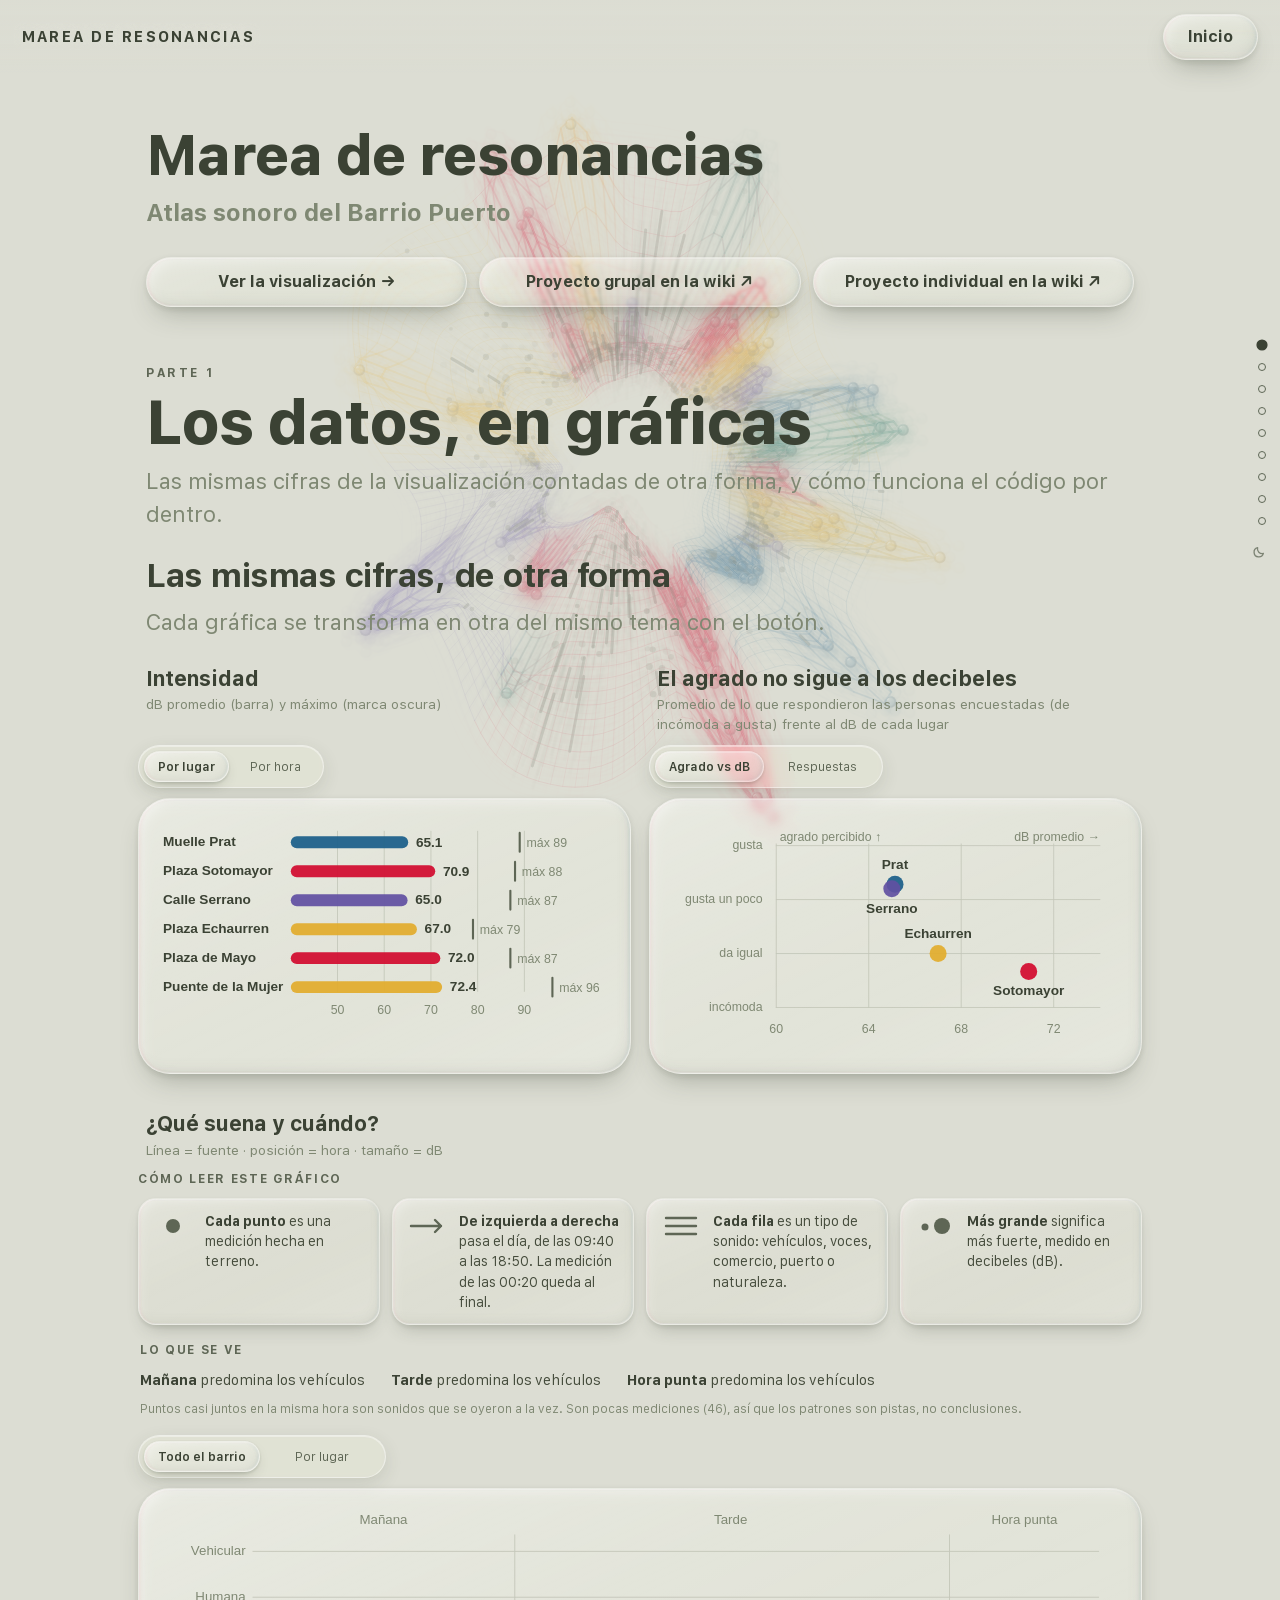
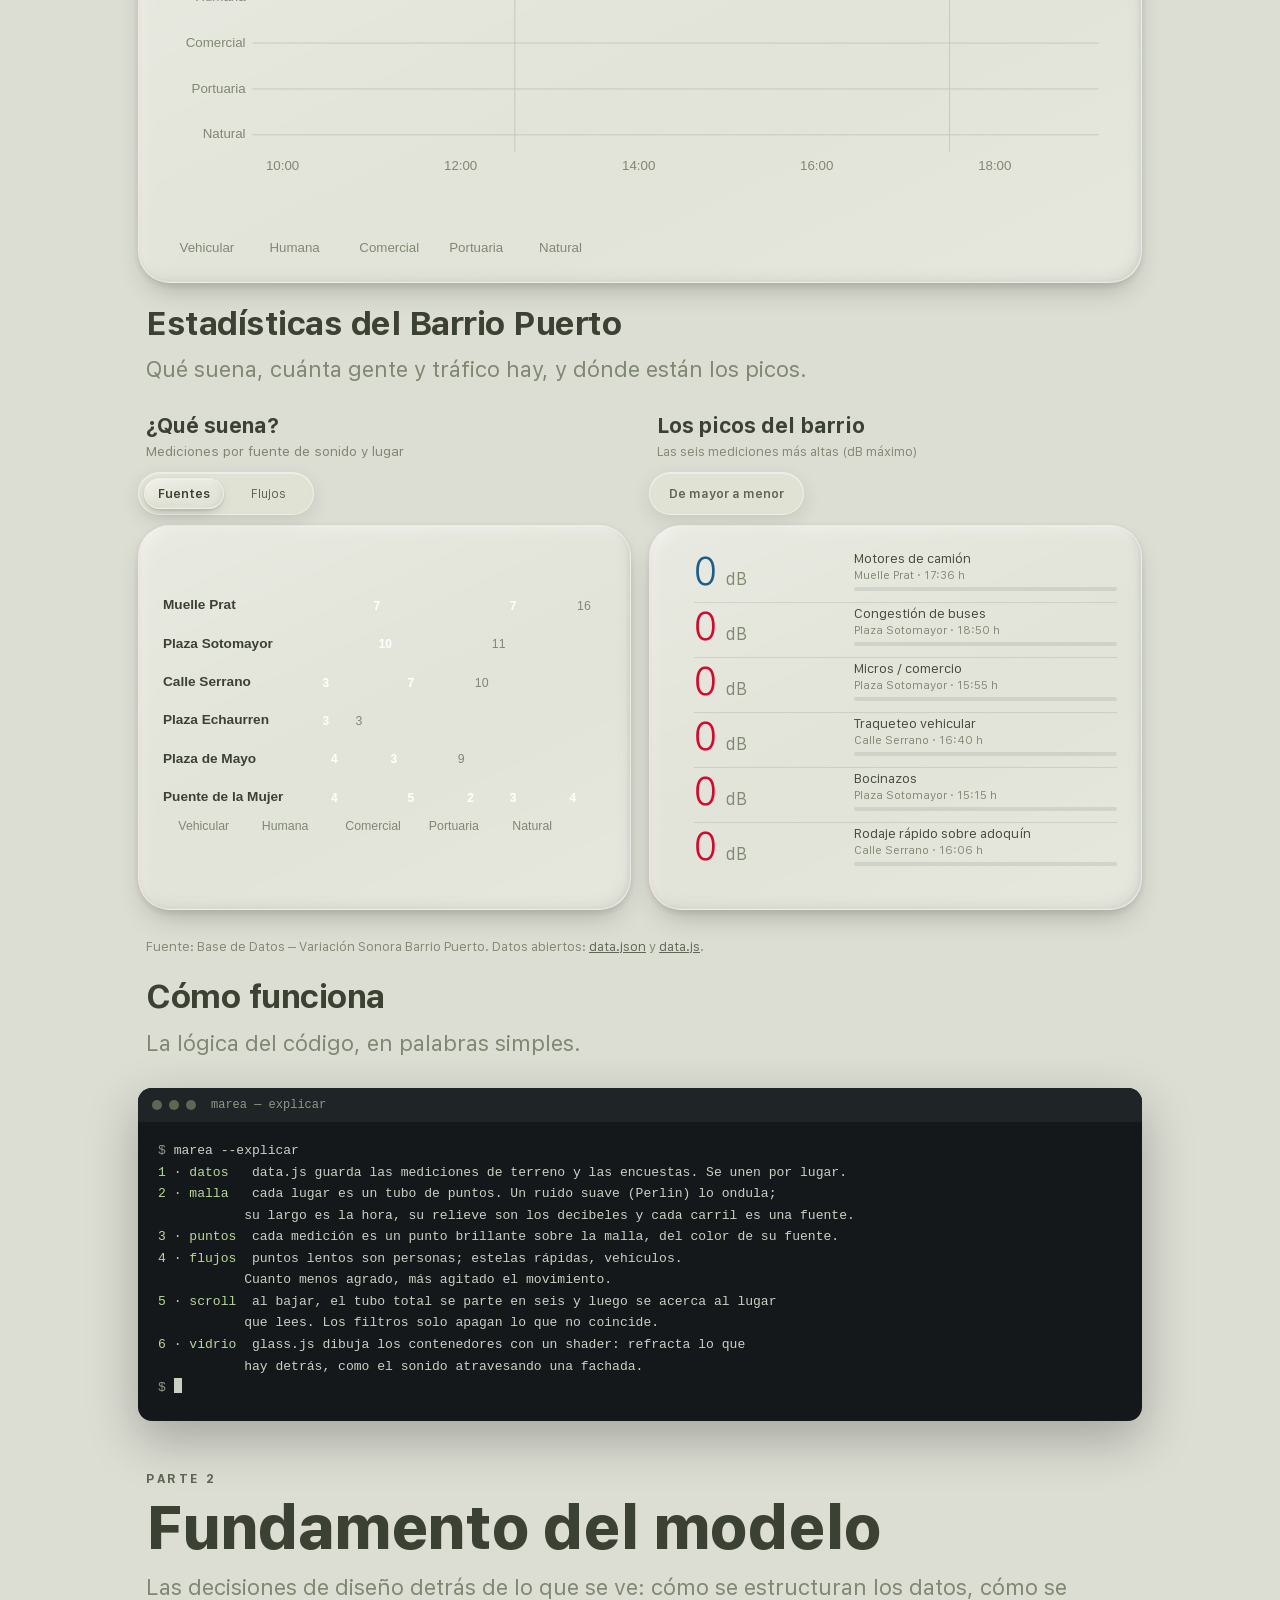
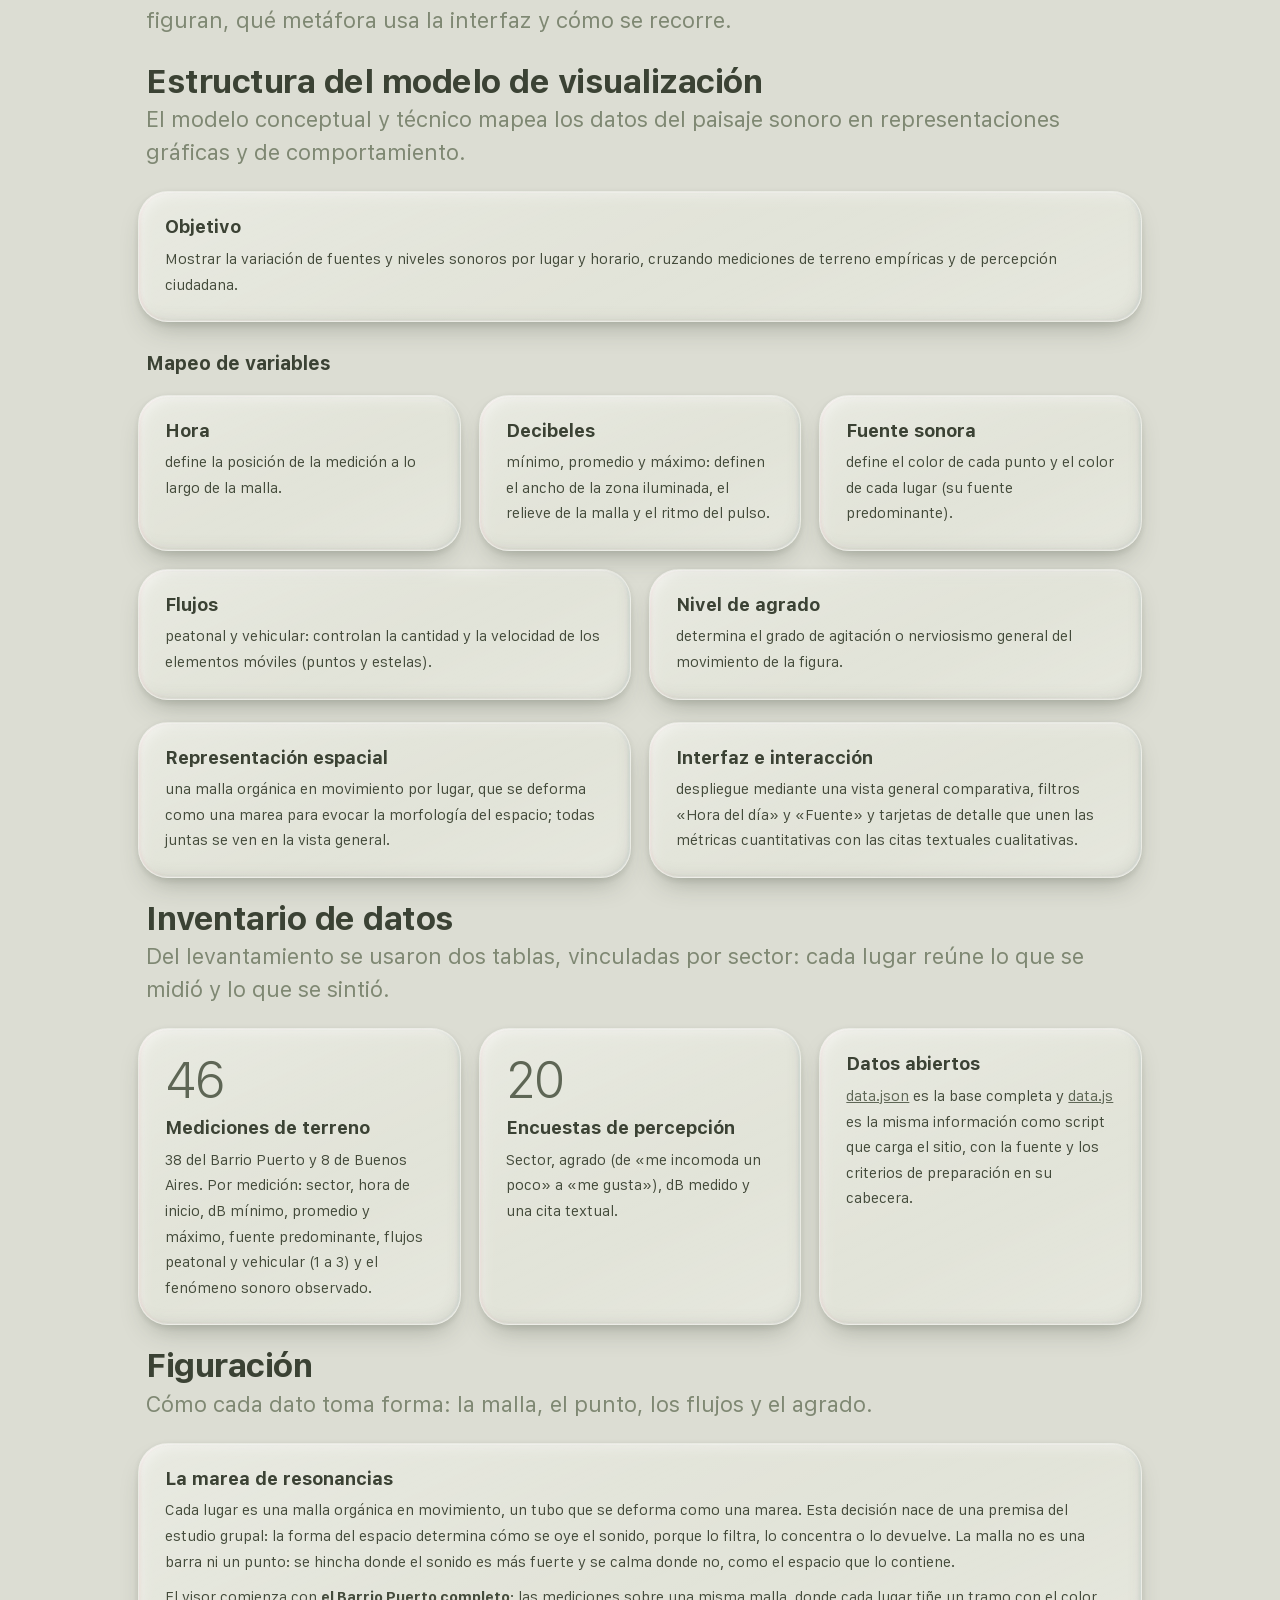
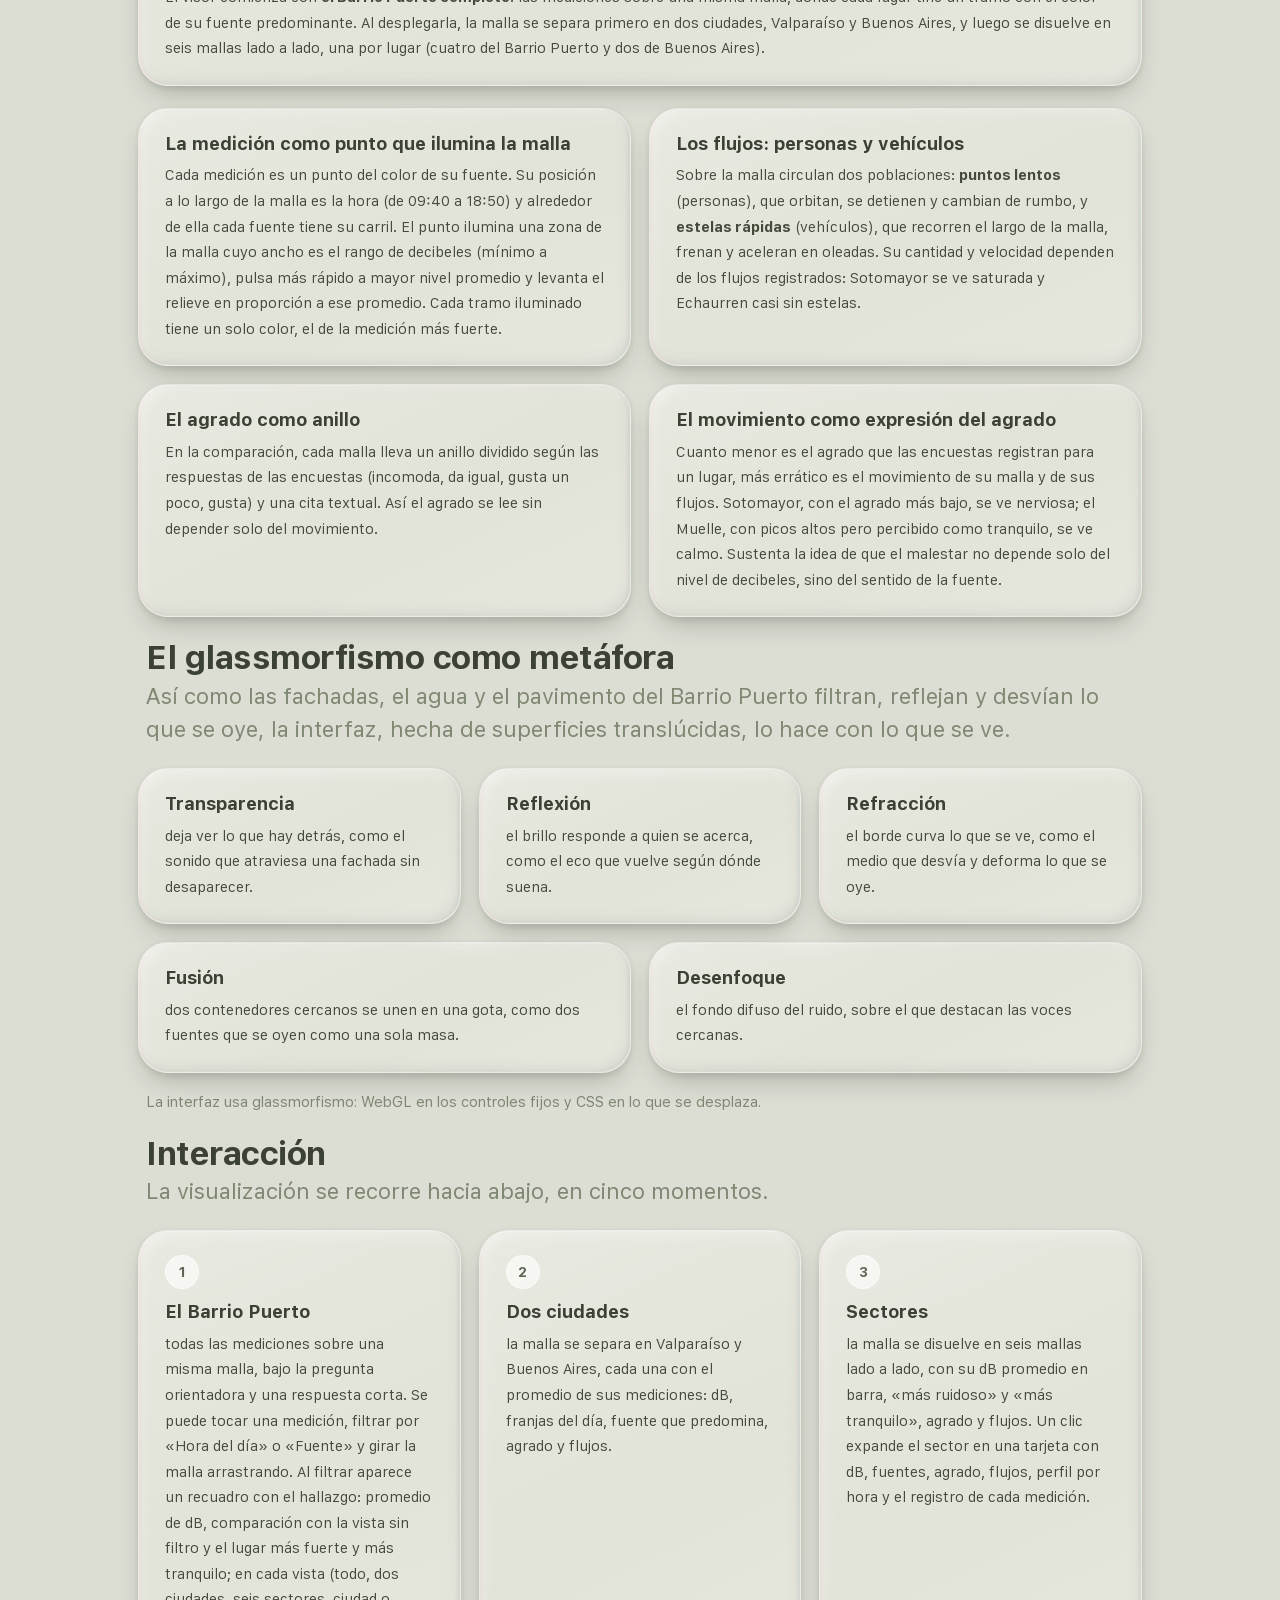
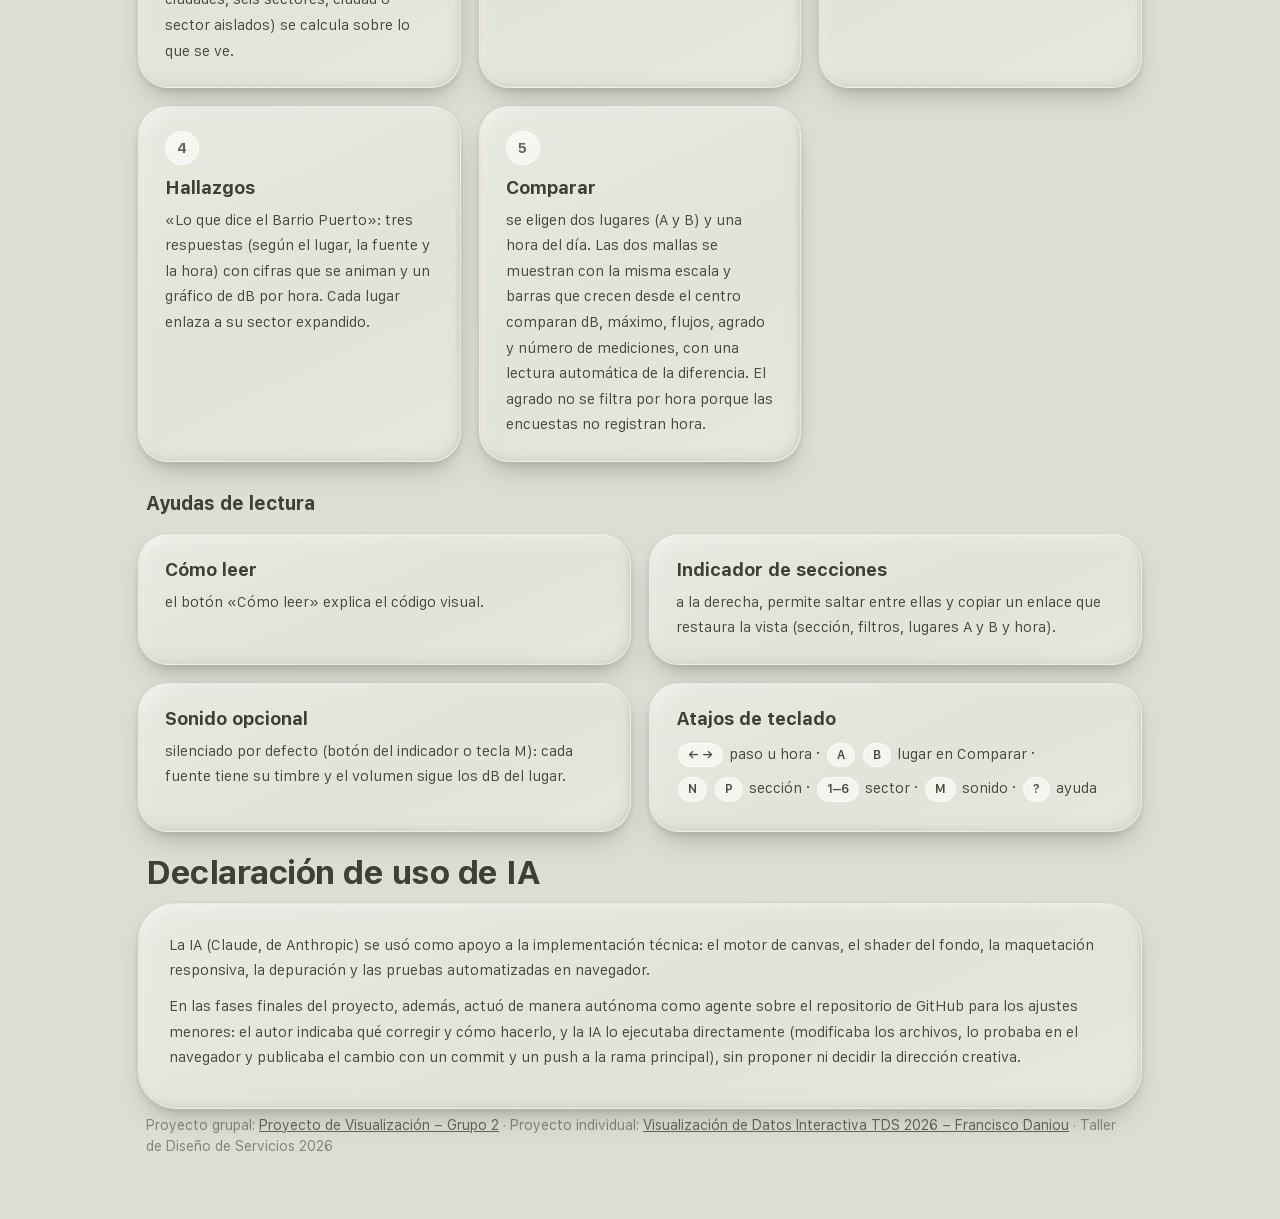
==== commit b839e721: "Modo noche: degradados y brillos interiores del vidrio mucho más leves (dark.css atenúa insets bland" ====
--- a/about.html
+++ b/about.html
@@ -1,6 +1,6 @@
 <!DOCTYPE html>
 <html lang="es"><head><meta charset="utf-8"><meta name="theme-color" content="#DCDDD3"><script>(function(){var t=null;try{t=localStorage.getItem('marea-theme')}catch(e){}if(t!=='dark'&&t!=='light')t=matchMedia('(prefers-color-scheme: dark)').matches?'dark':'light';document.documentElement.dataset.theme=t;window.__DK=t==='dark';var m=document.querySelector('meta[name=theme-color]');if(m&&t==='dark')m.content='#05141F'})()</script><meta name="viewport" content="width=device-width,initial-scale=1">
-<title>Acerca de Marea de resonancias</title><link rel="preload" href="fonts/sf-pro.woff" as="font" type="font/woff" crossorigin><link rel="preload" href="fonts/sf-compact.woff" as="font" type="font/woff" crossorigin><link rel="stylesheet" href="style.css?v=231"><link id="dkcss" rel="stylesheet" href="dark.css?v=231" media="not all"><script>if(window.__DK)document.getElementById("dkcss").media="all"</script></head>
+<title>Acerca de Marea de resonancias</title><link rel="preload" href="fonts/sf-pro.woff" as="font" type="font/woff" crossorigin><link rel="preload" href="fonts/sf-compact.woff" as="font" type="font/woff" crossorigin><link rel="stylesheet" href="style.css?v=232"><link id="dkcss" rel="stylesheet" href="dark.css?v=232" media="not all"><script>if(window.__DK)document.getElementById("dkcss").media="all"</script></head>
 <body class="about">
 <header><b>Marea de resonancias</b><nav id="nav" class="morph"><span class="lbl" tabindex="0">Inicio</span><a class="mb" href="index.html">Visualización</a><a class="mb on" href="about.html">Acerca del estudio</a></nav></header>
 <canvas id="c" aria-hidden="true"></canvas>
@@ -35,7 +35,7 @@
 <div class="tiles">
 <article class="card tile"><span class="num">46</span><h3>Mediciones de terreno</h3><p>38 del Barrio Puerto y 8 de Buenos Aires. Por medición: sector, hora de inicio, dB mínimo, promedio y máximo, fuente predominante, flujos peatonal y vehicular (1 a 3) y el fenómeno sonoro observado.</p></article>
 <article class="card tile"><span class="num">20</span><h3>Encuestas de percepción</h3><p>Sector, agrado (de «me incomoda un poco» a «me gusta»), dB medido y una cita textual.</p></article>
-<article class="card tile"><h3>Datos abiertos</h3><p><a href="data.json">data.json</a> es la base completa y <a href="data.js?v=231">data.js</a> es la misma información como script que carga el sitio, con la fuente y los criterios de preparación en su cabecera.</p></article>
+<article class="card tile"><h3>Datos abiertos</h3><p><a href="data.json">data.json</a> es la base completa y <a href="data.js?v=232">data.js</a> es la misma información como script que carga el sitio, con la fuente y los criterios de preparación en su cabecera.</p></article>
 </div>
 
 <h2 class="sh">Figuración</h2>
@@ -80,7 +80,7 @@
 </div>
 <p class="foot">Proyecto grupal: <a href="https://wiki.ead.pucv.cl/Proyecto_de_Visualizaci%C3%B3n_-_Grupo_2">Proyecto de Visualización – Grupo 2</a> · Proyecto individual: <a href="https://wiki.ead.pucv.cl/Visualizaci%C3%B3n_de_Datos_Interactiva_TDS_2026_-_Francisco_Daniou">Visualización de Datos Interactiva TDS 2026 – Francisco Daniou</a> · Taller de Diseño de Servicios 2026</p>
 </div>
-<script src="data.js?v=231"></script><script src="vita.js?v=231"></script><script src="app.js?v=231"></script><script src="story.js?v=231"></script><script src="glass.js?v=231"></script>
+<script src="data.js?v=232"></script><script src="vita.js?v=232"></script><script src="app.js?v=232"></script><script src="story.js?v=232"></script><script src="glass.js?v=232"></script>
 <script>(function(){var S=[['hallazgos','Hallazgos']];var els=document.querySelectorAll('h2.sh');var nav=document.createElement('nav');nav.id='sec';nav.setAttribute('aria-label','Secciones de la página');
 var items=[];els.forEach(function(h){var pv=h.previousElementSibling;items.push([pv&&pv.classList.contains('part')?pv:h,h.textContent.trim()]);});
 nav.innerHTML=items.map(function(it,i){return '<button data-i="'+i+'" aria-label="'+it[1]+'"><span>'+it[1]+'</span><i></i></button>'}).join('');document.body.appendChild(nav);
@@ -88,4 +88,4 @@
 var pin=null;['wheel','touchstart','keydown'].forEach(function(ev){addEventListener(ev,function(){pin=null},{passive:true})});bs.forEach(function(b,i){b.addEventListener('click',function(){var y=items[i][0].getBoundingClientRect().top+scrollY-84;pin={i:i,y:Math.max(0,y),l:false,ly:0};scrollTo({top:y,behavior:RM?'auto':'smooth'})})});
 var act=-1;function mark(){var y=scrollY+innerHeight*.35,a=0;items.forEach(function(it,i){if(it[0].getBoundingClientRect().top+scrollY<=y)a=i});if(scrollY+innerHeight>=document.documentElement.scrollHeight-4)a=items.length-1;if(pin){var mx=document.documentElement.scrollHeight-innerHeight;if(!pin.l&&(Math.abs(scrollY-pin.y)<6||scrollY>=mx-2)){pin.l=true;pin.ly=scrollY}if(pin.l&&Math.abs(scrollY-pin.ly)>30)pin=null;else a=pin.i}if(a!==act){act=a;bs.forEach(function(b,i){b.classList.toggle('on',i===a)})}}
 addEventListener('scroll',function(){requestAnimationFrame(mark)},{passive:true});addEventListener('resize',mark);mark();})();</script>
-<script src="theme.js?v=231"></script></body></html>
+<script src="theme.js?v=232"></script></body></html>
--- a/style.css
+++ b/style.css
@@ -1466,11 +1466,11 @@
 @media(max-width:1100px){html[data-theme="dark"] #nav.open .mb{background-color:rgba(231,249,255,.82)}}
 html[data-theme="dark"] #kbd{background:rgba(246,253,255,.9)!important}
 /* v226 · «La pregunta» y botones de apertura con el mismo velo que «Cómo leer» / Inicio en modo noche */
-html[data-theme="dark"] #ans,html[data-theme="dark"] .lmore,html[data-theme="dark"] .cmin,html[data-theme="dark"] .step .blk .cmin{background:linear-gradient(155deg,rgba(255,255,255,.2),rgba(255,255,255,.04) 38%,rgba(255,255,255,.03) 62%,rgba(255,255,255,.14))!important}
+html[data-theme="dark"] #ans,html[data-theme="dark"] .lmore,html[data-theme="dark"] .cmin,html[data-theme="dark"] .step .blk .cmin{background:linear-gradient(155deg,rgba(255,255,255,.09),rgba(255,255,255,.02) 38%,rgba(255,255,255,.015) 62%,rgba(255,255,255,.06))!important}
 /* v227 · «La pregunta» idéntica a «Cómo leer» en modo noche (mismo borde, sombras interiores y desenfoque) */
-html[data-theme="dark"] #ans{border:1px solid rgba(0,0,0,.27)!important;box-shadow:inset .5px 1px 1px -.5px rgba(0,0,0,.47),inset -.5px -1px 1px -.5px rgba(0,0,0,.25),inset 0 0 0 1px rgba(0,0,0,.09),inset 7px 9px 16px -9px rgba(0,0,0,.6),inset -7px -9px 16px -9px rgba(255,255,255,.16),inset 2px 0 5px -3px rgba(255,255,255,.25),inset -2px 0 5px -3px rgba(255,255,255,.25),0 14px 26px -10px rgba(255,255,255,.34),0 2px 6px rgba(255,255,255,.12)!important;-webkit-backdrop-filter:blur(1px)!important;backdrop-filter:blur(1px)!important}
+html[data-theme="dark"] #ans{border:1px solid rgba(0,0,0,.27)!important;box-shadow:inset .5px 1px 1px -.5px rgba(0,0,0,.47),inset -.5px -1px 1px -.5px rgba(0,0,0,.25),inset 0 0 0 1px rgba(0,0,0,.09),inset 7px 9px 16px -9px rgba(0,0,0,.18),inset -7px -9px 16px -9px rgba(255,255,255,.05),inset 2px 0 5px -3px rgba(255,255,255,.1),inset -2px 0 5px -3px rgba(255,255,255,.1),0 14px 26px -10px rgba(255,255,255,.34),0 2px 6px rgba(255,255,255,.12)!important;-webkit-backdrop-filter:blur(1px)!important;backdrop-filter:blur(1px)!important}
 /* v228 · «La pregunta» con el mismo vidrio que «Cómo leer» / Inicio (modo claro; el modo noche tiene su propia regla) */
-#ans{background:linear-gradient(155deg,rgba(255,255,255,.2),rgba(255,255,255,.04) 38%,rgba(255,255,255,.03) 62%,rgba(255,255,255,.14))!important;border:1px solid rgba(255,255,255,.27)!important;box-shadow:inset .5px 1px 1px -.5px rgba(255,255,255,.47),inset -.5px -1px 1px -.5px rgba(255,255,255,.25),inset 0 0 0 1px rgba(255,255,255,.09),inset 7px 9px 16px -9px rgba(255,255,255,.6),inset -7px -9px 16px -9px rgba(94,102,85,.16),inset 2px 0 5px -3px rgba(210,10,46,.25),inset -2px 0 5px -3px rgba(26,94,137,.25),0 14px 26px -10px rgba(59,66,52,.34),0 2px 6px rgba(59,66,52,.12)!important;-webkit-backdrop-filter:blur(1px) saturate(1.18) brightness(1.02)!important;backdrop-filter:blur(1px) saturate(1.18) brightness(1.02)!important}
+#ans{background:linear-gradient(155deg,rgba(255,255,255,.09),rgba(255,255,255,.02) 38%,rgba(255,255,255,.015) 62%,rgba(255,255,255,.06))!important;border:1px solid rgba(255,255,255,.27)!important;box-shadow:inset .5px 1px 1px -.5px rgba(255,255,255,.47),inset -.5px -1px 1px -.5px rgba(255,255,255,.25),inset 0 0 0 1px rgba(255,255,255,.09),inset 7px 9px 16px -9px rgba(255,255,255,.6),inset -7px -9px 16px -9px rgba(94,102,85,.16),inset 2px 0 5px -3px rgba(210,10,46,.25),inset -2px 0 5px -3px rgba(26,94,137,.25),0 14px 26px -10px rgba(59,66,52,.34),0 2px 6px rgba(59,66,52,.12)!important;-webkit-backdrop-filter:blur(1px) saturate(1.18) brightness(1.02)!important;backdrop-filter:blur(1px) saturate(1.18) brightness(1.02)!important}
 /* v229 · about: barra lateral de puntos también en móvil; consola con los colores del modo claro pre-compensados (sin filtro anidado, que Safari trata distinto) y con su sombra inferior */
 @media(max-width:1099px){body.about #sec{display:flex!important}}
 html[data-theme="dark"] .console{background:#e5e8ea;color:#2b3325;box-shadow:0 18px 50px rgba(255,255,255,.6)}
@@ -1480,6 +1480,6 @@
 html[data-theme="dark"] .console .ok{color:#1f3d01}
 html[data-theme="dark"] .cur{background:#2b3325}
 /* v229 · modo noche: opciones desplegadas de Inicio con el mismo vidrio que el botón Inicio (sin fondo opaco, mismo borde y desenfoque) */
-html[data-theme="dark"] #nav .mb,html[data-theme="dark"] #nav.open .mb,html[data-theme="dark"] #nav .mb.on{background-color:transparent!important;background-image:linear-gradient(155deg,rgba(255,255,255,.2),rgba(255,255,255,.04) 38%,rgba(255,255,255,.03) 62%,rgba(255,255,255,.14))!important;border-color:rgba(0,0,0,.27)!important;-webkit-backdrop-filter:blur(1px)!important;backdrop-filter:blur(1px)!important}
+html[data-theme="dark"] #nav .mb,html[data-theme="dark"] #nav.open .mb,html[data-theme="dark"] #nav .mb.on{background-color:transparent!important;background-image:linear-gradient(155deg,rgba(255,255,255,.09),rgba(255,255,255,.02) 38%,rgba(255,255,255,.015) 62%,rgba(255,255,255,.06))!important;border-color:rgba(0,0,0,.27)!important;-webkit-backdrop-filter:blur(1px)!important;backdrop-filter:blur(1px)!important}
 /* v230 · modo claro: opciones desplegadas de Inicio con el mismo vidrio que Inicio / Cómo leer (sin fondo opaco, mismo borde, sombras y desenfoque) */
-#nav .mb,#nav.open .mb,#nav .mb.on{background-color:transparent!important;background-image:linear-gradient(155deg,rgba(255,255,255,.2),rgba(255,255,255,.04) 38%,rgba(255,255,255,.03) 62%,rgba(255,255,255,.14))!important;border-color:rgba(255,255,255,.27)!important;box-shadow:inset .5px 1px 1px -.5px rgba(255,255,255,.47),inset -.5px -1px 1px -.5px rgba(255,255,255,.25),inset 0 0 0 1px rgba(255,255,255,.09),inset 7px 9px 16px -9px rgba(255,255,255,.6),inset -7px -9px 16px -9px rgba(94,102,85,.16),inset 2px 0 5px -3px rgba(210,10,46,.25),inset -2px 0 5px -3px rgba(26,94,137,.25),0 14px 26px -10px rgba(59,66,52,.34),0 2px 6px rgba(59,66,52,.12);-webkit-backdrop-filter:blur(1px) saturate(1.18) brightness(1.02)!important;backdrop-filter:blur(1px) saturate(1.18) brightness(1.02)!important}
+#nav .mb,#nav.open .mb,#nav .mb.on{background-color:transparent!important;background-image:linear-gradient(155deg,rgba(255,255,255,.09),rgba(255,255,255,.02) 38%,rgba(255,255,255,.015) 62%,rgba(255,255,255,.06))!important;border-color:rgba(255,255,255,.27)!important;box-shadow:inset .5px 1px 1px -.5px rgba(255,255,255,.47),inset -.5px -1px 1px -.5px rgba(255,255,255,.25),inset 0 0 0 1px rgba(255,255,255,.09),inset 7px 9px 16px -9px rgba(255,255,255,.6),inset -7px -9px 16px -9px rgba(94,102,85,.16),inset 2px 0 5px -3px rgba(210,10,46,.25),inset -2px 0 5px -3px rgba(26,94,137,.25),0 14px 26px -10px rgba(59,66,52,.34),0 2px 6px rgba(59,66,52,.12);-webkit-backdrop-filter:blur(1px) saturate(1.18) brightness(1.02)!important;backdrop-filter:blur(1px) saturate(1.18) brightness(1.02)!important}
--- a/dark.css
+++ b/dark.css
@@ -1,27 +1,33 @@
 /* generado por tools/gen-dark.py — no editar a mano */
+header{background:linear-gradient(var(--bg),transparent)}
 #hero{backdrop-filter:blur(14px)}
 #panel{backdrop-filter:blur(16px)}
-#leg,#panel,#back,#hint,#ctl button,#hero button,main,#leg,#panel,#back,#hint,#cts button,#hero button,main{-webkit-backdrop-filter:blur(16px);backdrop-filter:blur(16px);border:1px solid rgba(0,0,0,0.18);box-shadow:inset .5px .5px 1px rgba(0,0,0,0.22),inset -.5px -.5px 1px rgba(0,0,0,0.06),inset 0 0 24px rgba(0,0,0,0.06),0 12px 32px rgba(255,255,255,0.2)}
+#leg,#panel,#back,#hint,#ctl button,#hero button,main,#leg,#panel,#back,#hint,#cts button,#hero button,main{background:linear-gradient(135deg,rgba(255,255,255,0.072),rgba(255,255,255,0.018) 55%,rgba(255,255,255,0.036));-webkit-backdrop-filter:blur(16px);backdrop-filter:blur(16px);border:1px solid rgba(0,0,0,0.18);box-shadow:inset .5px .5px 1px rgba(0,0,0,0.22),inset -.5px -.5px 1px rgba(0,0,0,0.06),inset 0 0 24px rgba(0,0,0,0.018),0 12px 32px rgba(255,255,255,0.2)}
 #hero{-webkit-backdrop-filter:blur(14px);backdrop-filter:blur(14px)}
+#ctl button.on,#cts button.on{background:linear-gradient(135deg,rgba(255,255,255,0.144),rgba(255,255,255,0.045))}
 .it{border-color:rgba(0,0,0,0.14)}
 .it.on{border-color:rgba(0,0,0,0.5)}
-#tip,.card,.btn{-webkit-backdrop-filter:blur(16px);backdrop-filter:blur(16px);border:1px solid rgba(0,0,0,0.18);box-shadow:inset .5px .5px 1px rgba(0,0,0,0.22),inset -.5px -.5px 1px rgba(0,0,0,0.06),inset 0 0 24px rgba(0,0,0,0.06),0 12px 32px rgba(255,255,255,0.2)}
+#tip,.card,.btn{background:linear-gradient(135deg,rgba(255,255,255,0.072),rgba(255,255,255,0.018) 55%,rgba(255,255,255,0.036));-webkit-backdrop-filter:blur(16px);backdrop-filter:blur(16px);border:1px solid rgba(0,0,0,0.18);box-shadow:inset .5px .5px 1px rgba(0,0,0,0.22),inset -.5px -.5px 1px rgba(0,0,0,0.06),inset 0 0 24px rgba(0,0,0,0.018),0 12px 32px rgba(255,255,255,0.2)}
 body.gl #hero{-webkit-backdrop-filter:none;backdrop-filter:none}
 #tip{text-shadow:0 1px 8px rgba(0,0,0,0.7)}
-#ctl .lbl,#nav .lbl,#cts .lbl,#nav .lbl{border:1px solid rgba(0,0,0,0.18);-webkit-backdrop-filter:blur(16px);backdrop-filter:blur(16px);box-shadow:inset .5px .5px 1px rgba(0,0,0,0.22),inset -.5px -.5px 1px rgba(0,0,0,0.06),0 12px 32px rgba(255,255,255,0.2)}
+#ctl .lbl,#nav .lbl,#cts .lbl,#nav .lbl{border:1px solid rgba(0,0,0,0.18);background:linear-gradient(135deg,rgba(255,255,255,0.072),rgba(255,255,255,0.018) 55%,rgba(255,255,255,0.036));-webkit-backdrop-filter:blur(16px);backdrop-filter:blur(16px);box-shadow:inset .5px .5px 1px rgba(0,0,0,0.22),inset -.5px -.5px 1px rgba(0,0,0,0.06),0 12px 32px rgba(255,255,255,0.2)}
 #ctl .mb,#nav .mb,#cts .mb,#nav .mb{border-color:rgba(0,0,0,0.22)}
-#nav .mb{-webkit-backdrop-filter:blur(16px);backdrop-filter:blur(16px);box-shadow:inset .5px .5px 1px rgba(0,0,0,0.22),inset -.5px -.5px 1px rgba(0,0,0,0.06),0 12px 32px rgba(255,255,255,0.2)}
+#nav .mb{background:linear-gradient(135deg,rgba(255,255,255,0.072),rgba(255,255,255,0.018) 55%,rgba(255,255,255,0.036));-webkit-backdrop-filter:blur(16px);backdrop-filter:blur(16px);box-shadow:inset .5px .5px 1px rgba(0,0,0,0.22),inset -.5px -.5px 1px rgba(0,0,0,0.06),0 12px 32px rgba(255,255,255,0.2)}
+#ctl .mb.on,#nav .mb.on,#cts .mb.on,#nav .mb.on{background:linear-gradient(135deg,rgba(255,255,255,0.144),rgba(255,255,255,0.045))}
+body.about header{background:linear-gradient(var(--bg) 52%,transparent)}
 .peaks li{border-top:1px solid rgba(0,0,0,0.1)}
+body.deep header{background:linear-gradient(var(--bg) 52%,transparent)}
 .peaks li{border-top:1px solid rgba(94,102,85,.16)}
 .it{border-color:rgba(94,102,85,.16)}
 .it.on{border-color:rgba(94,102,85,.5)}
+#ctl .mb.on,#nav .mb.on,#ctl button.on,#cts .mb.on,#nav .mb.on,#cts button.on{background:linear-gradient(135deg,rgba(255,255,255,0.338),rgba(255,255,255,0.158))}
 .tg{-webkit-backdrop-filter:blur(10px);backdrop-filter:blur(10px);border:1px solid rgba(94,102,85,.2)}
 .console{box-shadow:0 18px 50px rgba(255,255,255,0.28)}
 .tg{-webkit-backdrop-filter:blur(14px);backdrop-filter:blur(14px);border:1px solid rgba(0,0,0,0.44);box-shadow:inset 0 1px 0 rgba(0,0,0,0.39),0 6px 18px rgba(255,255,255,0.12)}
-.tg .th{border:1px solid rgba(0,0,0,0.55);box-shadow:0 4px 14px rgba(255,255,255,0.22),inset 0 -2px 6px rgba(255,255,255,0.18),inset 0 1px 2px rgba(0,0,0,0.45);-webkit-backdrop-filter:blur(3px);backdrop-filter:blur(3px)}
-.card{-webkit-backdrop-filter:blur(18px);backdrop-filter:blur(18px);border:1px solid rgba(0,0,0,0.49);box-shadow:inset 0 1px 0 rgba(0,0,0,0.29),inset 0 -10px 24px rgba(255,255,255,0.1),inset 1px 0 0 rgba(0,0,0,0.25),0 22px 50px rgba(255,255,255,0.16),0 2px 6px rgba(255,255,255,0.08)}
-.tg .th{border:1px solid rgba(0,0,0,0.62);box-shadow:0 6px 16px rgba(255,255,255,0.22),0 1px 2px rgba(255,255,255,0.2),inset 0 1px 2px rgba(0,0,0,0.5),inset 0 -3px 8px rgba(255,255,255,0.22),inset 3px 0 6px rgba(255,255,255,0.1),inset -3px 0 6px rgba(255,255,255,0.12)}
-.card{-webkit-backdrop-filter:blur(5px);backdrop-filter:blur(5px);border:1px solid rgba(0,0,0,0.44);box-shadow:inset 0 1px 0 rgba(0,0,0,0.28),inset 1px 0 0 rgba(0,0,0,0.12),inset 0 -1.5px 0 rgba(255,255,255,0.18),inset 0 -14px 22px -14px rgba(0,0,0,0.35),0 18px 40px rgba(255,255,255,0.14),0 2px 5px rgba(255,255,255,0.08)}
+.tg .th{background:linear-gradient(135deg,rgba(255,255,255,0.315),rgba(255,255,255,0.126));border:1px solid rgba(0,0,0,0.55);box-shadow:0 4px 14px rgba(255,255,255,0.22),inset 0 -2px 6px rgba(255,255,255,0.072),inset 0 1px 2px rgba(0,0,0,0.45);-webkit-backdrop-filter:blur(3px);backdrop-filter:blur(3px)}
+.card{background:linear-gradient(145deg,rgba(255,255,255,0.279),rgba(255,255,255,0.117));-webkit-backdrop-filter:blur(18px);backdrop-filter:blur(18px);border:1px solid rgba(0,0,0,0.49);box-shadow:inset 0 1px 0 rgba(0,0,0,0.29),inset 0 -10px 24px rgba(255,255,255,0.03),inset 1px 0 0 rgba(0,0,0,0.25),0 22px 50px rgba(255,255,255,0.16),0 2px 6px rgba(255,255,255,0.08)}
+.tg .th{background:linear-gradient(160deg,rgba(255,255,255,0.414),rgba(255,255,255,0.203) 55%,rgba(255,255,255,0.315));border:1px solid rgba(0,0,0,0.62);box-shadow:0 6px 16px rgba(255,255,255,0.22),0 1px 2px rgba(255,255,255,0.2),inset 0 1px 2px rgba(0,0,0,0.5),inset 0 -3px 8px rgba(255,255,255,0.088),inset 3px 0 6px rgba(255,255,255,0.04),inset -3px 0 6px rgba(255,255,255,0.048)}
+.card{background:linear-gradient(150deg,rgba(255,255,255,0.135),rgba(255,255,255,0.0315) 45%,rgba(255,255,255,0.063));-webkit-backdrop-filter:blur(5px);backdrop-filter:blur(5px);border:1px solid rgba(0,0,0,0.44);box-shadow:inset 0 1px 0 rgba(0,0,0,0.28),inset 1px 0 0 rgba(0,0,0,0.12),inset 0 -1.5px 0 rgba(255,255,255,0.18),inset 0 -14px 22px -14px rgba(0,0,0,0.105),0 18px 40px rgba(255,255,255,0.14),0 2px 5px rgba(255,255,255,0.08)}
 .tg{-webkit-backdrop-filter:blur(4px);backdrop-filter:blur(4px)}
 .cmp{box-shadow:none;-webkit-backdrop-filter:none;backdrop-filter:none}
 .fnow{border:1px solid rgba(0,0,0,0.48)}
@@ -41,18 +47,20 @@
 #panel .det{border:1px solid rgba(0,0,0,0.48)}
 #psub{text-shadow:0 0 10px var(--bg),0 0 4px var(--bg)}
 #ans{border:1px solid rgba(0,0,0,0.52);box-shadow:0 4px 18px rgba(255,255,255,0.12)}
+header{background:linear-gradient(var(--bg) 52%,transparent)}
+header,body.deep header,body.about header{background:linear-gradient(var(--bg) 78%,transparent)}
 #ans{box-shadow:none}
 #ans .q{text-shadow:0 0 12px var(--bg),0 0 4px var(--bg)}
 #ans .a{border:1px solid rgba(0,0,0,0.52);box-shadow:0 4px 18px rgba(255,255,255,0.12)}
 header b{text-shadow:0 0 10px var(--bg),0 0 4px var(--bg)}
 #panel .det .org{border-top:1px dashed rgba(94,102,85,.35)}
-.card,#ans .a,#leg,#panel,#back,#hint,#tip,#down,.btn,#hero button,#ctl .lbl,#cts .lbl,#nav .lbl,#ctl .mb,#cts .mb,#nav .mb{-webkit-backdrop-filter:blur(1px);backdrop-filter:blur(1px);text-shadow:none;box-shadow:inset .5px 1px 1px -.5px rgba(0,0,0,0.47),inset -.5px -1px 1px -.5px rgba(0,0,0,0.25),inset 0 0 0 1px rgba(0,0,0,0.09),
-    inset 7px 9px 16px -9px rgba(0,0,0,0.6),inset -7px -9px 16px -9px rgba(255,255,255,0.16),inset 2px 0 5px -3px rgba(255,255,255,0.25),inset -2px 0 5px -3px rgba(255,255,255,0.25),
+.card,#ans .a,#leg,#panel,#back,#hint,#tip,#down,.btn,#hero button,#ctl .lbl,#cts .lbl,#nav .lbl,#ctl .mb,#cts .mb,#nav .mb{background:linear-gradient(155deg,rgba(255,255,255,0.09),rgba(255,255,255,0.018) 38%,rgba(255,255,255,0.0135) 62%,rgba(255,255,255,0.063));-webkit-backdrop-filter:blur(1px);backdrop-filter:blur(1px);text-shadow:none;box-shadow:inset .5px 1px 1px -.5px rgba(0,0,0,0.47),inset -.5px -1px 1px -.5px rgba(0,0,0,0.25),inset 0 0 0 1px rgba(0,0,0,0.09),
+    inset 7px 9px 16px -9px rgba(0,0,0,0.18),inset -7px -9px 16px -9px rgba(255,255,255,0.048),inset 2px 0 5px -3px rgba(255,255,255,0.1),inset -2px 0 5px -3px rgba(255,255,255,0.1),
     0 14px 26px -10px rgba(255,255,255,0.34),0 2px 6px rgba(255,255,255,0.12)}
 .card,#ans .a,#leg,#panel,#back,#hint,#tip,#down,.btn,#hero button,#ctl .lbl,#cts .lbl,#nav .lbl{border:1px solid rgba(0,0,0,0.27)}
 #ctl .mb,#cts .mb,#nav .mb{border-color:rgba(0,0,0,0.34)}
-.card,#ans .a,#panel,#leg.open{-webkit-backdrop-filter:blur(3px);backdrop-filter:blur(3px)}
-.how li,.fnow,.fc,.pk button:not(.on){-webkit-backdrop-filter:blur(2px);backdrop-filter:blur(2px);border:1px solid rgba(0,0,0,0.27);box-shadow:inset .5px 1px 1px -.5px rgba(0,0,0,0.47),inset -.5px -1px 1px -.5px rgba(0,0,0,0.25),inset 0 0 0 1px rgba(0,0,0,0.08),inset 6px 8px 14px -9px rgba(0,0,0,0.55),inset -6px -8px 14px -9px rgba(255,255,255,0.14),inset 2px 0 5px -3px rgba(255,255,255,0.2),inset -2px 0 5px -3px rgba(255,255,255,0.2),
+.card,#ans .a,#panel,#leg.open{-webkit-backdrop-filter:blur(3px);backdrop-filter:blur(3px);background:linear-gradient(155deg,rgba(255,255,255,0.126),rgba(255,255,255,0.045) 40%,rgba(255,255,255,0.036) 62%,rgba(255,255,255,0.09))}
+.how li,.fnow,.fc,.pk button:not(.on){background:linear-gradient(155deg,rgba(255,255,255,0.09),rgba(255,255,255,0.0225) 40%,rgba(255,255,255,0.018) 62%,rgba(255,255,255,0.063));-webkit-backdrop-filter:blur(2px);backdrop-filter:blur(2px);border:1px solid rgba(0,0,0,0.27);box-shadow:inset .5px 1px 1px -.5px rgba(0,0,0,0.47),inset -.5px -1px 1px -.5px rgba(0,0,0,0.25),inset 0 0 0 1px rgba(0,0,0,0.08),inset 6px 8px 14px -9px rgba(0,0,0,0.165),inset -6px -8px 14px -9px rgba(255,255,255,0.042),inset 2px 0 5px -3px rgba(255,255,255,0.08),inset -2px 0 5px -3px rgba(255,255,255,0.08),
     0 10px 18px -8px rgba(255,255,255,0.3),0 2px 4px rgba(255,255,255,0.1)}
 .pk button.on{box-shadow:inset .5px 1px 1px -.5px rgba(0,0,0,0.5),inset -.5px -1px 1px -.5px rgba(0,0,0,0.3),0 10px 18px -8px rgba(255,255,255,0.34),0 2px 4px rgba(255,255,255,0.12)}
 @media(max-width:520px){#nav.open .mb{backdrop-filter:blur(3px);-webkit-backdrop-filter:blur(3px)}
@@ -70,12 +78,12 @@
 @media(hover:hover){body.about .btn:hover,body.about header nav .lbl:hover,body.about header nav .mb:hover,body.about #nav:hover .lbl{box-shadow:var(--glow)!important}
 }
 body.about .btn:active,body.about header nav .lbl:active,body.about header nav .mb:active{box-shadow:var(--glow-p)!important}
-#ans a{border:1px solid rgba(0,0,0,0.55);box-shadow:0 4px 14px rgba(255,255,255,0.18),inset 0 1px 2px rgba(0,0,0,0.45),inset 0 -2px 6px rgba(255,255,255,0.14);-webkit-backdrop-filter:blur(3px);backdrop-filter:blur(3px)}
+#ans a{background:linear-gradient(135deg,rgba(255,255,255,0.248),rgba(255,255,255,0.081));border:1px solid rgba(0,0,0,0.55);box-shadow:0 4px 14px rgba(255,255,255,0.18),inset 0 1px 2px rgba(0,0,0,0.45),inset 0 -2px 6px rgba(255,255,255,0.056);-webkit-backdrop-filter:blur(3px);backdrop-filter:blur(3px)}
 @media(hover:hover){#ans a:hover{box-shadow:var(--glow)}
 }
 #ans a:active{box-shadow:var(--glow-p)}
-#kbd{-webkit-backdrop-filter:blur(3px)!important;backdrop-filter:blur(3px)!important;border:1px solid rgba(0,0,0,0.55)!important;box-shadow:0 14px 34px rgba(255,255,255,0.2),inset 0 1px 2px rgba(0,0,0,0.47),inset 0 -2px 6px rgba(255,255,255,0.14)!important}
-@media(min-width:1101px){#ans{border:1px solid rgba(0,0,0,0.55)!important;box-shadow:0 8px 24px rgba(255,255,255,0.16),inset 0 1px 2px rgba(0,0,0,0.47),inset 0 -2px 6px rgba(255,255,255,0.14)!important;-webkit-backdrop-filter:blur(3px);backdrop-filter:blur(3px)}
+#kbd{background:linear-gradient(135deg,rgba(255,255,255,0.225),rgba(255,255,255,0.072))!important;-webkit-backdrop-filter:blur(3px)!important;backdrop-filter:blur(3px)!important;border:1px solid rgba(0,0,0,0.55)!important;box-shadow:0 14px 34px rgba(255,255,255,0.2),inset 0 1px 2px rgba(0,0,0,0.47),inset 0 -2px 6px rgba(255,255,255,0.056)!important}
+@media(min-width:1101px){#ans{background:linear-gradient(135deg,rgba(255,255,255,0.225),rgba(255,255,255,0.072))!important;border:1px solid rgba(0,0,0,0.55)!important;box-shadow:0 8px 24px rgba(255,255,255,0.16),inset 0 1px 2px rgba(0,0,0,0.47),inset 0 -2px 6px rgba(255,255,255,0.056)!important;-webkit-backdrop-filter:blur(3px);backdrop-filter:blur(3px)}
 #ans .qt{box-shadow:none}
 #ans .q{text-shadow:none!important}
 #ans .a{box-shadow:none!important;-webkit-backdrop-filter:none!important;backdrop-filter:none!important}
@@ -87,11 +95,11 @@
 }
 body #leg:has(.lgt:active){box-shadow:var(--glow-p)!important}
 body #leg .lgt:hover,body #leg .lgt:active{box-shadow:none!important}
-.lmore,.cmin,.step .blk .cmin{border:1px solid rgba(0,0,0,0.55)!important;box-shadow:0 4px 14px rgba(255,255,255,0.18),inset 0 1px 2px rgba(0,0,0,0.45),inset 0 -2px 6px rgba(255,255,255,0.14);-webkit-backdrop-filter:blur(3px);backdrop-filter:blur(3px)}
+.lmore,.cmin,.step .blk .cmin{background:linear-gradient(135deg,rgba(255,255,255,0.248),rgba(255,255,255,0.081));border:1px solid rgba(0,0,0,0.55)!important;box-shadow:0 4px 14px rgba(255,255,255,0.18),inset 0 1px 2px rgba(0,0,0,0.45),inset 0 -2px 6px rgba(255,255,255,0.056);-webkit-backdrop-filter:blur(3px);backdrop-filter:blur(3px)}
 @media(hover:hover){body .lmore:hover,body .cmin:hover{box-shadow:var(--glow)!important}
 }
 body .lmore:active,body .cmin:active{box-shadow:var(--glow-p)!important}
-@media(max-width:1100px){#ans{border:1px solid rgba(0,0,0,0.55)!important;box-shadow:0 8px 24px rgba(255,255,255,0.16),inset 0 1px 2px rgba(0,0,0,0.47),inset 0 -2px 6px rgba(255,255,255,0.14)!important;-webkit-backdrop-filter:blur(3px);backdrop-filter:blur(3px)}
+@media(max-width:1100px){#ans{background:linear-gradient(135deg,rgba(255,255,255,0.225),rgba(255,255,255,0.072))!important;border:1px solid rgba(0,0,0,0.55)!important;box-shadow:0 8px 24px rgba(255,255,255,0.16),inset 0 1px 2px rgba(0,0,0,0.47),inset 0 -2px 6px rgba(255,255,255,0.056)!important;-webkit-backdrop-filter:blur(3px);backdrop-filter:blur(3px)}
 #ans .qt{box-shadow:none}
 #ans .a{box-shadow:none!important;-webkit-backdrop-filter:none!important;backdrop-filter:none!important}
 #ans:has(.qt:active){box-shadow:var(--glow-p)!important}
@@ -107,23 +115,23 @@
 @media(max-width:759px){.bmore{box-shadow:inset 0 1px 0 rgba(0,0,0,0.47),0 4px 10px -4px rgba(255,255,255,0.3)}
 .bmore i{border-right:2px solid #5E6655;border-bottom:2px solid #5E6655}
 }
-.pks label,.bmore{-webkit-backdrop-filter:blur(2px);backdrop-filter:blur(2px);border:1px solid rgba(0,0,0,0.27)!important;box-shadow:inset .5px 1px 1px -.5px rgba(0,0,0,0.47),inset -.5px -1px 1px -.5px rgba(0,0,0,0.25),inset 0 0 0 1px rgba(0,0,0,0.08),inset 6px 8px 14px -9px rgba(0,0,0,0.55),inset -6px -8px 14px -9px rgba(255,255,255,0.14),inset 2px 0 5px -3px rgba(255,255,255,0.2),inset -2px 0 5px -3px rgba(255,255,255,0.2),0 10px 18px -8px rgba(255,255,255,0.3),0 2px 4px rgba(255,255,255,0.1)!important}
-@media(hover:hover){.cmpc #cfg button:not(.on):hover{box-shadow:0 0 0 1px rgba(255,255,255,0.1),inset 0 0 18px rgba(255,255,255,0.1)!important}
+.pks label,.bmore{background:linear-gradient(155deg,rgba(255,255,255,0.09),rgba(255,255,255,0.0225) 40%,rgba(255,255,255,0.018) 62%,rgba(255,255,255,0.063))!important;-webkit-backdrop-filter:blur(2px);backdrop-filter:blur(2px);border:1px solid rgba(0,0,0,0.27)!important;box-shadow:inset .5px 1px 1px -.5px rgba(0,0,0,0.47),inset -.5px -1px 1px -.5px rgba(0,0,0,0.25),inset 0 0 0 1px rgba(0,0,0,0.08),inset 6px 8px 14px -9px rgba(0,0,0,0.165),inset -6px -8px 14px -9px rgba(255,255,255,0.042),inset 2px 0 5px -3px rgba(255,255,255,0.08),inset -2px 0 5px -3px rgba(255,255,255,0.08),0 10px 18px -8px rgba(255,255,255,0.3),0 2px 4px rgba(255,255,255,0.1)!important}
+@media(hover:hover){.cmpc #cfg button:not(.on):hover{box-shadow:0 0 0 1px rgba(255,255,255,0.1),inset 0 0 18px rgba(255,255,255,0.03)!important}
 }
-.cmpc #cfg button:active{box-shadow:0 0 0 1px rgba(255,255,255,0.14),inset 0 0 22px rgba(255,255,255,0.2)!important}
-.cmpc #cfg .th{border:1px solid rgba(0,0,0,0.34)!important;box-shadow:inset .5px 1px 1px -.5px rgba(0,0,0,0.47),inset -.5px -1px 1px -.5px rgba(0,0,0,0.25),inset 0 0 0 1px rgba(0,0,0,0.08),inset 6px 8px 14px -9px rgba(0,0,0,0.55),inset -6px -8px 14px -9px rgba(255,255,255,0.14),inset 2px 0 5px -3px rgba(255,255,255,0.2),inset -2px 0 5px -3px rgba(255,255,255,0.2),0 6px 14px -6px rgba(255,255,255,0.38),0 1px 3px rgba(255,255,255,0.16)!important}
+.cmpc #cfg button:active{box-shadow:0 0 0 1px rgba(255,255,255,0.14),inset 0 0 22px rgba(255,255,255,0.06)!important}
+.cmpc #cfg .th{background:linear-gradient(155deg,rgba(255,255,255,0.09),rgba(255,255,255,0.0225) 40%,rgba(255,255,255,0.018) 62%,rgba(255,255,255,0.063))!important;border:1px solid rgba(0,0,0,0.34)!important;box-shadow:inset .5px 1px 1px -.5px rgba(0,0,0,0.47),inset -.5px -1px 1px -.5px rgba(0,0,0,0.25),inset 0 0 0 1px rgba(0,0,0,0.08),inset 6px 8px 14px -9px rgba(0,0,0,0.165),inset -6px -8px 14px -9px rgba(255,255,255,0.042),inset 2px 0 5px -3px rgba(255,255,255,0.08),inset -2px 0 5px -3px rgba(255,255,255,0.08),0 6px 14px -6px rgba(255,255,255,0.38),0 1px 3px rgba(255,255,255,0.16)!important}
 .cmpc #cfg .th{-webkit-backdrop-filter:blur(1px)!important;backdrop-filter:blur(1px)!important}
-@media(hover:hover){body.about .tg button:not(.on):hover{box-shadow:0 0 0 1px rgba(255,255,255,0.1),inset 0 0 18px rgba(255,255,255,0.1)!important}
+@media(hover:hover){body.about .tg button:not(.on):hover{box-shadow:0 0 0 1px rgba(255,255,255,0.1),inset 0 0 18px rgba(255,255,255,0.03)!important}
 }
-body.about .tg button:active{box-shadow:0 0 0 1px rgba(255,255,255,0.14),inset 0 0 22px rgba(255,255,255,0.2)!important}
-body.about .tg .th{border:1px solid rgba(0,0,0,0.34)!important;-webkit-backdrop-filter:blur(1px)!important;backdrop-filter:blur(1px)!important;box-shadow:inset .5px 1px 1px -.5px rgba(0,0,0,0.47),inset -.5px -1px 1px -.5px rgba(0,0,0,0.25),inset 0 0 0 1px rgba(0,0,0,0.08),inset 6px 8px 14px -9px rgba(0,0,0,0.55),inset -6px -8px 14px -9px rgba(255,255,255,0.14),inset 2px 0 5px -3px rgba(255,255,255,0.2),inset -2px 0 5px -3px rgba(255,255,255,0.2),0 6px 14px -6px rgba(255,255,255,0.38),0 1px 3px rgba(255,255,255,0.16)!important}
-#ctl::before,#cts::before{border:1px solid rgba(0,0,0,0.27);-webkit-backdrop-filter:blur(8px);backdrop-filter:blur(8px);box-shadow:inset .5px 1px 1px -.5px rgba(0,0,0,0.47),inset -.5px -1px 1px -.5px rgba(0,0,0,0.25),inset 0 0 0 1px rgba(0,0,0,0.08),0 10px 18px -8px rgba(255,255,255,0.3),0 2px 4px rgba(255,255,255,0.1)}
+body.about .tg button:active{box-shadow:0 0 0 1px rgba(255,255,255,0.14),inset 0 0 22px rgba(255,255,255,0.06)!important}
+body.about .tg .th{background:linear-gradient(155deg,rgba(255,255,255,0.09),rgba(255,255,255,0.0225) 40%,rgba(255,255,255,0.018) 62%,rgba(255,255,255,0.063))!important;border:1px solid rgba(0,0,0,0.34)!important;-webkit-backdrop-filter:blur(1px)!important;backdrop-filter:blur(1px)!important;box-shadow:inset .5px 1px 1px -.5px rgba(0,0,0,0.47),inset -.5px -1px 1px -.5px rgba(0,0,0,0.25),inset 0 0 0 1px rgba(0,0,0,0.08),inset 6px 8px 14px -9px rgba(0,0,0,0.165),inset -6px -8px 14px -9px rgba(255,255,255,0.042),inset 2px 0 5px -3px rgba(255,255,255,0.08),inset -2px 0 5px -3px rgba(255,255,255,0.08),0 6px 14px -6px rgba(255,255,255,0.38),0 1px 3px rgba(255,255,255,0.16)!important}
+#ctl::before,#cts::before{border:1px solid rgba(0,0,0,0.27);background:linear-gradient(155deg,rgba(255,255,255,0.09),rgba(255,255,255,0.0225) 40%,rgba(255,255,255,0.018) 62%,rgba(255,255,255,0.063));-webkit-backdrop-filter:blur(8px);backdrop-filter:blur(8px);box-shadow:inset .5px 1px 1px -.5px rgba(0,0,0,0.47),inset -.5px -1px 1px -.5px rgba(0,0,0,0.25),inset 0 0 0 1px rgba(0,0,0,0.08),0 10px 18px -8px rgba(255,255,255,0.3),0 2px 4px rgba(255,255,255,0.1)}
 #ctl .mb,#cts .mb{box-shadow:none!important;-webkit-backdrop-filter:none!important;backdrop-filter:none!important}
-#ctl .mb::before,#cts .mb::before{border:1px solid rgba(0,0,0,0.34);box-shadow:inset .5px 1px 1px -.5px rgba(0,0,0,0.47),inset -.5px -1px 1px -.5px rgba(0,0,0,0.25),inset 0 0 0 1px rgba(0,0,0,0.08),inset 6px 8px 14px -9px rgba(0,0,0,0.55),inset -6px -8px 14px -9px rgba(255,255,255,0.14),inset 2px 0 5px -3px rgba(255,255,255,0.2),inset -2px 0 5px -3px rgba(255,255,255,0.2)}
-#ctl .mb:not(.on)::after,#cts .mb:not(.on)::after{box-shadow:inset 0 0 18px rgba(255,255,255,0.1)}
-body #bar .morph .gt{border:1px solid rgba(0,0,0,0.34);box-shadow:inset .5px 1px 1px -.5px rgba(0,0,0,0.47),inset -.5px -1px 1px -.5px rgba(0,0,0,0.25),inset 0 0 0 1px rgba(0,0,0,0.08),inset 6px 8px 14px -9px rgba(0,0,0,0.55),inset -6px -8px 14px -9px rgba(255,255,255,0.14),inset 2px 0 5px -3px rgba(255,255,255,0.2),inset -2px 0 5px -3px rgba(255,255,255,0.2)}
+#ctl .mb::before,#cts .mb::before{border:1px solid rgba(0,0,0,0.34);background:linear-gradient(155deg,rgba(255,255,255,0.09),rgba(255,255,255,0.0225) 40%,rgba(255,255,255,0.018) 62%,rgba(255,255,255,0.063));box-shadow:inset .5px 1px 1px -.5px rgba(0,0,0,0.47),inset -.5px -1px 1px -.5px rgba(0,0,0,0.25),inset 0 0 0 1px rgba(0,0,0,0.08),inset 6px 8px 14px -9px rgba(0,0,0,0.165),inset -6px -8px 14px -9px rgba(255,255,255,0.042),inset 2px 0 5px -3px rgba(255,255,255,0.08),inset -2px 0 5px -3px rgba(255,255,255,0.08)}
+#ctl .mb:not(.on)::after,#cts .mb:not(.on)::after{box-shadow:inset 0 0 18px rgba(255,255,255,0.03)}
+body #bar .morph .gt{border:1px solid rgba(0,0,0,0.34);background:linear-gradient(155deg,rgba(255,255,255,0.09),rgba(255,255,255,0.0225) 40%,rgba(255,255,255,0.018) 62%,rgba(255,255,255,0.063));box-shadow:inset .5px 1px 1px -.5px rgba(0,0,0,0.47),inset -.5px -1px 1px -.5px rgba(0,0,0,0.25),inset 0 0 0 1px rgba(0,0,0,0.08),inset 6px 8px 14px -9px rgba(0,0,0,0.165),inset -6px -8px 14px -9px rgba(255,255,255,0.042),inset 2px 0 5px -3px rgba(255,255,255,0.08),inset -2px 0 5px -3px rgba(255,255,255,0.08)}
 body #bar .morph .mb:not(.on)::after{box-shadow:none!important}
 body #bar .morph .mb,body #bar .morph .mb:hover,body #bar .morph .mb:active{box-shadow:none!important}
 .thm.fl{border:1px solid rgba(0,0,0,0.4);backdrop-filter:blur(14px)}
-#ans{border:1px solid rgba(0,0,0,0.27)!important;box-shadow:inset .5px 1px 1px -.5px rgba(0,0,0,0.47),inset -.5px -1px 1px -.5px rgba(0,0,0,0.25),inset 0 0 0 1px rgba(0,0,0,0.09),inset 7px 9px 16px -9px rgba(0,0,0,0.6),inset -7px -9px 16px -9px rgba(255,255,255,0.16),inset 2px 0 5px -3px rgba(255,255,255,0.25),inset -2px 0 5px -3px rgba(255,255,255,0.25),0 14px 26px -10px rgba(255,255,255,0.34),0 2px 6px rgba(255,255,255,0.12)!important;-webkit-backdrop-filter:blur(1px)!important;backdrop-filter:blur(1px)!important}
-#nav .mb,#nav.open .mb,#nav .mb.on{border-color:rgba(0,0,0,0.27)!important;box-shadow:inset .5px 1px 1px -.5px rgba(0,0,0,0.47),inset -.5px -1px 1px -.5px rgba(0,0,0,0.25),inset 0 0 0 1px rgba(0,0,0,0.09),inset 7px 9px 16px -9px rgba(0,0,0,0.6),inset -7px -9px 16px -9px rgba(255,255,255,0.16),inset 2px 0 5px -3px rgba(255,255,255,0.25),inset -2px 0 5px -3px rgba(255,255,255,0.25),0 14px 26px -10px rgba(255,255,255,0.34),0 2px 6px rgba(255,255,255,0.12);-webkit-backdrop-filter:blur(1px)!important;backdrop-filter:blur(1px)!important}
+#ans{background:linear-gradient(155deg,rgba(255,255,255,0.0405),rgba(255,255,255,0.009) 38%,rgba(255,255,255,0.00675) 62%,rgba(255,255,255,0.027))!important;border:1px solid rgba(0,0,0,0.27)!important;box-shadow:inset .5px 1px 1px -.5px rgba(0,0,0,0.47),inset -.5px -1px 1px -.5px rgba(0,0,0,0.25),inset 0 0 0 1px rgba(0,0,0,0.09),inset 7px 9px 16px -9px rgba(0,0,0,0.18),inset -7px -9px 16px -9px rgba(255,255,255,0.048),inset 2px 0 5px -3px rgba(255,255,255,0.1),inset -2px 0 5px -3px rgba(255,255,255,0.1),0 14px 26px -10px rgba(255,255,255,0.34),0 2px 6px rgba(255,255,255,0.12)!important;-webkit-backdrop-filter:blur(1px)!important;backdrop-filter:blur(1px)!important}
+#nav .mb,#nav.open .mb,#nav .mb.on{background-image:linear-gradient(155deg,rgba(255,255,255,0.0405),rgba(255,255,255,0.009) 38%,rgba(255,255,255,0.00675) 62%,rgba(255,255,255,0.027))!important;border-color:rgba(0,0,0,0.27)!important;box-shadow:inset .5px 1px 1px -.5px rgba(0,0,0,0.47),inset -.5px -1px 1px -.5px rgba(0,0,0,0.25),inset 0 0 0 1px rgba(0,0,0,0.09),inset 7px 9px 16px -9px rgba(0,0,0,0.18),inset -7px -9px 16px -9px rgba(255,255,255,0.048),inset 2px 0 5px -3px rgba(255,255,255,0.1),inset -2px 0 5px -3px rgba(255,255,255,0.1),0 14px 26px -10px rgba(255,255,255,0.34),0 2px 6px rgba(255,255,255,0.12);-webkit-backdrop-filter:blur(1px)!important;backdrop-filter:blur(1px)!important}
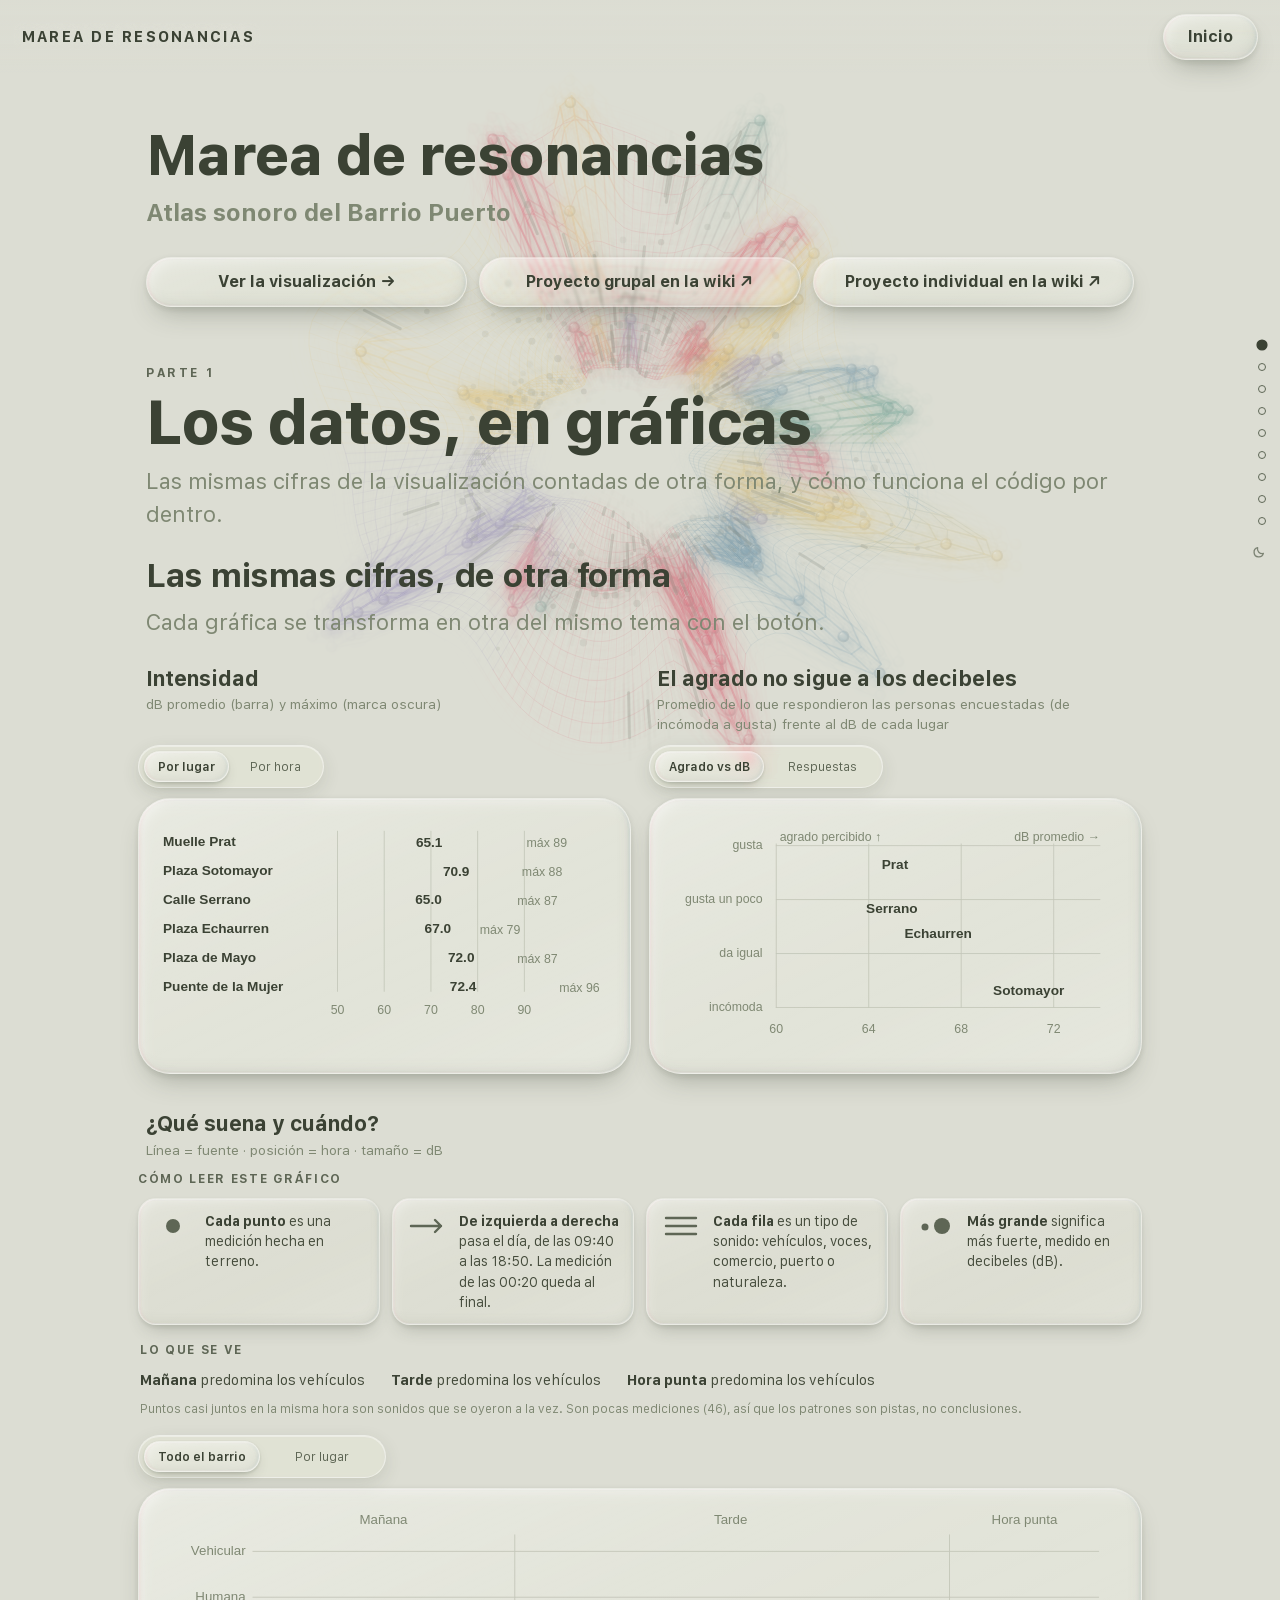
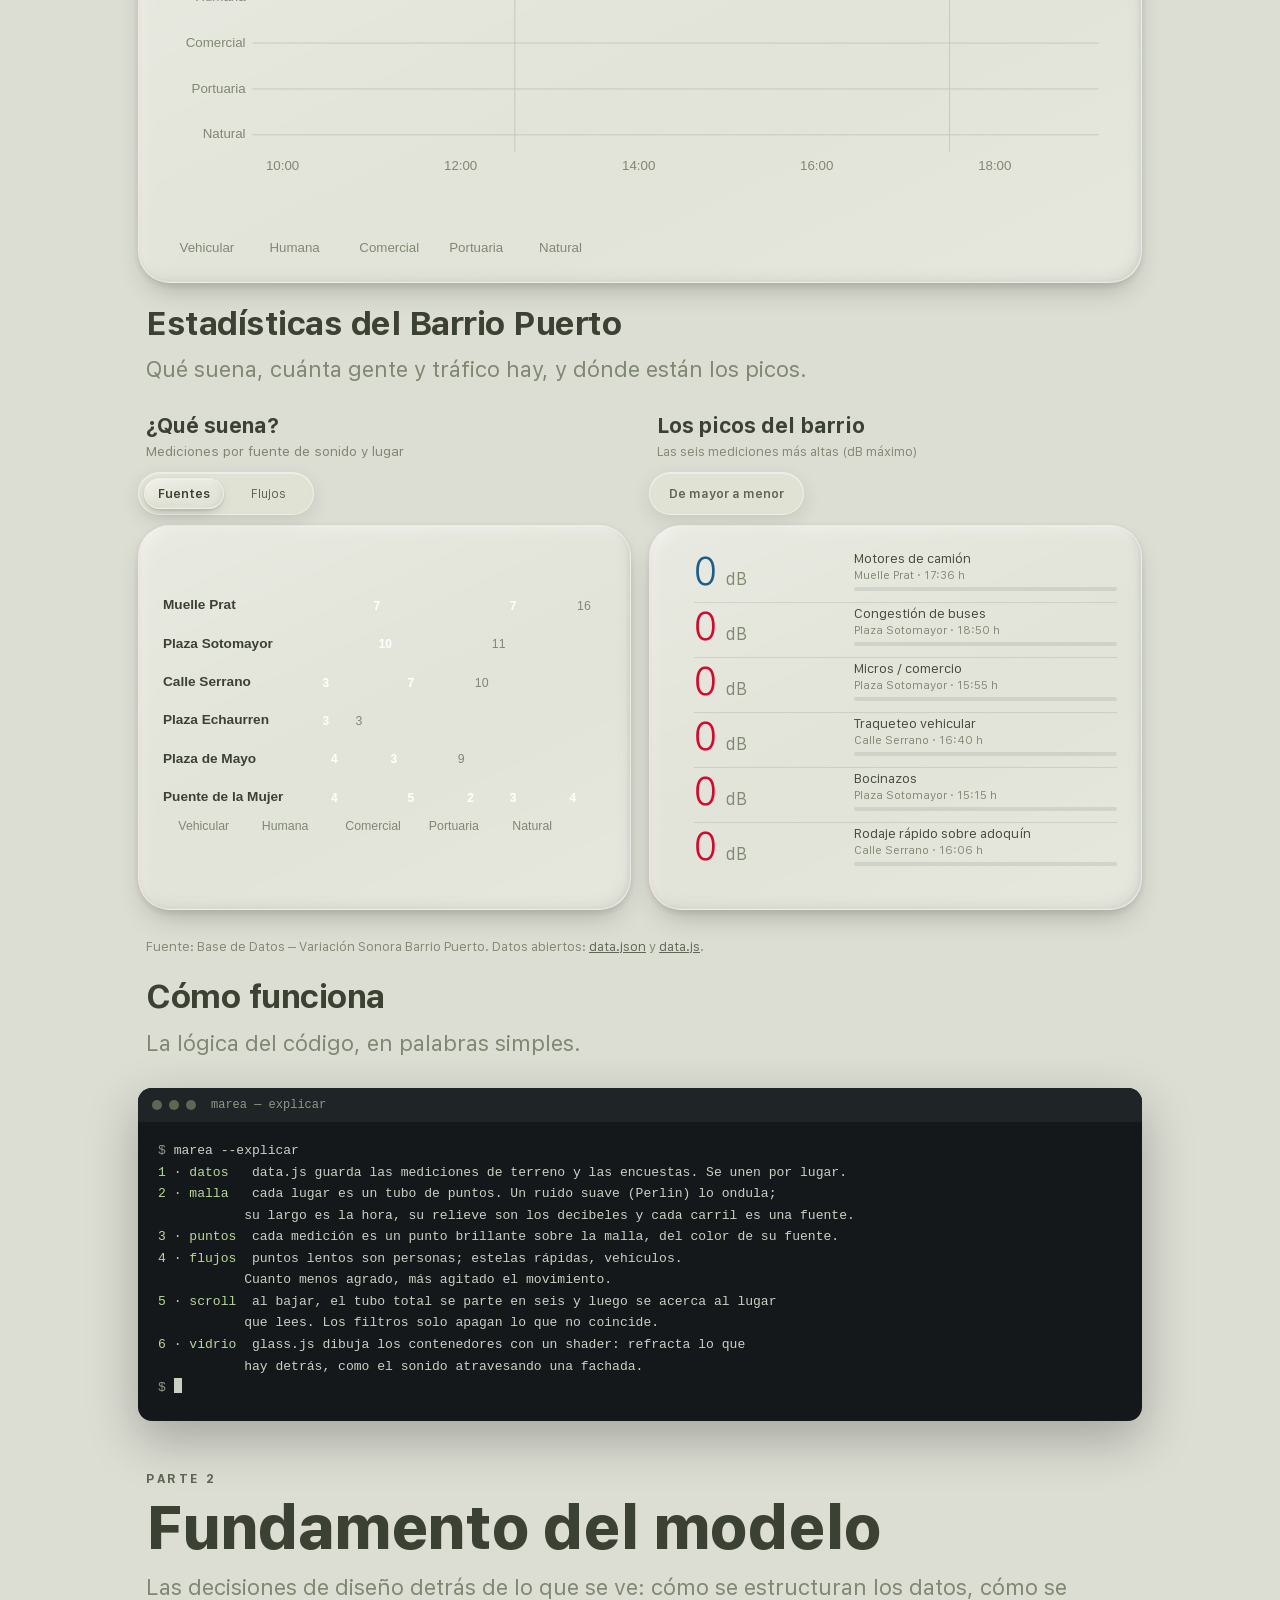
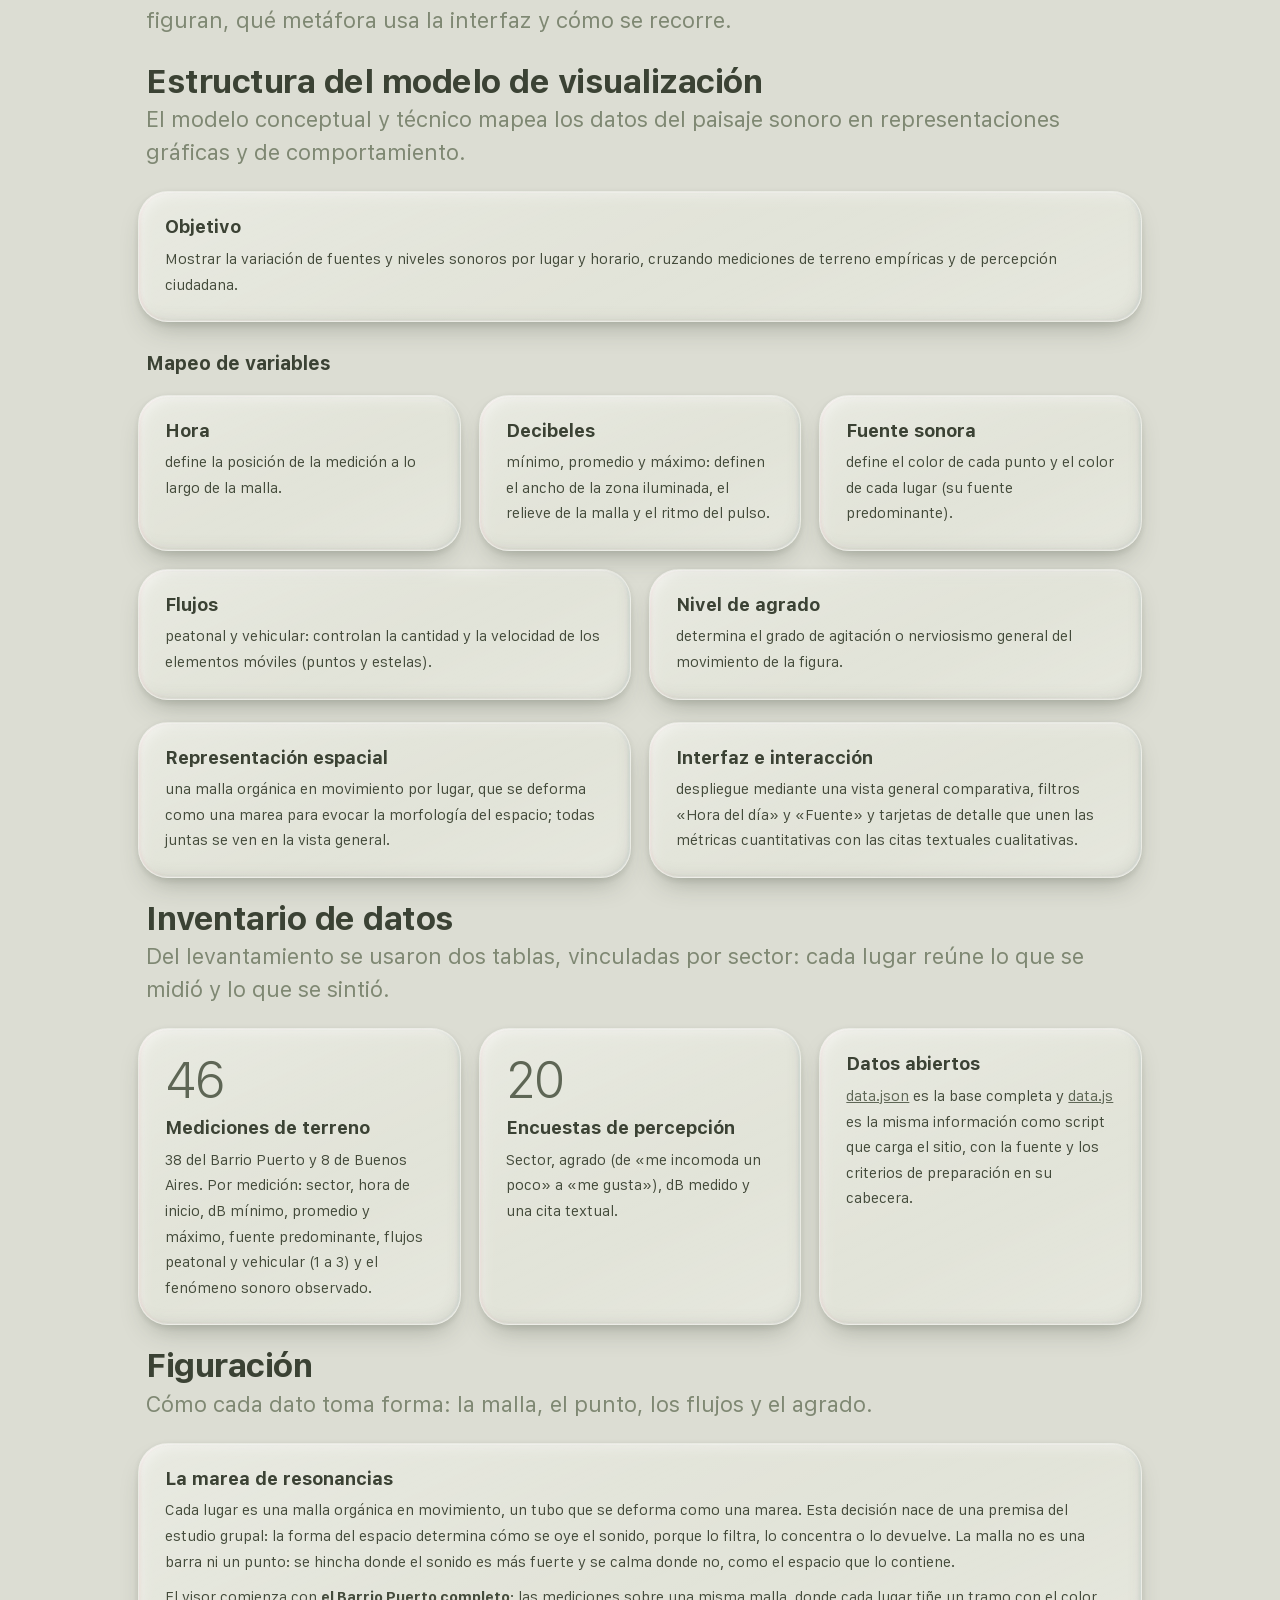
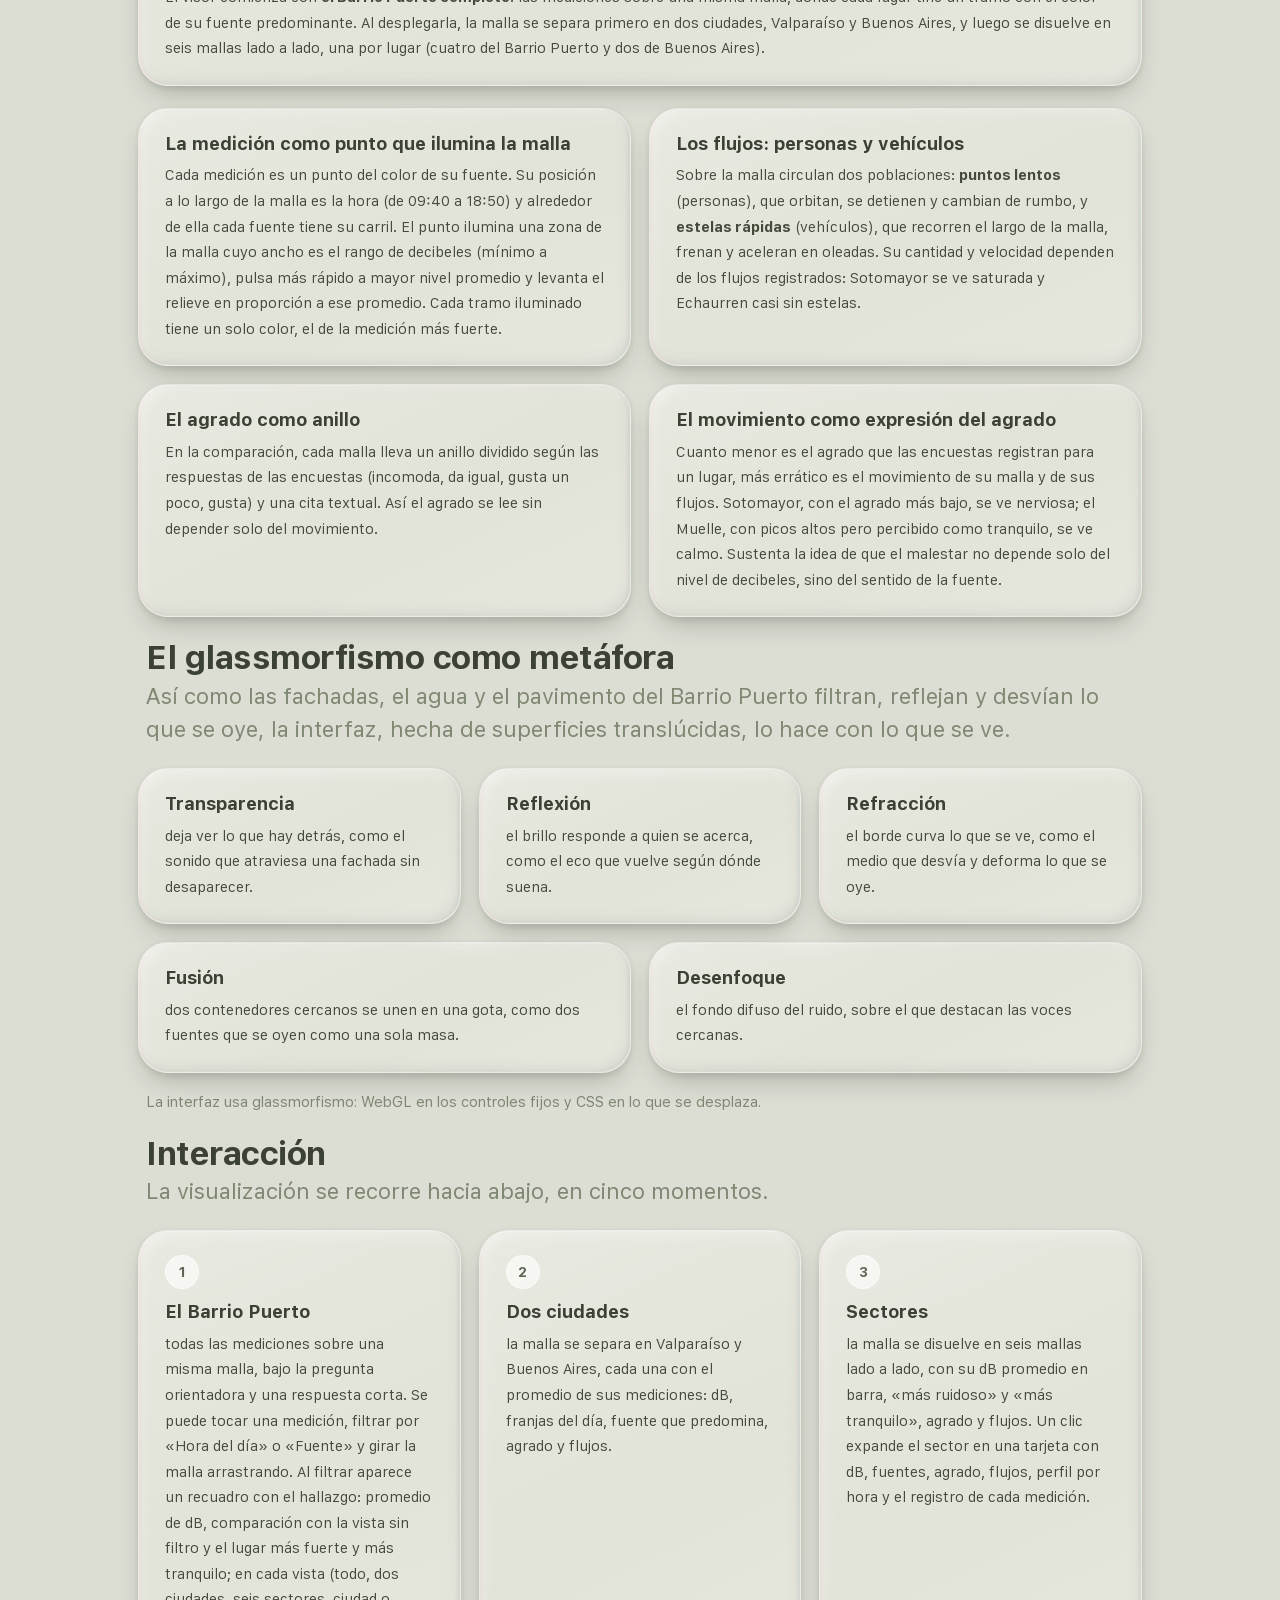
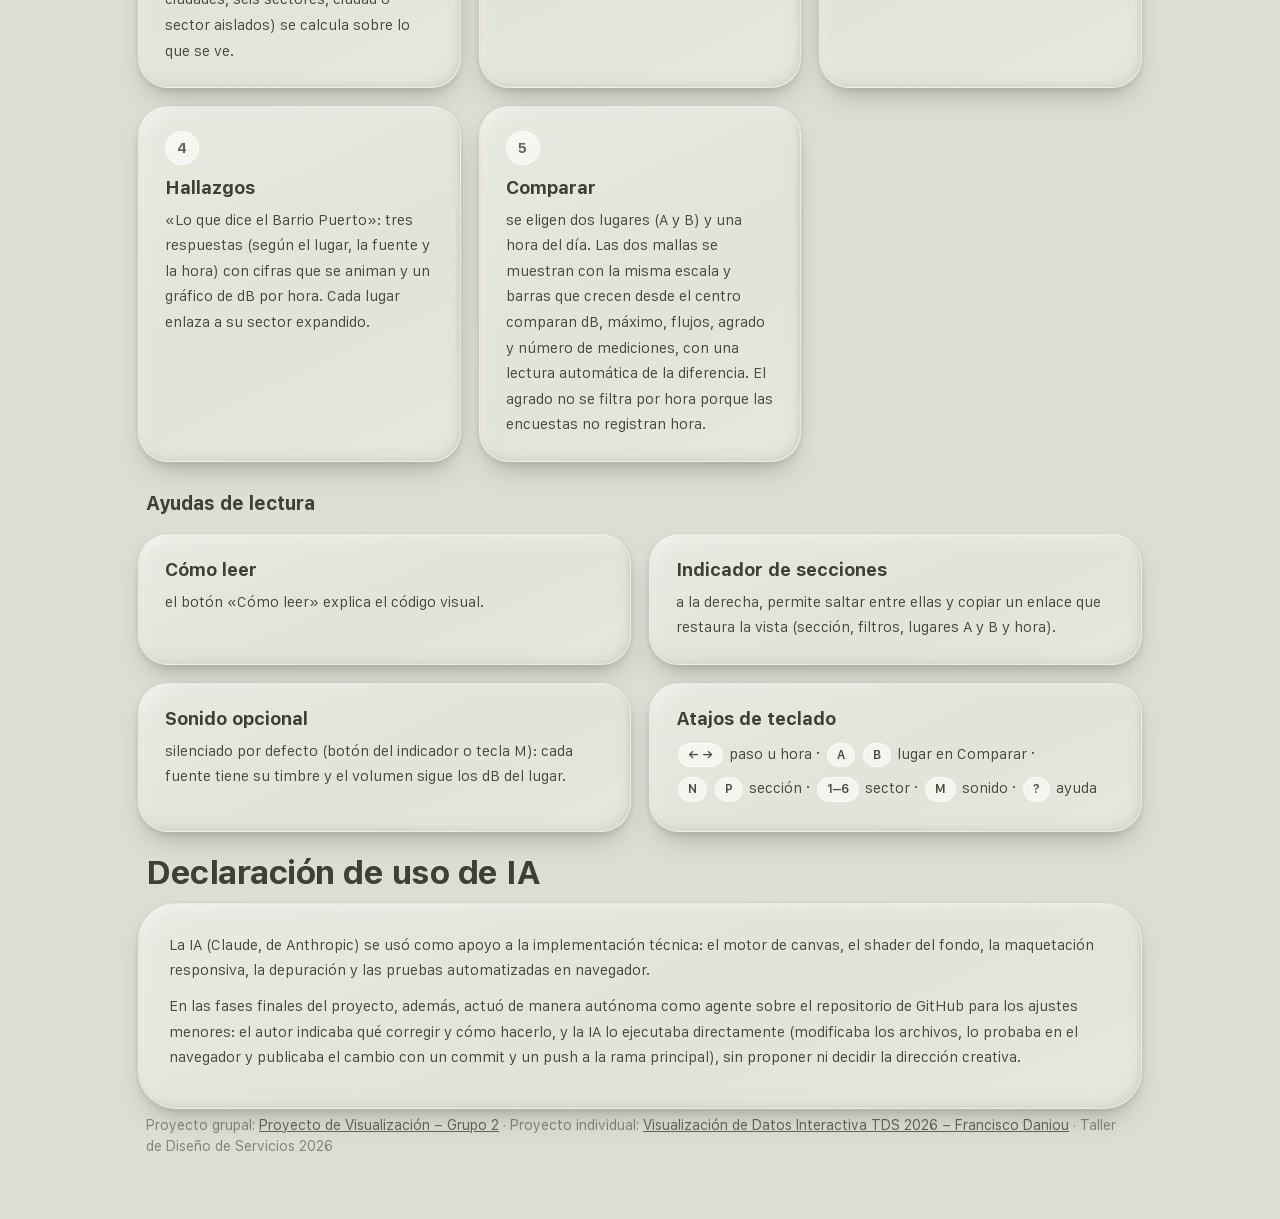
==== commit 93de0e56: "Tema: sigue al sistema en vivo (la elección manual solo vale mientras el sistema no cambie) y al cam" ====
--- a/about.html
+++ b/about.html
@@ -1,6 +1,6 @@
 <!DOCTYPE html>
-<html lang="es"><head><meta charset="utf-8"><meta name="theme-color" content="#DCDDD3"><script>(function(){var t=null;try{t=localStorage.getItem('marea-theme')}catch(e){}if(t!=='dark'&&t!=='light')t=matchMedia('(prefers-color-scheme: dark)').matches?'dark':'light';document.documentElement.dataset.theme=t;window.__DK=t==='dark';var m=document.querySelector('meta[name=theme-color]');if(m&&t==='dark')m.content='#05141F'})()</script><meta name="viewport" content="width=device-width,initial-scale=1">
-<title>Acerca de Marea de resonancias</title><link rel="preload" href="fonts/sf-pro.woff" as="font" type="font/woff" crossorigin><link rel="preload" href="fonts/sf-compact.woff" as="font" type="font/woff" crossorigin><link rel="stylesheet" href="style.css?v=232"><link id="dkcss" rel="stylesheet" href="dark.css?v=232" media="not all"><script>if(window.__DK)document.getElementById("dkcss").media="all"</script></head>
+<html lang="es"><head><meta charset="utf-8"><meta name="theme-color" content="#DCDDD3"><script>(function(){var q=matchMedia('(prefers-color-scheme: dark)').matches?'dark':'light',t=q,s=null;try{s=localStorage.getItem('marea-theme')}catch(e){}if(s){var a=s.split(':');if((a[0]==='dark'||a[0]==='light')&&a[1]===q)t=a[0];else try{localStorage.removeItem('marea-theme')}catch(e){}}document.documentElement.dataset.theme=t;window.__DK=t==='dark';var m=document.querySelector('meta[name=theme-color]');if(m&&t==='dark')m.content='#05141F'})()</script><meta name="viewport" content="width=device-width,initial-scale=1">
+<title>Acerca de Marea de resonancias</title><link rel="preload" href="fonts/sf-pro.woff" as="font" type="font/woff" crossorigin><link rel="preload" href="fonts/sf-compact.woff" as="font" type="font/woff" crossorigin><link rel="stylesheet" href="style.css?v=233"><link id="dkcss" rel="stylesheet" href="dark.css?v=233" media="not all"><script>if(window.__DK)document.getElementById("dkcss").media="all"</script></head>
 <body class="about">
 <header><b>Marea de resonancias</b><nav id="nav" class="morph"><span class="lbl" tabindex="0">Inicio</span><a class="mb" href="index.html">Visualización</a><a class="mb on" href="about.html">Acerca del estudio</a></nav></header>
 <canvas id="c" aria-hidden="true"></canvas>
@@ -35,7 +35,7 @@
 <div class="tiles">
 <article class="card tile"><span class="num">46</span><h3>Mediciones de terreno</h3><p>38 del Barrio Puerto y 8 de Buenos Aires. Por medición: sector, hora de inicio, dB mínimo, promedio y máximo, fuente predominante, flujos peatonal y vehicular (1 a 3) y el fenómeno sonoro observado.</p></article>
 <article class="card tile"><span class="num">20</span><h3>Encuestas de percepción</h3><p>Sector, agrado (de «me incomoda un poco» a «me gusta»), dB medido y una cita textual.</p></article>
-<article class="card tile"><h3>Datos abiertos</h3><p><a href="data.json">data.json</a> es la base completa y <a href="data.js?v=232">data.js</a> es la misma información como script que carga el sitio, con la fuente y los criterios de preparación en su cabecera.</p></article>
+<article class="card tile"><h3>Datos abiertos</h3><p><a href="data.json">data.json</a> es la base completa y <a href="data.js?v=233">data.js</a> es la misma información como script que carga el sitio, con la fuente y los criterios de preparación en su cabecera.</p></article>
 </div>
 
 <h2 class="sh">Figuración</h2>
@@ -80,7 +80,7 @@
 </div>
 <p class="foot">Proyecto grupal: <a href="https://wiki.ead.pucv.cl/Proyecto_de_Visualizaci%C3%B3n_-_Grupo_2">Proyecto de Visualización – Grupo 2</a> · Proyecto individual: <a href="https://wiki.ead.pucv.cl/Visualizaci%C3%B3n_de_Datos_Interactiva_TDS_2026_-_Francisco_Daniou">Visualización de Datos Interactiva TDS 2026 – Francisco Daniou</a> · Taller de Diseño de Servicios 2026</p>
 </div>
-<script src="data.js?v=232"></script><script src="vita.js?v=232"></script><script src="app.js?v=232"></script><script src="story.js?v=232"></script><script src="glass.js?v=232"></script>
+<script src="data.js?v=233"></script><script src="vita.js?v=233"></script><script src="app.js?v=233"></script><script src="story.js?v=233"></script><script src="glass.js?v=233"></script>
 <script>(function(){var S=[['hallazgos','Hallazgos']];var els=document.querySelectorAll('h2.sh');var nav=document.createElement('nav');nav.id='sec';nav.setAttribute('aria-label','Secciones de la página');
 var items=[];els.forEach(function(h){var pv=h.previousElementSibling;items.push([pv&&pv.classList.contains('part')?pv:h,h.textContent.trim()]);});
 nav.innerHTML=items.map(function(it,i){return '<button data-i="'+i+'" aria-label="'+it[1]+'"><span>'+it[1]+'</span><i></i></button>'}).join('');document.body.appendChild(nav);
@@ -88,4 +88,4 @@
 var pin=null;['wheel','touchstart','keydown'].forEach(function(ev){addEventListener(ev,function(){pin=null},{passive:true})});bs.forEach(function(b,i){b.addEventListener('click',function(){var y=items[i][0].getBoundingClientRect().top+scrollY-84;pin={i:i,y:Math.max(0,y),l:false,ly:0};scrollTo({top:y,behavior:RM?'auto':'smooth'})})});
 var act=-1;function mark(){var y=scrollY+innerHeight*.35,a=0;items.forEach(function(it,i){if(it[0].getBoundingClientRect().top+scrollY<=y)a=i});if(scrollY+innerHeight>=document.documentElement.scrollHeight-4)a=items.length-1;if(pin){var mx=document.documentElement.scrollHeight-innerHeight;if(!pin.l&&(Math.abs(scrollY-pin.y)<6||scrollY>=mx-2)){pin.l=true;pin.ly=scrollY}if(pin.l&&Math.abs(scrollY-pin.ly)>30)pin=null;else a=pin.i}if(a!==act){act=a;bs.forEach(function(b,i){b.classList.toggle('on',i===a)})}}
 addEventListener('scroll',function(){requestAnimationFrame(mark)},{passive:true});addEventListener('resize',mark);mark();})();</script>
-<script src="theme.js?v=232"></script></body></html>
+<script src="theme.js?v=233"></script></body></html>
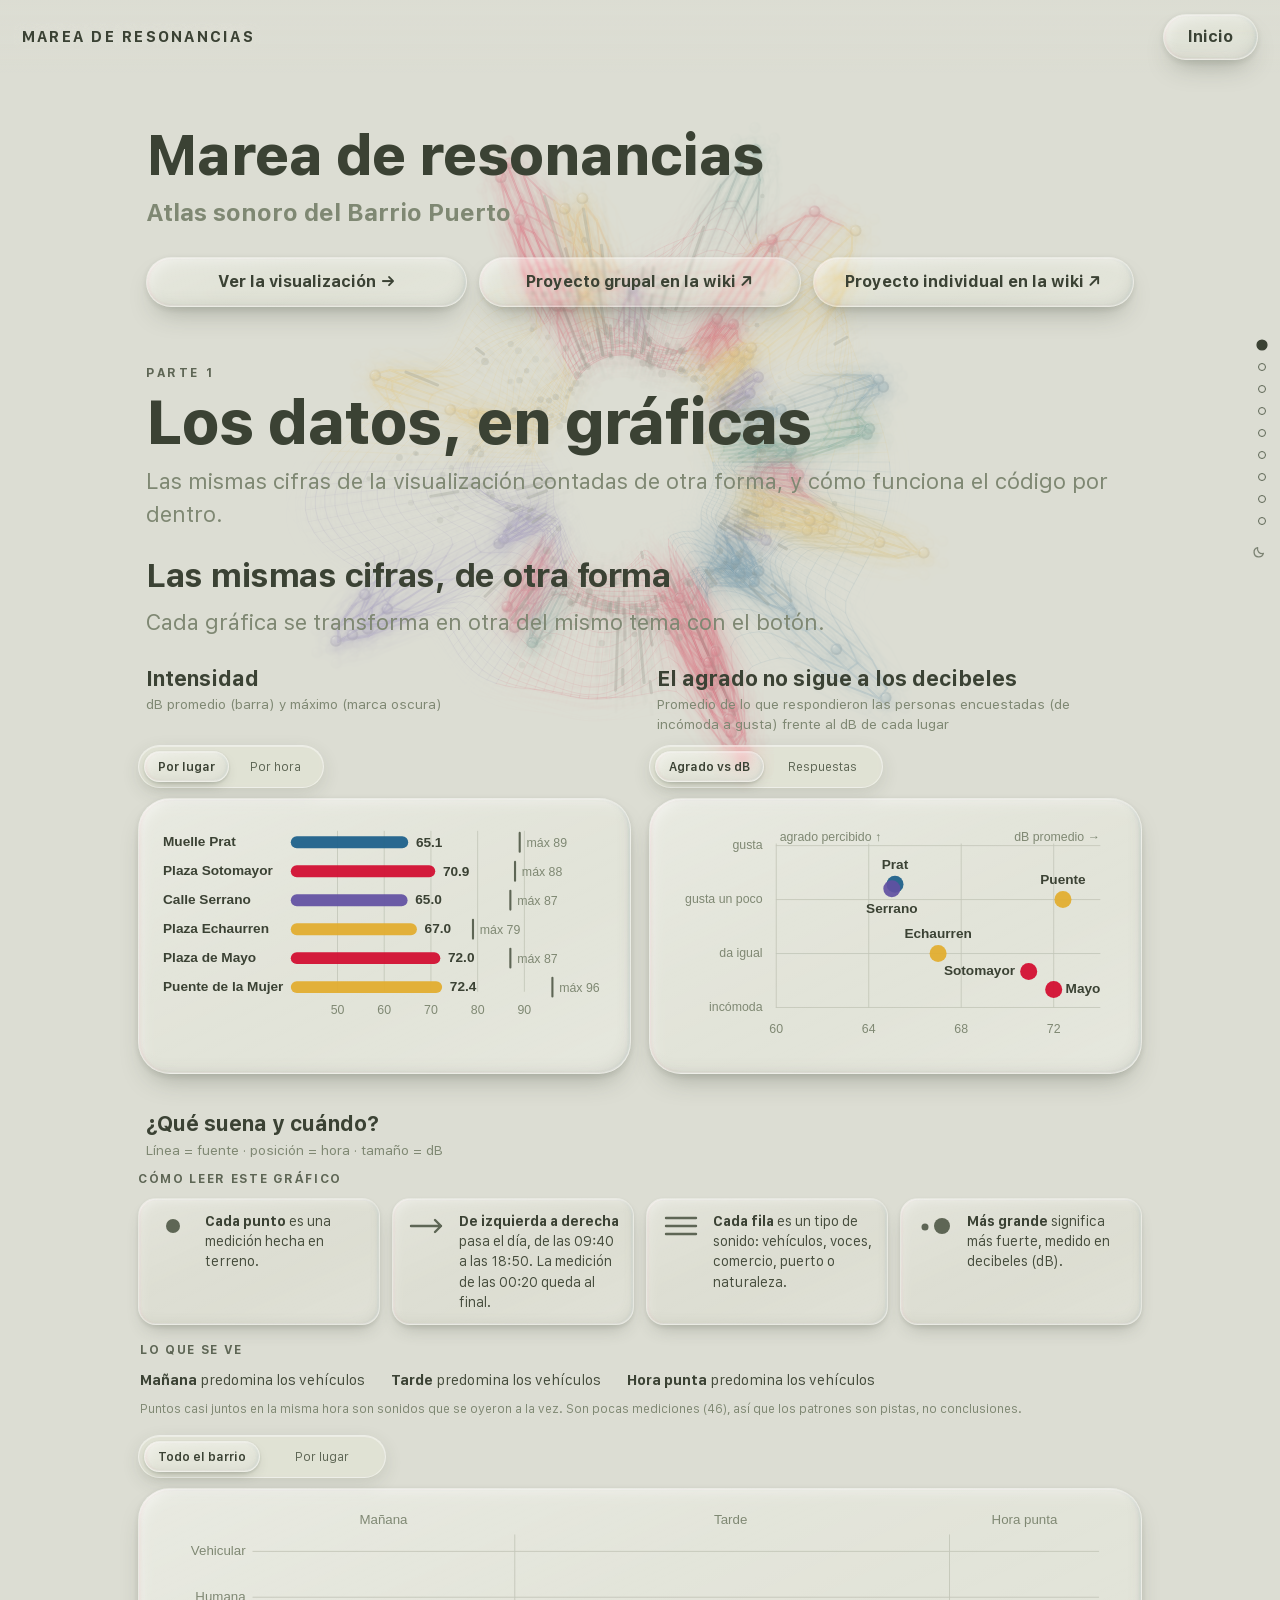
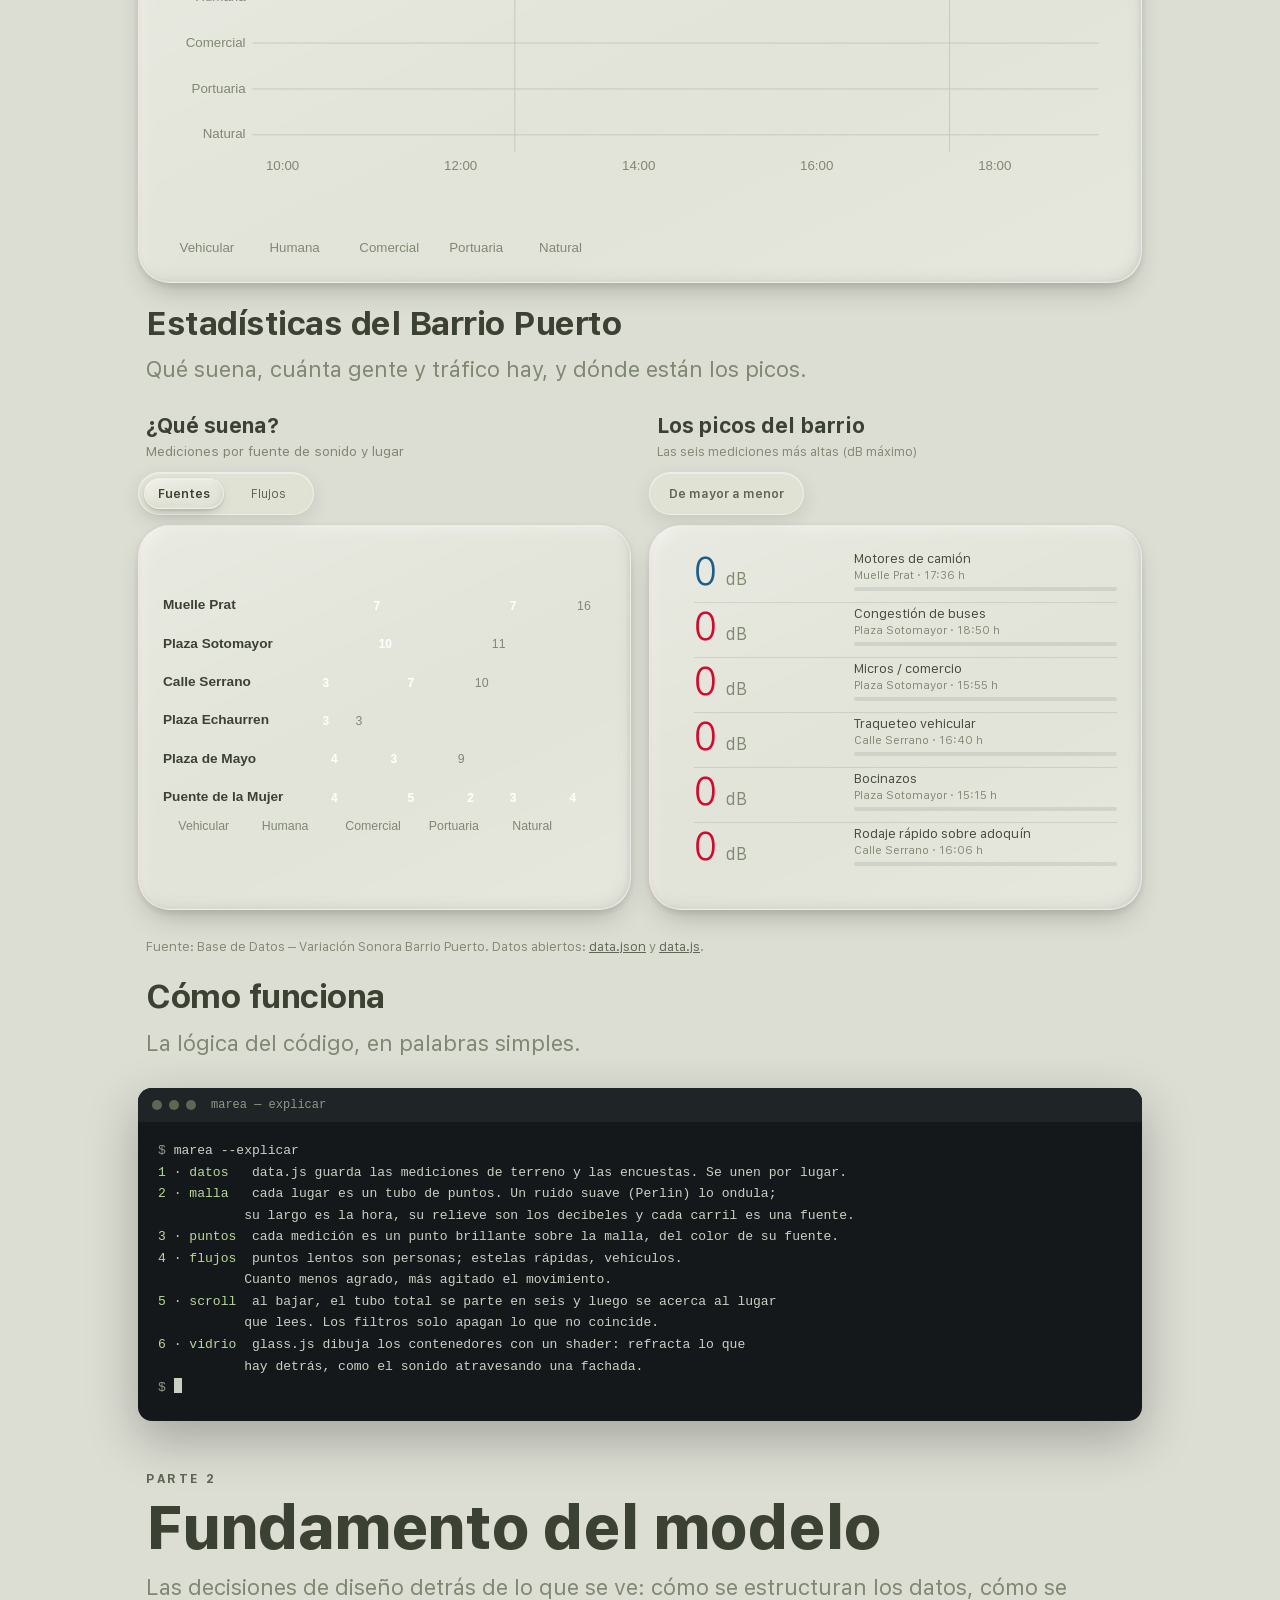
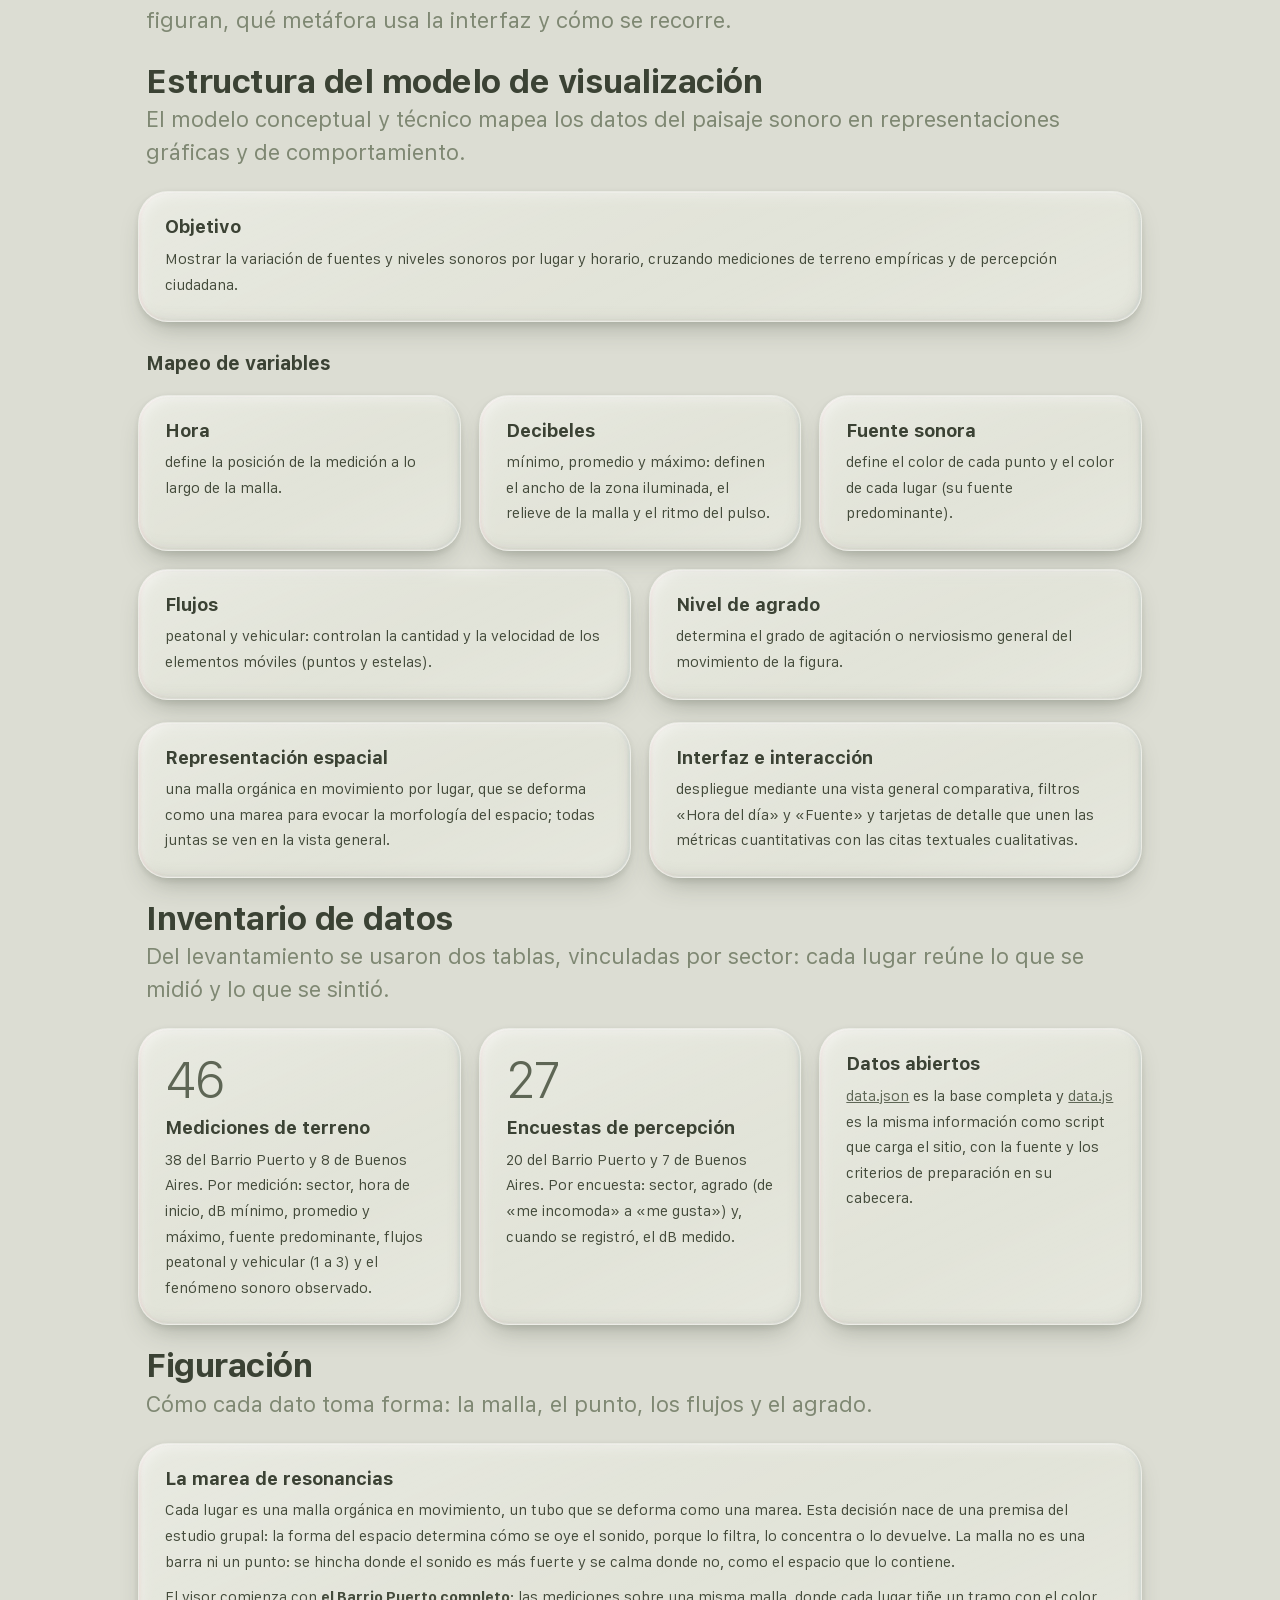
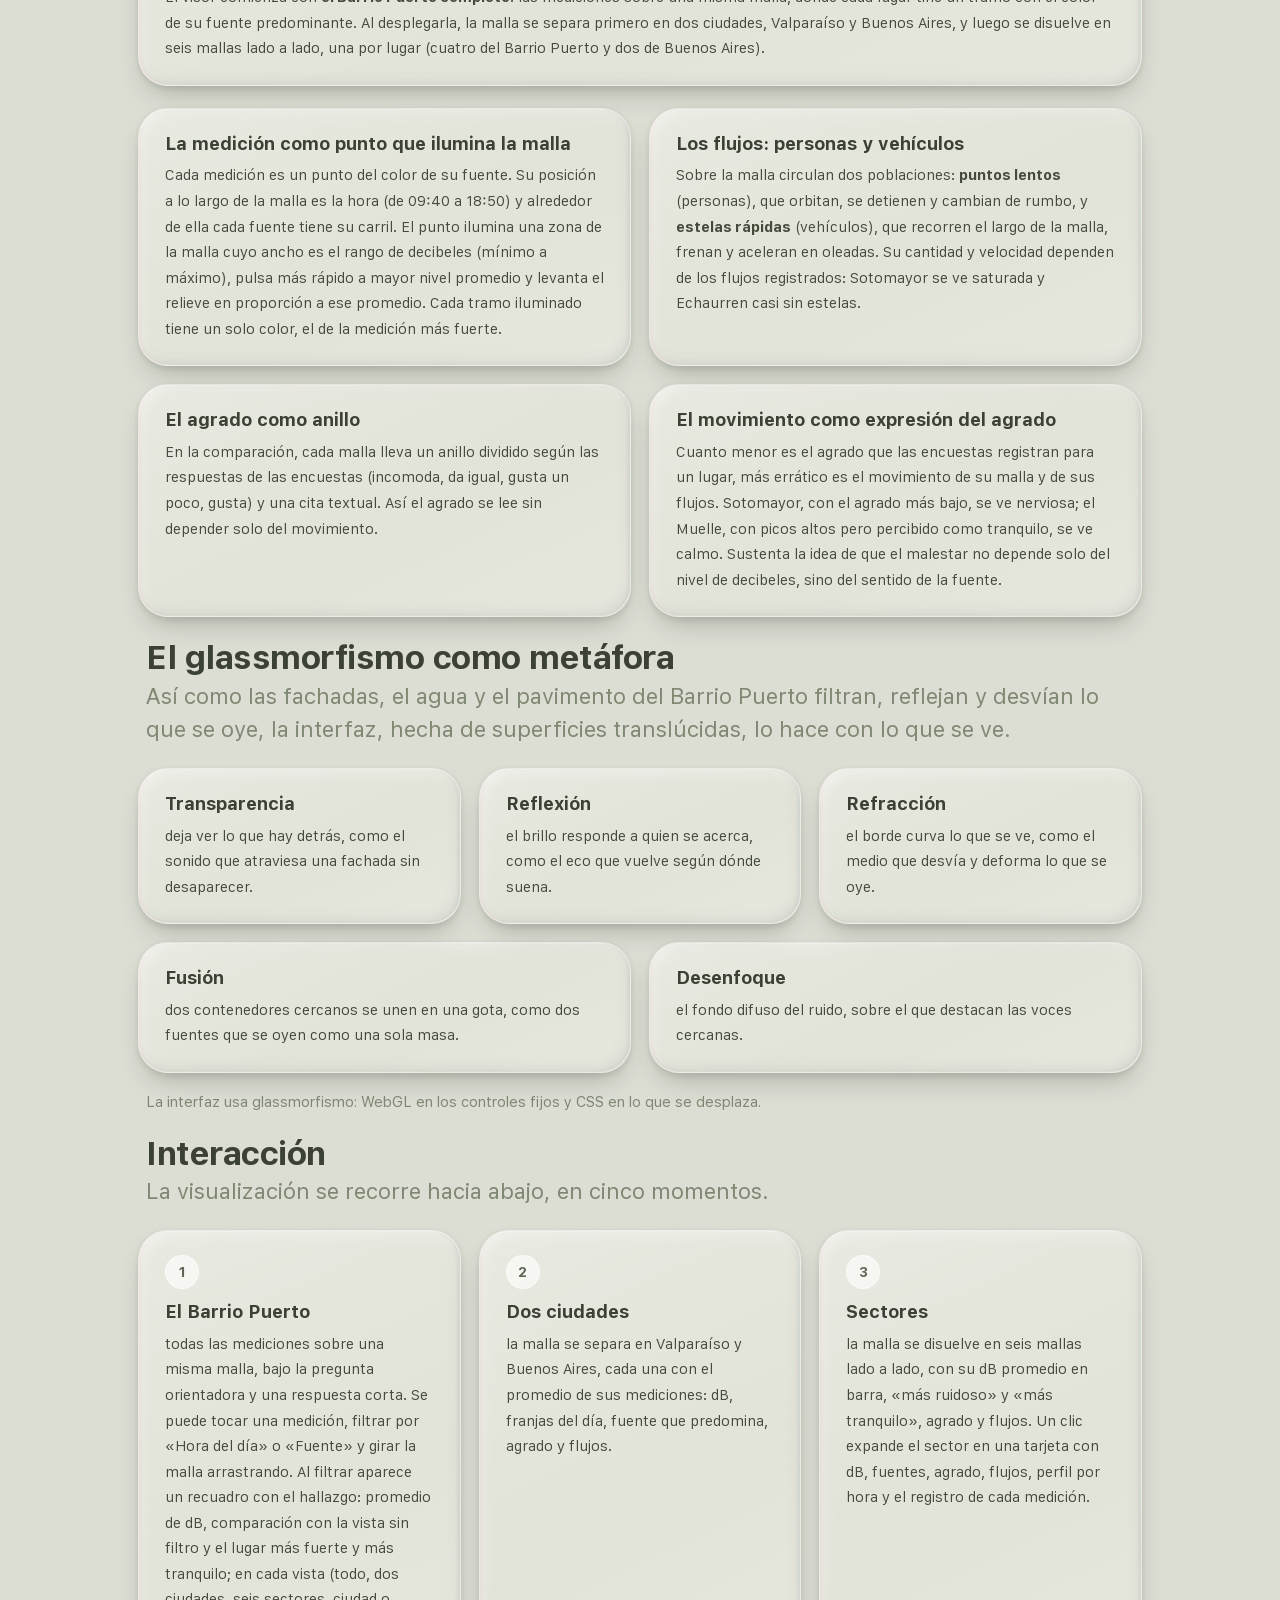
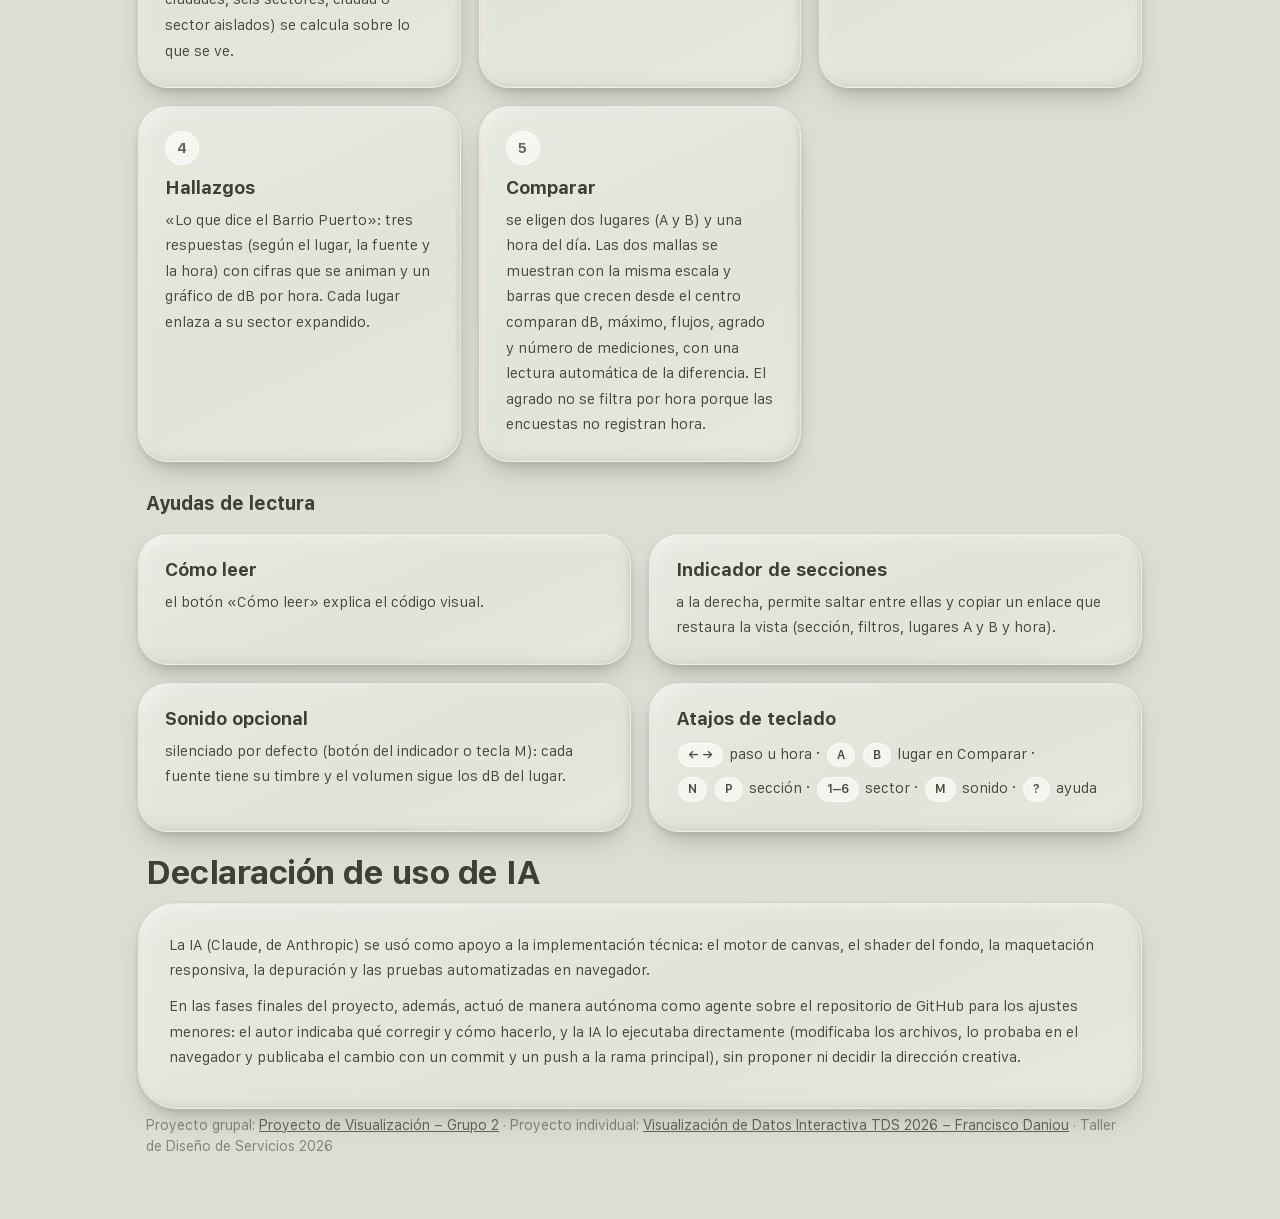
==== commit 2ac35143: "Datos: 7 encuestas de agrado de Buenos Aires (Plaza de Mayo n=3, Puente de la Mujer n=4); 27 encuest" ====
--- a/about.html
+++ b/about.html
@@ -1,6 +1,6 @@
 <!DOCTYPE html>
 <html lang="es"><head><meta charset="utf-8"><meta name="theme-color" content="#DCDDD3"><script>(function(){var q=matchMedia('(prefers-color-scheme: dark)').matches?'dark':'light',t=q,s=null;try{s=localStorage.getItem('marea-theme')}catch(e){}if(s){var a=s.split(':');if((a[0]==='dark'||a[0]==='light')&&a[1]===q)t=a[0];else try{localStorage.removeItem('marea-theme')}catch(e){}}document.documentElement.dataset.theme=t;window.__DK=t==='dark';var m=document.querySelector('meta[name=theme-color]');if(m&&t==='dark')m.content='#05141F'})()</script><meta name="viewport" content="width=device-width,initial-scale=1">
-<title>Acerca de Marea de resonancias</title><link rel="preload" href="fonts/sf-pro.woff" as="font" type="font/woff" crossorigin><link rel="preload" href="fonts/sf-compact.woff" as="font" type="font/woff" crossorigin><link rel="stylesheet" href="style.css?v=233"><link id="dkcss" rel="stylesheet" href="dark.css?v=233" media="not all"><script>if(window.__DK)document.getElementById("dkcss").media="all"</script></head>
+<title>Acerca de Marea de resonancias</title><link rel="preload" href="fonts/sf-pro.woff" as="font" type="font/woff" crossorigin><link rel="preload" href="fonts/sf-compact.woff" as="font" type="font/woff" crossorigin><link rel="stylesheet" href="style.css?v=234"><link id="dkcss" rel="stylesheet" href="dark.css?v=234" media="not all"><script>if(window.__DK)document.getElementById("dkcss").media="all"</script></head>
 <body class="about">
 <header><b>Marea de resonancias</b><nav id="nav" class="morph"><span class="lbl" tabindex="0">Inicio</span><a class="mb" href="index.html">Visualización</a><a class="mb on" href="about.html">Acerca del estudio</a></nav></header>
 <canvas id="c" aria-hidden="true"></canvas>
@@ -34,8 +34,8 @@
 <p class="lead3">Del levantamiento se usaron dos tablas, vinculadas por sector: cada lugar reúne lo que se midió y lo que se sintió.</p>
 <div class="tiles">
 <article class="card tile"><span class="num">46</span><h3>Mediciones de terreno</h3><p>38 del Barrio Puerto y 8 de Buenos Aires. Por medición: sector, hora de inicio, dB mínimo, promedio y máximo, fuente predominante, flujos peatonal y vehicular (1 a 3) y el fenómeno sonoro observado.</p></article>
-<article class="card tile"><span class="num">20</span><h3>Encuestas de percepción</h3><p>Sector, agrado (de «me incomoda un poco» a «me gusta»), dB medido y una cita textual.</p></article>
-<article class="card tile"><h3>Datos abiertos</h3><p><a href="data.json">data.json</a> es la base completa y <a href="data.js?v=233">data.js</a> es la misma información como script que carga el sitio, con la fuente y los criterios de preparación en su cabecera.</p></article>
+<article class="card tile"><span class="num">27</span><h3>Encuestas de percepción</h3><p>20 del Barrio Puerto y 7 de Buenos Aires. Por encuesta: sector, agrado (de «me incomoda» a «me gusta») y, cuando se registró, el dB medido.</p></article>
+<article class="card tile"><h3>Datos abiertos</h3><p><a href="data.json">data.json</a> es la base completa y <a href="data.js?v=234">data.js</a> es la misma información como script que carga el sitio, con la fuente y los criterios de preparación en su cabecera.</p></article>
 </div>
 
 <h2 class="sh">Figuración</h2>
@@ -80,7 +80,7 @@
 </div>
 <p class="foot">Proyecto grupal: <a href="https://wiki.ead.pucv.cl/Proyecto_de_Visualizaci%C3%B3n_-_Grupo_2">Proyecto de Visualización – Grupo 2</a> · Proyecto individual: <a href="https://wiki.ead.pucv.cl/Visualizaci%C3%B3n_de_Datos_Interactiva_TDS_2026_-_Francisco_Daniou">Visualización de Datos Interactiva TDS 2026 – Francisco Daniou</a> · Taller de Diseño de Servicios 2026</p>
 </div>
-<script src="data.js?v=233"></script><script src="vita.js?v=233"></script><script src="app.js?v=233"></script><script src="story.js?v=233"></script><script src="glass.js?v=233"></script>
+<script src="data.js?v=234"></script><script src="vita.js?v=234"></script><script src="app.js?v=234"></script><script src="story.js?v=234"></script><script src="glass.js?v=234"></script>
 <script>(function(){var S=[['hallazgos','Hallazgos']];var els=document.querySelectorAll('h2.sh');var nav=document.createElement('nav');nav.id='sec';nav.setAttribute('aria-label','Secciones de la página');
 var items=[];els.forEach(function(h){var pv=h.previousElementSibling;items.push([pv&&pv.classList.contains('part')?pv:h,h.textContent.trim()]);});
 nav.innerHTML=items.map(function(it,i){return '<button data-i="'+i+'" aria-label="'+it[1]+'"><span>'+it[1]+'</span><i></i></button>'}).join('');document.body.appendChild(nav);
@@ -88,4 +88,4 @@
 var pin=null;['wheel','touchstart','keydown'].forEach(function(ev){addEventListener(ev,function(){pin=null},{passive:true})});bs.forEach(function(b,i){b.addEventListener('click',function(){var y=items[i][0].getBoundingClientRect().top+scrollY-84;pin={i:i,y:Math.max(0,y),l:false,ly:0};scrollTo({top:y,behavior:RM?'auto':'smooth'})})});
 var act=-1;function mark(){var y=scrollY+innerHeight*.35,a=0;items.forEach(function(it,i){if(it[0].getBoundingClientRect().top+scrollY<=y)a=i});if(scrollY+innerHeight>=document.documentElement.scrollHeight-4)a=items.length-1;if(pin){var mx=document.documentElement.scrollHeight-innerHeight;if(!pin.l&&(Math.abs(scrollY-pin.y)<6||scrollY>=mx-2)){pin.l=true;pin.ly=scrollY}if(pin.l&&Math.abs(scrollY-pin.ly)>30)pin=null;else a=pin.i}if(a!==act){act=a;bs.forEach(function(b,i){b.classList.toggle('on',i===a)})}}
 addEventListener('scroll',function(){requestAnimationFrame(mark)},{passive:true});addEventListener('resize',mark);mark();})();</script>
-<script src="theme.js?v=233"></script></body></html>
+<script src="theme.js?v=234"></script></body></html>
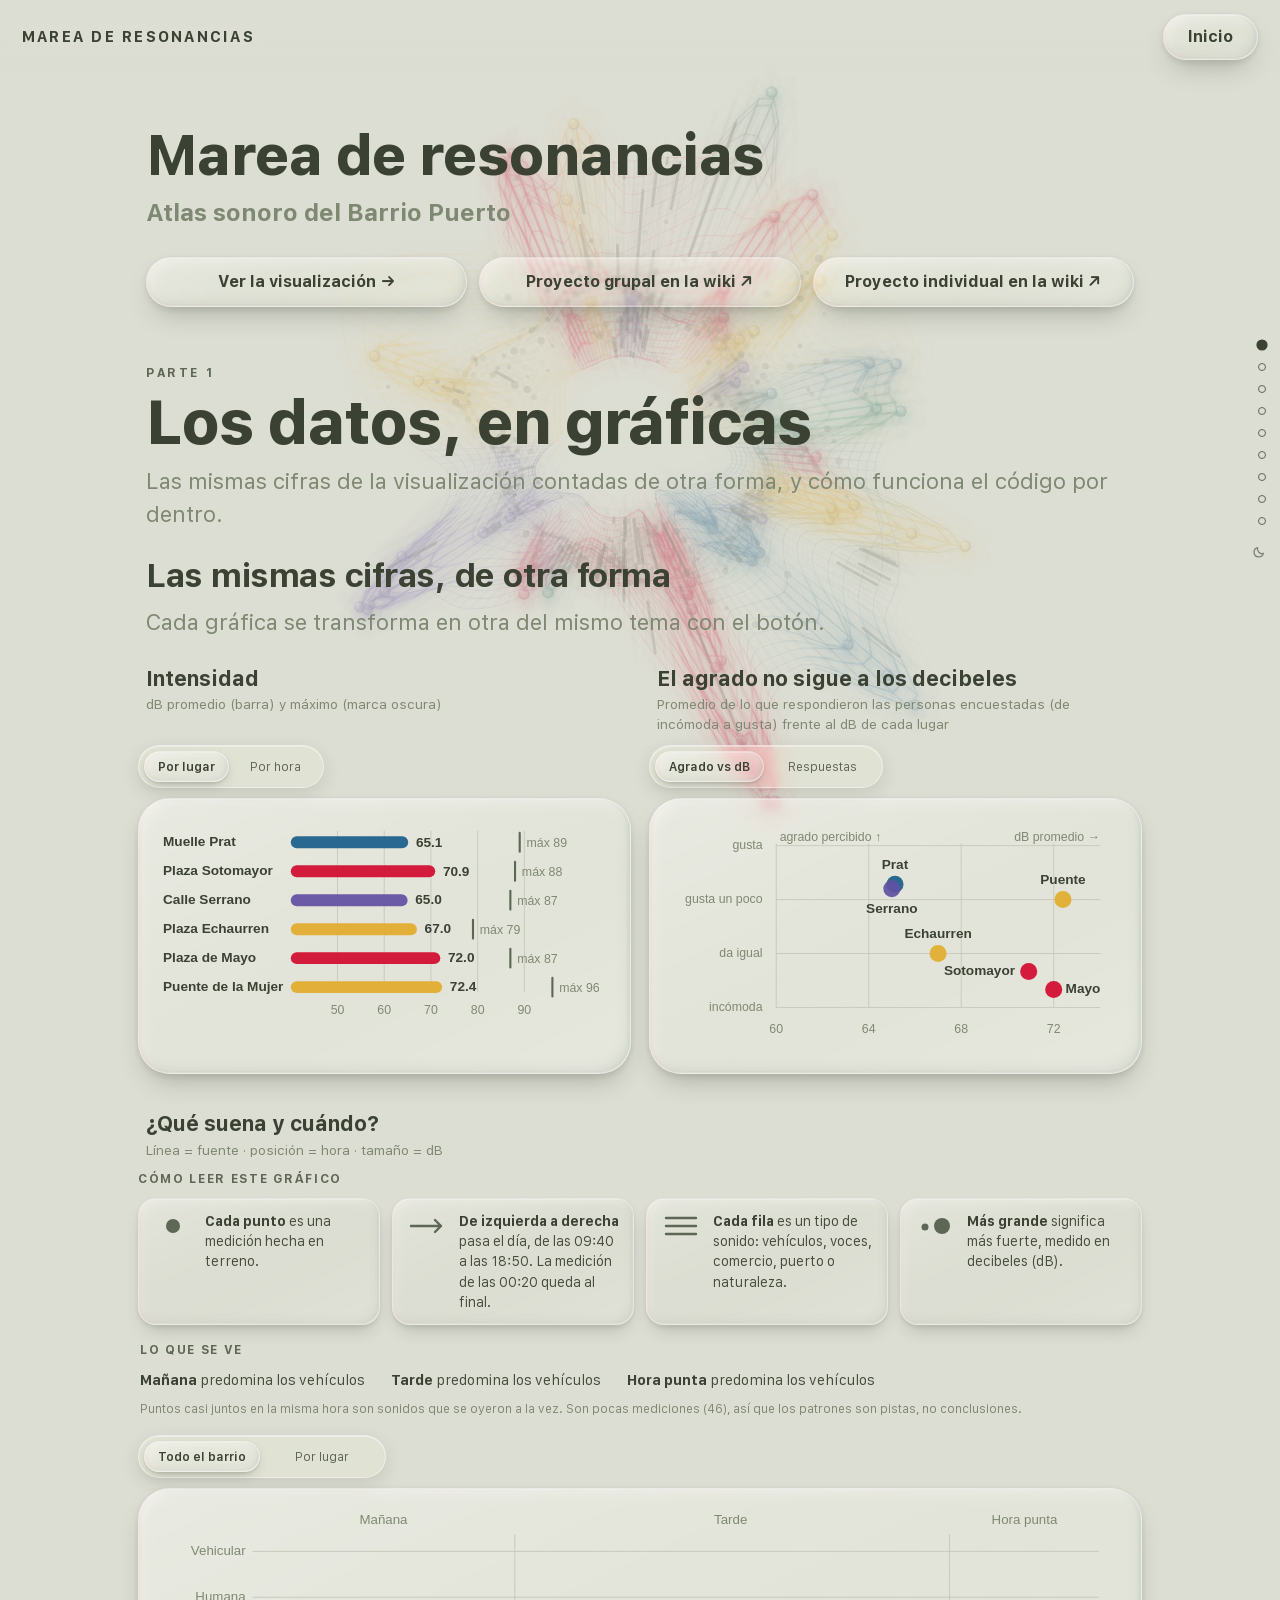
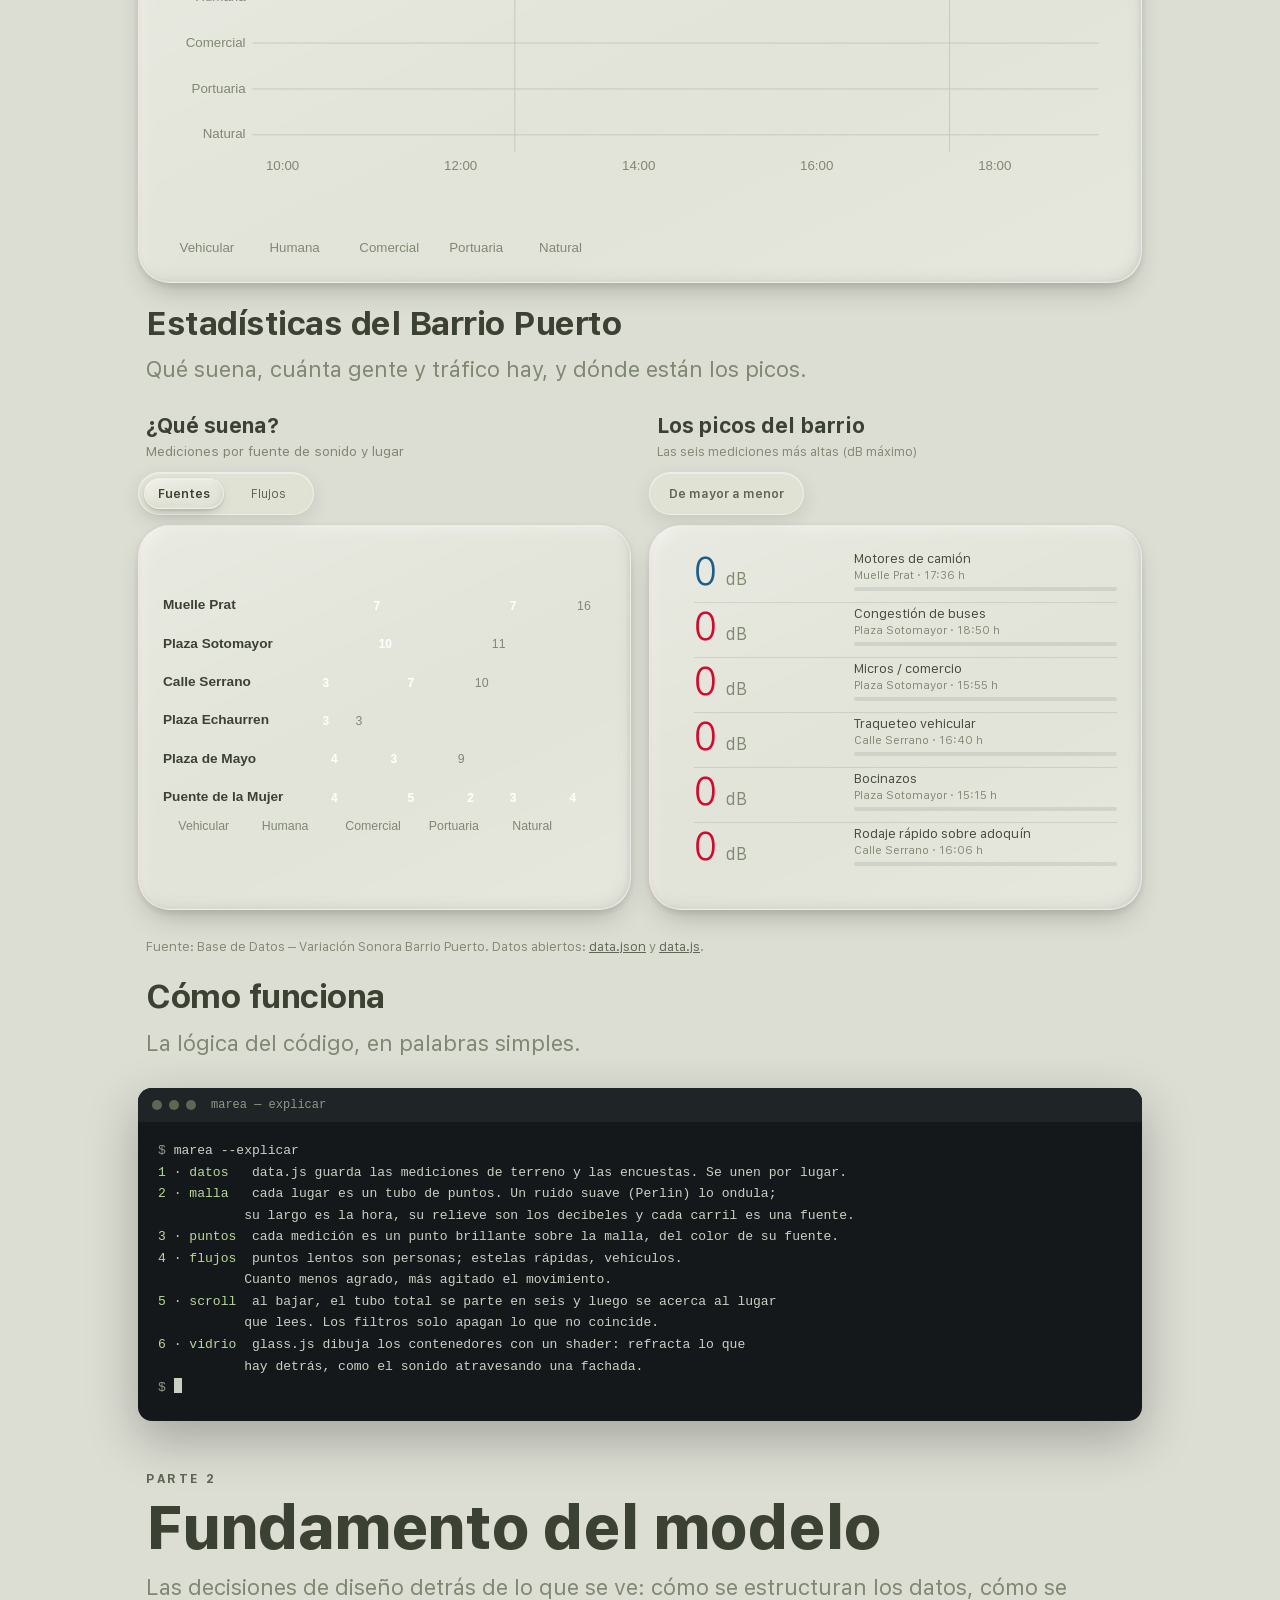
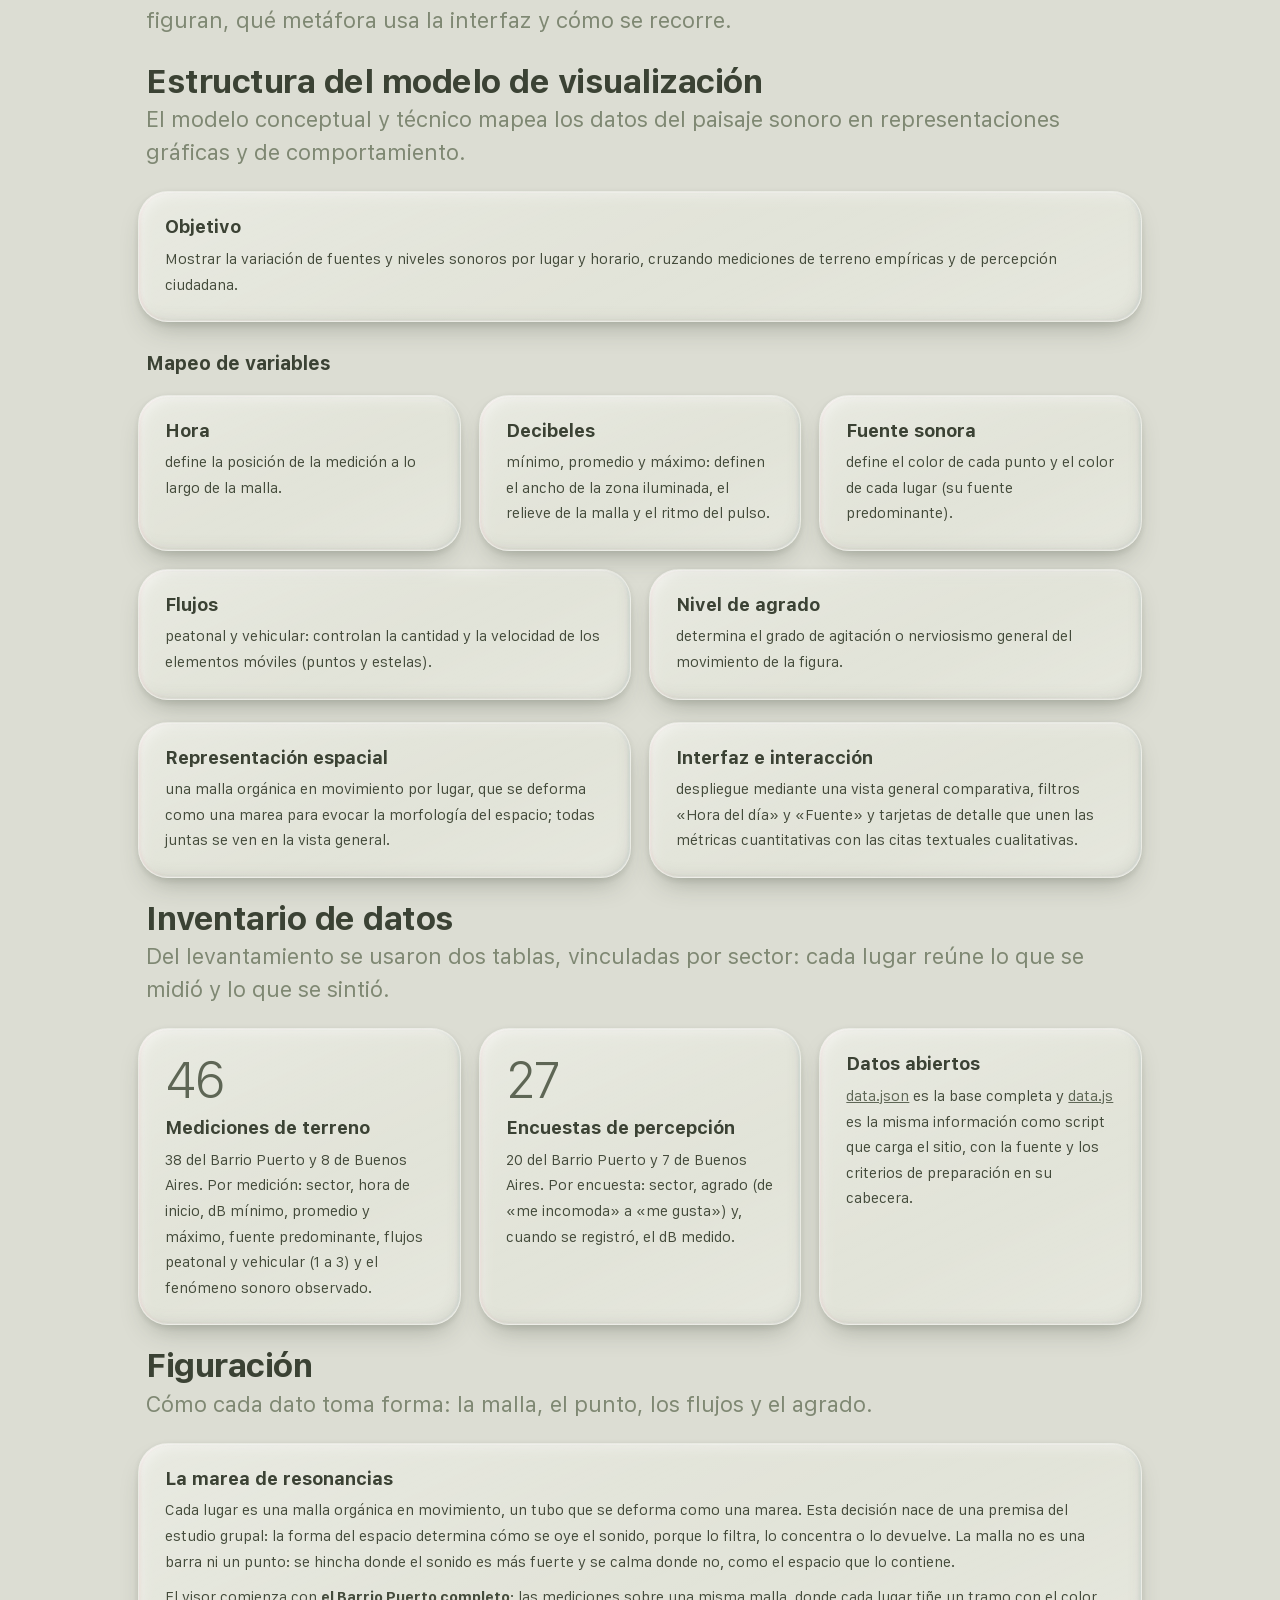
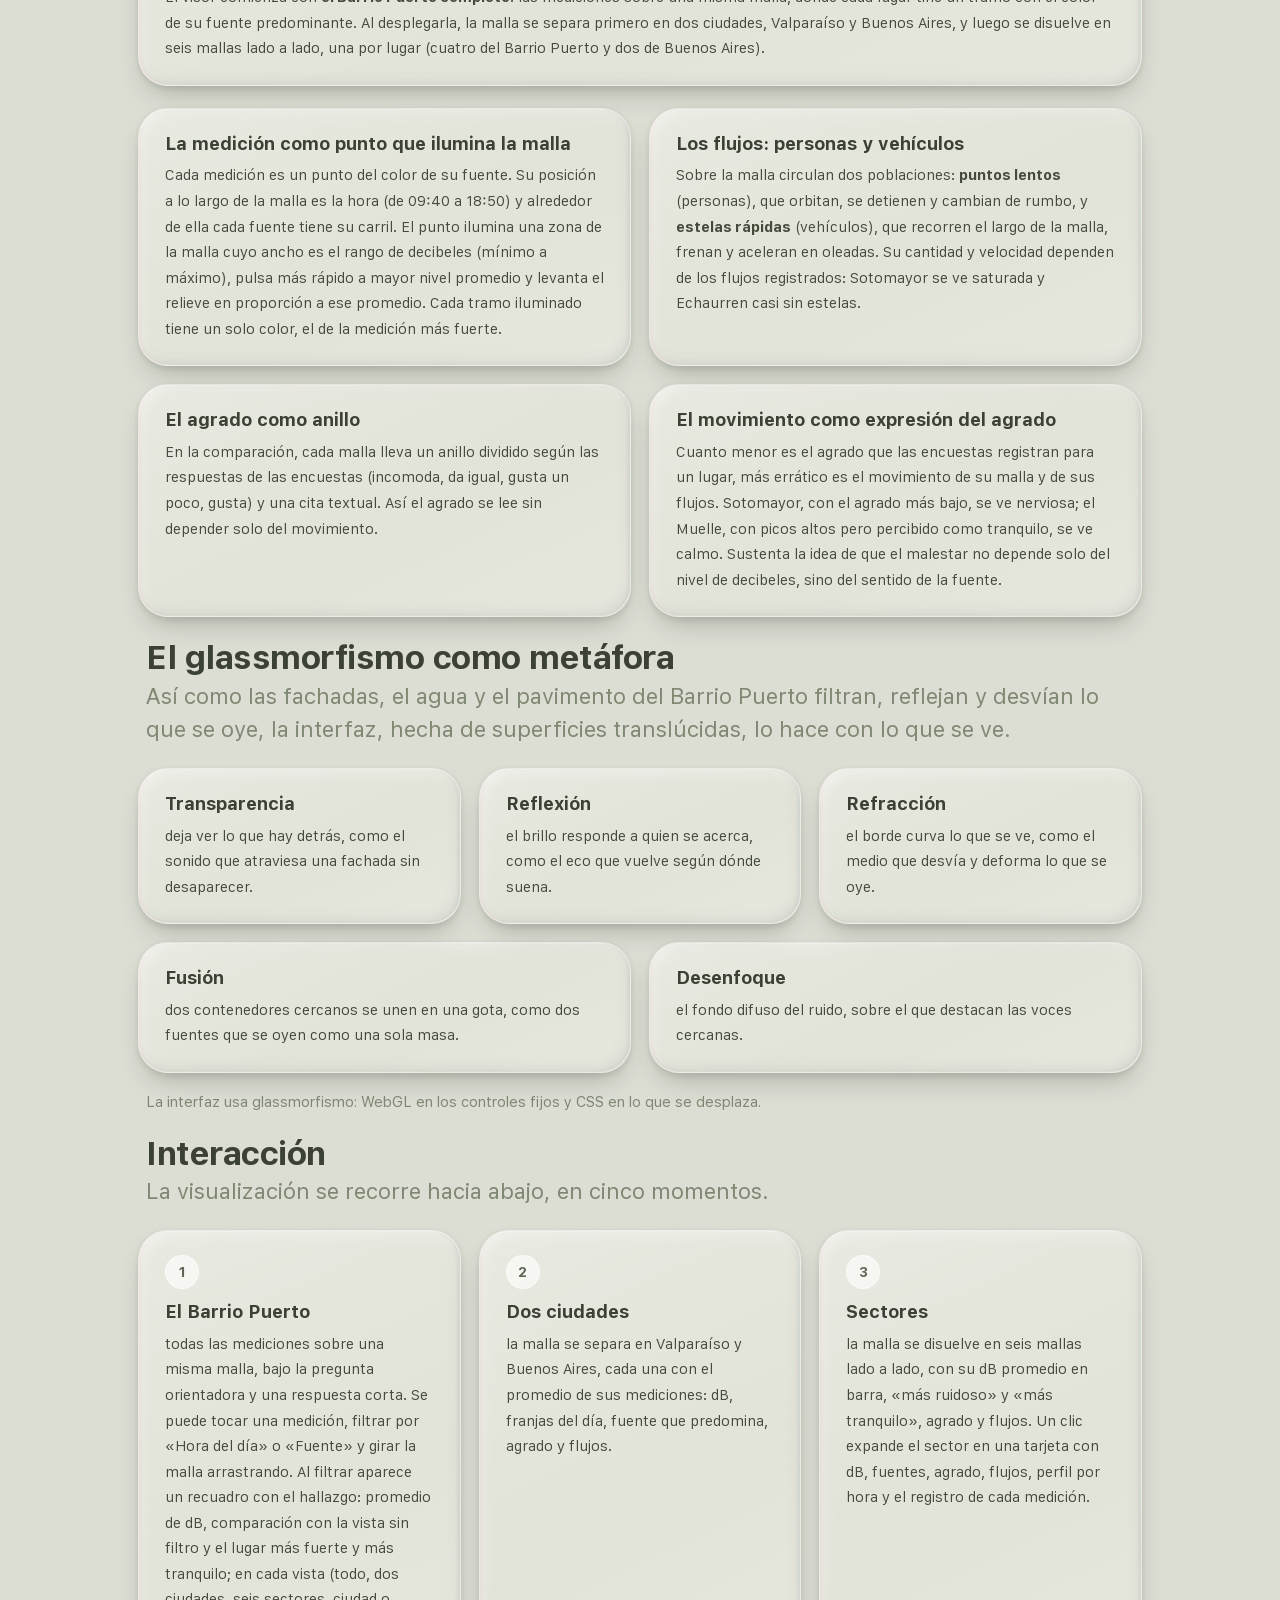
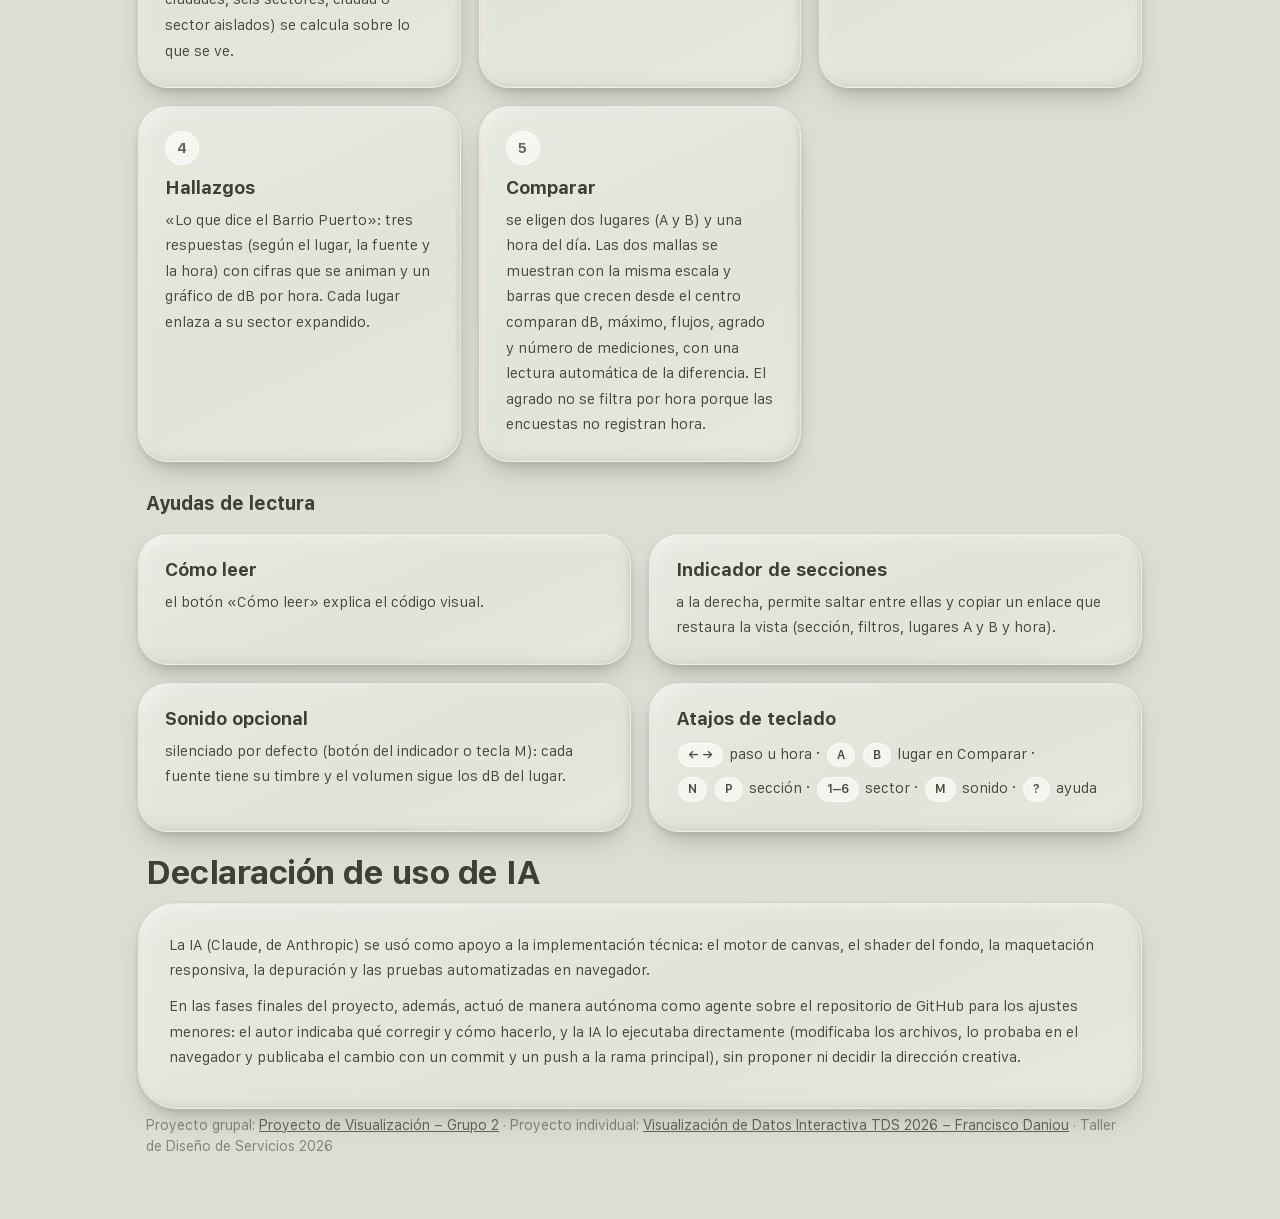
==== commit a380275e: "Cómo leer (incluida la del comparador) y La pregunta se cierran al hacer clic fuera Co-Authored-By: " ====
--- a/about.html
+++ b/about.html
@@ -1,6 +1,6 @@
 <!DOCTYPE html>
 <html lang="es"><head><meta charset="utf-8"><meta name="theme-color" content="#DCDDD3"><script>(function(){var q=matchMedia('(prefers-color-scheme: dark)').matches?'dark':'light',t=q,s=null;try{s=localStorage.getItem('marea-theme')}catch(e){}if(s){var a=s.split(':');if((a[0]==='dark'||a[0]==='light')&&a[1]===q)t=a[0];else try{localStorage.removeItem('marea-theme')}catch(e){}}document.documentElement.dataset.theme=t;window.__DK=t==='dark';var m=document.querySelector('meta[name=theme-color]');if(m&&t==='dark')m.content='#05141F'})()</script><meta name="viewport" content="width=device-width,initial-scale=1">
-<title>Acerca de Marea de resonancias</title><link rel="preload" href="fonts/sf-pro.woff" as="font" type="font/woff" crossorigin><link rel="preload" href="fonts/sf-compact.woff" as="font" type="font/woff" crossorigin><link rel="stylesheet" href="style.css?v=234"><link id="dkcss" rel="stylesheet" href="dark.css?v=234" media="not all"><script>if(window.__DK)document.getElementById("dkcss").media="all"</script></head>
+<title>Acerca de Marea de resonancias</title><link rel="preload" href="fonts/sf-pro.woff" as="font" type="font/woff" crossorigin><link rel="preload" href="fonts/sf-compact.woff" as="font" type="font/woff" crossorigin><link rel="stylesheet" href="style.css?v=235"><link id="dkcss" rel="stylesheet" href="dark.css?v=235" media="not all"><script>if(window.__DK)document.getElementById("dkcss").media="all"</script></head>
 <body class="about">
 <header><b>Marea de resonancias</b><nav id="nav" class="morph"><span class="lbl" tabindex="0">Inicio</span><a class="mb" href="index.html">Visualización</a><a class="mb on" href="about.html">Acerca del estudio</a></nav></header>
 <canvas id="c" aria-hidden="true"></canvas>
@@ -35,7 +35,7 @@
 <div class="tiles">
 <article class="card tile"><span class="num">46</span><h3>Mediciones de terreno</h3><p>38 del Barrio Puerto y 8 de Buenos Aires. Por medición: sector, hora de inicio, dB mínimo, promedio y máximo, fuente predominante, flujos peatonal y vehicular (1 a 3) y el fenómeno sonoro observado.</p></article>
 <article class="card tile"><span class="num">27</span><h3>Encuestas de percepción</h3><p>20 del Barrio Puerto y 7 de Buenos Aires. Por encuesta: sector, agrado (de «me incomoda» a «me gusta») y, cuando se registró, el dB medido.</p></article>
-<article class="card tile"><h3>Datos abiertos</h3><p><a href="data.json">data.json</a> es la base completa y <a href="data.js?v=234">data.js</a> es la misma información como script que carga el sitio, con la fuente y los criterios de preparación en su cabecera.</p></article>
+<article class="card tile"><h3>Datos abiertos</h3><p><a href="data.json">data.json</a> es la base completa y <a href="data.js?v=235">data.js</a> es la misma información como script que carga el sitio, con la fuente y los criterios de preparación en su cabecera.</p></article>
 </div>
 
 <h2 class="sh">Figuración</h2>
@@ -80,7 +80,7 @@
 </div>
 <p class="foot">Proyecto grupal: <a href="https://wiki.ead.pucv.cl/Proyecto_de_Visualizaci%C3%B3n_-_Grupo_2">Proyecto de Visualización – Grupo 2</a> · Proyecto individual: <a href="https://wiki.ead.pucv.cl/Visualizaci%C3%B3n_de_Datos_Interactiva_TDS_2026_-_Francisco_Daniou">Visualización de Datos Interactiva TDS 2026 – Francisco Daniou</a> · Taller de Diseño de Servicios 2026</p>
 </div>
-<script src="data.js?v=234"></script><script src="vita.js?v=234"></script><script src="app.js?v=234"></script><script src="story.js?v=234"></script><script src="glass.js?v=234"></script>
+<script src="data.js?v=235"></script><script src="vita.js?v=235"></script><script src="app.js?v=235"></script><script src="story.js?v=235"></script><script src="glass.js?v=235"></script>
 <script>(function(){var S=[['hallazgos','Hallazgos']];var els=document.querySelectorAll('h2.sh');var nav=document.createElement('nav');nav.id='sec';nav.setAttribute('aria-label','Secciones de la página');
 var items=[];els.forEach(function(h){var pv=h.previousElementSibling;items.push([pv&&pv.classList.contains('part')?pv:h,h.textContent.trim()]);});
 nav.innerHTML=items.map(function(it,i){return '<button data-i="'+i+'" aria-label="'+it[1]+'"><span>'+it[1]+'</span><i></i></button>'}).join('');document.body.appendChild(nav);
@@ -88,4 +88,4 @@
 var pin=null;['wheel','touchstart','keydown'].forEach(function(ev){addEventListener(ev,function(){pin=null},{passive:true})});bs.forEach(function(b,i){b.addEventListener('click',function(){var y=items[i][0].getBoundingClientRect().top+scrollY-84;pin={i:i,y:Math.max(0,y),l:false,ly:0};scrollTo({top:y,behavior:RM?'auto':'smooth'})})});
 var act=-1;function mark(){var y=scrollY+innerHeight*.35,a=0;items.forEach(function(it,i){if(it[0].getBoundingClientRect().top+scrollY<=y)a=i});if(scrollY+innerHeight>=document.documentElement.scrollHeight-4)a=items.length-1;if(pin){var mx=document.documentElement.scrollHeight-innerHeight;if(!pin.l&&(Math.abs(scrollY-pin.y)<6||scrollY>=mx-2)){pin.l=true;pin.ly=scrollY}if(pin.l&&Math.abs(scrollY-pin.ly)>30)pin=null;else a=pin.i}if(a!==act){act=a;bs.forEach(function(b,i){b.classList.toggle('on',i===a)})}}
 addEventListener('scroll',function(){requestAnimationFrame(mark)},{passive:true});addEventListener('resize',mark);mark();})();</script>
-<script src="theme.js?v=234"></script></body></html>
+<script src="theme.js?v=235"></script></body></html>
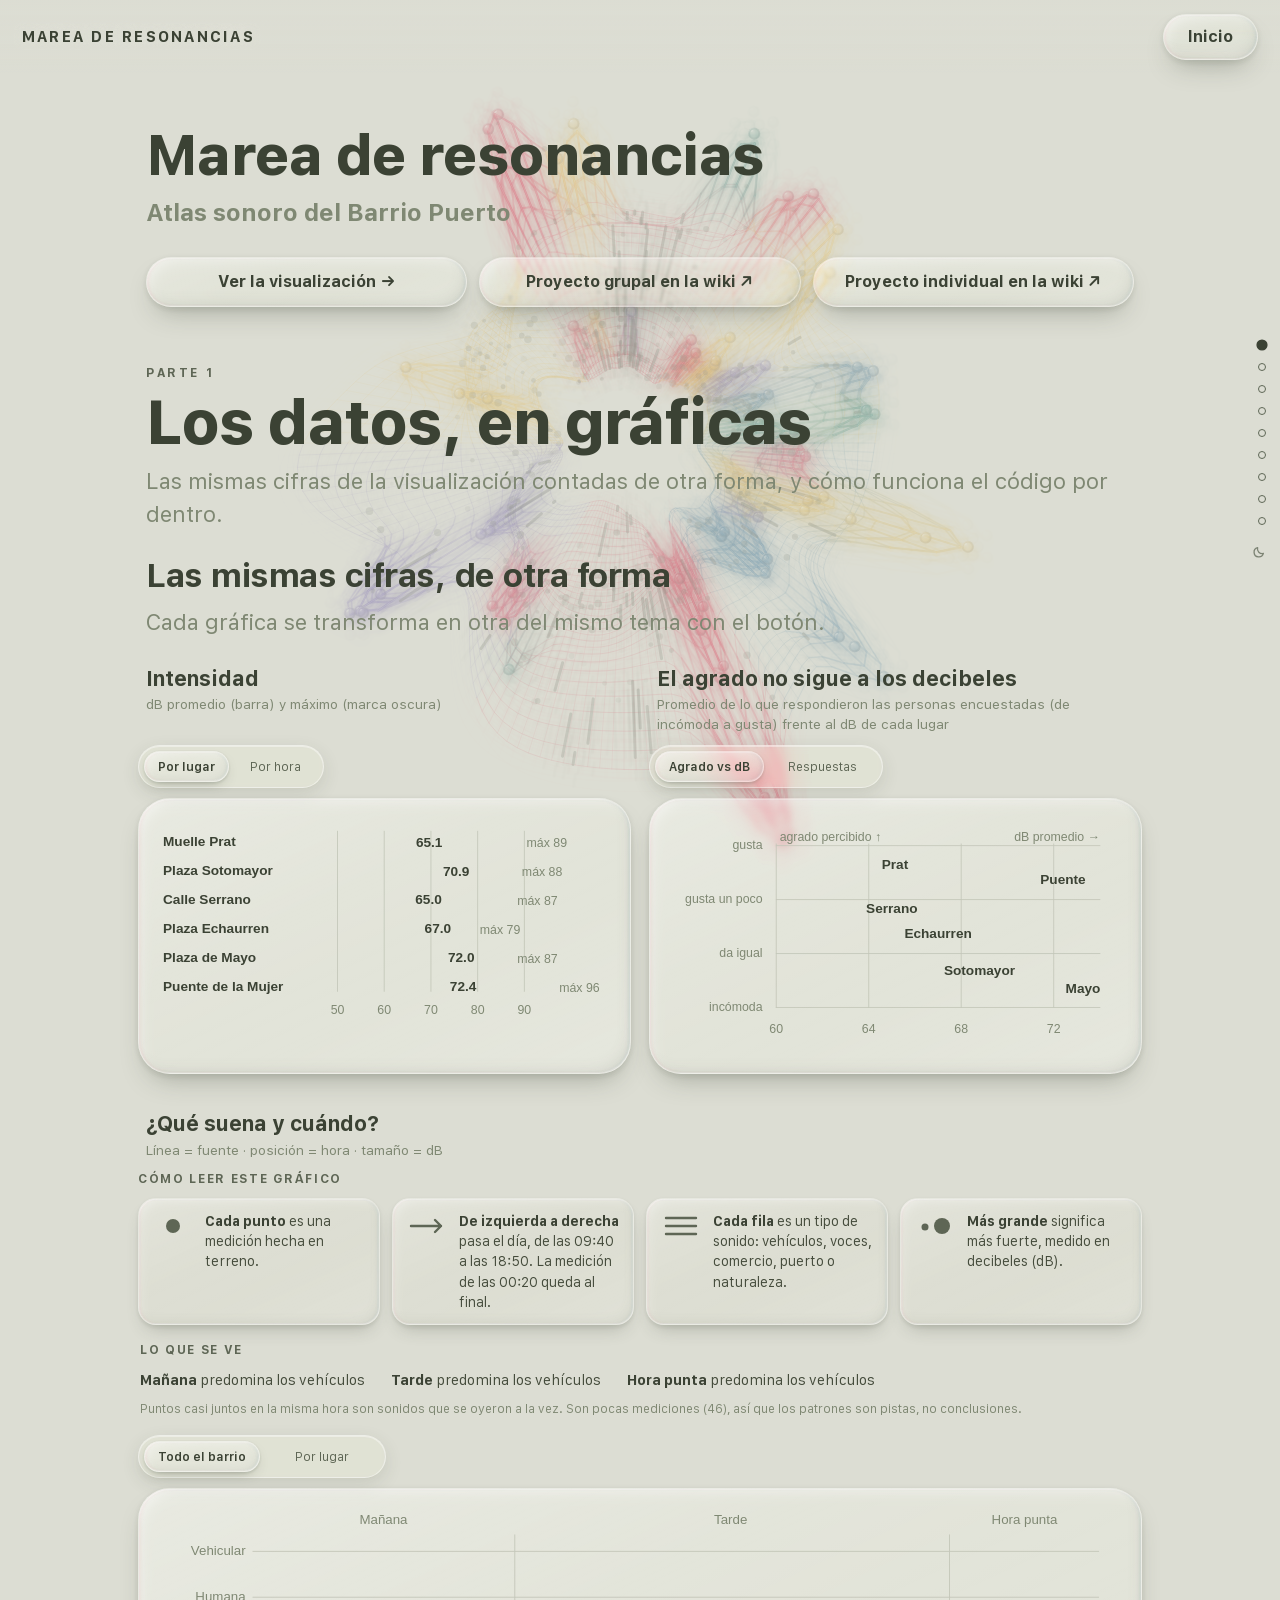
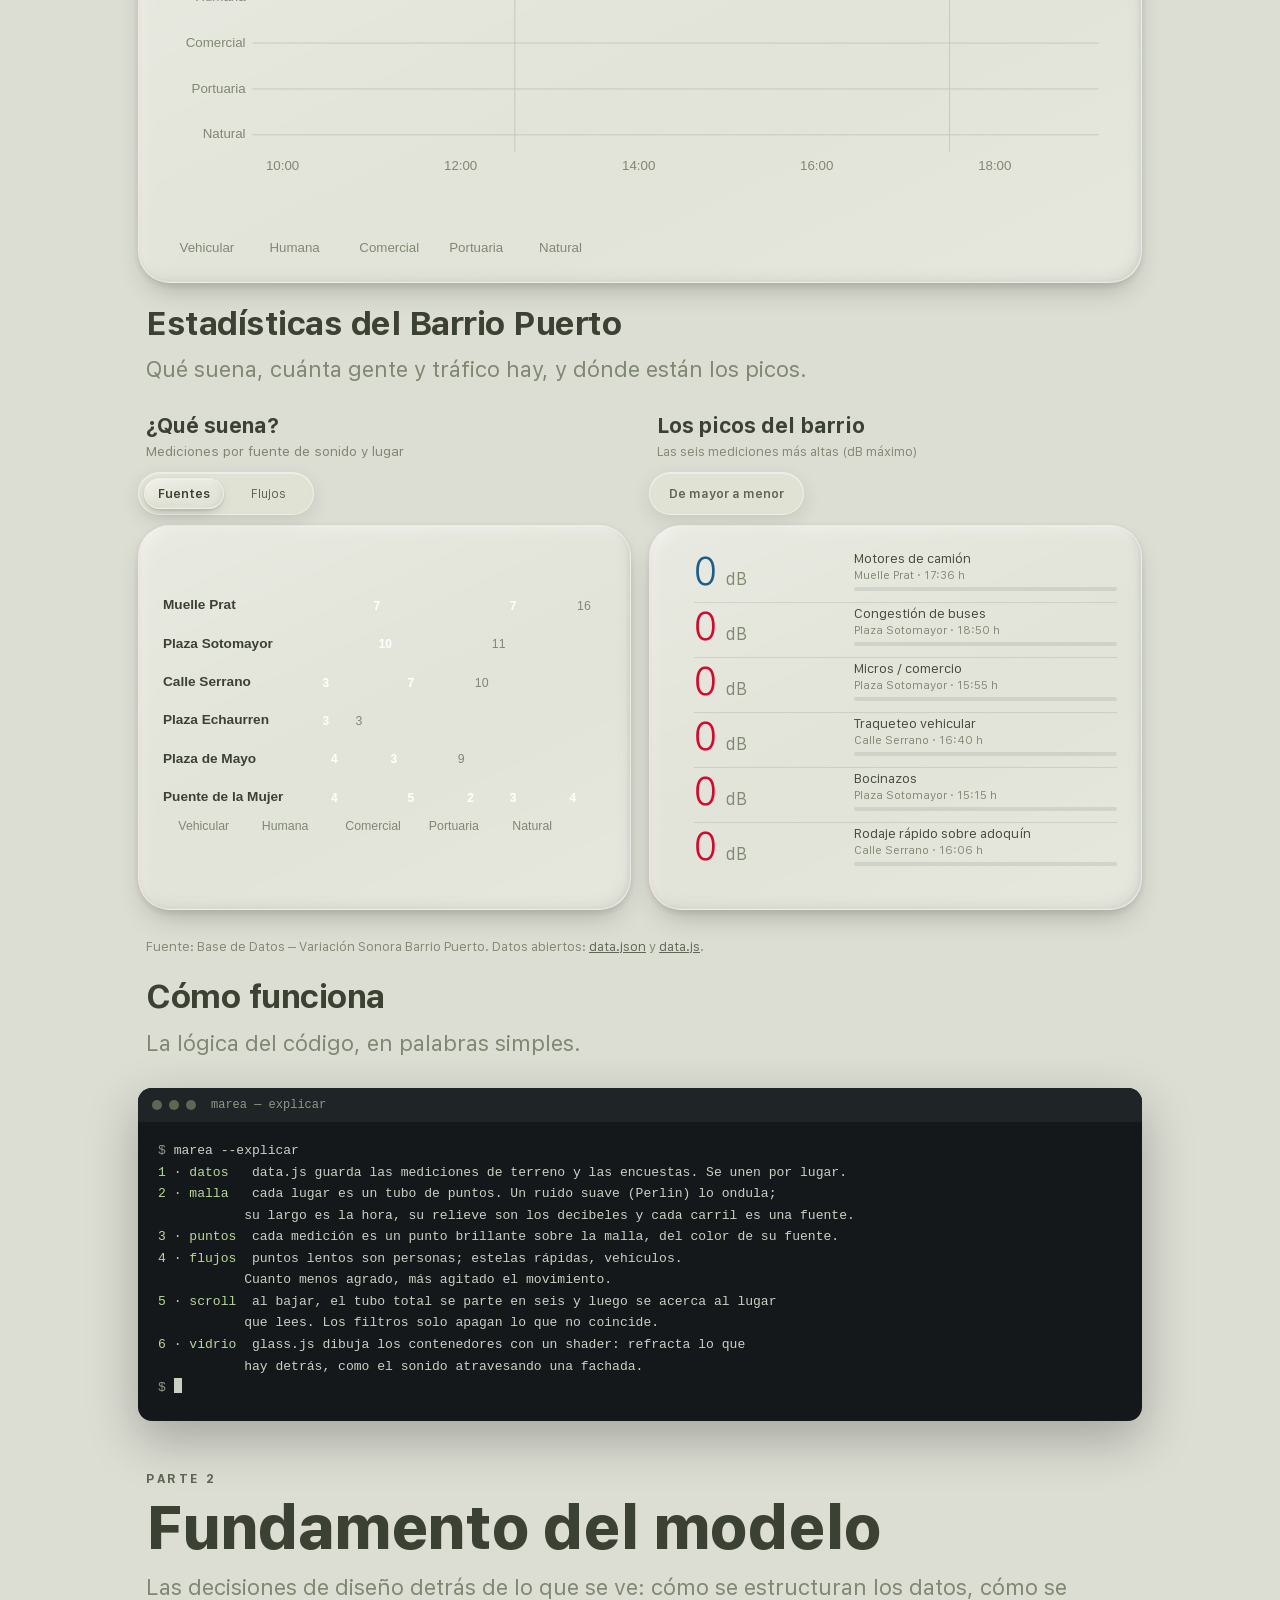
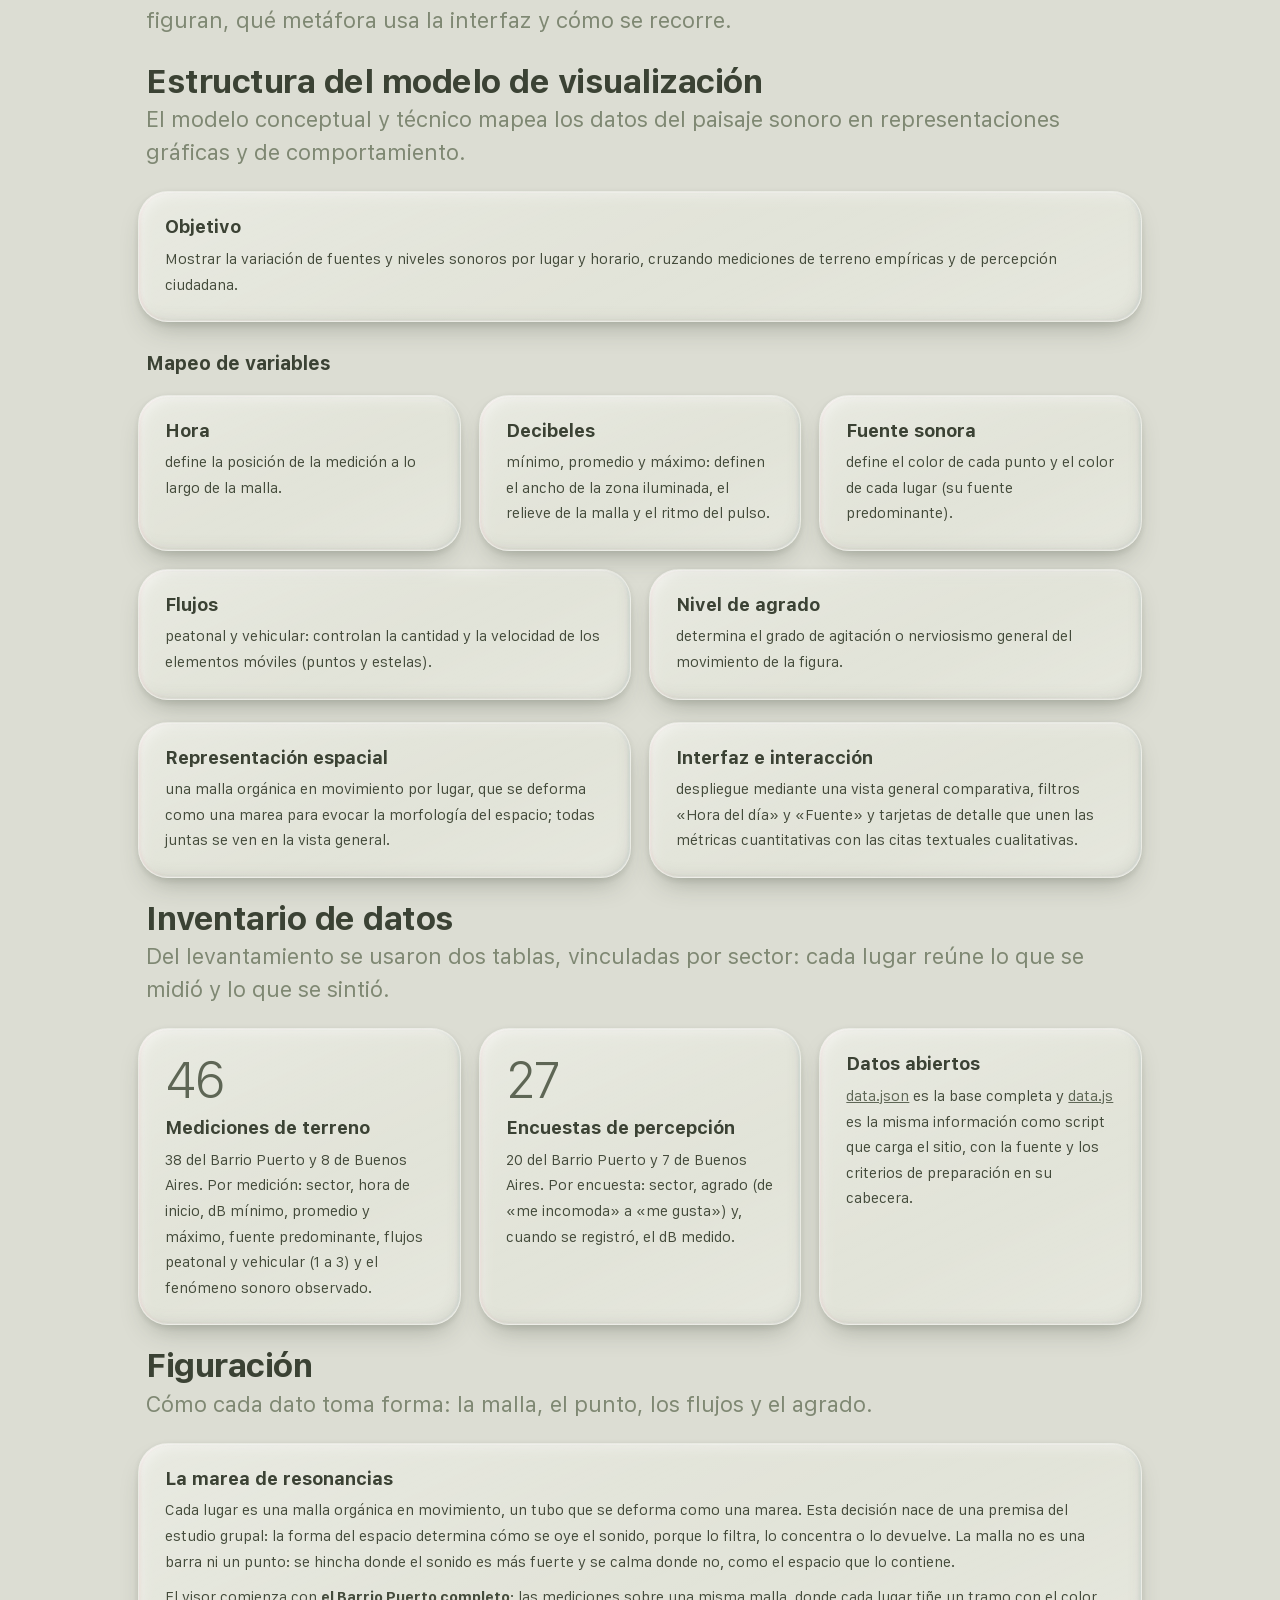
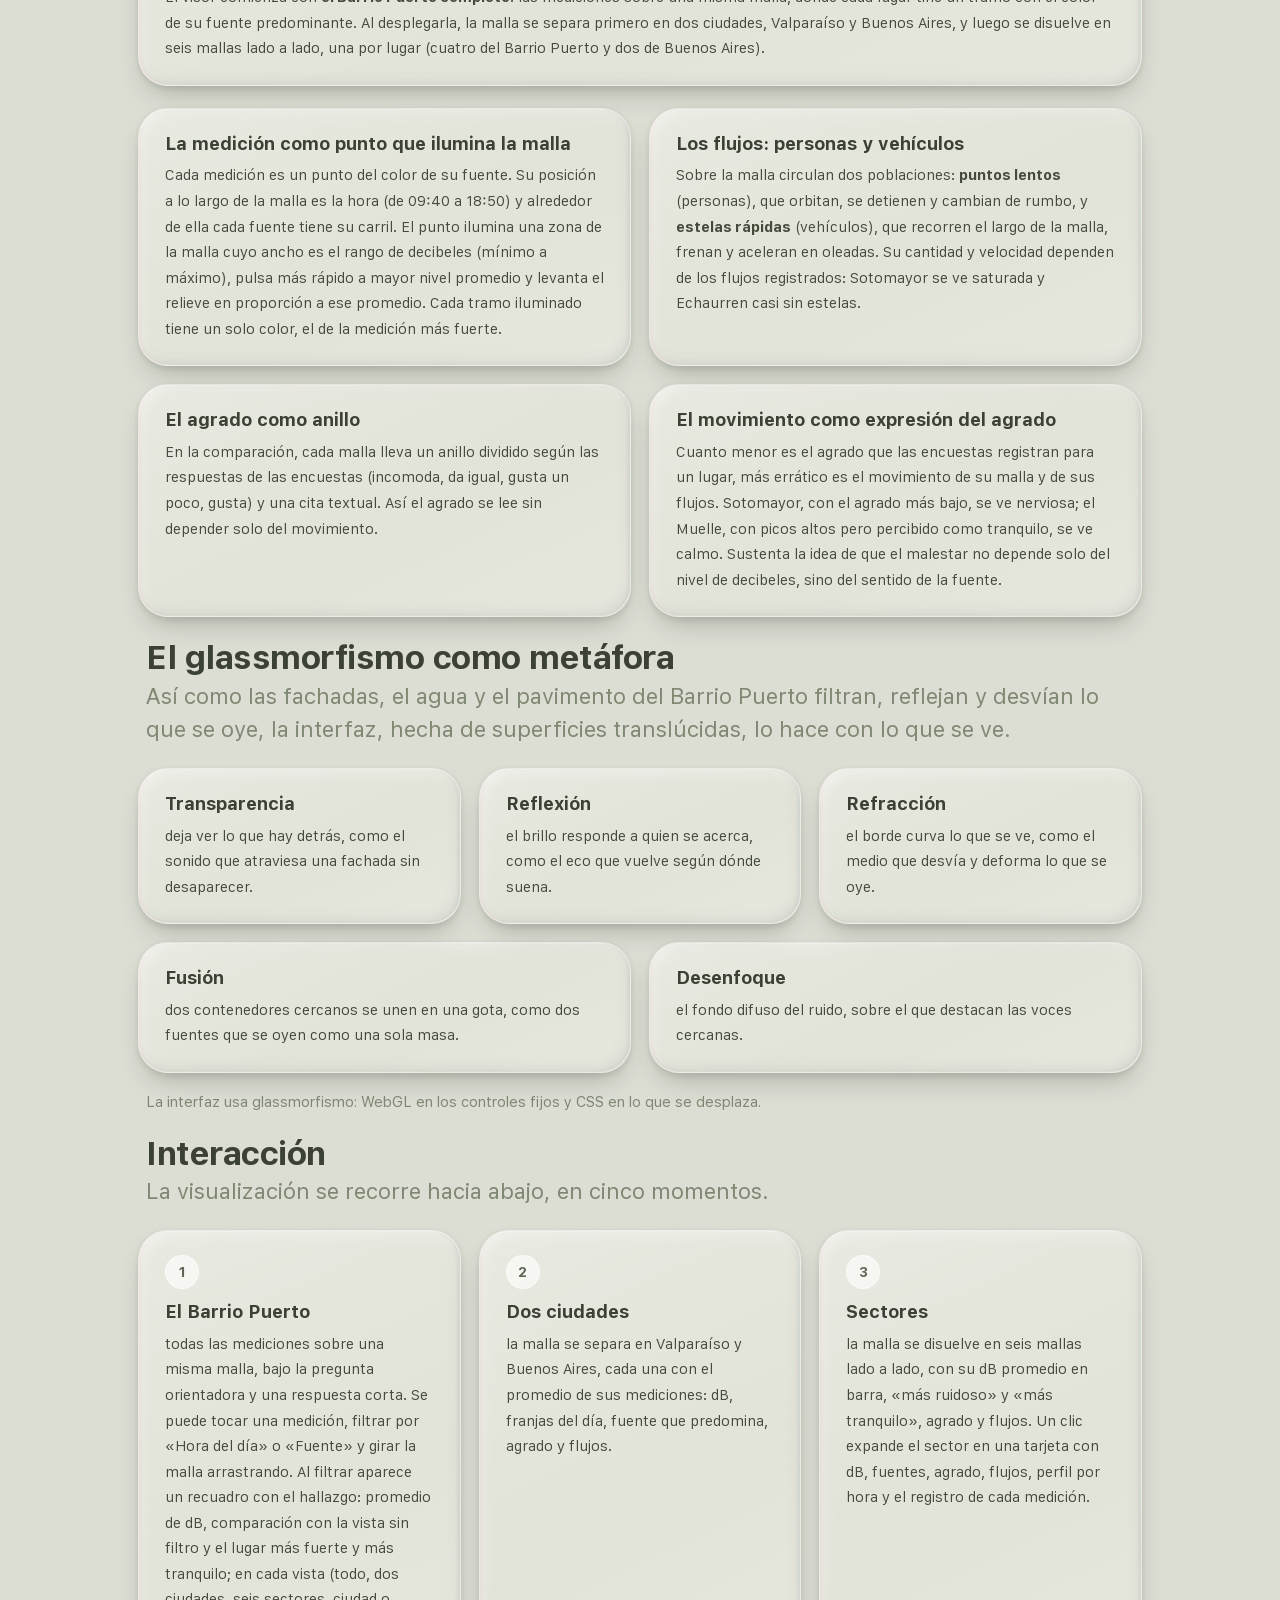
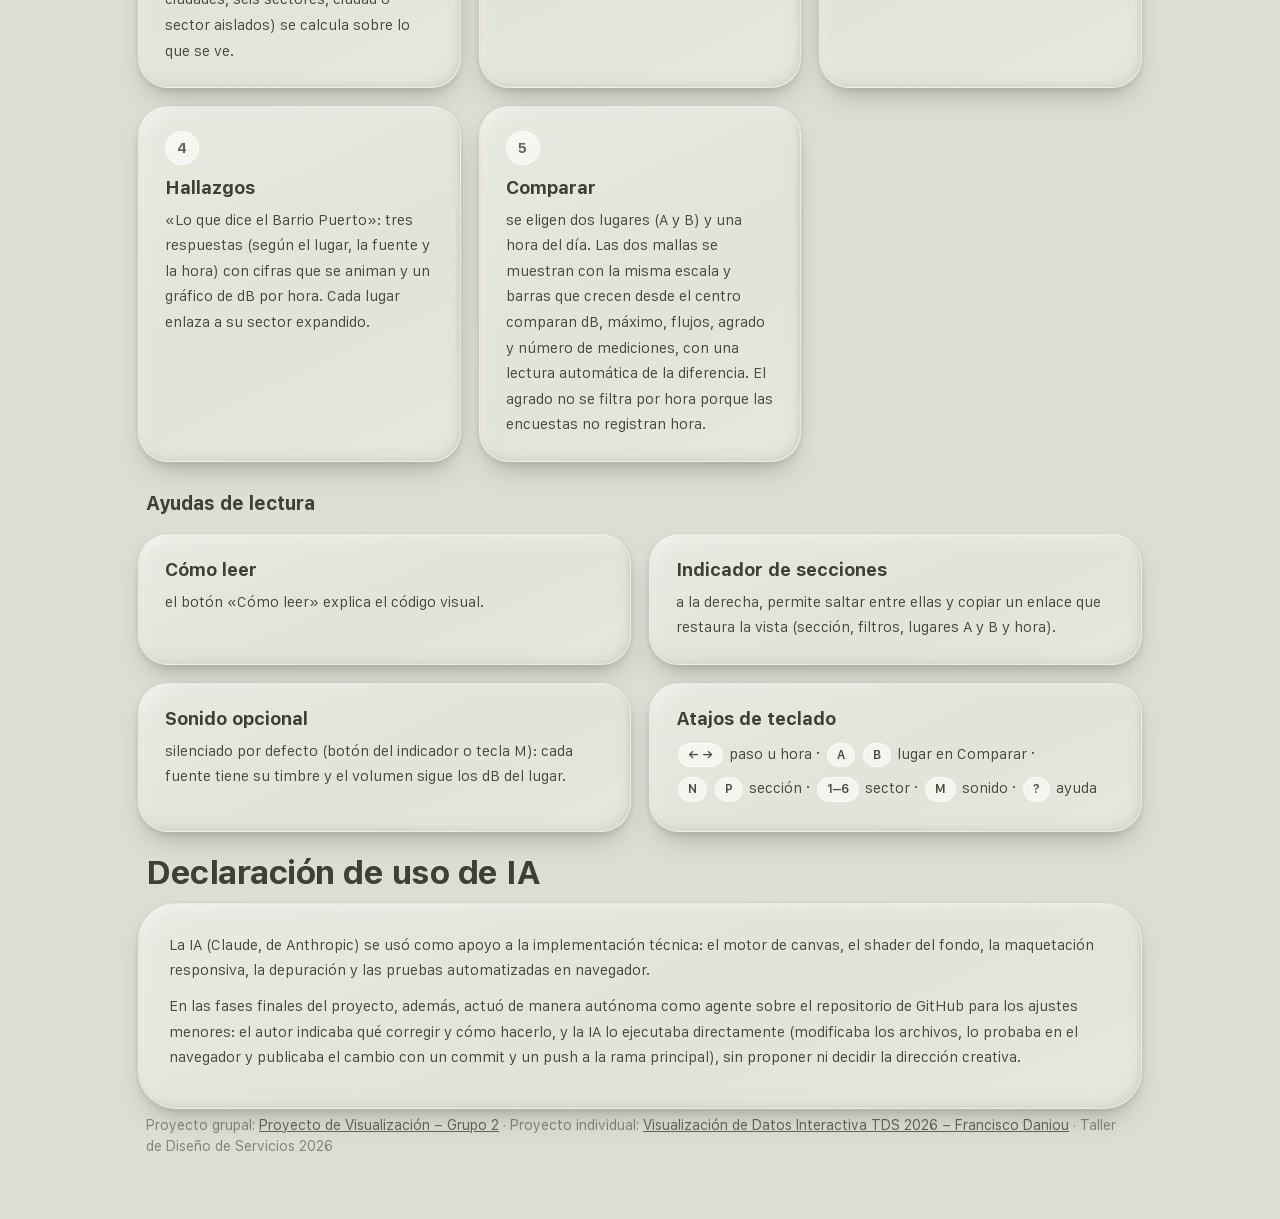
==== commit 1e2c5cde: "v236: el botón de sonido pulsa mientras esté silenciado Co-Authored-By: Claude Sonnet 5.5 <noreply@a" ====
--- a/about.html
+++ b/about.html
@@ -1,6 +1,6 @@
 <!DOCTYPE html>
 <html lang="es"><head><meta charset="utf-8"><meta name="theme-color" content="#DCDDD3"><script>(function(){var q=matchMedia('(prefers-color-scheme: dark)').matches?'dark':'light',t=q,s=null;try{s=localStorage.getItem('marea-theme')}catch(e){}if(s){var a=s.split(':');if((a[0]==='dark'||a[0]==='light')&&a[1]===q)t=a[0];else try{localStorage.removeItem('marea-theme')}catch(e){}}document.documentElement.dataset.theme=t;window.__DK=t==='dark';var m=document.querySelector('meta[name=theme-color]');if(m&&t==='dark')m.content='#05141F'})()</script><meta name="viewport" content="width=device-width,initial-scale=1">
-<title>Acerca de Marea de resonancias</title><link rel="preload" href="fonts/sf-pro.woff" as="font" type="font/woff" crossorigin><link rel="preload" href="fonts/sf-compact.woff" as="font" type="font/woff" crossorigin><link rel="stylesheet" href="style.css?v=235"><link id="dkcss" rel="stylesheet" href="dark.css?v=235" media="not all"><script>if(window.__DK)document.getElementById("dkcss").media="all"</script></head>
+<title>Acerca de Marea de resonancias</title><link rel="preload" href="fonts/sf-pro.woff" as="font" type="font/woff" crossorigin><link rel="preload" href="fonts/sf-compact.woff" as="font" type="font/woff" crossorigin><link rel="stylesheet" href="style.css?v=236"><link id="dkcss" rel="stylesheet" href="dark.css?v=236" media="not all"><script>if(window.__DK)document.getElementById("dkcss").media="all"</script></head>
 <body class="about">
 <header><b>Marea de resonancias</b><nav id="nav" class="morph"><span class="lbl" tabindex="0">Inicio</span><a class="mb" href="index.html">Visualización</a><a class="mb on" href="about.html">Acerca del estudio</a></nav></header>
 <canvas id="c" aria-hidden="true"></canvas>
@@ -35,7 +35,7 @@
 <div class="tiles">
 <article class="card tile"><span class="num">46</span><h3>Mediciones de terreno</h3><p>38 del Barrio Puerto y 8 de Buenos Aires. Por medición: sector, hora de inicio, dB mínimo, promedio y máximo, fuente predominante, flujos peatonal y vehicular (1 a 3) y el fenómeno sonoro observado.</p></article>
 <article class="card tile"><span class="num">27</span><h3>Encuestas de percepción</h3><p>20 del Barrio Puerto y 7 de Buenos Aires. Por encuesta: sector, agrado (de «me incomoda» a «me gusta») y, cuando se registró, el dB medido.</p></article>
-<article class="card tile"><h3>Datos abiertos</h3><p><a href="data.json">data.json</a> es la base completa y <a href="data.js?v=235">data.js</a> es la misma información como script que carga el sitio, con la fuente y los criterios de preparación en su cabecera.</p></article>
+<article class="card tile"><h3>Datos abiertos</h3><p><a href="data.json">data.json</a> es la base completa y <a href="data.js?v=236">data.js</a> es la misma información como script que carga el sitio, con la fuente y los criterios de preparación en su cabecera.</p></article>
 </div>
 
 <h2 class="sh">Figuración</h2>
@@ -80,7 +80,7 @@
 </div>
 <p class="foot">Proyecto grupal: <a href="https://wiki.ead.pucv.cl/Proyecto_de_Visualizaci%C3%B3n_-_Grupo_2">Proyecto de Visualización – Grupo 2</a> · Proyecto individual: <a href="https://wiki.ead.pucv.cl/Visualizaci%C3%B3n_de_Datos_Interactiva_TDS_2026_-_Francisco_Daniou">Visualización de Datos Interactiva TDS 2026 – Francisco Daniou</a> · Taller de Diseño de Servicios 2026</p>
 </div>
-<script src="data.js?v=235"></script><script src="vita.js?v=235"></script><script src="app.js?v=235"></script><script src="story.js?v=235"></script><script src="glass.js?v=235"></script>
+<script src="data.js?v=236"></script><script src="vita.js?v=236"></script><script src="app.js?v=236"></script><script src="story.js?v=236"></script><script src="glass.js?v=236"></script>
 <script>(function(){var S=[['hallazgos','Hallazgos']];var els=document.querySelectorAll('h2.sh');var nav=document.createElement('nav');nav.id='sec';nav.setAttribute('aria-label','Secciones de la página');
 var items=[];els.forEach(function(h){var pv=h.previousElementSibling;items.push([pv&&pv.classList.contains('part')?pv:h,h.textContent.trim()]);});
 nav.innerHTML=items.map(function(it,i){return '<button data-i="'+i+'" aria-label="'+it[1]+'"><span>'+it[1]+'</span><i></i></button>'}).join('');document.body.appendChild(nav);
@@ -88,4 +88,4 @@
 var pin=null;['wheel','touchstart','keydown'].forEach(function(ev){addEventListener(ev,function(){pin=null},{passive:true})});bs.forEach(function(b,i){b.addEventListener('click',function(){var y=items[i][0].getBoundingClientRect().top+scrollY-84;pin={i:i,y:Math.max(0,y),l:false,ly:0};scrollTo({top:y,behavior:RM?'auto':'smooth'})})});
 var act=-1;function mark(){var y=scrollY+innerHeight*.35,a=0;items.forEach(function(it,i){if(it[0].getBoundingClientRect().top+scrollY<=y)a=i});if(scrollY+innerHeight>=document.documentElement.scrollHeight-4)a=items.length-1;if(pin){var mx=document.documentElement.scrollHeight-innerHeight;if(!pin.l&&(Math.abs(scrollY-pin.y)<6||scrollY>=mx-2)){pin.l=true;pin.ly=scrollY}if(pin.l&&Math.abs(scrollY-pin.ly)>30)pin=null;else a=pin.i}if(a!==act){act=a;bs.forEach(function(b,i){b.classList.toggle('on',i===a)})}}
 addEventListener('scroll',function(){requestAnimationFrame(mark)},{passive:true});addEventListener('resize',mark);mark();})();</script>
-<script src="theme.js?v=235"></script></body></html>
+<script src="theme.js?v=236"></script></body></html>
--- a/style.css
+++ b/style.css
@@ -1483,3 +1483,8 @@
 html[data-theme="dark"] #nav .mb,html[data-theme="dark"] #nav.open .mb,html[data-theme="dark"] #nav .mb.on{background-color:transparent!important;background-image:linear-gradient(155deg,rgba(255,255,255,.09),rgba(255,255,255,.02) 38%,rgba(255,255,255,.015) 62%,rgba(255,255,255,.06))!important;border-color:rgba(0,0,0,.27)!important;-webkit-backdrop-filter:blur(1px)!important;backdrop-filter:blur(1px)!important}
 /* v230 · modo claro: opciones desplegadas de Inicio con el mismo vidrio que Inicio / Cómo leer (sin fondo opaco, mismo borde, sombras y desenfoque) */
 #nav .mb,#nav.open .mb,#nav .mb.on{background-color:transparent!important;background-image:linear-gradient(155deg,rgba(255,255,255,.09),rgba(255,255,255,.02) 38%,rgba(255,255,255,.015) 62%,rgba(255,255,255,.06))!important;border-color:rgba(255,255,255,.27)!important;box-shadow:inset .5px 1px 1px -.5px rgba(255,255,255,.47),inset -.5px -1px 1px -.5px rgba(255,255,255,.25),inset 0 0 0 1px rgba(255,255,255,.09),inset 7px 9px 16px -9px rgba(255,255,255,.6),inset -7px -9px 16px -9px rgba(94,102,85,.16),inset 2px 0 5px -3px rgba(210,10,46,.25),inset -2px 0 5px -3px rgba(26,94,137,.25),0 14px 26px -10px rgba(59,66,52,.34),0 2px 6px rgba(59,66,52,.12);-webkit-backdrop-filter:blur(1px) saturate(1.18) brightness(1.02)!important;backdrop-filter:blur(1px) saturate(1.18) brightness(1.02)!important}
+/* v236 · el botón de sonido pulsa mientras esté silenciado (hasta que se use por primera vez) */
+#sec .snd::before{content:"";position:absolute;right:3px;top:50%;width:20px;height:20px;margin-top:-10px;border-radius:50%;border:1.5px solid #00675B;opacity:0;pointer-events:none}
+#sec .snd:not(.on):not(.q):not([hidden])::before{animation:sndp 2.4s ease-out infinite}
+@keyframes sndp{0%{transform:scale(.7);opacity:.8}100%{transform:scale(1.6);opacity:0}}
+@media(prefers-reduced-motion:reduce){#sec .snd::before{animation:none!important}}
--- a/dark.css
+++ b/dark.css
@@ -135,3 +135,4 @@
 .thm.fl{border:1px solid rgba(0,0,0,0.4);backdrop-filter:blur(14px)}
 #ans{background:linear-gradient(155deg,rgba(255,255,255,0.0405),rgba(255,255,255,0.009) 38%,rgba(255,255,255,0.00675) 62%,rgba(255,255,255,0.027))!important;border:1px solid rgba(0,0,0,0.27)!important;box-shadow:inset .5px 1px 1px -.5px rgba(0,0,0,0.47),inset -.5px -1px 1px -.5px rgba(0,0,0,0.25),inset 0 0 0 1px rgba(0,0,0,0.09),inset 7px 9px 16px -9px rgba(0,0,0,0.18),inset -7px -9px 16px -9px rgba(255,255,255,0.048),inset 2px 0 5px -3px rgba(255,255,255,0.1),inset -2px 0 5px -3px rgba(255,255,255,0.1),0 14px 26px -10px rgba(255,255,255,0.34),0 2px 6px rgba(255,255,255,0.12)!important;-webkit-backdrop-filter:blur(1px)!important;backdrop-filter:blur(1px)!important}
 #nav .mb,#nav.open .mb,#nav .mb.on{background-image:linear-gradient(155deg,rgba(255,255,255,0.0405),rgba(255,255,255,0.009) 38%,rgba(255,255,255,0.00675) 62%,rgba(255,255,255,0.027))!important;border-color:rgba(0,0,0,0.27)!important;box-shadow:inset .5px 1px 1px -.5px rgba(0,0,0,0.47),inset -.5px -1px 1px -.5px rgba(0,0,0,0.25),inset 0 0 0 1px rgba(0,0,0,0.09),inset 7px 9px 16px -9px rgba(0,0,0,0.18),inset -7px -9px 16px -9px rgba(255,255,255,0.048),inset 2px 0 5px -3px rgba(255,255,255,0.1),inset -2px 0 5px -3px rgba(255,255,255,0.1),0 14px 26px -10px rgba(255,255,255,0.34),0 2px 6px rgba(255,255,255,0.12);-webkit-backdrop-filter:blur(1px)!important;backdrop-filter:blur(1px)!important}
+#sec .snd::before{border:1.5px solid #00675B}
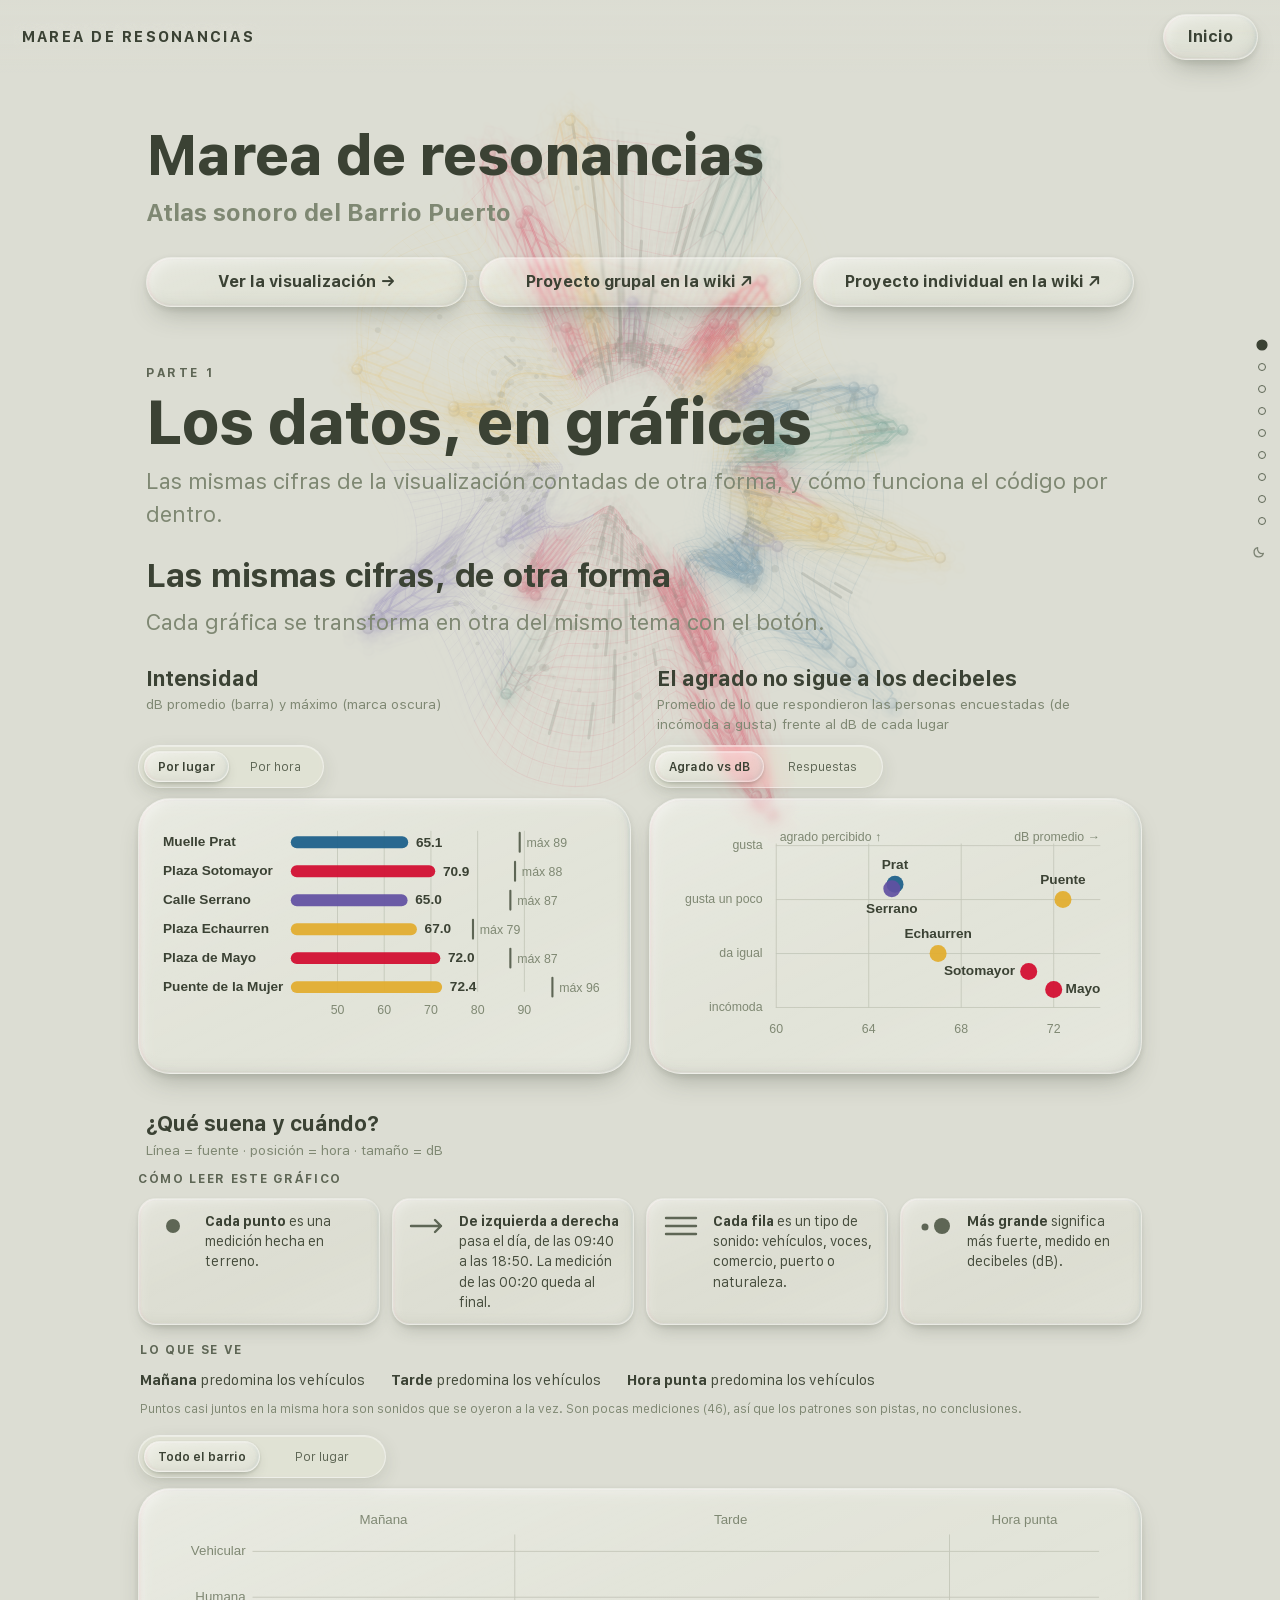
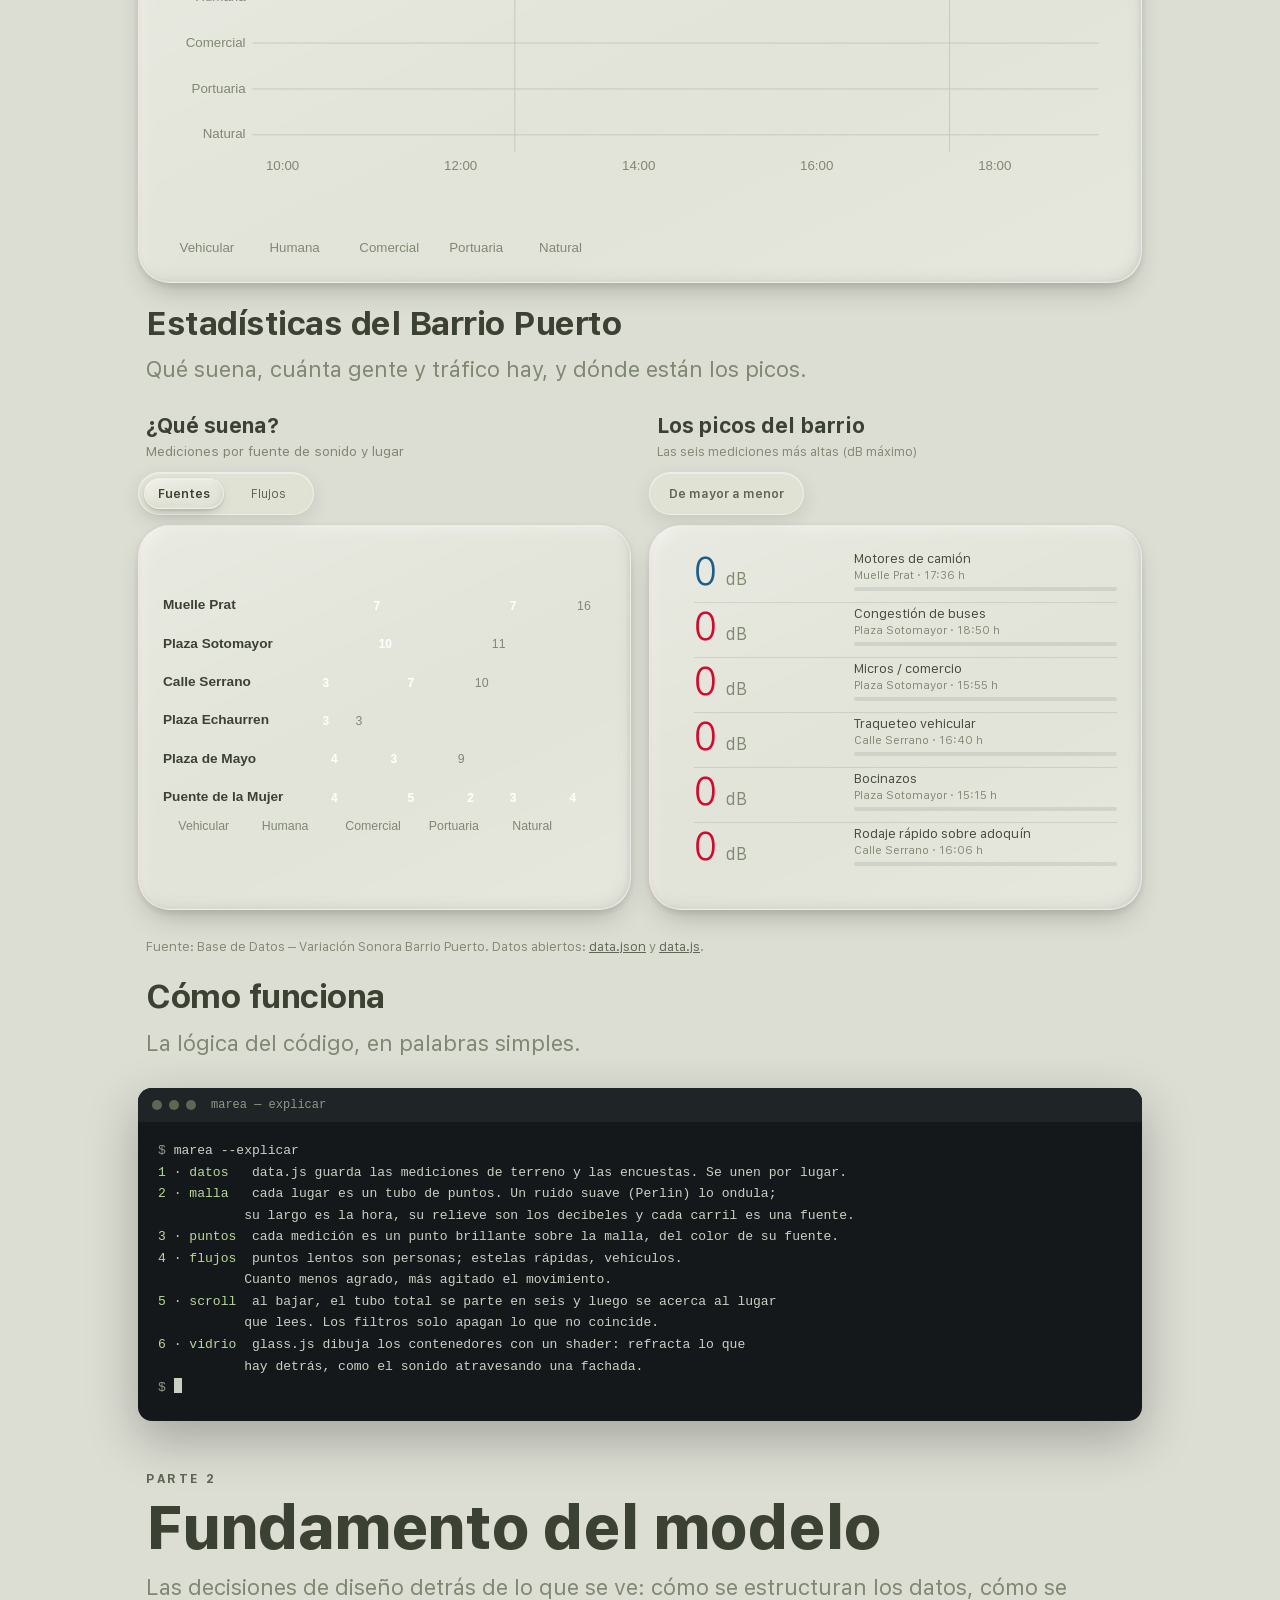
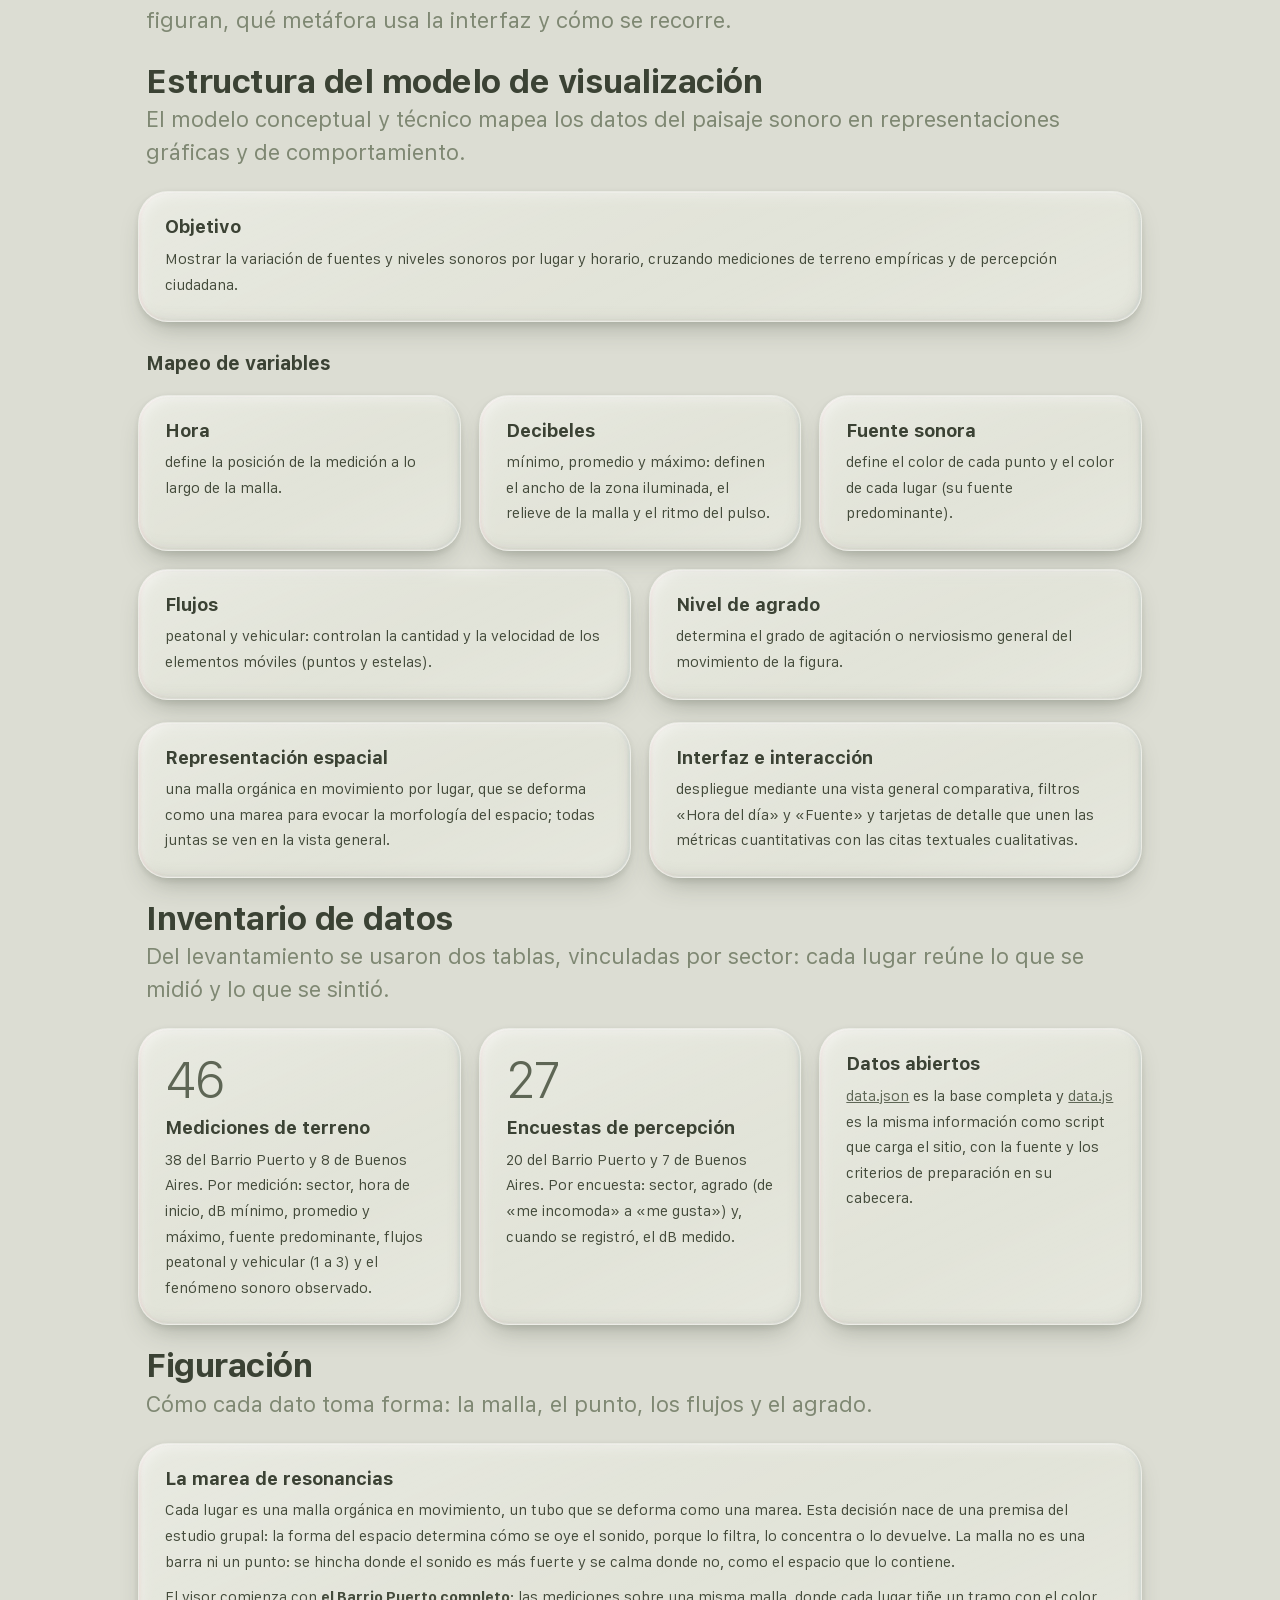
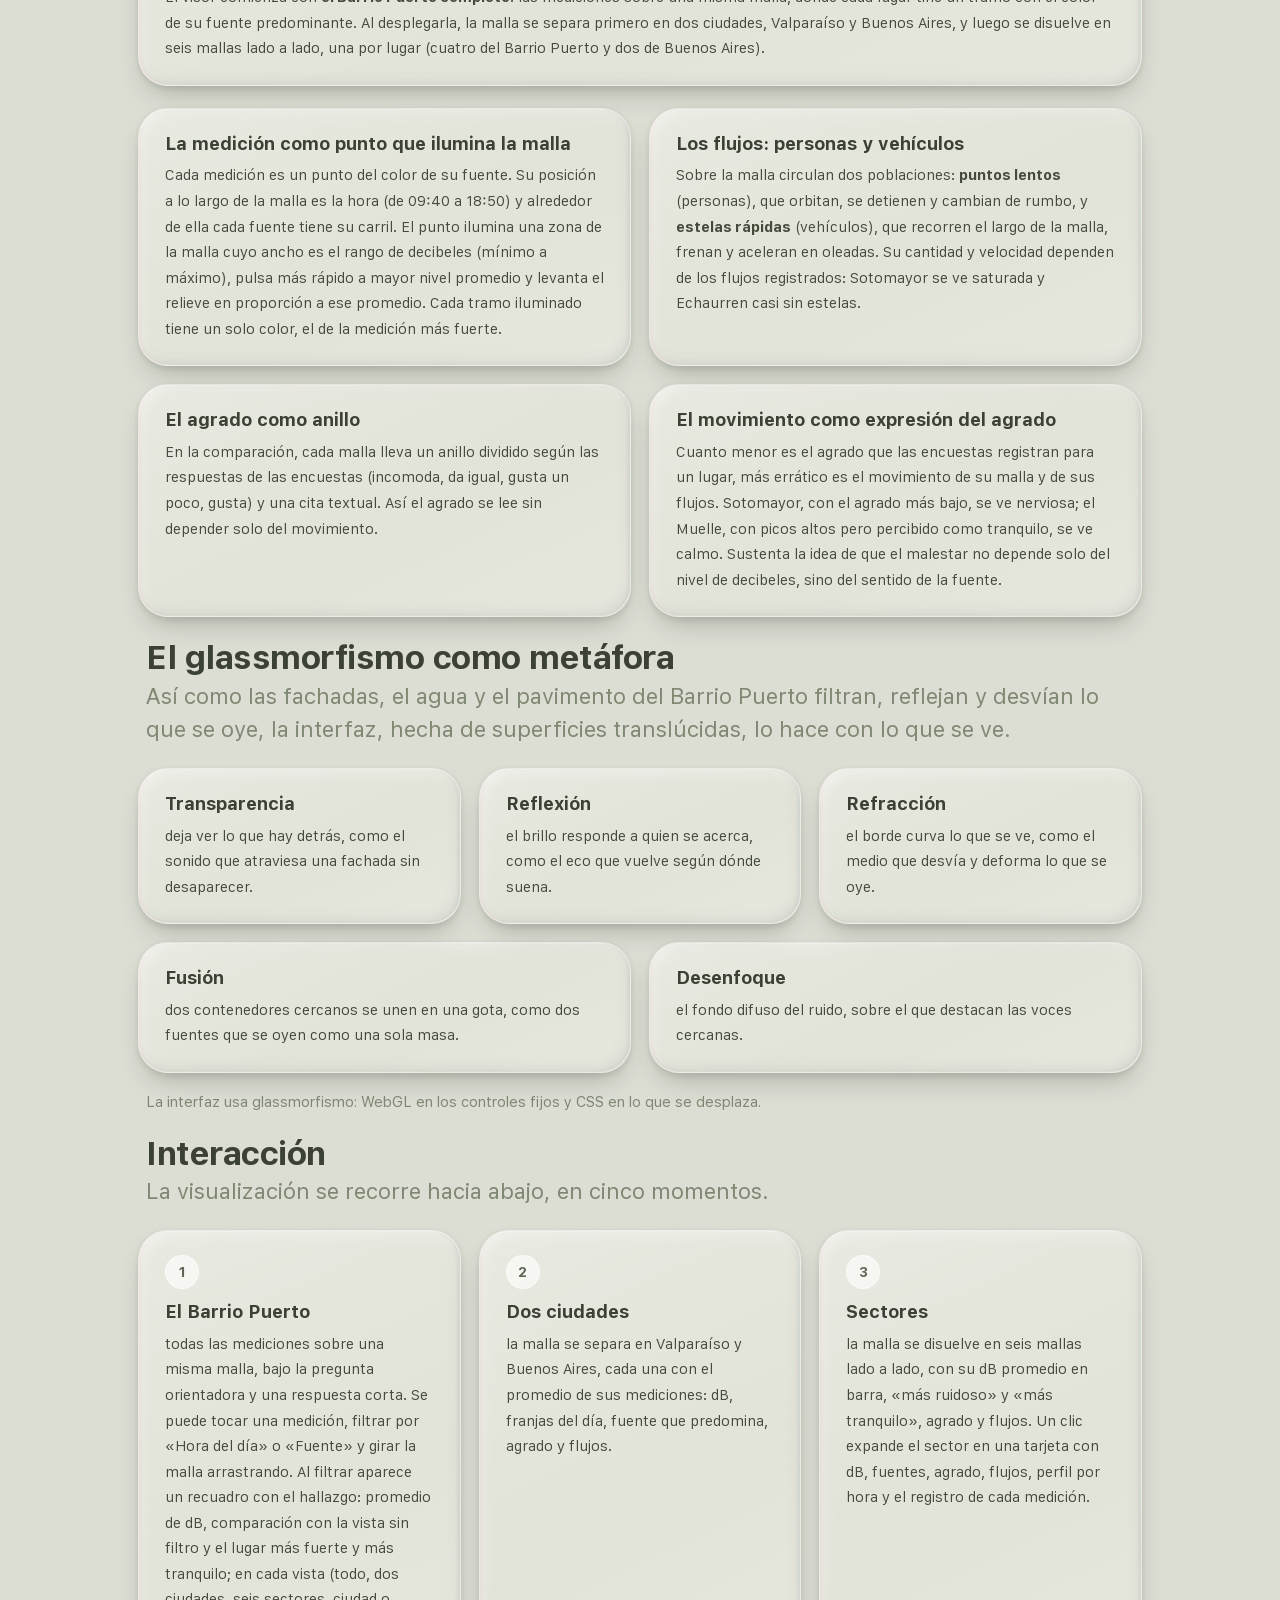
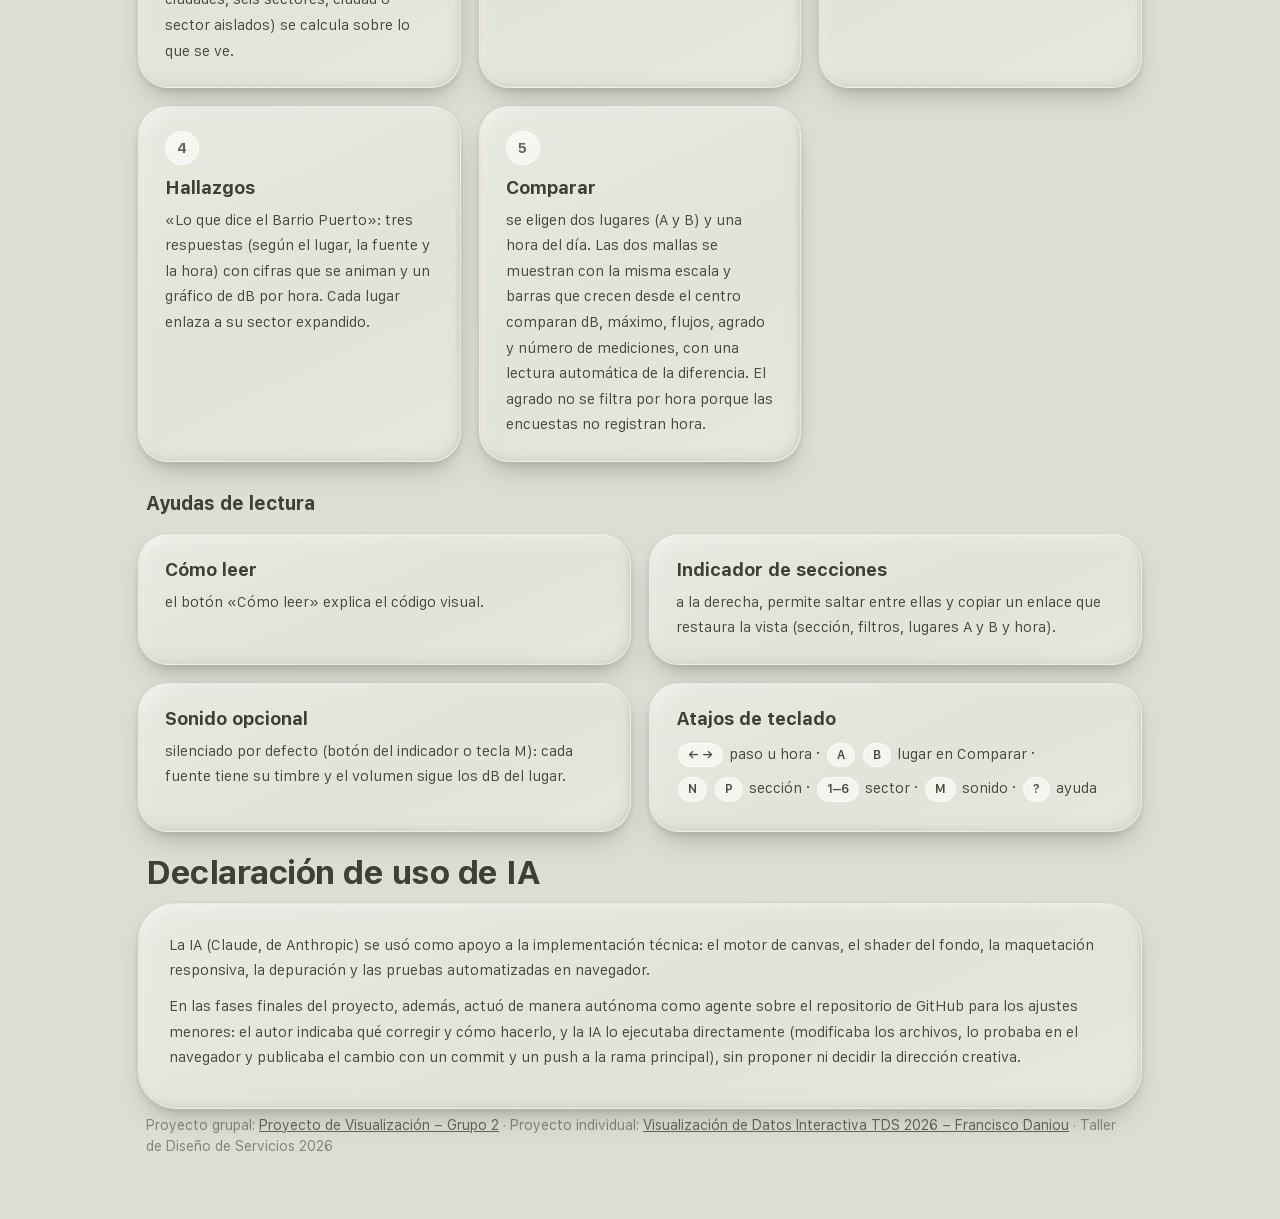
==== commit 3fd6132a: "v237: el anillo de agrado pulsa según la valoración Co-Authored-By: Claude Sonnet 5.5 <noreply@anthr" ====
--- a/about.html
+++ b/about.html
@@ -1,6 +1,6 @@
 <!DOCTYPE html>
 <html lang="es"><head><meta charset="utf-8"><meta name="theme-color" content="#DCDDD3"><script>(function(){var q=matchMedia('(prefers-color-scheme: dark)').matches?'dark':'light',t=q,s=null;try{s=localStorage.getItem('marea-theme')}catch(e){}if(s){var a=s.split(':');if((a[0]==='dark'||a[0]==='light')&&a[1]===q)t=a[0];else try{localStorage.removeItem('marea-theme')}catch(e){}}document.documentElement.dataset.theme=t;window.__DK=t==='dark';var m=document.querySelector('meta[name=theme-color]');if(m&&t==='dark')m.content='#05141F'})()</script><meta name="viewport" content="width=device-width,initial-scale=1">
-<title>Acerca de Marea de resonancias</title><link rel="preload" href="fonts/sf-pro.woff" as="font" type="font/woff" crossorigin><link rel="preload" href="fonts/sf-compact.woff" as="font" type="font/woff" crossorigin><link rel="stylesheet" href="style.css?v=236"><link id="dkcss" rel="stylesheet" href="dark.css?v=236" media="not all"><script>if(window.__DK)document.getElementById("dkcss").media="all"</script></head>
+<title>Acerca de Marea de resonancias</title><link rel="preload" href="fonts/sf-pro.woff" as="font" type="font/woff" crossorigin><link rel="preload" href="fonts/sf-compact.woff" as="font" type="font/woff" crossorigin><link rel="stylesheet" href="style.css?v=237"><link id="dkcss" rel="stylesheet" href="dark.css?v=237" media="not all"><script>if(window.__DK)document.getElementById("dkcss").media="all"</script></head>
 <body class="about">
 <header><b>Marea de resonancias</b><nav id="nav" class="morph"><span class="lbl" tabindex="0">Inicio</span><a class="mb" href="index.html">Visualización</a><a class="mb on" href="about.html">Acerca del estudio</a></nav></header>
 <canvas id="c" aria-hidden="true"></canvas>
@@ -35,7 +35,7 @@
 <div class="tiles">
 <article class="card tile"><span class="num">46</span><h3>Mediciones de terreno</h3><p>38 del Barrio Puerto y 8 de Buenos Aires. Por medición: sector, hora de inicio, dB mínimo, promedio y máximo, fuente predominante, flujos peatonal y vehicular (1 a 3) y el fenómeno sonoro observado.</p></article>
 <article class="card tile"><span class="num">27</span><h3>Encuestas de percepción</h3><p>20 del Barrio Puerto y 7 de Buenos Aires. Por encuesta: sector, agrado (de «me incomoda» a «me gusta») y, cuando se registró, el dB medido.</p></article>
-<article class="card tile"><h3>Datos abiertos</h3><p><a href="data.json">data.json</a> es la base completa y <a href="data.js?v=236">data.js</a> es la misma información como script que carga el sitio, con la fuente y los criterios de preparación en su cabecera.</p></article>
+<article class="card tile"><h3>Datos abiertos</h3><p><a href="data.json">data.json</a> es la base completa y <a href="data.js?v=237">data.js</a> es la misma información como script que carga el sitio, con la fuente y los criterios de preparación en su cabecera.</p></article>
 </div>
 
 <h2 class="sh">Figuración</h2>
@@ -80,7 +80,7 @@
 </div>
 <p class="foot">Proyecto grupal: <a href="https://wiki.ead.pucv.cl/Proyecto_de_Visualizaci%C3%B3n_-_Grupo_2">Proyecto de Visualización – Grupo 2</a> · Proyecto individual: <a href="https://wiki.ead.pucv.cl/Visualizaci%C3%B3n_de_Datos_Interactiva_TDS_2026_-_Francisco_Daniou">Visualización de Datos Interactiva TDS 2026 – Francisco Daniou</a> · Taller de Diseño de Servicios 2026</p>
 </div>
-<script src="data.js?v=236"></script><script src="vita.js?v=236"></script><script src="app.js?v=236"></script><script src="story.js?v=236"></script><script src="glass.js?v=236"></script>
+<script src="data.js?v=237"></script><script src="vita.js?v=237"></script><script src="app.js?v=237"></script><script src="story.js?v=237"></script><script src="glass.js?v=237"></script>
 <script>(function(){var S=[['hallazgos','Hallazgos']];var els=document.querySelectorAll('h2.sh');var nav=document.createElement('nav');nav.id='sec';nav.setAttribute('aria-label','Secciones de la página');
 var items=[];els.forEach(function(h){var pv=h.previousElementSibling;items.push([pv&&pv.classList.contains('part')?pv:h,h.textContent.trim()]);});
 nav.innerHTML=items.map(function(it,i){return '<button data-i="'+i+'" aria-label="'+it[1]+'"><span>'+it[1]+'</span><i></i></button>'}).join('');document.body.appendChild(nav);
@@ -88,4 +88,4 @@
 var pin=null;['wheel','touchstart','keydown'].forEach(function(ev){addEventListener(ev,function(){pin=null},{passive:true})});bs.forEach(function(b,i){b.addEventListener('click',function(){var y=items[i][0].getBoundingClientRect().top+scrollY-84;pin={i:i,y:Math.max(0,y),l:false,ly:0};scrollTo({top:y,behavior:RM?'auto':'smooth'})})});
 var act=-1;function mark(){var y=scrollY+innerHeight*.35,a=0;items.forEach(function(it,i){if(it[0].getBoundingClientRect().top+scrollY<=y)a=i});if(scrollY+innerHeight>=document.documentElement.scrollHeight-4)a=items.length-1;if(pin){var mx=document.documentElement.scrollHeight-innerHeight;if(!pin.l&&(Math.abs(scrollY-pin.y)<6||scrollY>=mx-2)){pin.l=true;pin.ly=scrollY}if(pin.l&&Math.abs(scrollY-pin.ly)>30)pin=null;else a=pin.i}if(a!==act){act=a;bs.forEach(function(b,i){b.classList.toggle('on',i===a)})}}
 addEventListener('scroll',function(){requestAnimationFrame(mark)},{passive:true});addEventListener('resize',mark);mark();})();</script>
-<script src="theme.js?v=236"></script></body></html>
+<script src="theme.js?v=237"></script></body></html>
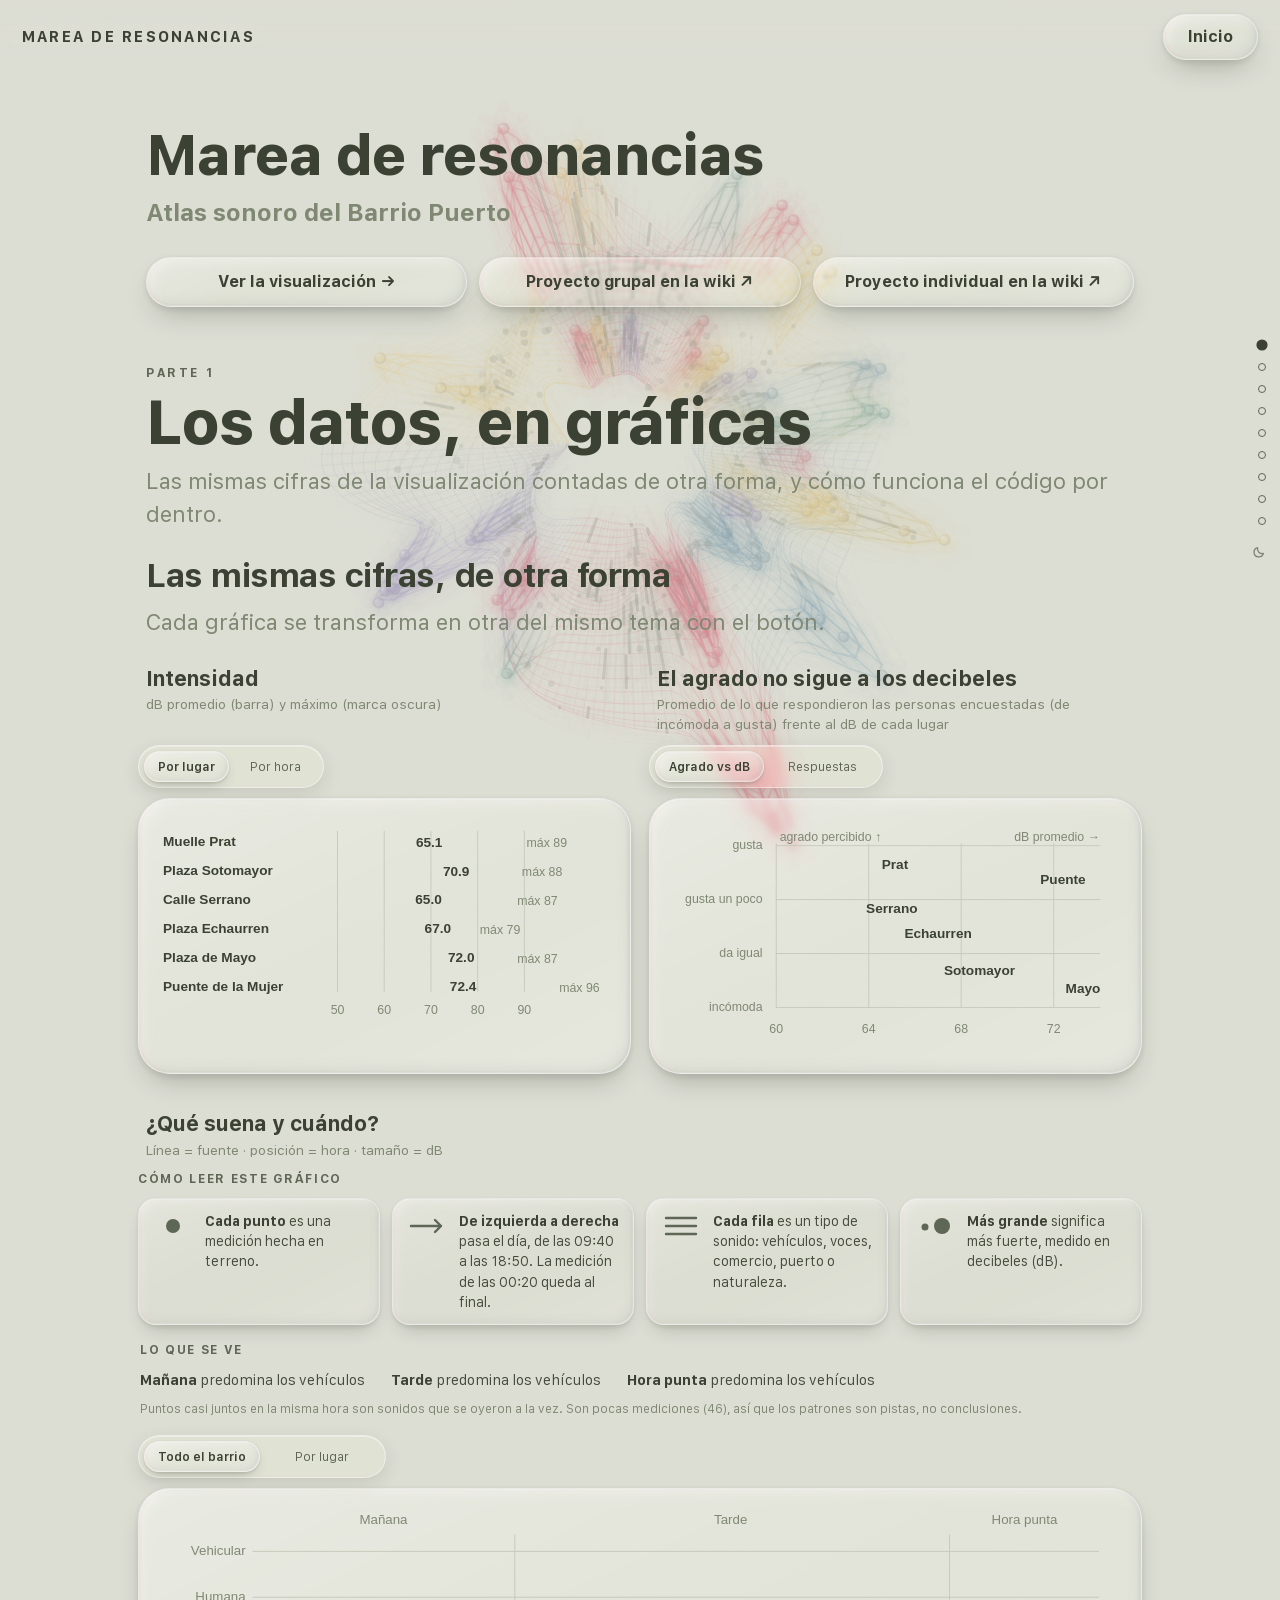
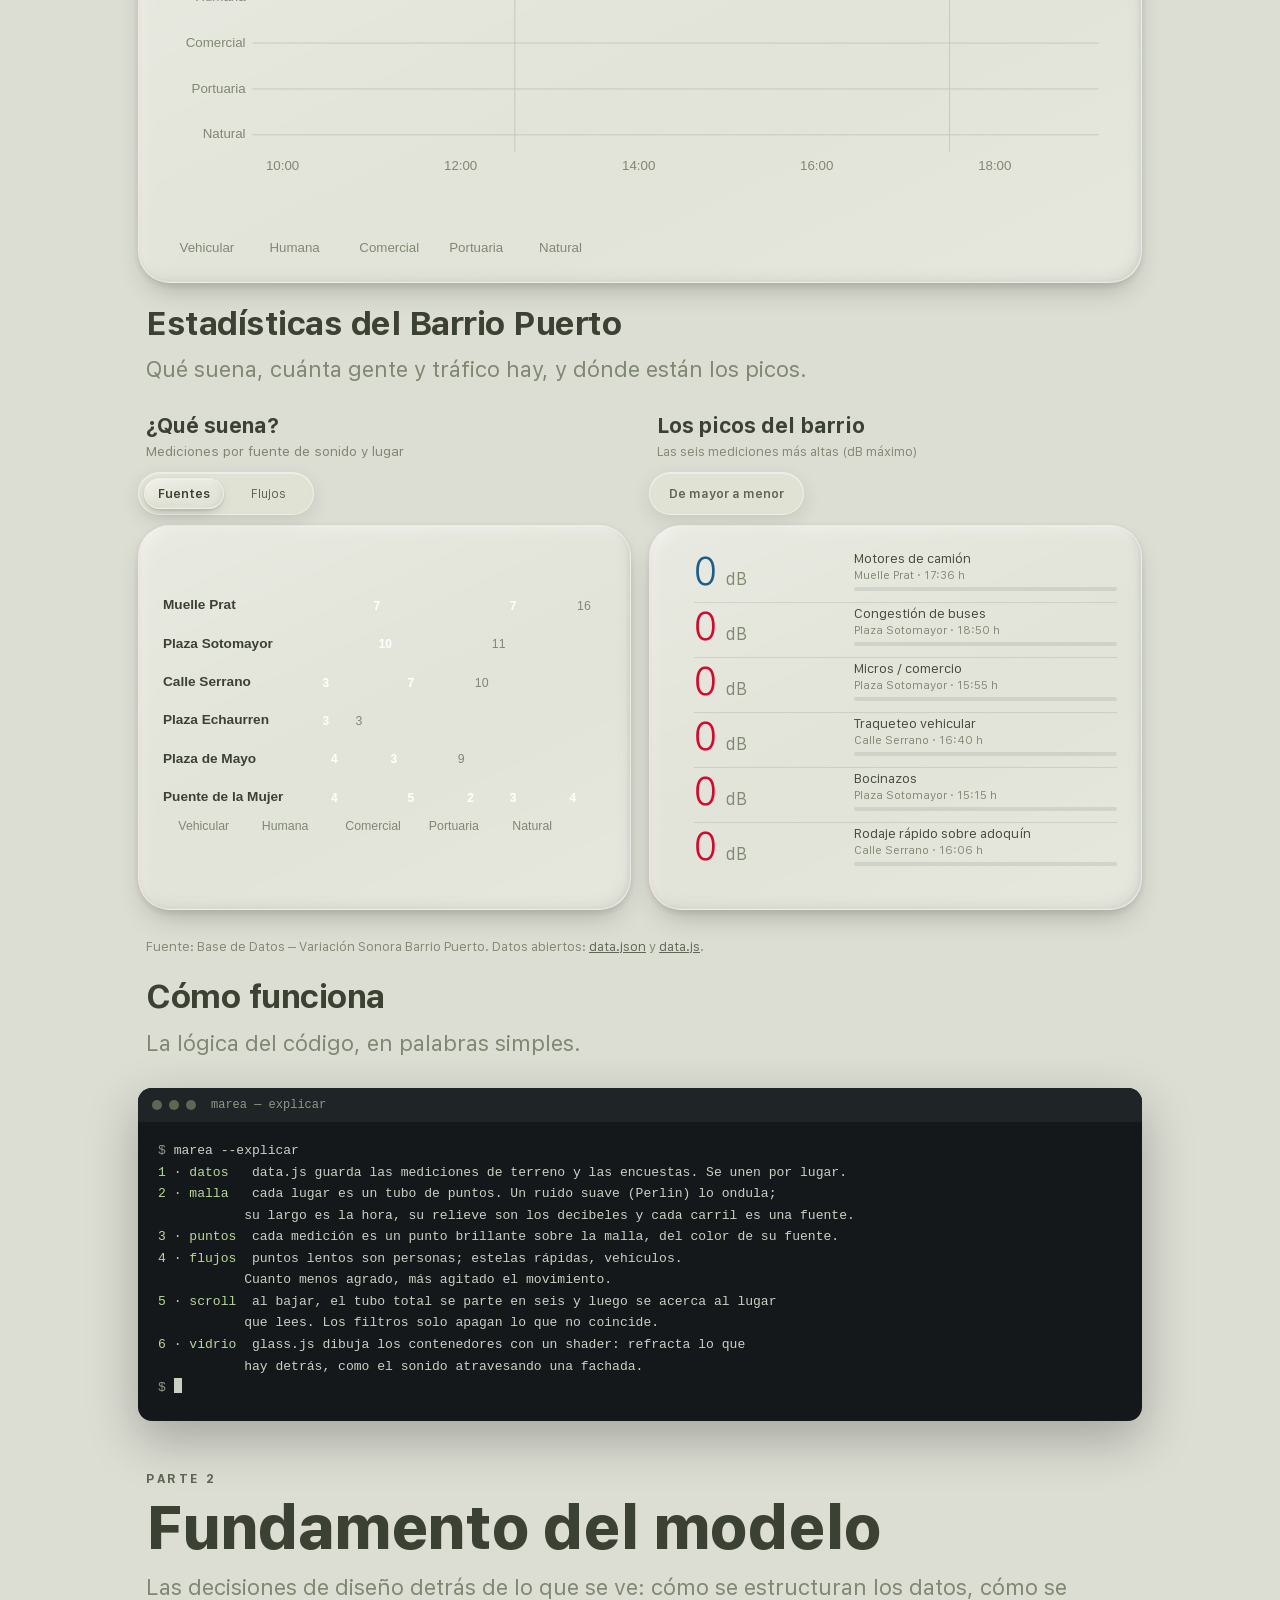
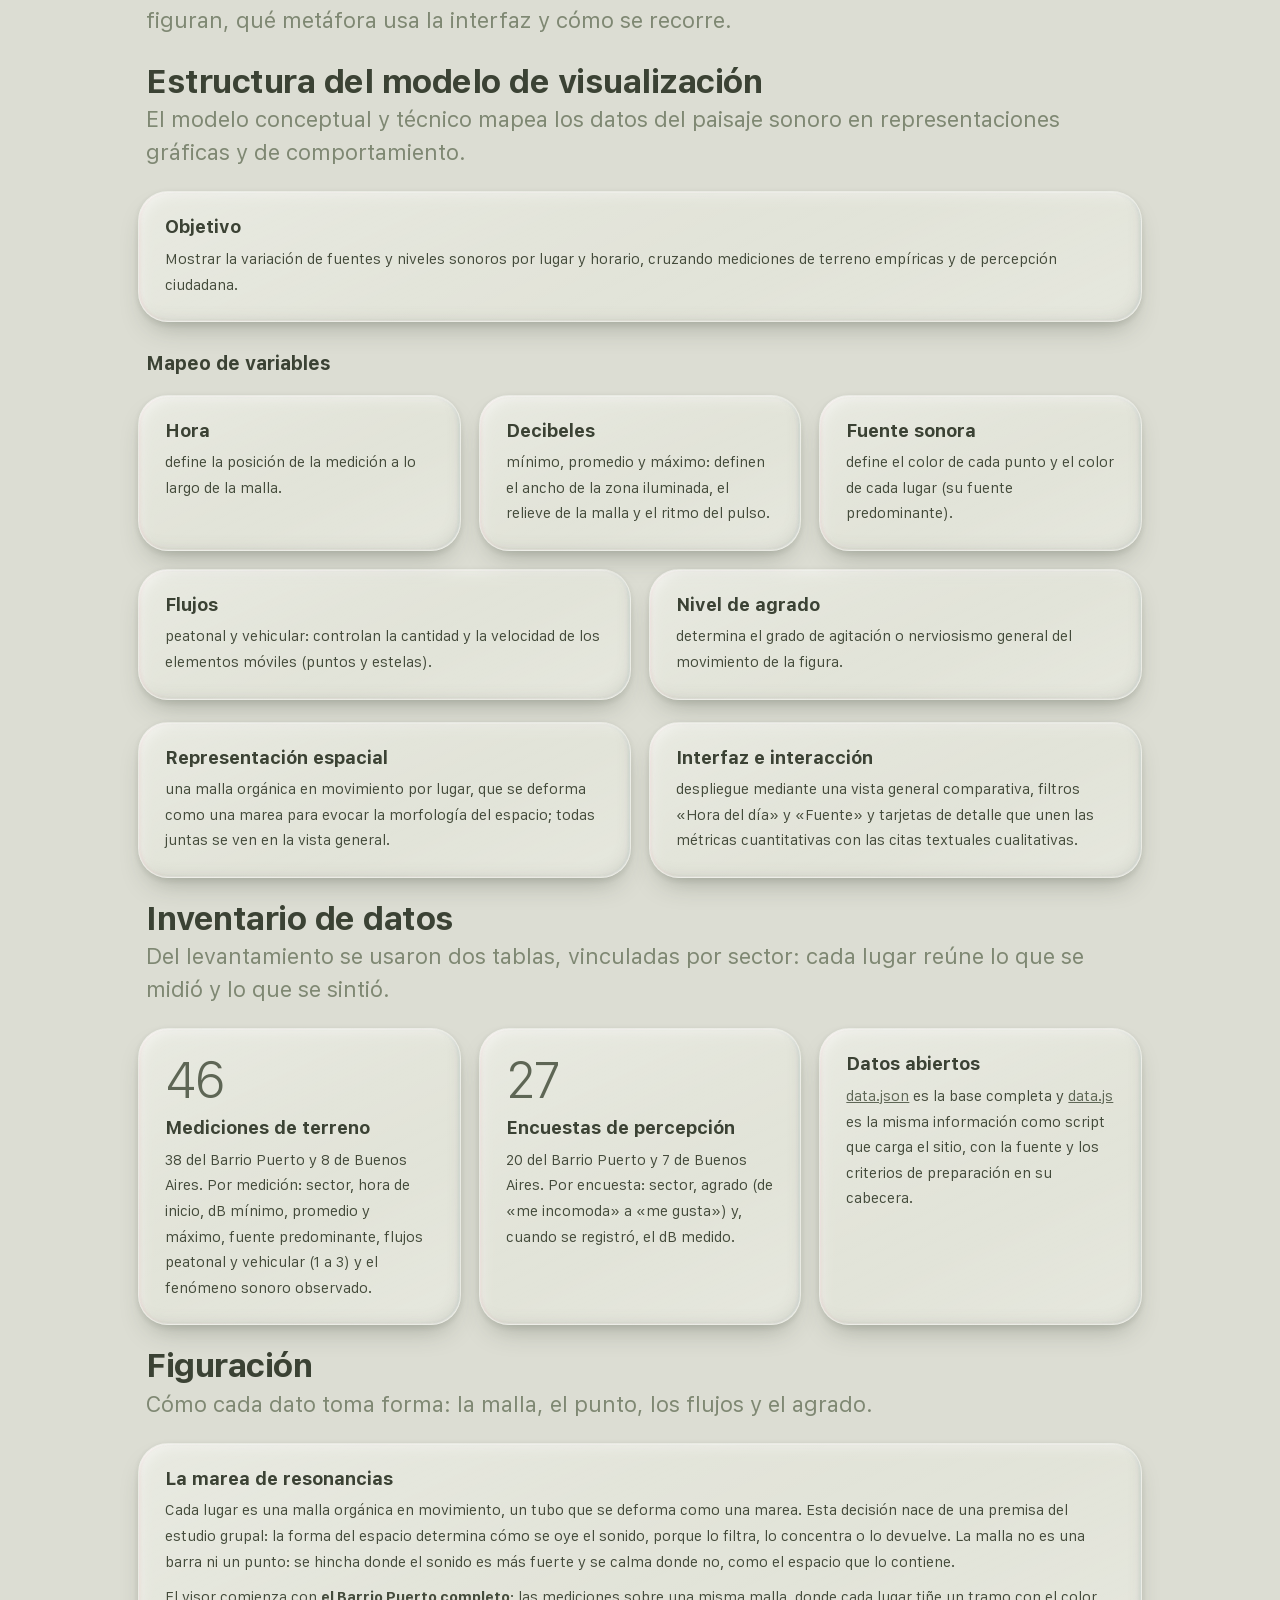
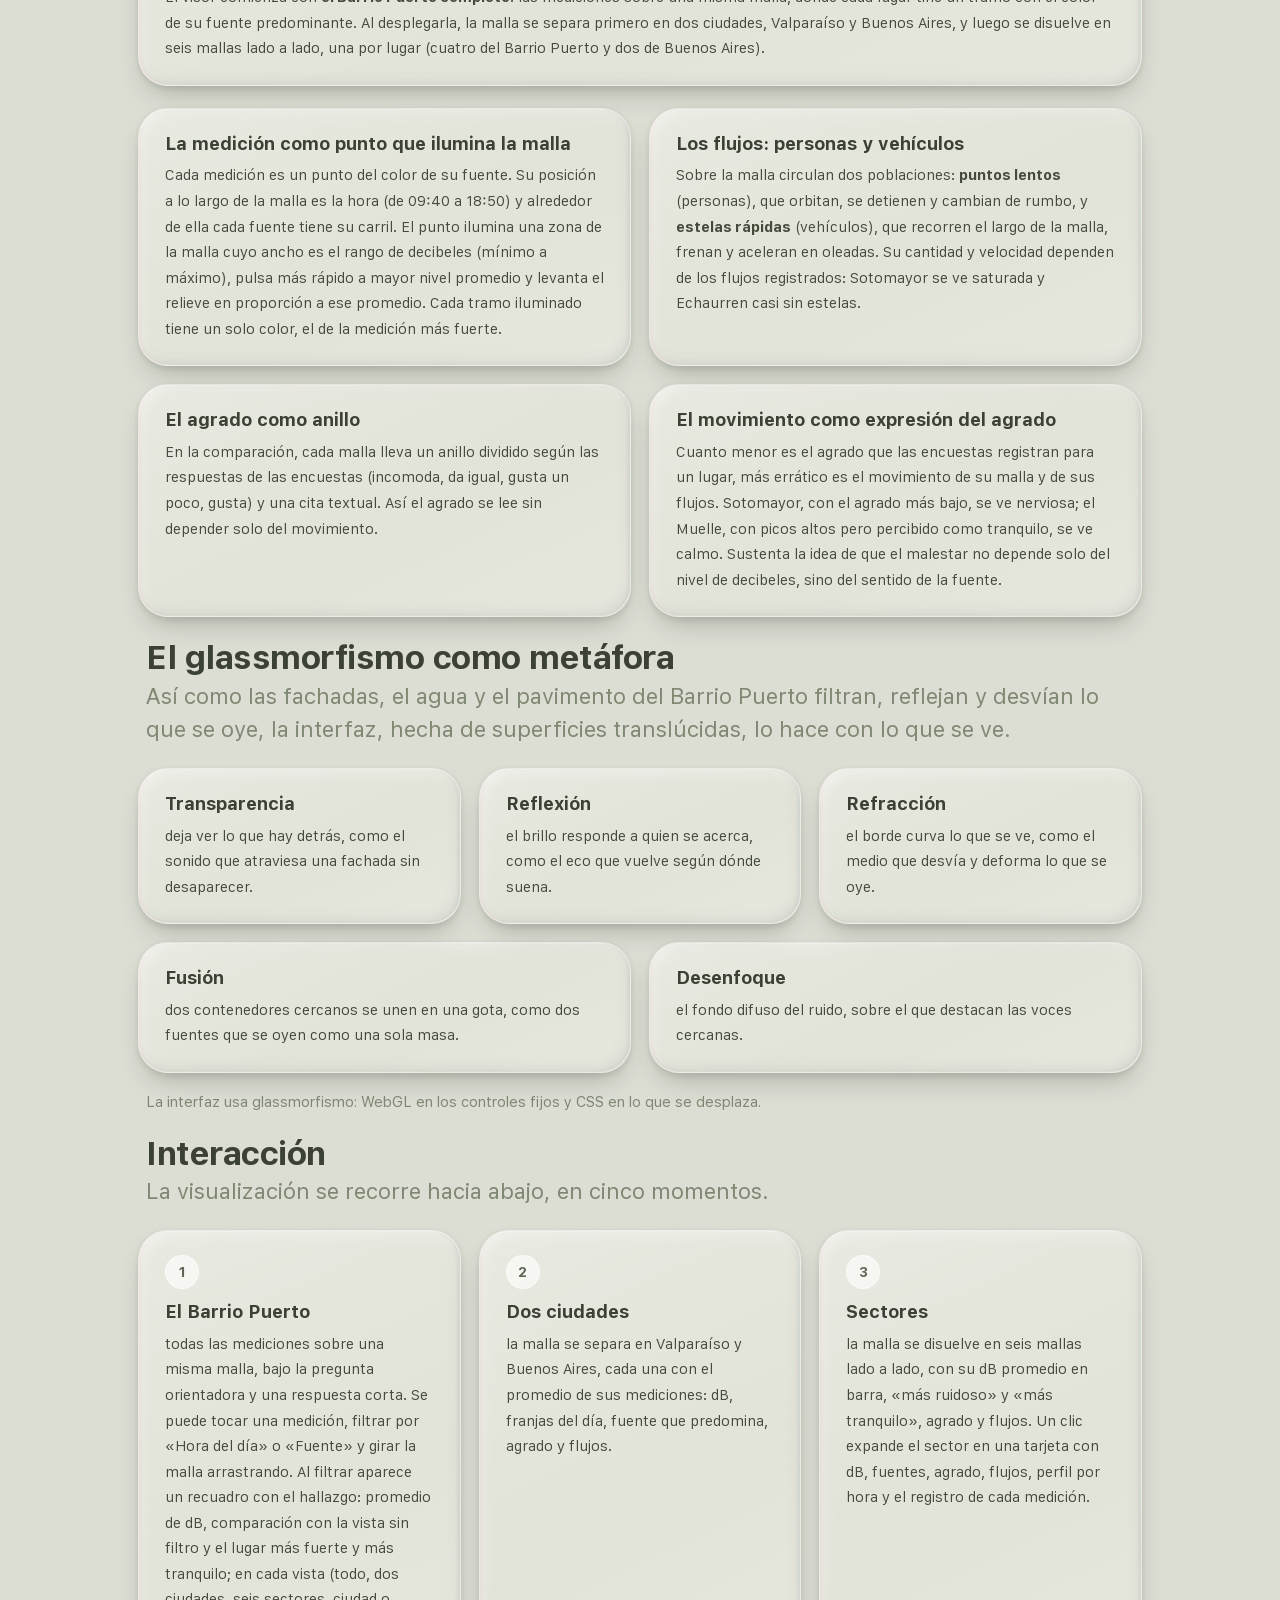
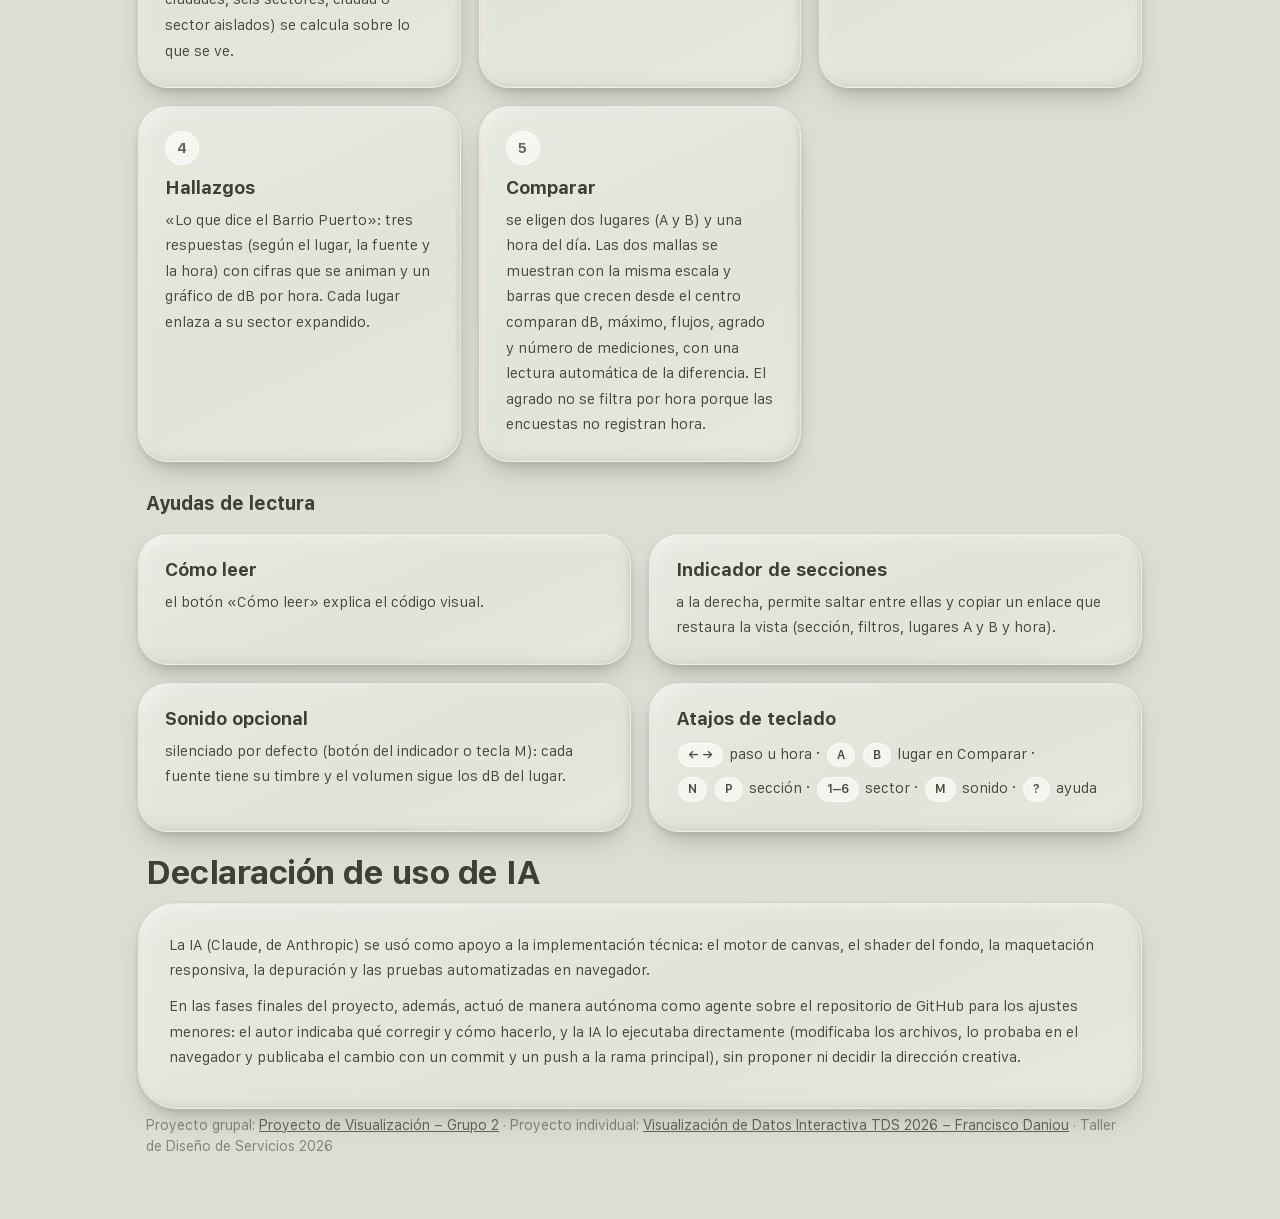
==== commit ba87fbf6: "v238: el anillo pulsante del sonido queda concéntrico con el parlante Co-Authored-By: Claude Sonnet " ====
--- a/about.html
+++ b/about.html
@@ -1,6 +1,6 @@
 <!DOCTYPE html>
 <html lang="es"><head><meta charset="utf-8"><meta name="theme-color" content="#DCDDD3"><script>(function(){var q=matchMedia('(prefers-color-scheme: dark)').matches?'dark':'light',t=q,s=null;try{s=localStorage.getItem('marea-theme')}catch(e){}if(s){var a=s.split(':');if((a[0]==='dark'||a[0]==='light')&&a[1]===q)t=a[0];else try{localStorage.removeItem('marea-theme')}catch(e){}}document.documentElement.dataset.theme=t;window.__DK=t==='dark';var m=document.querySelector('meta[name=theme-color]');if(m&&t==='dark')m.content='#05141F'})()</script><meta name="viewport" content="width=device-width,initial-scale=1">
-<title>Acerca de Marea de resonancias</title><link rel="preload" href="fonts/sf-pro.woff" as="font" type="font/woff" crossorigin><link rel="preload" href="fonts/sf-compact.woff" as="font" type="font/woff" crossorigin><link rel="stylesheet" href="style.css?v=237"><link id="dkcss" rel="stylesheet" href="dark.css?v=237" media="not all"><script>if(window.__DK)document.getElementById("dkcss").media="all"</script></head>
+<title>Acerca de Marea de resonancias</title><link rel="preload" href="fonts/sf-pro.woff" as="font" type="font/woff" crossorigin><link rel="preload" href="fonts/sf-compact.woff" as="font" type="font/woff" crossorigin><link rel="stylesheet" href="style.css?v=238"><link id="dkcss" rel="stylesheet" href="dark.css?v=238" media="not all"><script>if(window.__DK)document.getElementById("dkcss").media="all"</script></head>
 <body class="about">
 <header><b>Marea de resonancias</b><nav id="nav" class="morph"><span class="lbl" tabindex="0">Inicio</span><a class="mb" href="index.html">Visualización</a><a class="mb on" href="about.html">Acerca del estudio</a></nav></header>
 <canvas id="c" aria-hidden="true"></canvas>
@@ -35,7 +35,7 @@
 <div class="tiles">
 <article class="card tile"><span class="num">46</span><h3>Mediciones de terreno</h3><p>38 del Barrio Puerto y 8 de Buenos Aires. Por medición: sector, hora de inicio, dB mínimo, promedio y máximo, fuente predominante, flujos peatonal y vehicular (1 a 3) y el fenómeno sonoro observado.</p></article>
 <article class="card tile"><span class="num">27</span><h3>Encuestas de percepción</h3><p>20 del Barrio Puerto y 7 de Buenos Aires. Por encuesta: sector, agrado (de «me incomoda» a «me gusta») y, cuando se registró, el dB medido.</p></article>
-<article class="card tile"><h3>Datos abiertos</h3><p><a href="data.json">data.json</a> es la base completa y <a href="data.js?v=237">data.js</a> es la misma información como script que carga el sitio, con la fuente y los criterios de preparación en su cabecera.</p></article>
+<article class="card tile"><h3>Datos abiertos</h3><p><a href="data.json">data.json</a> es la base completa y <a href="data.js?v=238">data.js</a> es la misma información como script que carga el sitio, con la fuente y los criterios de preparación en su cabecera.</p></article>
 </div>
 
 <h2 class="sh">Figuración</h2>
@@ -80,7 +80,7 @@
 </div>
 <p class="foot">Proyecto grupal: <a href="https://wiki.ead.pucv.cl/Proyecto_de_Visualizaci%C3%B3n_-_Grupo_2">Proyecto de Visualización – Grupo 2</a> · Proyecto individual: <a href="https://wiki.ead.pucv.cl/Visualizaci%C3%B3n_de_Datos_Interactiva_TDS_2026_-_Francisco_Daniou">Visualización de Datos Interactiva TDS 2026 – Francisco Daniou</a> · Taller de Diseño de Servicios 2026</p>
 </div>
-<script src="data.js?v=237"></script><script src="vita.js?v=237"></script><script src="app.js?v=237"></script><script src="story.js?v=237"></script><script src="glass.js?v=237"></script>
+<script src="data.js?v=238"></script><script src="vita.js?v=238"></script><script src="app.js?v=238"></script><script src="story.js?v=238"></script><script src="glass.js?v=238"></script>
 <script>(function(){var S=[['hallazgos','Hallazgos']];var els=document.querySelectorAll('h2.sh');var nav=document.createElement('nav');nav.id='sec';nav.setAttribute('aria-label','Secciones de la página');
 var items=[];els.forEach(function(h){var pv=h.previousElementSibling;items.push([pv&&pv.classList.contains('part')?pv:h,h.textContent.trim()]);});
 nav.innerHTML=items.map(function(it,i){return '<button data-i="'+i+'" aria-label="'+it[1]+'"><span>'+it[1]+'</span><i></i></button>'}).join('');document.body.appendChild(nav);
@@ -88,4 +88,4 @@
 var pin=null;['wheel','touchstart','keydown'].forEach(function(ev){addEventListener(ev,function(){pin=null},{passive:true})});bs.forEach(function(b,i){b.addEventListener('click',function(){var y=items[i][0].getBoundingClientRect().top+scrollY-84;pin={i:i,y:Math.max(0,y),l:false,ly:0};scrollTo({top:y,behavior:RM?'auto':'smooth'})})});
 var act=-1;function mark(){var y=scrollY+innerHeight*.35,a=0;items.forEach(function(it,i){if(it[0].getBoundingClientRect().top+scrollY<=y)a=i});if(scrollY+innerHeight>=document.documentElement.scrollHeight-4)a=items.length-1;if(pin){var mx=document.documentElement.scrollHeight-innerHeight;if(!pin.l&&(Math.abs(scrollY-pin.y)<6||scrollY>=mx-2)){pin.l=true;pin.ly=scrollY}if(pin.l&&Math.abs(scrollY-pin.ly)>30)pin=null;else a=pin.i}if(a!==act){act=a;bs.forEach(function(b,i){b.classList.toggle('on',i===a)})}}
 addEventListener('scroll',function(){requestAnimationFrame(mark)},{passive:true});addEventListener('resize',mark);mark();})();</script>
-<script src="theme.js?v=237"></script></body></html>
+<script src="theme.js?v=238"></script></body></html>
--- a/style.css
+++ b/style.css
@@ -1484,7 +1484,8 @@
 /* v230 · modo claro: opciones desplegadas de Inicio con el mismo vidrio que Inicio / Cómo leer (sin fondo opaco, mismo borde, sombras y desenfoque) */
 #nav .mb,#nav.open .mb,#nav .mb.on{background-color:transparent!important;background-image:linear-gradient(155deg,rgba(255,255,255,.09),rgba(255,255,255,.02) 38%,rgba(255,255,255,.015) 62%,rgba(255,255,255,.06))!important;border-color:rgba(255,255,255,.27)!important;box-shadow:inset .5px 1px 1px -.5px rgba(255,255,255,.47),inset -.5px -1px 1px -.5px rgba(255,255,255,.25),inset 0 0 0 1px rgba(255,255,255,.09),inset 7px 9px 16px -9px rgba(255,255,255,.6),inset -7px -9px 16px -9px rgba(94,102,85,.16),inset 2px 0 5px -3px rgba(210,10,46,.25),inset -2px 0 5px -3px rgba(26,94,137,.25),0 14px 26px -10px rgba(59,66,52,.34),0 2px 6px rgba(59,66,52,.12);-webkit-backdrop-filter:blur(1px) saturate(1.18) brightness(1.02)!important;backdrop-filter:blur(1px) saturate(1.18) brightness(1.02)!important}
 /* v236 · el botón de sonido pulsa mientras esté silenciado (hasta que se use por primera vez) */
-#sec .snd::before{content:"";position:absolute;right:3px;top:50%;width:20px;height:20px;margin-top:-10px;border-radius:50%;border:1.5px solid #00675B;opacity:0;pointer-events:none}
+#sec .snd::before{content:"";box-sizing:border-box;position:absolute;right:5px;translate:.45px 0;top:50%;width:20px;height:20px;margin-top:-10px;border-radius:50%;border:1.5px solid #00675B;opacity:0;pointer-events:none}
 #sec .snd:not(.on):not(.q):not([hidden])::before{animation:sndp 2.4s ease-out infinite}
 @keyframes sndp{0%{transform:scale(.7);opacity:.8}100%{transform:scale(1.6);opacity:0}}
 @media(prefers-reduced-motion:reduce){#sec .snd::before{animation:none!important}}
+/* v238 · anillo del sonido: border-box (antes el borde lo descentraba 1,5 px) y centrado en el cuerpo del parlante */
